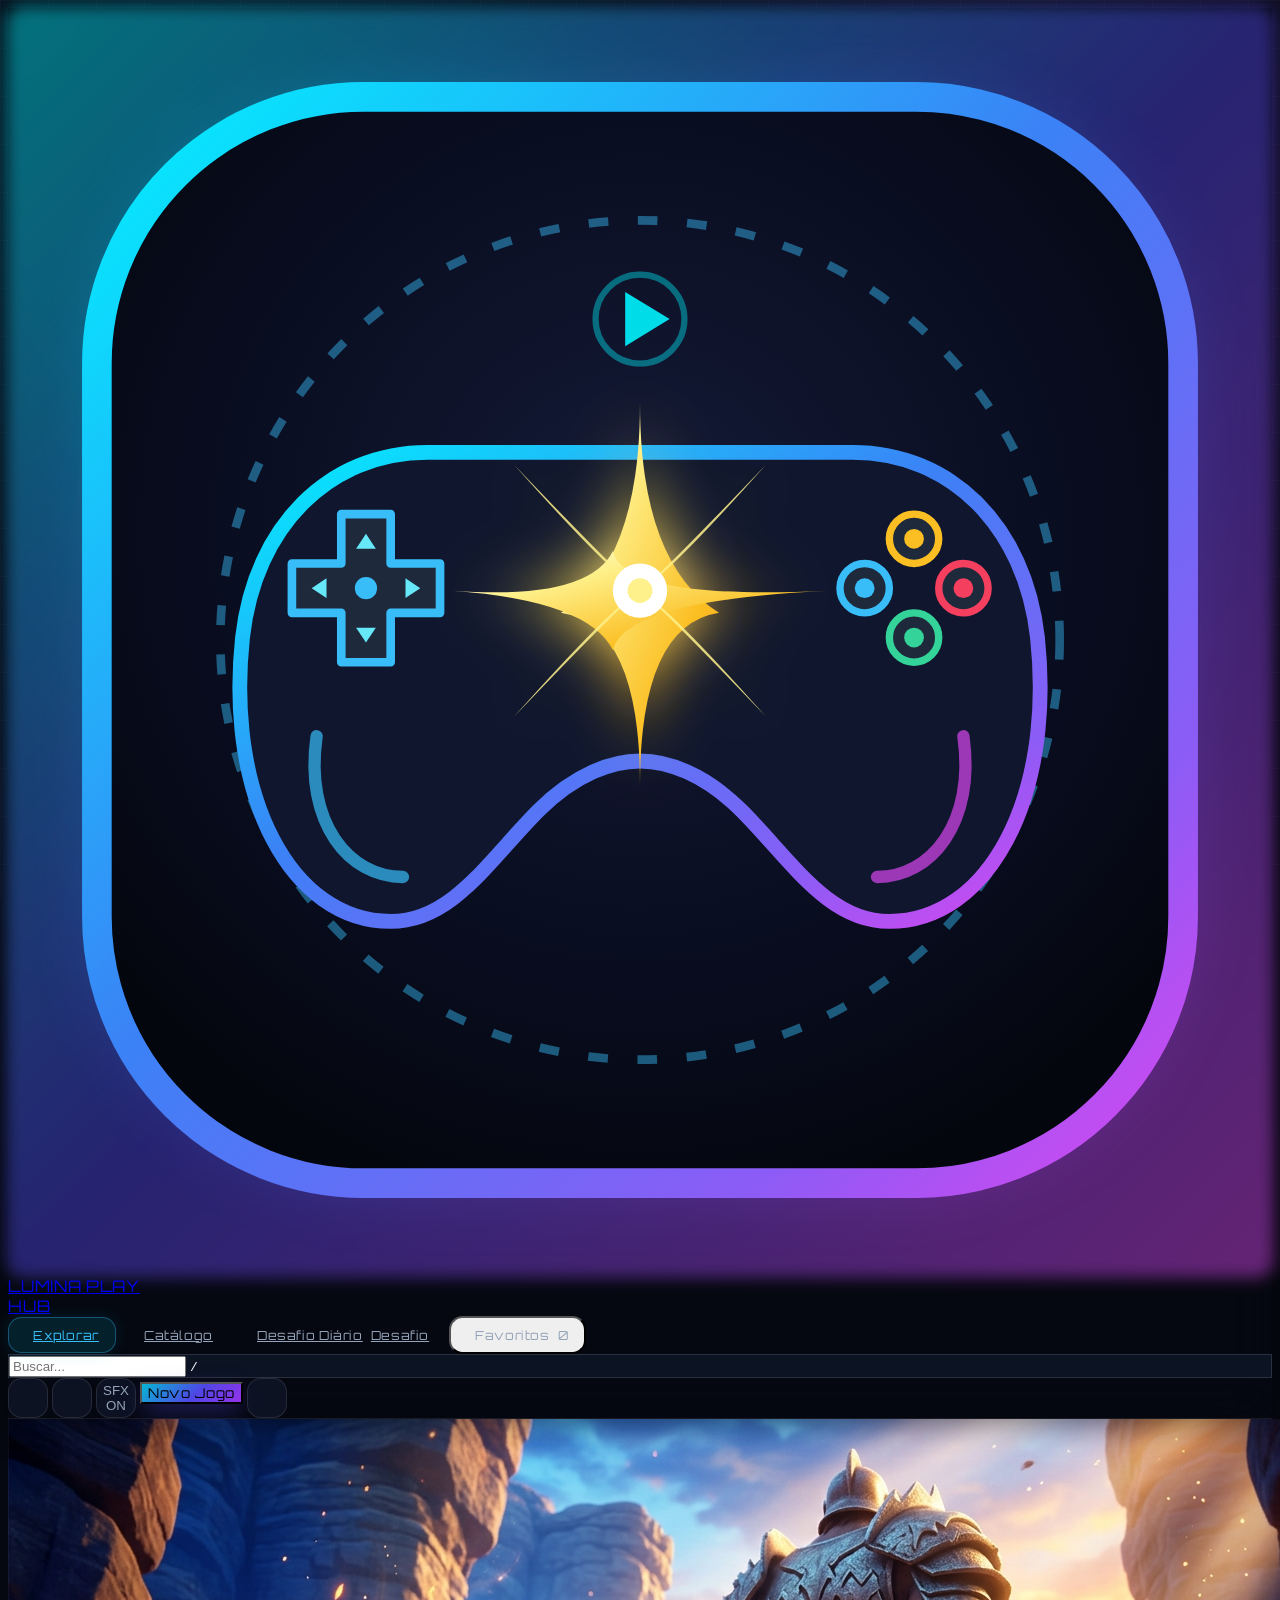
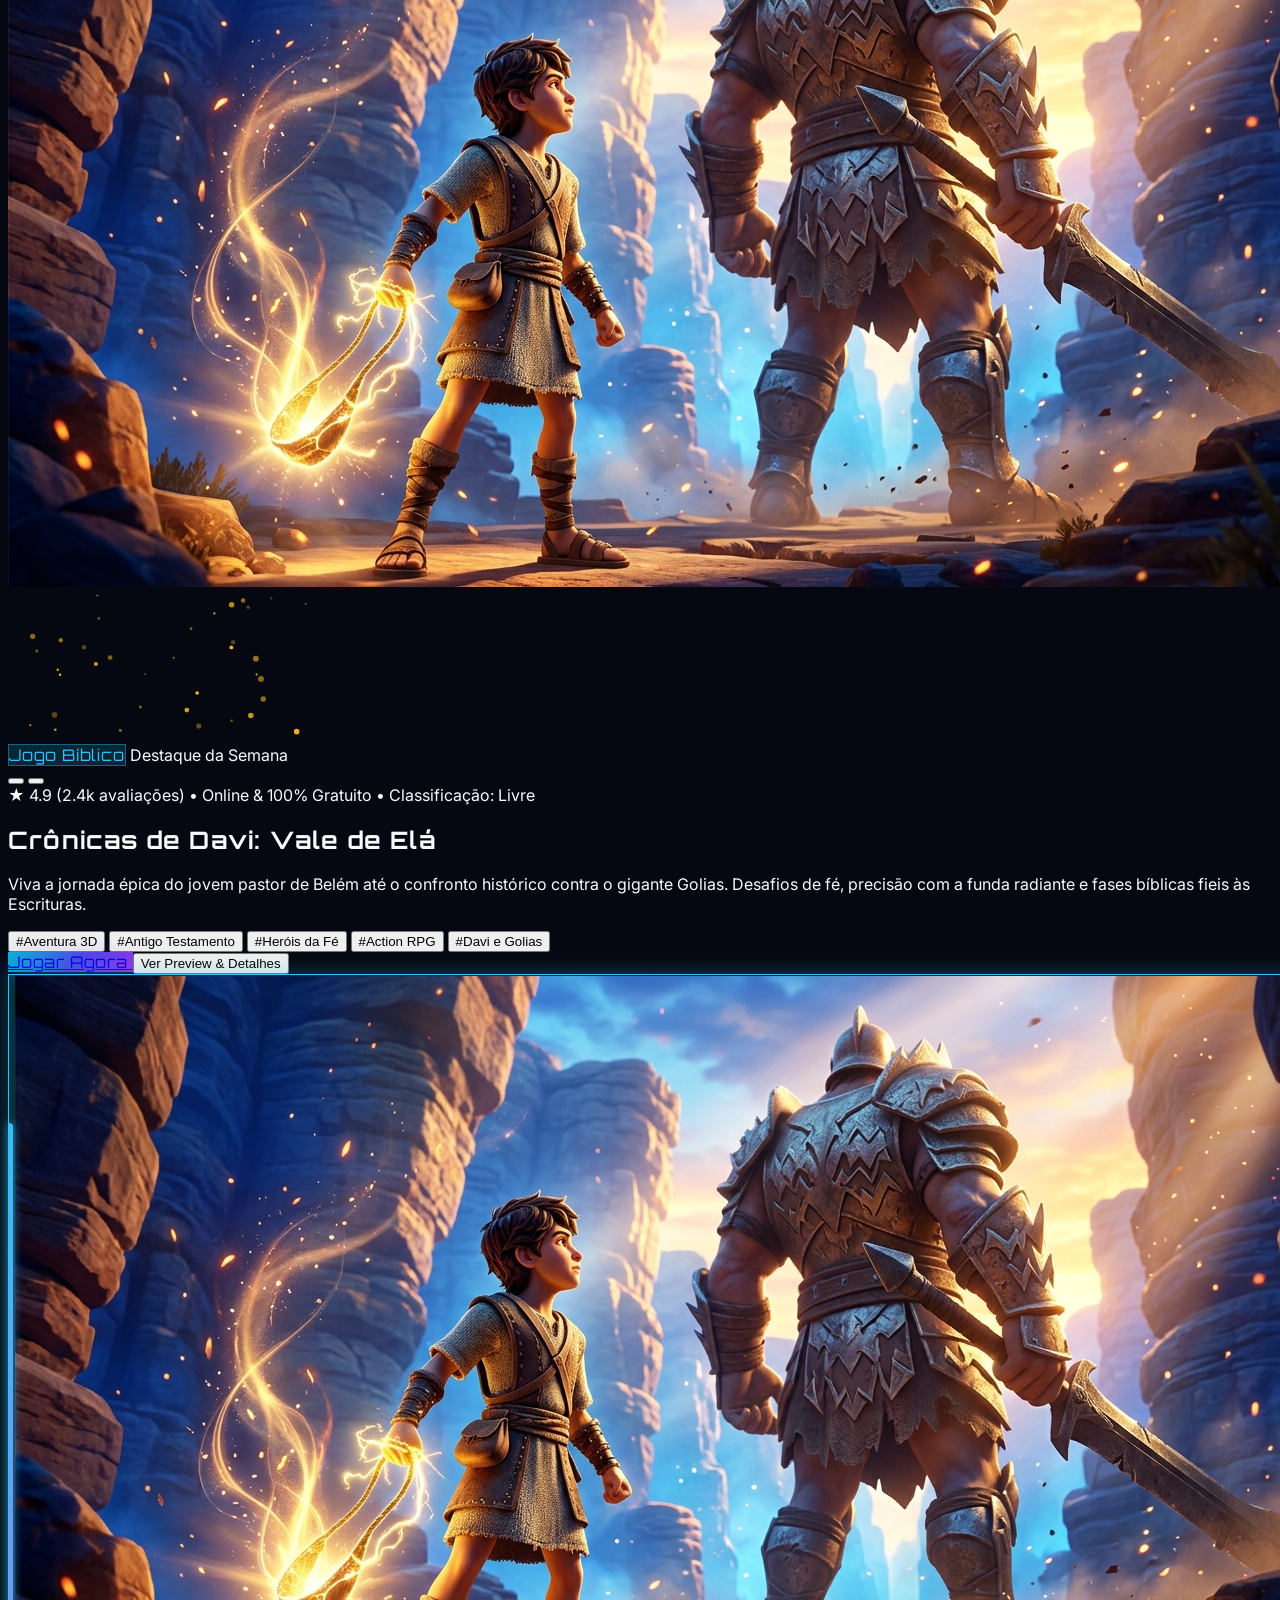
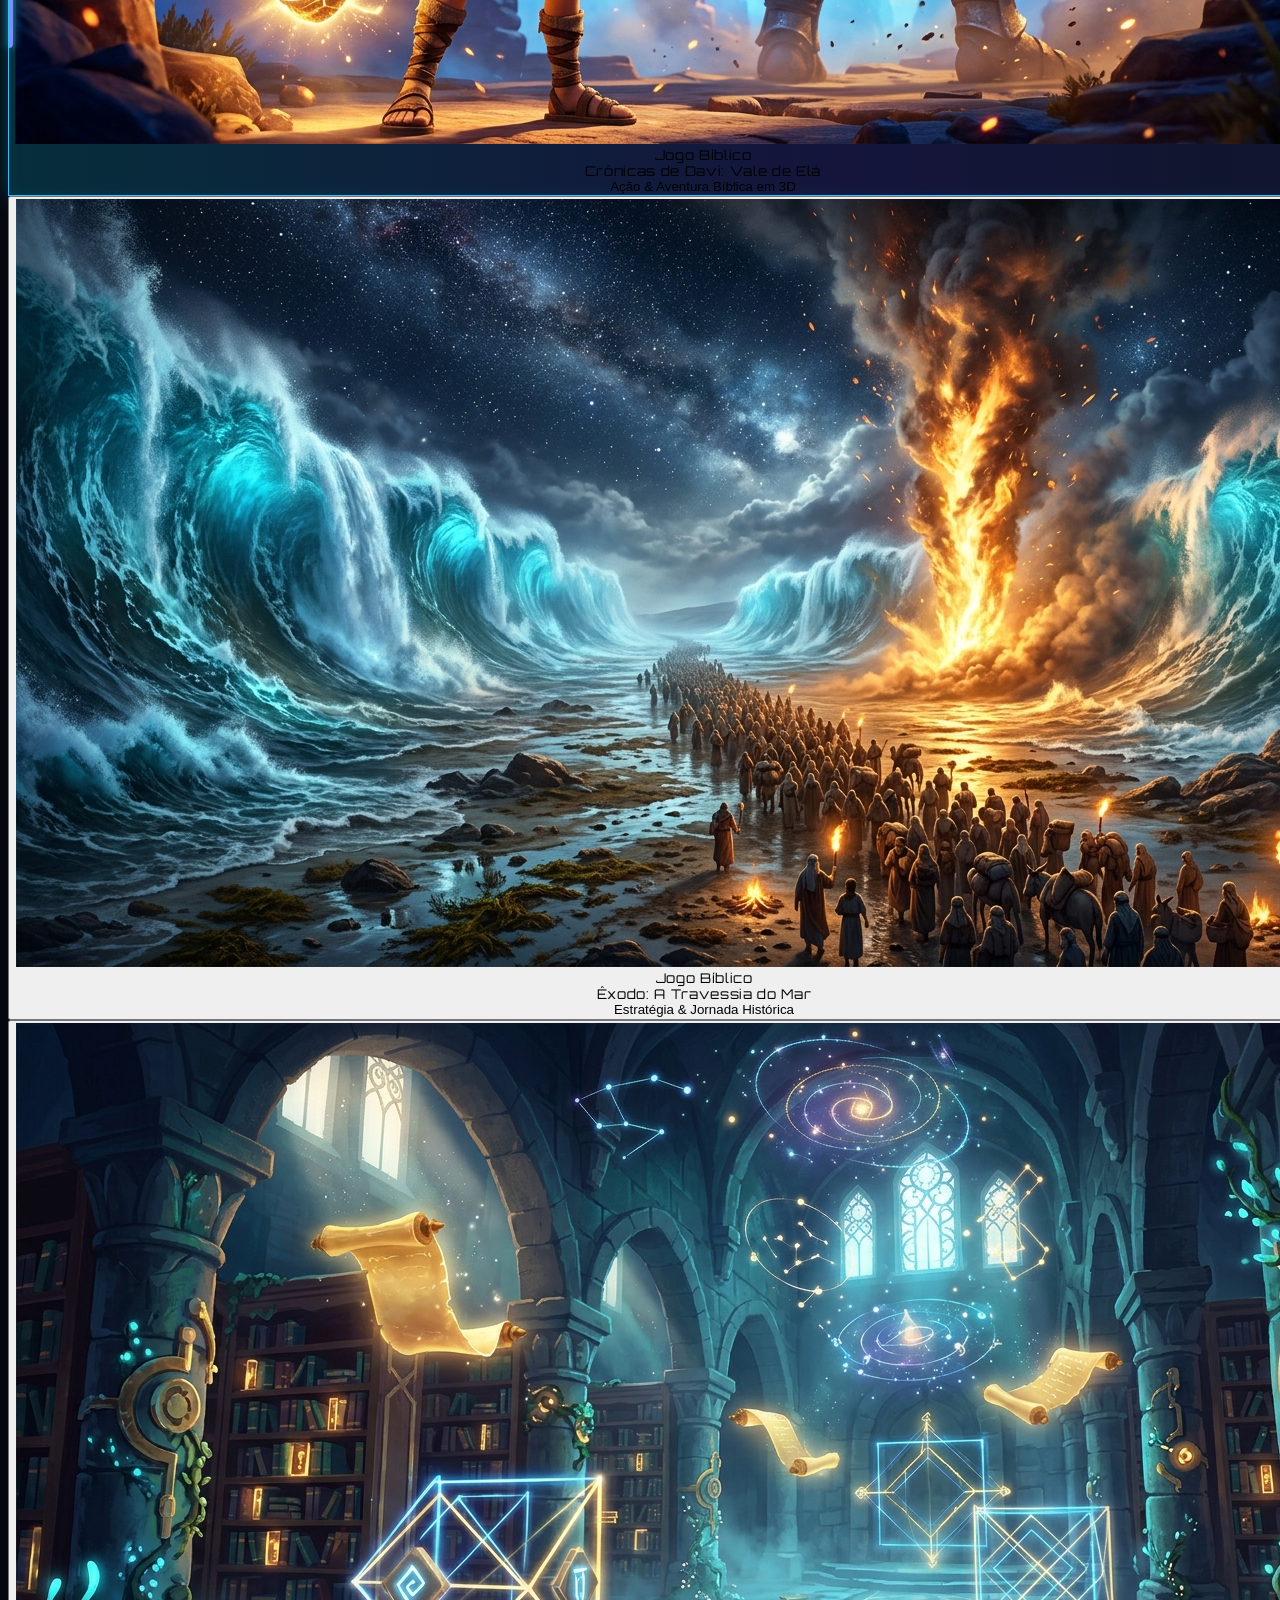
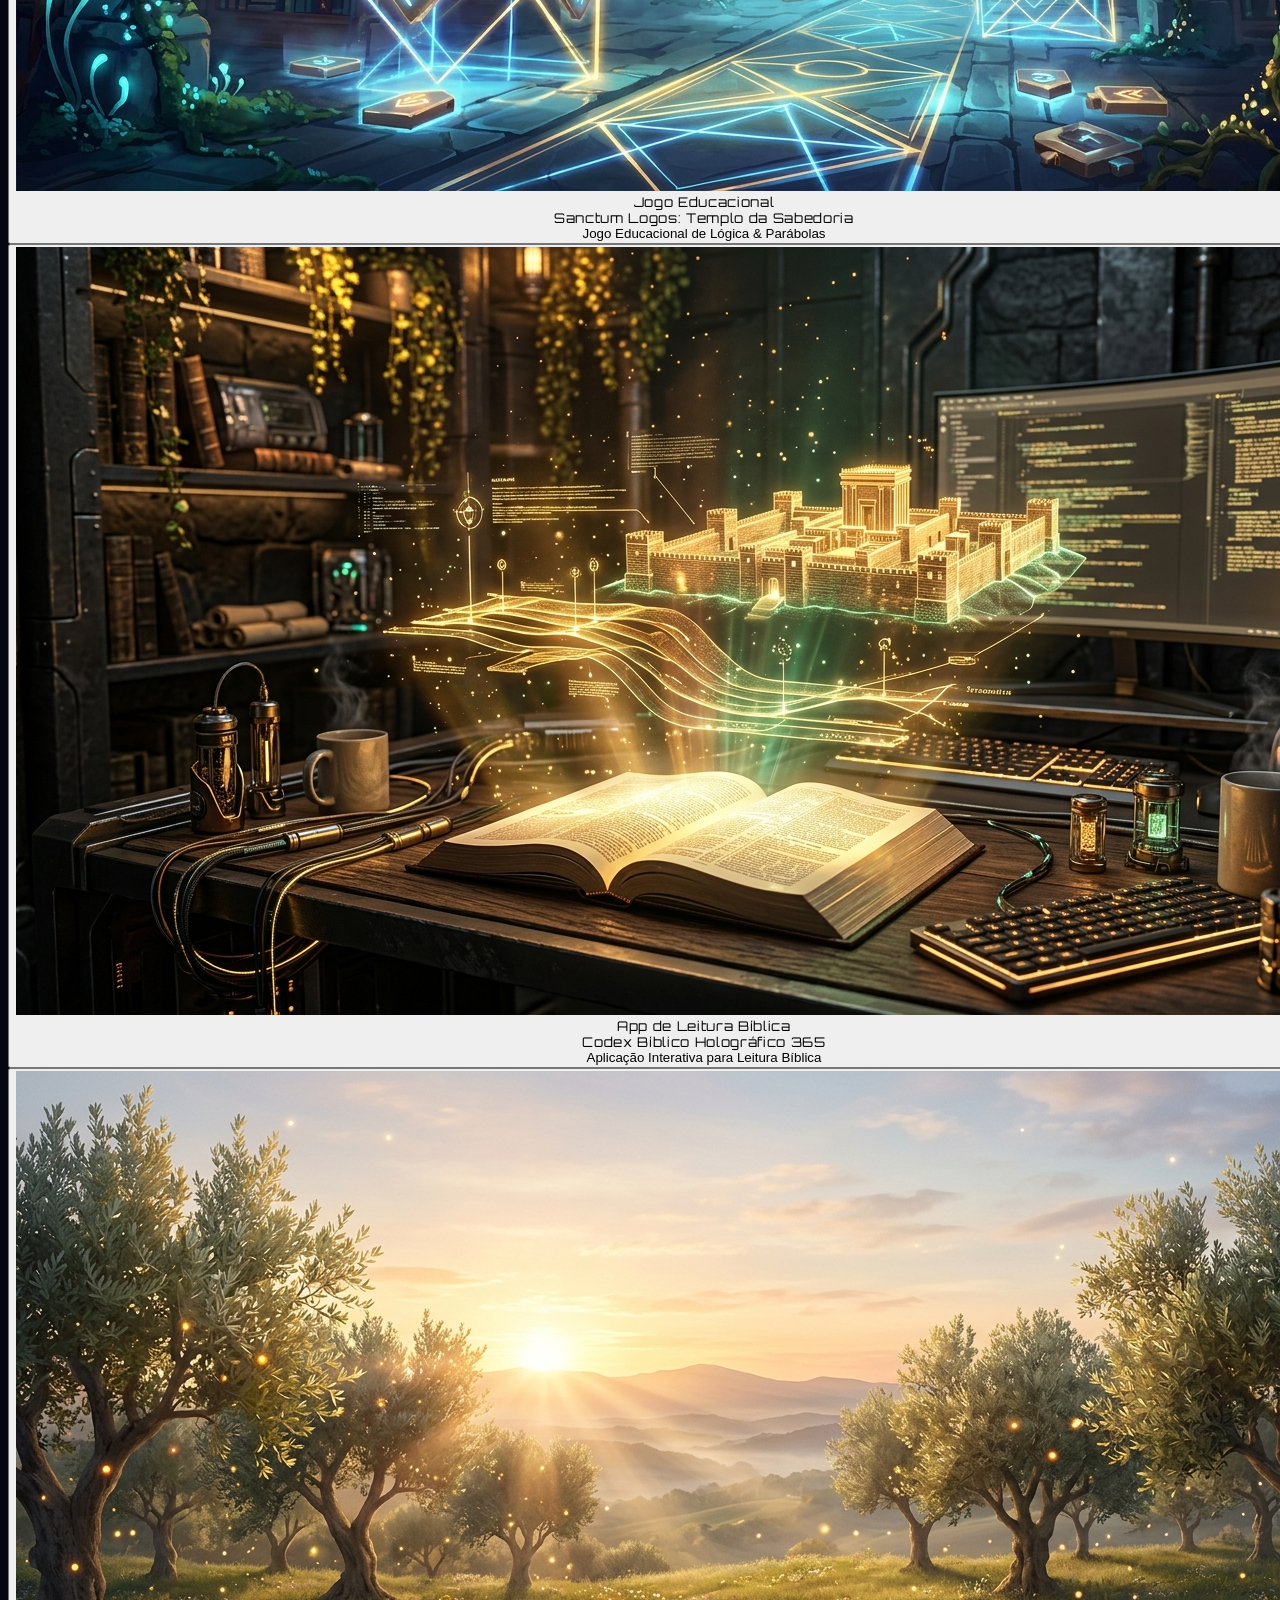
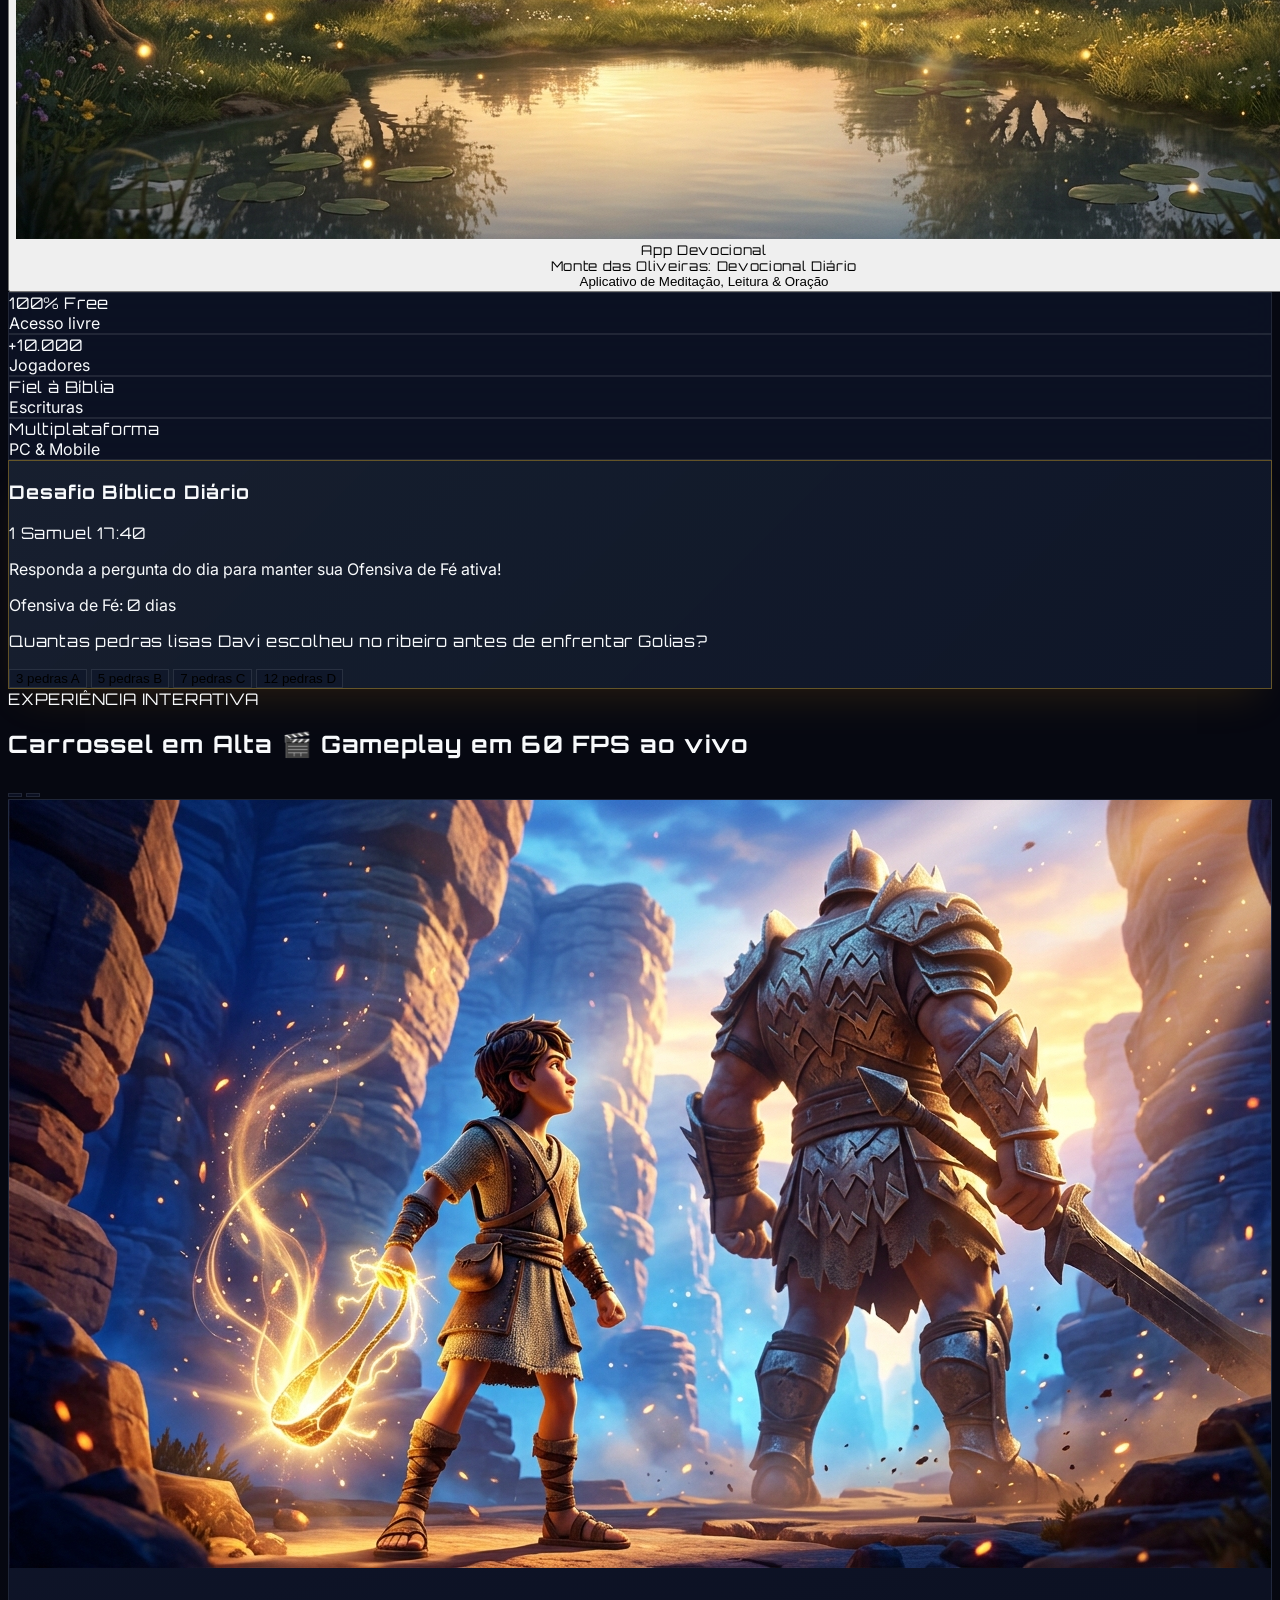
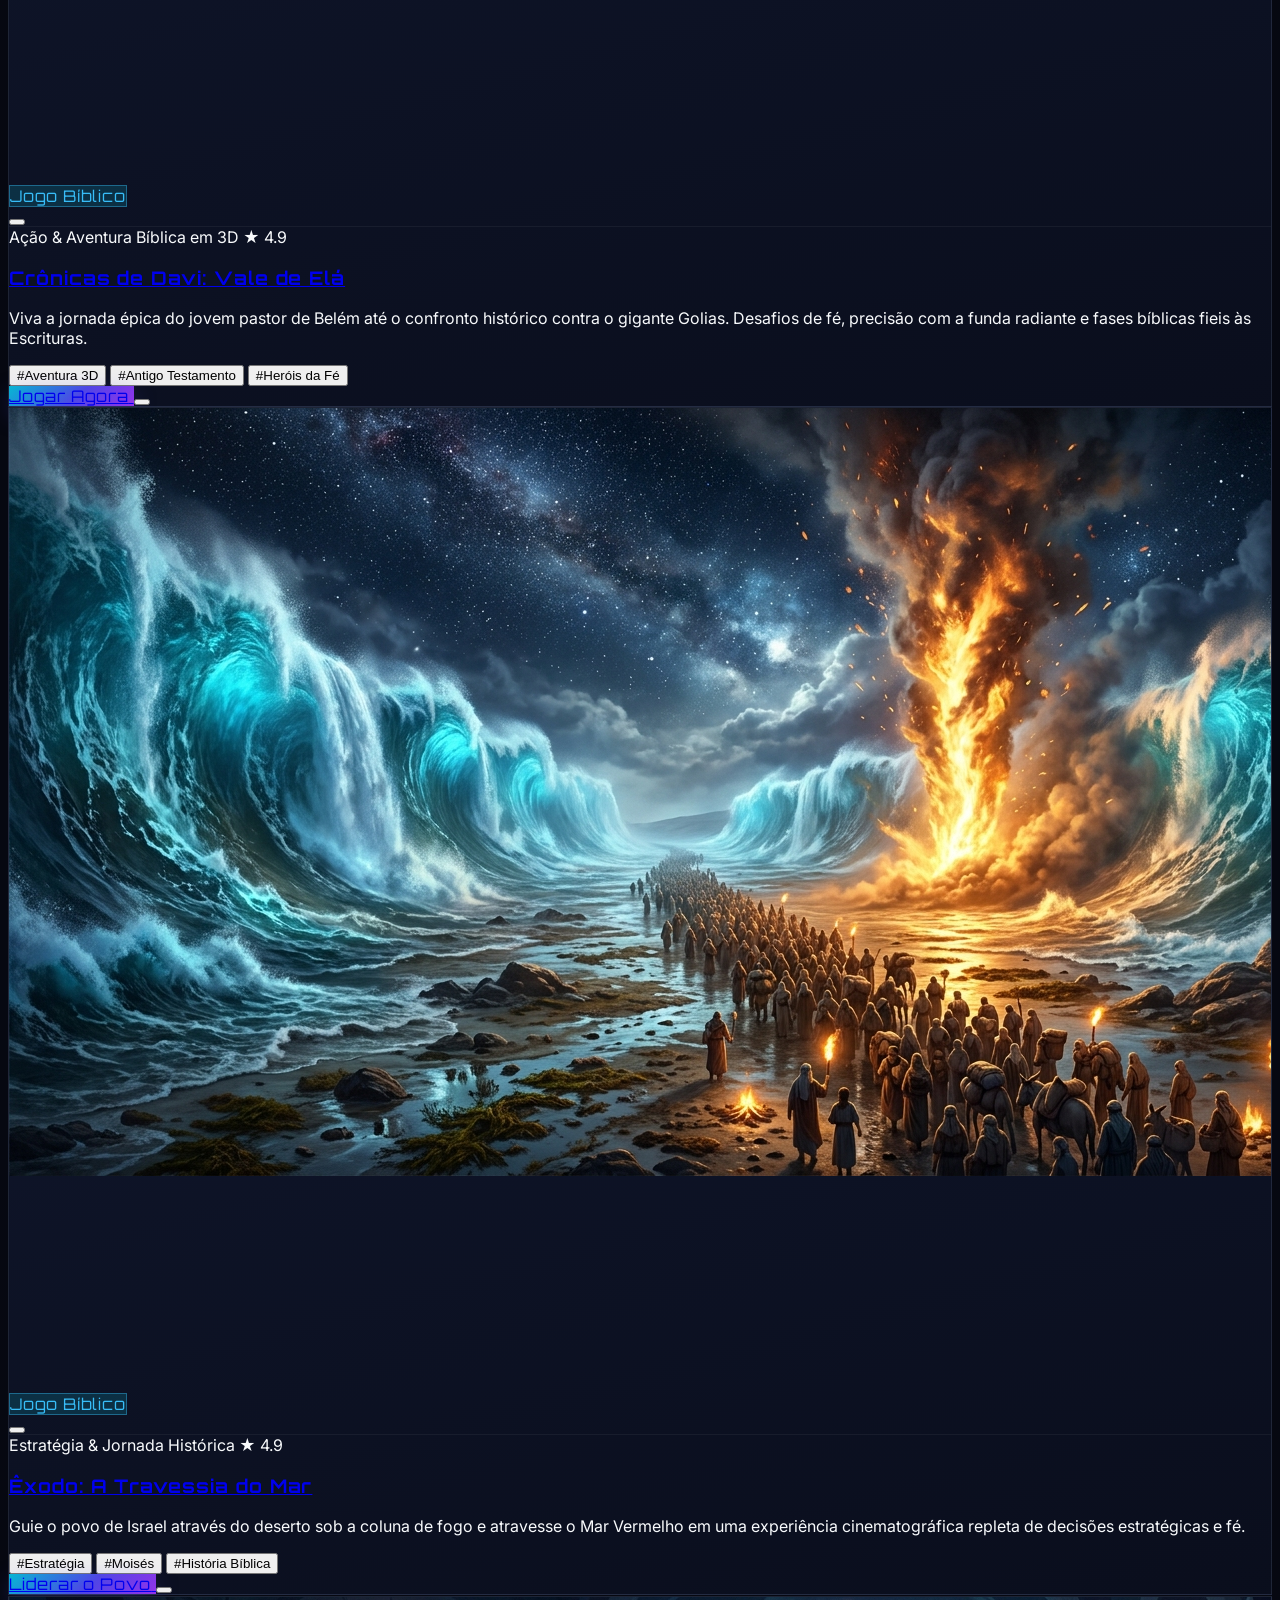
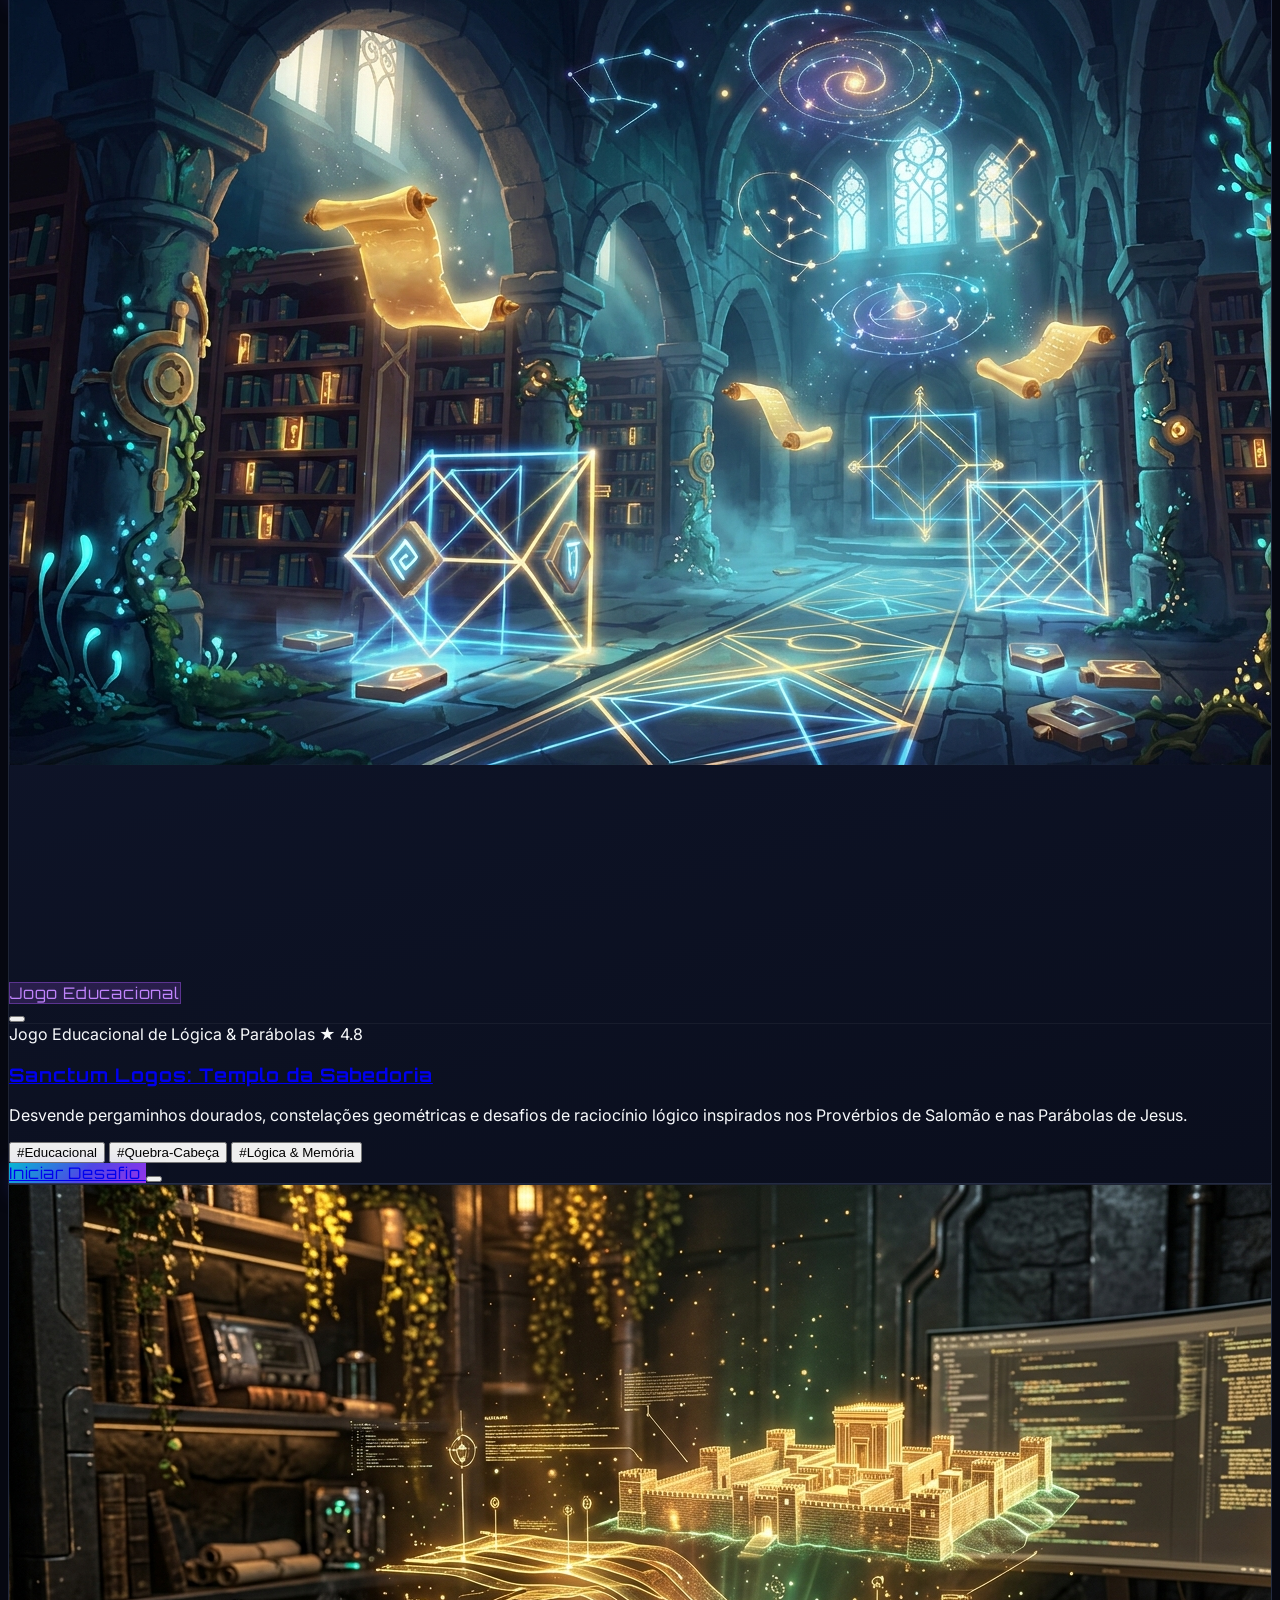
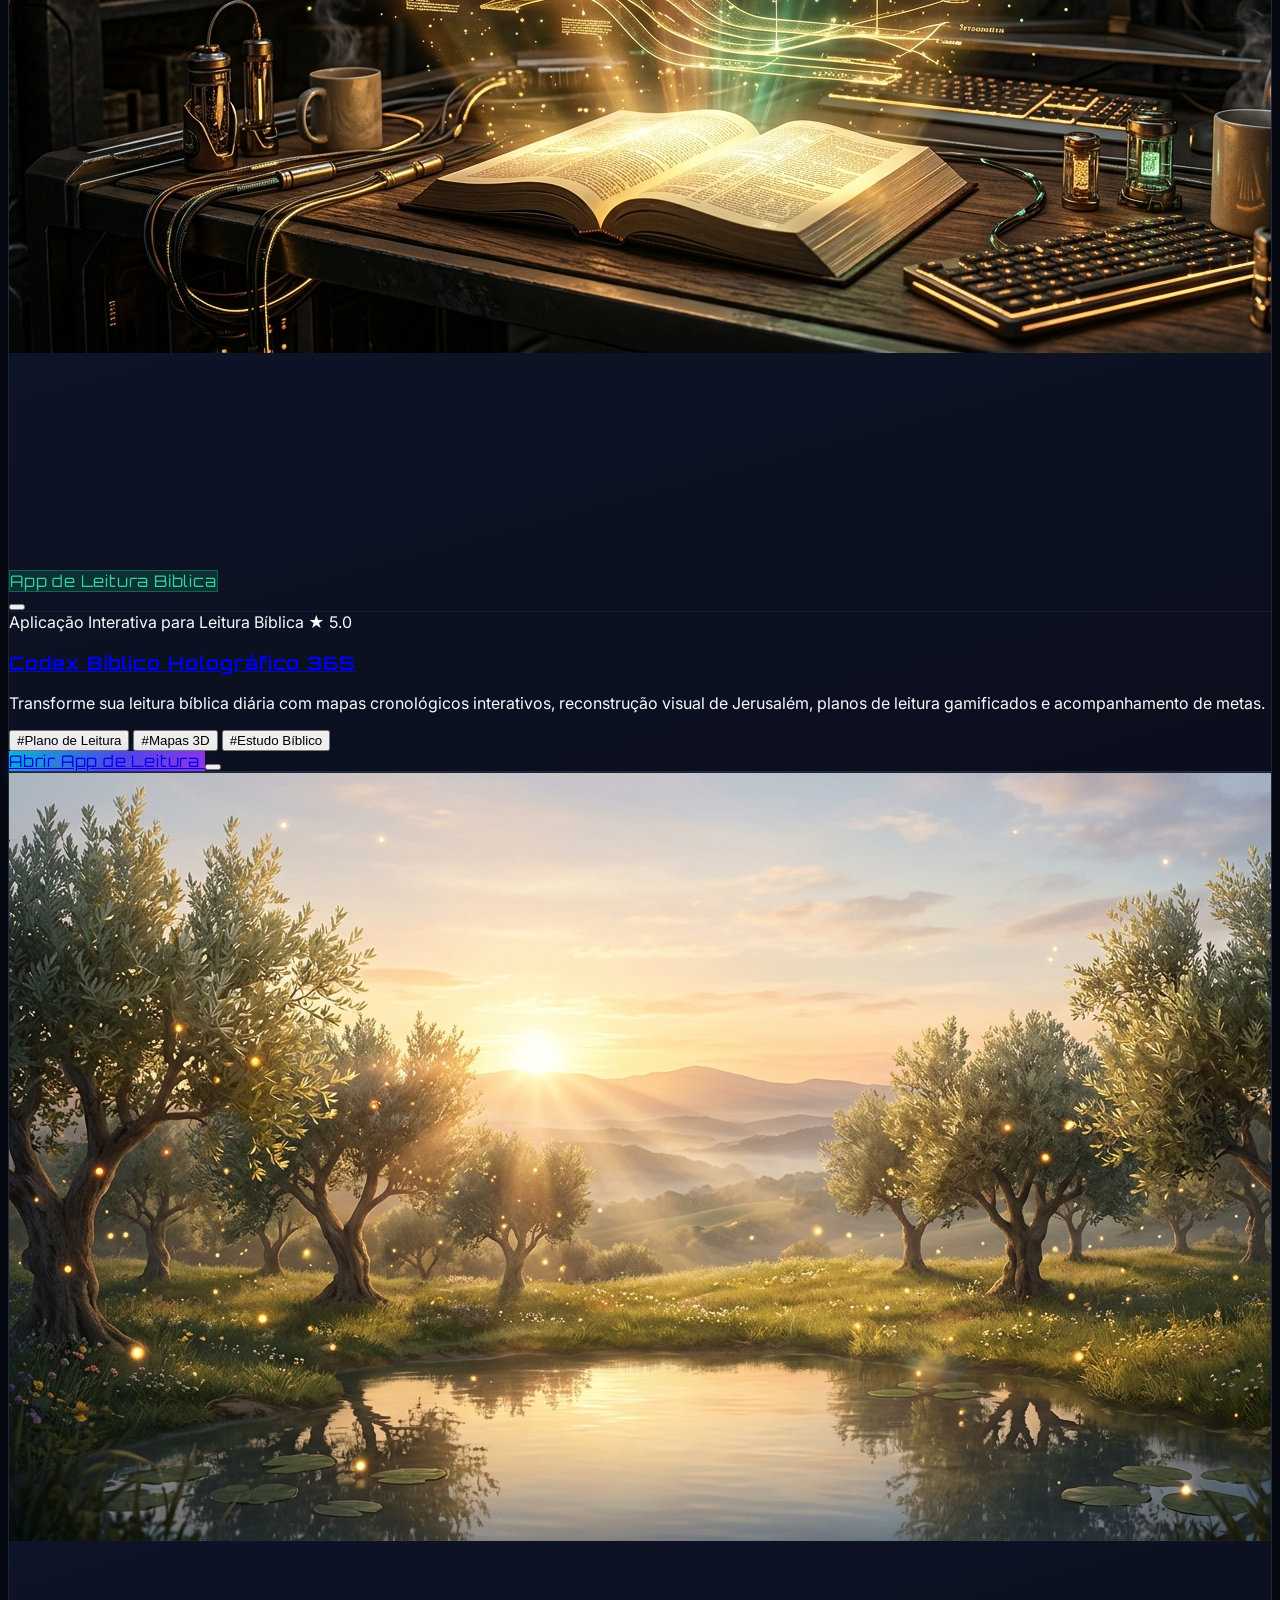
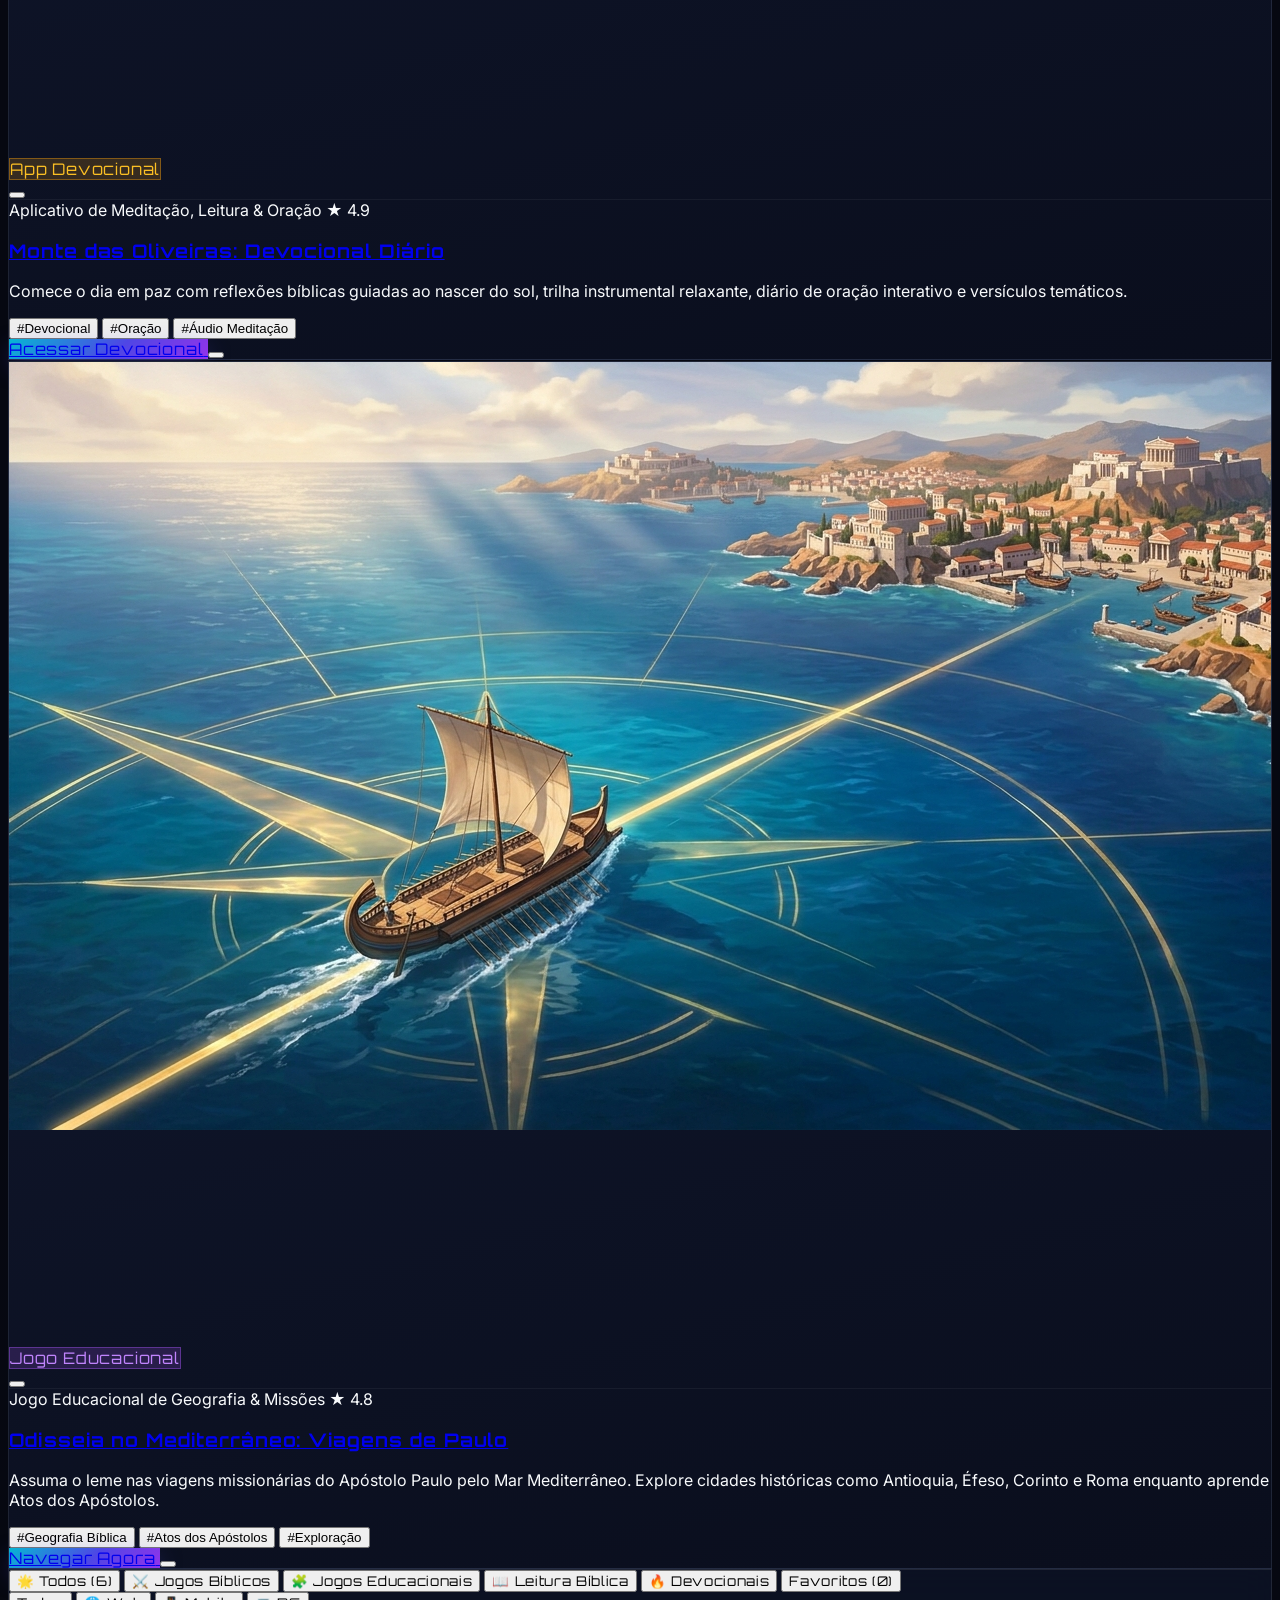
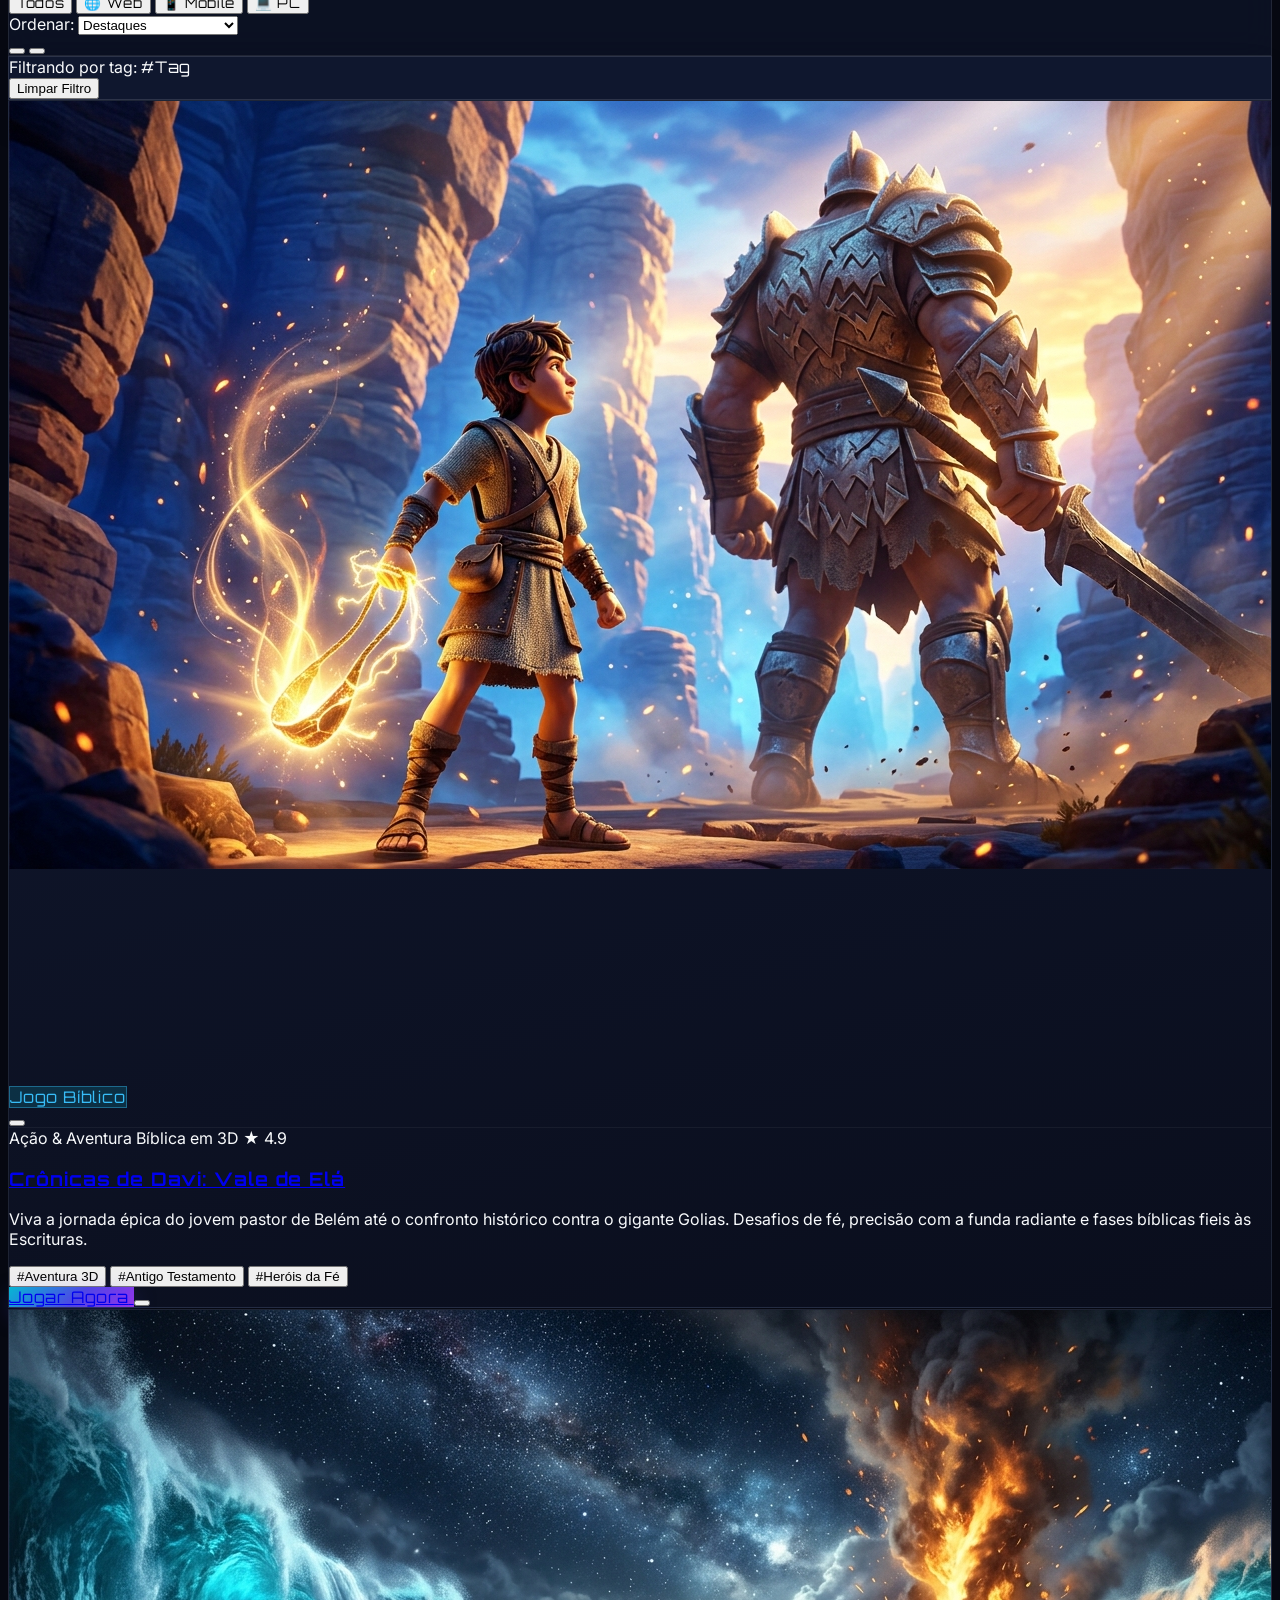
==== home.html @ 4ba0def4 "fix(header): responsividade total para tablets, laptops e telas intermediarias - Transicao dos links" ====
<!DOCTYPE html>
<html lang="pt-BR" class="dark">
<head>
  <meta charset="UTF-8" />
  <meta name="viewport" content="width=device-width, initial-scale=1.0" />
  <title>LUMINA PLAY // Vitrine Gamer de Jogos Bíblicos, Educacionais & Devocionais</title>
  <meta name="description" content="Portal oficial de jogos bíblicos 3D, jogos educacionais, leitura bíblica gamificada e aplicativos devocionais desenvolvidos para toda a família." />
  <meta name="theme-color" content="#060811" />

  <!-- Open Graph / Redes Sociais -->
  <meta property="og:title" content="LUMINA PLAY // Jogos Bíblicos & Apps Devocionais" />
  <meta property="og:description" content="Explore e jogue títulos bíblicos em 3D, aplicativos de leitura gamificada e devocionais diários." />
  <meta property="og:type" content="website" />

  <!-- Favicon & App Icons (Alta Resolução & Vector SVG) -->
  <link rel="icon" type="image/svg+xml" href="assets/icons/lumina-icon.svg" />
  <link rel="alternate icon" href="assets/icons/logo.svg" />
  <link rel="apple-touch-icon" href="assets/icons/lumina-icon.svg" />
  <link rel="mask-icon" href="assets/icons/lumina-icon.svg" color="#00f2fe" />
  <link rel="manifest" href="manifest.json" />

  <!-- Tailwind CSS & Lucide Icons -->
  <script src="https://cdn.tailwindcss.com/3.4.17"></script>
  <script src="https://unpkg.com/lucide@0.460.0/dist/umd/lucide.min.js"></script>

  <!-- Google Fonts: Inter & Orbitron -->
  <link rel="preconnect" href="https://fonts.googleapis.com">
  <link rel="preconnect" href="https://fonts.gstatic.com" crossorigin>
  <link href="https://fonts.googleapis.com/css2?family=Inter:wght@300;400;500;600;700;800&family=Orbitron:wght@600;700;800;900&display=swap" rel="stylesheet">

  <!-- Configuração do Tailwind -->
  <script>
    tailwind.config = {
      darkMode: 'class',
      theme: {
        extend: {
          fontFamily: {
            sans: ['Inter', 'sans-serif'],
            display: ['Orbitron', 'sans-serif']
          },
          colors: {
            brand: {
              cyan: '#00f2fe',
              indigo: '#4f46e5',
              purple: '#9333ea'
            }
          }
        }
      }
    };
  </script>

  <!-- Folha de Estilos Modular Externa -->
  <link rel="stylesheet" href="css/styles.css" />
</head>
<body class="min-h-screen bg-cyber-mesh selection:bg-cyan-400 selection:text-slate-950">

  <!-- ===================================================================== -->
  <!-- BARRA DE NAVEGAÇÃO SUPERIOR (TOP NAVIGATION // 100% RESPONSIVA)       -->
  <!-- ===================================================================== -->
  <header class="sticky top-0 z-40 glass-nav w-full px-3 sm:px-6 lg:px-10">
    <div class="w-full max-w-[1560px] mx-auto h-16 sm:h-20 flex items-center justify-between gap-2 sm:gap-4 lg:gap-6">
      
      <!-- Lado Esquerdo: Identidade Visual & Logo -->
      <a href="#topo" class="flex items-center gap-2 sm:gap-3 group shrink-0 whitespace-nowrap">
        <div class="brand-icon-wrapper w-9 h-9 sm:w-11 sm:h-11 rounded-xl sm:rounded-2xl bg-gradient-to-br from-cyan-400 via-indigo-500 to-purple-600 p-[2px] shadow-lg shadow-cyan-500/25 transition">
          <div class="w-full h-full bg-slate-950 rounded-[10px] sm:rounded-[14px] flex items-center justify-center p-1 sm:p-1.5 overflow-hidden">
            <img src="assets/icons/lumina-icon.svg" alt="Lumina Play Logo" class="w-full h-full object-contain" />
          </div>
        </div>
        <div class="flex items-center gap-1.5 sm:gap-2">
          <div class="flex items-baseline">
            <span class="font-gamer text-base sm:text-xl font-black tracking-wider text-white">LUMINA</span>
            <span class="font-gamer text-base sm:text-xl font-black tracking-wider bg-gradient-to-r from-cyan-400 to-indigo-400 bg-clip-text text-transparent ml-1">PLAY</span>
          </div>
          <span class="text-[9px] font-gamer uppercase tracking-widest px-2 py-0.5 rounded-full bg-cyan-500/15 text-cyan-300 border border-cyan-400/30 font-bold hidden 2xl:inline-block">
            HUB
          </span>
        </div>
      </a>

      <!-- Centro: Links de Navegação (exibição apenas a partir de lg: 1024px para evitar quebras em tablets) -->
      <nav class="hidden lg:flex items-center gap-1.5 xl:gap-3 shrink-0" aria-label="Navegação Principal">
        <a href="#topo" class="header-nav-link is-active">
          <i data-lucide="Compass" class="w-4 h-4 text-cyan-400 shrink-0"></i>
          <span>Explorar</span>
        </a>
        <a href="#catalogoCompleto" class="header-nav-link">
          <i data-lucide="Gamepad2" class="w-4 h-4 shrink-0"></i>
          <span>Catálogo</span>
        </a>
        <a href="#desafioDiarioSection" class="header-nav-link">
          <i data-lucide="Flame" class="w-4 h-4 text-amber-400 shrink-0"></i>
          <span class="hidden xl:inline">Desafio Diário</span>
          <span class="xl:hidden">Desafio</span>
        </a>
        <button type="button" data-nav-cat="favoritos" class="header-nav-link nav-cat-btn text-rose-300 hover:text-white">
          <i data-lucide="Heart" class="w-4 h-4 fill-rose-500 text-rose-500 shrink-0"></i>
          <span>Favoritos</span>
          <span id="headerCountFavorites" class="px-1.5 py-0.5 rounded-full bg-rose-500/20 text-rose-300 text-[10px] font-bold border border-rose-500/30">0</span>
        </button>
      </nav>

      <!-- Lado Direito: Busca, SFX, Instalação PWA, Botão Novo Jogo & Menu Mobile/Tablet -->
      <div class="flex items-center gap-1.5 sm:gap-2 lg:gap-3 shrink-0">
        
        <!-- Barra de Busca Desktop / Tablet (a partir de sm: 640px com largura flexível) -->
        <div class="hidden sm:flex relative w-36 md:w-44 lg:w-40 xl:w-56 focus-within:w-48 xl:focus-within:w-64 search-box-sleek rounded-xl sm:rounded-2xl items-center transition-all duration-300">
          <i data-lucide="Search" class="w-3.5 h-3.5 text-slate-400 absolute left-3 pointer-events-none"></i>
          <input
            id="globalSearchInput"
            type="text"
            placeholder="Buscar..."
            class="w-full pl-8 pr-7 py-1.5 sm:py-2 rounded-xl sm:rounded-2xl bg-transparent text-xs text-white placeholder-slate-400 focus:outline-none"
          />
          <kbd class="hidden md:inline-block absolute right-2.5 text-[9px] font-mono text-slate-500 bg-slate-900 border border-slate-700/60 px-1 py-0.5 rounded pointer-events-none">
            /
          </kbd>
        </div>

        <!-- Botão Toggle de Busca no Mobile (< 640px) -->
        <button
          id="btnToggleMobileSearch"
          type="button"
          class="sm:hidden header-icon-btn"
          title="Buscar Jogos"
          aria-label="Buscar Jogos"
        >
          <i data-lucide="Search" class="w-4 h-4 text-cyan-400"></i>
        </button>

        <!-- Botão Instalar App (PWA) -->
        <button
          id="btnPwaInstall"
          type="button"
          class="hidden header-icon-btn"
          title="Instalar Lumina Play como Aplicativo"
          aria-label="Instalar App"
        >
          <i data-lucide="Download" class="w-4 h-4 text-cyan-400"></i>
        </button>

        <!-- Toggle de Sons SFX -->
        <button
          id="btnSoundToggle"
          type="button"
          class="header-icon-btn"
          title="Ativar/Desativar Efeitos Sonoros"
          aria-label="Ativar ou Desativar Som"
        >
          <i id="soundIcon" data-lucide="Volume2" class="w-4 h-4 text-cyan-400"></i>
          <span id="soundStatusText" class="sr-only">SFX ON</span>
        </button>

        <!-- Botão Adicionar Jogo / Gerador -->
        <button
          id="btnOpenAddGame"
          type="button"
          class="btn-launch px-2.5 py-2 sm:px-3.5 sm:py-2.5 rounded-xl sm:rounded-2xl text-xs font-gamer font-bold text-white uppercase tracking-wider flex items-center gap-1.5 shrink-0 shadow-lg whitespace-nowrap"
          title="Adicionar Jogo ou Gerar Código"
        >
          <i data-lucide="Plus" class="w-4 h-4"></i>
          <span class="hidden sm:inline">Novo Jogo</span>
        </button>

        <!-- Botão Menu Dropdown para Tablets e Celulares (< 1024px) -->
        <button
          id="btnHeaderMenuToggle"
          type="button"
          class="lg:hidden header-icon-btn"
          title="Abrir Menu de Navegação"
          aria-label="Abrir Menu de Navegação"
        >
          <i id="headerMenuIcon" data-lucide="Menu" class="w-4 h-4 text-slate-300"></i>
        </button>

      </div>

    </div>

    <!-- Barra de Busca Expansível Exclusiva para Celulares (< 640px) -->
    <div id="mobileSearchBar" class="sm:hidden">
      <div class="relative w-full pb-3 pt-1">
        <i data-lucide="Search" class="w-4 h-4 text-slate-400 absolute left-3.5 top-1/2 -translate-y-1/2 -mt-1 pointer-events-none"></i>
        <input
          id="mobileSearchInput"
          type="text"
          placeholder="Buscar jogos, temas, livros..."
          class="w-full pl-10 pr-4 py-2 rounded-xl bg-slate-900 border border-cyan-400/40 text-xs text-white placeholder-slate-400 focus:outline-none"
        />
      </div>
    </div>

    <!-- Menu Dropdown para Tablets e Telas Menores (< 1024px) -->
    <div id="headerMobileDropdown" class="lg:hidden header-mobile-dropdown">
      <div class="px-2 pt-2 pb-4 space-y-1.5 border-t border-white/10 mt-1">
        <a href="#topo" class="mobile-dropdown-link is-active">
          <i data-lucide="Compass" class="w-4 h-4 text-cyan-400 shrink-0"></i>
          <span>Explorar Destaques</span>
        </a>
        <a href="#catalogoCompleto" class="mobile-dropdown-link">
          <i data-lucide="Gamepad2" class="w-4 h-4 text-purple-400 shrink-0"></i>
          <span>Catálogo de Jogos & Apps</span>
        </a>
        <a href="#desafioDiarioSection" class="mobile-dropdown-link">
          <i data-lucide="Flame" class="w-4 h-4 text-amber-400 shrink-0"></i>
          <span>Desafio Bíblico Diário</span>
        </a>
        <button type="button" data-nav-cat="favoritos" class="mobile-dropdown-link w-full text-left justify-between">
          <div class="flex items-center gap-2.5">
            <i data-lucide="Heart" class="w-4 h-4 fill-rose-500 text-rose-500 shrink-0"></i>
            <span>Meus Favoritos</span>
          </div>
          <span id="dropdownCountFavorites" class="px-2 py-0.5 rounded-full bg-rose-500/20 text-rose-300 text-[10px] font-bold border border-rose-500/30">0</span>
        </button>
      </div>
    </div>
  </header>

  <!-- ===================================================================== -->
  <!-- CONTEÚDO PRINCIPAL DA VITRINE                                         -->
  <!-- ===================================================================== -->
  <main id="topo" class="max-w-7xl mx-auto px-4 sm:px-6 lg:px-10 py-6 sm:py-8 space-y-12">

    <!-- 1. HERO SPOTLIGHT CAROUSEL (ESTILO EPIC STORE / PLAYSTATION STORE) -->
    <section aria-label="Carrossel de Destaques Principais" class="grid grid-cols-1 lg:grid-cols-12 gap-4 items-stretch">
      
      <!-- Palco Principal do Slide Ativo (9 Colunas no Desktop) -->
      <div id="heroMainStage" class="lg:col-span-9 relative rounded-3xl overflow-hidden border border-white/10 shadow-2xl min-h-[400px] sm:min-h-[480px] flex flex-col justify-end group bg-slate-950">
        <!-- Imagem de Capa em Alta Resolução -->
        <img
          id="heroBannerImg"
          src="assets/images/cronicas-de-davi.jpg"
          alt="Capa do Jogo em Destaque"
          class="absolute inset-0 w-full h-full object-cover object-center transition-all duration-700 scale-105 group-hover:scale-100"
        />

        <!-- Canvas de Partículas Celestiais Luminosas -->
        <canvas id="heroAmbientCanvas" class="absolute inset-0 w-full h-full pointer-events-none opacity-75"></canvas>

        <!-- Degradês Cinematográficos de Iluminação -->
        <div class="absolute inset-0 bg-gradient-to-t from-[#060811] via-[#060811]/70 to-transparent"></div>
        <div class="absolute inset-0 bg-gradient-to-r from-[#060811]/95 via-[#060811]/50 to-transparent"></div>

        <!-- Badges Flutuantes do Topo -->
        <div class="absolute top-3 left-3 right-3 sm:top-5 sm:left-5 sm:right-5 flex items-center justify-between gap-2 z-10">
          <div class="flex items-center gap-1.5 sm:gap-2">
            <span id="heroCategoryPill" class="px-2.5 py-0.5 sm:px-3 sm:py-1 rounded-full text-[10px] sm:text-xs font-gamer uppercase tracking-wider badge-biblico backdrop-blur-md whitespace-nowrap">
              JOGO BÍBLICO DE AÇÃO
            </span>
            <span class="hidden sm:inline-flex px-3 py-1 rounded-full text-xs font-semibold bg-amber-500/20 text-amber-300 border border-amber-400/40 backdrop-blur-md items-center gap-1.5 badge-special whitespace-nowrap">
              <i data-lucide="Flame" class="w-3.5 h-3.5"></i>
              <span id="heroSpecialBadge">Destaque da Semana</span>
            </span>
          </div>

          <!-- Controles de Setas Anterior / Próximo -->
          <div class="flex items-center gap-1.5 sm:gap-2">
            <button id="btnHeroPrev" type="button" class="w-8 h-8 sm:w-9 sm:h-9 rounded-xl bg-slate-950/75 hover:bg-cyan-500 hover:text-slate-950 text-white border border-white/15 backdrop-blur-md flex items-center justify-center transition" title="Slide Anterior (Seta Esquerda)">
              <i data-lucide="ChevronLeft" class="w-4 h-4 sm:w-5 sm:h-5"></i>
            </button>
            <button id="btnHeroNext" type="button" class="w-8 h-8 sm:w-9 sm:h-9 rounded-xl bg-slate-950/75 hover:bg-cyan-500 hover:text-slate-950 text-white border border-white/15 backdrop-blur-md flex items-center justify-center transition" title="Próximo Slide (Seta Direita)">
              <i data-lucide="ChevronRight" class="w-4 h-4 sm:w-5 sm:h-5"></i>
            </button>
          </div>
        </div>

        <!-- Textos e Ações Principais do Slide -->
        <div class="relative z-10 p-4 sm:p-8 lg:p-10 max-w-2xl space-y-3 sm:space-y-4">
          <div class="flex flex-wrap items-center gap-2 sm:gap-3 text-xs text-slate-300">
            <span id="heroRating" class="flex items-center gap-1 text-amber-400 font-bold text-xs">
              ★ 4.9 (2.4k avaliações)
            </span>
            <span class="hidden sm:inline">•</span>
            <span class="text-cyan-300 font-medium hidden sm:inline">Online & 100% Gratuito</span>
            <span>•</span>
            <span id="heroAge" class="px-2 py-0.5 rounded bg-emerald-500/20 text-emerald-300 border border-emerald-500/30 text-[10px] sm:text-[11px] font-bold">Livre</span>
          </div>

          <h1 id="heroTitle" class="font-gamer text-xl sm:text-3xl lg:text-5xl font-black text-white tracking-tight leading-tight sm:leading-none">
            CRÔNICAS DE DAVI: VALE DE ELÁ
          </h1>

          <p id="heroDescription" class="text-slate-200 text-xs sm:text-sm lg:text-base leading-relaxed line-clamp-2 sm:line-clamp-3">
            Viva a jornada épica do jovem pastor de Belém até o confronto histórico contra Golias. Desafios de fé, mira estratégica com a funda radiante e trilha sonora imersiva.
          </p>

          <!-- Tags Rápidas -->
          <div id="heroTags" class="flex flex-wrap gap-1.5 sm:gap-2 pt-1"></div>

          <!-- Botões de Ação do Hero -->
          <div class="pt-2 sm:pt-3 flex flex-col sm:flex-row items-stretch sm:items-center gap-2.5 sm:gap-3">
            <a
              id="heroLaunchLink"
              href="https://www.bible.com/pt"
              target="_blank"
              rel="noopener noreferrer"
              class="btn-launch px-6 py-3 rounded-xl sm:rounded-2xl font-gamer font-bold text-xs sm:text-sm text-white uppercase tracking-wider flex items-center justify-center gap-2.5"
            >
              <i data-lucide="Play" class="w-4 h-4 fill-white"></i>
              <span id="heroLaunchBtnText">Jogar Agora</span>
              <i data-lucide="ExternalLink" class="w-4 h-4 opacity-80"></i>
            </a>

            <button
              id="btnHeroTrailer"
              type="button"
              class="px-5 py-3 rounded-xl sm:rounded-2xl bg-slate-900/85 hover:bg-slate-800 text-white border border-white/15 backdrop-blur-md font-semibold text-xs sm:text-sm flex items-center justify-center gap-2 transition"
            >
              <i data-lucide="Film" class="w-4 h-4 text-cyan-400"></i>
              <span>Ver Preview & Detalhes</span>
            </button>
          </div>
        </div>

        <!-- Barra de Progresso do Auto-Play -->
        <div class="w-full h-1 bg-slate-800/80 relative z-10">
          <div id="heroTimerBar" class="h-full bg-gradient-to-r from-cyan-400 via-indigo-500 to-purple-500 hero-progress-bar" style="width: 0%"></div>
        </div>
      </div>

      <!-- Coluna Direita: Seletor Vertical de Miniaturas (3 Colunas no Desktop) -->
      <div id="heroThumbsList" class="lg:col-span-3 flex lg:flex-col gap-2.5 overflow-x-auto no-scrollbar p-1">
        <!-- Renderizado dinamicamente via JS a partir de CATALOGO_JOGOS_E_APPS -->
      </div>

    </section>

    <!-- BANNER DE DESTAQUES & MÉTRICAS (SOCIAL PROOF) -->
    <section class="grid grid-cols-2 md:grid-cols-4 gap-3 sm:gap-4">
      <div class="glass-surface rounded-2xl p-3.5 sm:p-5 flex items-center gap-2.5 sm:gap-3.5 border-l-4 border-l-cyan-400">
        <div class="p-2 sm:p-2.5 rounded-xl bg-cyan-400/10 text-cyan-400 shrink-0">
          <i data-lucide="Gamepad2" class="w-5 h-5 sm:w-6 sm:h-6"></i>
        </div>
        <div class="min-w-0">
          <div class="font-gamer font-bold text-sm sm:text-lg text-white truncate">100% Free</div>
          <div class="text-[10px] sm:text-xs text-slate-400 truncate">Acesso livre</div>
        </div>
      </div>

      <div class="glass-surface rounded-2xl p-3.5 sm:p-5 flex items-center gap-2.5 sm:gap-3.5 border-l-4 border-l-purple-400">
        <div class="p-2 sm:p-2.5 rounded-xl bg-purple-400/10 text-purple-400 shrink-0">
          <i data-lucide="Users" class="w-5 h-5 sm:w-6 sm:h-6"></i>
        </div>
        <div class="min-w-0">
          <div class="font-gamer font-bold text-sm sm:text-lg text-white truncate">+10.000</div>
          <div class="text-[10px] sm:text-xs text-slate-400 truncate">Jogadores</div>
        </div>
      </div>

      <div class="glass-surface rounded-2xl p-3.5 sm:p-5 flex items-center gap-2.5 sm:gap-3.5 border-l-4 border-l-emerald-400">
        <div class="p-2 sm:p-2.5 rounded-xl bg-emerald-400/10 text-emerald-400 shrink-0">
          <i data-lucide="BookCheck" class="w-5 h-5 sm:w-6 sm:h-6"></i>
        </div>
        <div class="min-w-0">
          <div class="font-gamer font-bold text-sm sm:text-lg text-white truncate">Fiel à Bíblia</div>
          <div class="text-[10px] sm:text-xs text-slate-400 truncate">Escrituras</div>
        </div>
      </div>

      <div class="glass-surface rounded-2xl p-3.5 sm:p-5 flex items-center gap-2.5 sm:gap-3.5 border-l-4 border-l-amber-400">
        <div class="p-2 sm:p-2.5 rounded-xl bg-amber-400/10 text-amber-400 shrink-0">
          <i data-lucide="Smartphone" class="w-5 h-5 sm:w-6 sm:h-6"></i>
        </div>
        <div class="min-w-0">
          <div class="font-gamer font-bold text-sm sm:text-lg text-white truncate">Multiplataforma</div>
          <div class="text-[10px] sm:text-xs text-slate-400 truncate">PC & Mobile</div>
        </div>
      </div>
    </section>

    <!-- DESAFIO BÍBLICO DIÁRIO & OFENSIVA DE FÉ (GAMIFICAÇÃO) -->
    <section id="desafioDiarioSection" class="daily-challenge-box rounded-3xl p-6 sm:p-8 space-y-4 relative overflow-hidden">
      <div class="flex flex-col sm:flex-row sm:items-center justify-between gap-4 border-b border-white/10 pb-4">
        <div class="flex items-center gap-3">
          <div class="w-10 h-10 rounded-2xl bg-amber-500/20 border border-amber-400/40 flex items-center justify-center text-amber-400 shrink-0">
            <i data-lucide="Flame" class="w-5 h-5"></i>
          </div>
          <div>
            <div class="flex items-center gap-2">
              <h3 class="font-gamer font-bold text-base sm:text-lg text-white">Desafio Bíblico Diário</h3>
              <span id="challengeRef" class="text-[10px] font-gamer uppercase px-2.5 py-0.5 rounded-full bg-cyan-500/15 text-cyan-300 border border-cyan-400/30">1 Samuel 17</span>
            </div>
            <p class="text-xs text-slate-400">Responda a pergunta do dia para manter sua Ofensiva de Fé ativa!</p>
          </div>
        </div>

        <div class="flex items-center gap-2 self-start sm:self-center px-4 py-2 rounded-2xl bg-slate-950/80 border border-amber-400/30 backdrop-blur-md">
          <i data-lucide="Flame" class="w-5 h-5 text-amber-400 fill-amber-400 animate-pulse"></i>
          <div class="text-xs">
            <span class="text-slate-400">Ofensiva de Fé:</span>
            <span id="streakCount" class="font-gamer font-bold text-amber-300 ml-1 text-sm">0</span>
            <span class="text-slate-400 text-[10px] ml-0.5">dias</span>
          </div>
        </div>
      </div>

      <div class="space-y-3">
        <p id="challengeQuestion" class="font-gamer text-sm sm:text-base font-semibold text-slate-100">Carregando pergunta de hoje...</p>
        <div id="challengeOptions" class="grid grid-cols-1 sm:grid-cols-2 gap-2.5">
          <!-- Opções geradas dinamicamente via JS -->
        </div>
        <div id="challengeFeedback" class="hidden p-3.5 rounded-2xl bg-slate-950/90 border border-slate-700/80 text-xs text-slate-300"></div>
      </div>
    </section>

    <!-- 2. CARROSSEL HORIZONTAL: "PASSE O MOUSE PARA VER O VÍDEO DO JOGO" -->
    <section class="space-y-3 sm:space-y-4">
      <div class="flex items-center justify-between gap-3">
        <div>
          <div class="inline-flex items-center gap-2 text-[10px] sm:text-xs font-gamer uppercase tracking-widest text-cyan-400 mb-0.5 sm:mb-1">
            <span class="w-2 h-2 rounded-full bg-cyan-400 pulse-indicator"></span>
            <span>EXPERIÊNCIA INTERATIVA</span>
          </div>
          <h2 class="font-gamer text-lg sm:text-2xl font-extrabold text-white flex items-center gap-2.5">
            <span>Carrossel em Alta</span>
            <span class="text-xs font-sans font-normal text-slate-400 bg-slate-900/90 border border-slate-800 px-3 py-1 rounded-full hidden lg:inline-block">
              🎬 Gameplay em 60 FPS ao vivo
            </span>
          </h2>
        </div>

        <!-- Botões de Rolar o Carrossel -->
        <div class="flex items-center gap-1.5 sm:gap-2">
          <button id="btnCarouselLeft" type="button" class="p-2 sm:p-2.5 rounded-xl glass-surface hover:border-cyan-400/60 text-slate-300 hover:text-white transition" title="Rolar para a esquerda">
            <i data-lucide="ArrowLeft" class="w-4 h-4"></i>
          </button>
          <button id="btnCarouselRight" type="button" class="p-2 sm:p-2.5 rounded-xl glass-surface hover:border-cyan-400/60 text-slate-300 hover:text-white transition" title="Rolar para a direita">
            <i data-lucide="ArrowRight" class="w-4 h-4"></i>
          </button>
        </div>
      </div>

      <!-- Trilho de Rolagem Horizontal -->
      <div id="featuredCarouselTrack" class="flex gap-4 sm:gap-5 overflow-x-auto no-scrollbar pb-3 pt-1 scroll-smooth">
        <!-- Preenchido via JS -->
      </div>
    </section>

    <!-- 3. CATÁLOGO COMPLETO COM FILTROS, FAVORITOS E CARDS COM VÍDEO -->
    <section id="catalogoCompleto" class="space-y-4 sm:space-y-6">
      
      <!-- Barra de Filtros de Categoria -->
      <div class="glass-surface rounded-2xl p-3 sm:p-4 flex flex-col lg:flex-row items-stretch lg:items-center justify-between gap-3 sm:gap-4">
        
        <!-- Pílulas de Categoria -->
        <div id="catalogCategoryBar" class="flex items-center gap-2 overflow-x-auto no-scrollbar pb-1 lg:pb-0 -mx-1 px-1" role="tablist">
          <button type="button" data-cat="all" class="cat-pill px-3.5 sm:px-4 py-2 rounded-xl text-xs font-gamer uppercase tracking-wider bg-cyan-500 text-slate-950 font-bold shadow-lg shadow-cyan-500/20 whitespace-nowrap shrink-0 transition">
            🌟 Todos (<span id="countAll">0</span>)
          </button>
          <button type="button" data-cat="biblico" class="cat-pill px-3.5 sm:px-4 py-2 rounded-xl text-xs font-gamer uppercase tracking-wider bg-slate-900/90 text-slate-300 hover:text-white border border-slate-800 whitespace-nowrap shrink-0 transition">
            ⚔️ Jogos Bíblicos
          </button>
          <button type="button" data-cat="educacional" class="cat-pill px-3.5 sm:px-4 py-2 rounded-xl text-xs font-gamer uppercase tracking-wider bg-slate-900/90 text-slate-300 hover:text-white border border-slate-800 whitespace-nowrap shrink-0 transition">
            🧩 Jogos Educacionais
          </button>
          <button type="button" data-cat="leitura" class="cat-pill px-3.5 sm:px-4 py-2 rounded-xl text-xs font-gamer uppercase tracking-wider bg-slate-900/90 text-slate-300 hover:text-white border border-slate-800 whitespace-nowrap shrink-0 transition">
            📖 Leitura Bíblica
          </button>
          <button type="button" data-cat="devocional" class="cat-pill px-3.5 sm:px-4 py-2 rounded-xl text-xs font-gamer uppercase tracking-wider bg-slate-900/90 text-slate-300 hover:text-white border border-slate-800 whitespace-nowrap shrink-0 transition">
            🔥 Devocionais
          </button>
          <button type="button" data-cat="favoritos" class="cat-pill px-3.5 sm:px-4 py-2 rounded-xl text-xs font-gamer uppercase tracking-wider bg-slate-900/90 text-rose-300 hover:text-white border border-slate-800 whitespace-nowrap shrink-0 transition flex items-center gap-1.5">
            <i data-lucide="Heart" class="w-3.5 h-3.5 fill-rose-500 text-rose-500"></i>
            <span>Favoritos (<span id="countFavorites">0</span>)</span>
          </button>
        </div>

        <!-- Controles Direitos: Plataformas, Ordenação & Alternador Grade/Lista -->
        <div class="flex flex-wrap items-center justify-between sm:justify-end gap-2.5 sm:gap-3">
          
          <!-- Filtro de Plataforma -->
          <div class="flex items-center gap-1 bg-slate-950/80 p-1 rounded-xl border border-slate-800">
            <button type="button" data-platform="all" class="platform-filter-btn px-2.5 py-1 rounded-lg text-[11px] font-gamer uppercase bg-indigo-500 text-white font-bold transition">Todos</button>
            <button type="button" data-platform="Web" class="platform-filter-btn px-2.5 py-1 rounded-lg text-[11px] font-gamer uppercase bg-slate-900 text-slate-400 hover:text-white border border-slate-800 transition">🌐 Web</button>
            <button type="button" data-platform="Android" class="platform-filter-btn px-2.5 py-1 rounded-lg text-[11px] font-gamer uppercase bg-slate-900 text-slate-400 hover:text-white border border-slate-800 transition">📱 Mobile</button>
            <button type="button" data-platform="PC" class="platform-filter-btn px-2.5 py-1 rounded-lg text-[11px] font-gamer uppercase bg-slate-900 text-slate-400 hover:text-white border border-slate-800 transition">💻 PC</button>
          </div>

          <div class="flex items-center gap-2">
            <label for="catalogSortSelect" class="text-xs text-slate-400 hidden sm:inline">Ordenar:</label>
            <select id="catalogSortSelect" class="px-2.5 sm:px-3 py-1.5 sm:py-2 rounded-xl bg-slate-950 border border-slate-800 text-xs text-slate-200 focus:border-cyan-400 focus:outline-none">
              <option value="destaque">Destaques</option>
              <option value="avaliacao">Melhor Avaliação</option>
              <option value="recentes">Mais Recentes</option>
              <option value="az">Ordem Alfabética (A-Z)</option>
            </select>
          </div>

          <!-- Alternador de Visualização Grade / Lista -->
          <div class="flex items-center gap-1 bg-slate-950 p-1 rounded-xl border border-slate-800">
            <button id="btnViewGrid" type="button" class="p-1.5 rounded-lg bg-cyan-500 text-slate-950 transition" title="Visualização em Grade">
              <i data-lucide="LayoutGrid" class="w-4 h-4"></i>
            </button>
            <button id="btnViewList" type="button" class="p-1.5 rounded-lg bg-slate-950 border border-slate-800 text-slate-400 hover:text-white transition" title="Visualização em Lista">
              <i data-lucide="List" class="w-4 h-4"></i>
            </button>
          </div>
        </div>
      </div>

      <!-- Banner de Tag Ativa (Filtro por Palavra-Chave) -->
      <div id="activeTagBanner" class="hidden glass-surface-elevated rounded-2xl px-4 py-2.5 flex items-center justify-between border-cyan-400/40">
        <div class="flex items-center gap-2 text-xs">
          <span class="text-slate-400">Filtrando por tag:</span>
          <span id="activeTagName" class="font-gamer font-bold text-cyan-300">#Tag</span>
        </div>
        <button id="btnClearActiveTag" type="button" class="text-xs text-slate-400 hover:text-white flex items-center gap-1">
          <i data-lucide="X" class="w-3.5 h-3.5"></i>
          <span>Limpar Filtro</span>
        </button>
      </div>

      <!-- Grid Principal de Cards de Jogos e Apps -->
      <div id="catalogGrid" class="grid grid-cols-1 md:grid-cols-2 lg:grid-cols-3 gap-6">
        <!-- Preenchido dinamicamente via JS -->
      </div>

      <!-- Estado Vazio de Busca / Filtro Sem Resultados -->
      <div id="emptyCatalogState" class="hidden glass-surface rounded-3xl p-12 text-center max-w-md mx-auto">
        <i data-lucide="SearchX" class="w-12 h-12 text-cyan-400 mx-auto mb-3"></i>
        <h3 class="font-gamer text-lg font-bold text-white mb-1">Nenhum resultado encontrado</h3>
        <p class="text-xs text-slate-400 mb-5">Tente outro termo na busca ou volte para a visualização de todos os jogos.</p>
        <button id="btnClearSearch" type="button" class="btn-launch px-5 py-2.5 rounded-xl text-xs font-gamer font-bold text-white uppercase">
          Mostrar Todos os Jogos
        </button>
      </div>

    </section>

  </main>

  <!-- ===================================================================== -->
  <!-- RODAPÉ (FOOTER)                                                       -->
  <!-- ===================================================================== -->
  <footer class="mt-14 sm:mt-20 border-t border-white/10 bg-slate-950/90 py-8 sm:py-10 px-4 sm:px-6 lg:px-10 text-xs text-slate-400">
    <div class="max-w-7xl mx-auto flex flex-col md:flex-row items-center justify-between gap-6">
      <div class="flex items-center gap-3">
        <div class="brand-icon-wrapper w-8 h-8 rounded-xl bg-gradient-to-br from-cyan-400 to-indigo-500 p-[1.5px] shrink-0">
          <div class="w-full h-full bg-slate-950 rounded-[10px] flex items-center justify-center p-0.5 overflow-hidden">
            <img src="assets/icons/lumina-icon.svg" alt="Lumina Play" class="w-full h-full object-contain" />
          </div>
        </div>
        <div>
          <span class="font-gamer font-bold text-white tracking-wider text-sm">LUMINA PLAY</span>
          <p class="text-[11px] text-slate-500">Vitrine Gamer de Jogos Bíblicos, Educacionais, Leitura & Devocionais</p>
        </div>
      </div>

      <div class="flex flex-wrap items-center justify-center gap-3 sm:gap-4 text-xs text-slate-400">
        <span>🎮 60 FPS Interactive Live Hover</span>
        <span>•</span>
        <span>🎵 Sintetizador Web Audio</span>
        <span>•</span>
        <span>❤️ Favoritos no Navegador</span>
      </div>

      <div class="text-[11px] text-slate-500 text-center md:text-right">
        Desenvolvido com foco em alta performance e imersão • &copy; 2026 Lumina Play
      </div>
    </div>
  </footer>

  <!-- ===================================================================== -->
  <!-- MODAL 1: FICHA TÉCNICA, TRAILER & DETALHES DO JOGO                    -->
  <!-- ===================================================================== -->
  <div id="previewModal" class="modal-backdrop fixed inset-0 z-50 bg-slate-950/85 backdrop-blur-xl flex items-center justify-center p-2 sm:p-4 overflow-y-auto" role="dialog" aria-modal="true">
    <div class="modal-dialog glass-surface-elevated rounded-2xl sm:rounded-3xl max-w-3xl w-full overflow-hidden border border-cyan-400/40 shadow-2xl my-auto max-h-[92vh] flex flex-col">
      
      <!-- Palco de Mídia do Modal: Vídeo ou Canvas 60fps ou Player Embutido (shrink-0) -->
      <div class="relative aspect-video max-h-[35vh] sm:max-h-[42vh] bg-slate-950 overflow-hidden shrink-0">
        <img id="modalCoverFallback" src="" alt="Capa" class="absolute inset-0 w-full h-full object-cover opacity-35" />
        <video id="modalVideoPlayer" class="absolute inset-0 w-full h-full object-cover hidden" muted loop playsinline controls></video>
        <canvas id="modalTrailerCanvas" class="absolute inset-0 w-full h-full"></canvas>
        <iframe id="modalGameIframe" class="in-portal-player-frame absolute inset-0 hidden z-20" allow="fullscreen; autoplay"></iframe>

        <div class="absolute top-3 left-3 sm:top-4 sm:left-4 flex items-center gap-2 z-10">
          <span class="px-2.5 py-0.5 sm:px-3 sm:py-1 rounded-full bg-rose-600/90 text-white text-[10px] sm:text-[11px] font-gamer uppercase tracking-wider flex items-center gap-1.5 shadow-lg">
            <span class="w-1.5 h-1.5 sm:w-2 sm:h-2 rounded-full bg-white animate-ping"></span>
            TRAILER / GAMEPLAY
          </span>
        </div>

        <button id="btnClosePreviewModal" type="button" class="absolute top-3 right-3 sm:top-4 sm:right-4 z-30 p-2 rounded-xl bg-slate-950/80 hover:bg-rose-500 text-white border border-white/15 transition" title="Fechar (ESC)">
          <i data-lucide="X" class="w-4 h-4 sm:w-5 sm:h-5"></i>
        </button>
      </div>

      <!-- Corpo de Detalhes do Modal (Scrollable flex-1) -->
      <div class="overflow-y-auto flex-1 p-4 sm:p-8 space-y-4 sm:space-y-6">
        <div class="flex flex-col sm:flex-row sm:items-start justify-between gap-3 sm:gap-4">
          <div class="space-y-1">
            <span id="modalCategoryBadge" class="inline-block px-2.5 py-0.5 rounded-full text-[10px] sm:text-[11px] font-gamer uppercase badge-biblico mb-0.5 sm:mb-1">
              CATEGORIA
            </span>
            <h3 id="modalTitle" class="font-gamer text-xl sm:text-3xl font-extrabold text-white leading-tight">Título do Jogo</h3>
            <p id="modalSubtitle" class="text-xs sm:text-sm font-medium text-cyan-300">Gênero & Subtítulo</p>
          </div>

          <div class="flex items-center gap-2 shrink-0">
            <button
              id="modalFavToggleBtn"
              type="button"
              class="px-3.5 py-2.5 sm:px-4 sm:py-3 rounded-xl sm:rounded-2xl bg-slate-900/80 hover:bg-slate-800 border border-white/15 text-slate-300 font-medium text-xs sm:text-sm flex items-center gap-2 transition"
            >
              <i data-lucide="Heart" class="w-4 h-4"></i>
              <span>Favoritar</span>
            </button>

            <button
              id="modalShareBtn"
              type="button"
              class="p-2.5 sm:p-3 rounded-xl sm:rounded-2xl bg-slate-900/80 hover:bg-slate-800 border border-white/15 text-cyan-300 transition"
              title="Compartilhar Link do Jogo"
            >
              <i data-lucide="Share2" class="w-4 h-4"></i>
            </button>
          </div>
        </div>

        <!-- Metadados Rápidos: Avaliação, Referência Bíblica e Plataformas -->
        <div class="grid grid-cols-1 sm:grid-cols-2 gap-2.5 sm:gap-3 p-3.5 sm:p-4 rounded-xl sm:rounded-2xl bg-slate-950/60 border border-white/5">
          <div class="flex items-center gap-2 text-xs">
            <span class="text-amber-400 font-bold" id="modalRating">★ 4.9</span>
            <span class="text-slate-500">•</span>
            <span class="text-slate-300 flex items-center gap-1 truncate">
              <i data-lucide="BookOpen" class="w-3.5 h-3.5 text-cyan-400 shrink-0"></i>
              <span id="modalRefBiblica" class="truncate">1 Samuel 17</span>
            </span>
          </div>

          <div id="modalPlatforms" class="flex flex-wrap items-center gap-1.5 sm:justify-end">
            <!-- Plataformas compatíveis -->
          </div>
        </div>

        <!-- Descrição Completa -->
        <div class="space-y-1.5">
          <h4 class="font-gamer text-xs uppercase tracking-wider text-slate-400">Sobre a Experiência</h4>
          <p id="modalDescription" class="text-slate-300 text-xs sm:text-sm leading-relaxed"></p>
        </div>

        <!-- Lista de Recursos & Diferenciais -->
        <div class="space-y-1.5">
          <h4 class="font-gamer text-xs uppercase tracking-wider text-slate-400">Principais Destaques</h4>
          <ul id="modalFeatures" class="grid grid-cols-1 sm:grid-cols-2 gap-2">
            <!-- Recursos inseridos via JS -->
          </ul>
        </div>

        <!-- Avaliação da Comunidade / Usuário -->
        <div class="flex items-center justify-between p-3 rounded-xl sm:rounded-2xl bg-slate-950/70 border border-white/5">
          <div class="text-xs">
            <span class="text-slate-300 font-medium">Sua Avaliação:</span>
            <span class="text-slate-500 ml-1 hidden sm:inline">(clique para avaliar)</span>
          </div>
          <div id="modalStarRatingContainer" class="flex items-center gap-1">
            <!-- Botões de estrelas interativos via JS -->
          </div>
        </div>

        <!-- Tags -->
        <div id="modalTagsList" class="flex flex-wrap gap-1.5 sm:gap-2 pt-1 border-t border-white/5"></div>

        <!-- Botões de Ação do Modal -->
        <div class="pt-3 border-t border-white/10 flex flex-col sm:flex-row items-stretch sm:items-center justify-between gap-2.5 sm:gap-3">
          <button
            id="btnToggleInPortalPlayer"
            type="button"
            class="px-5 py-3 sm:py-3.5 rounded-xl sm:rounded-2xl bg-slate-900 hover:bg-slate-800 text-cyan-300 border border-cyan-400/30 font-gamer font-bold text-xs uppercase tracking-wider flex items-center justify-center gap-2 transition"
          >
            <i data-lucide="Maximize" class="w-4 h-4 text-cyan-400"></i>
            <span>Jogar no Portal</span>
          </button>

          <a
            id="modalLaunchBtn"
            href="https://www.bible.com/pt"
            target="_blank"
            rel="noopener noreferrer"
            class="btn-launch px-6 sm:px-8 py-3 sm:py-3.5 rounded-xl sm:rounded-2xl font-gamer font-bold text-xs sm:text-sm text-white uppercase tracking-wider flex items-center justify-center gap-2.5 shadow-xl"
          >
            <i data-lucide="Play" class="w-4 h-4 fill-white"></i>
            <span>Abrir em Nova Aba</span>
            <i data-lucide="ExternalLink" class="w-4 h-4"></i>
          </a>
        </div>
      </div>

    </div>
  </div>

  <!-- ===================================================================== -->
  <!-- MODAL 2: PAINEL ADICIONAR JOGO & GERADOR DE CÓDIGO (AO VIVO)          -->
  <!-- ===================================================================== -->
  <div id="addGameModal" class="modal-backdrop fixed inset-0 z-50 bg-slate-950/85 backdrop-blur-xl flex items-center justify-center p-2 sm:p-4 overflow-y-auto" role="dialog" aria-modal="true">
    <div class="modal-dialog glass-surface-elevated rounded-2xl sm:rounded-3xl max-w-4xl w-full max-h-[92vh] flex flex-col p-4 sm:p-8 border border-indigo-400/40 shadow-2xl my-auto space-y-4 sm:space-y-6">
      
      <!-- Cabeçalho do Modal -->
      <div class="flex items-center justify-between pb-3 border-b border-slate-800 shrink-0">
        <div class="flex items-center gap-2.5 sm:gap-3">
          <div class="p-2 rounded-xl bg-cyan-400/10 text-cyan-400 shrink-0">
            <i data-lucide="Sparkles" class="w-5 h-5 sm:w-6 sm:h-6"></i>
          </div>
          <div>
            <h3 class="font-gamer text-base sm:text-xl font-bold text-white">Adicionar Novo Jogo ou App</h3>
            <p class="text-[11px] sm:text-xs text-slate-400">Preencha os campos para ver o card ao vivo e gerar o código</p>
          </div>
        </div>
        <button id="btnCloseAddGameModal" type="button" class="p-2 rounded-xl bg-slate-900 hover:bg-slate-800 text-slate-400 hover:text-white transition" title="Fechar">
          <i data-lucide="X" class="w-5 h-5"></i>
        </button>
      </div>

      <!-- Layout em Duas Colunas: Formulário à Esquerda + Preview ao Vivo à Direita (scroll interno no mobile) -->
      <div class="overflow-y-auto flex-1 pr-1 space-y-4 sm:space-y-6">
        <div class="grid grid-cols-1 lg:grid-cols-12 gap-6 items-start">
          
          <!-- Formulário (7 Colunas) -->
          <div class="lg:col-span-7 space-y-3.5 sm:space-y-4">
            <div class="grid grid-cols-1 sm:grid-cols-2 gap-3">
              <div>
                <label class="block text-xs font-medium text-slate-300 mb-1">Título do Jogo / App</label>
                <input id="formTitle" type="text" value="Arca da Aliança: Construtores" class="w-full px-3 py-2 rounded-xl bg-slate-950 border border-slate-800 text-xs text-white focus:border-cyan-400 focus:outline-none" />
              </div>
              <div>
                <label class="block text-xs font-medium text-slate-300 mb-1">Subtítulo / Gênero</label>
                <input id="formSub" type="text" value="Construção & Sobrevivência 3D" class="w-full px-3 py-2 rounded-xl bg-slate-950 border border-slate-800 text-xs text-white focus:border-cyan-400 focus:outline-none" />
              </div>
            </div>

            <div class="grid grid-cols-1 sm:grid-cols-2 gap-3">
              <div>
                <label class="block text-xs font-medium text-slate-300 mb-1">Categoria</label>
                <select id="formCategory" class="w-full px-3 py-2 rounded-xl bg-slate-950 border border-slate-800 text-xs text-white focus:border-cyan-400 focus:outline-none">
                  <option value="biblico">Jogo Bíblico</option>
                  <option value="educacional">Jogo Educacional</option>
                  <option value="leitura">App de Leitura Bíblica</option>
                  <option value="devocional">App Devocional</option>
                </select>
              </div>
              <div>
                <label class="block text-xs font-medium text-slate-300 mb-1">Caminho / URL da Capa</label>
                <input id="formCover" type="text" value="assets/images/templo-dos-enigmas.jpg" class="w-full px-3 py-2 rounded-xl bg-slate-950 border border-slate-800 text-xs text-white focus:border-cyan-400 focus:outline-none" />
              </div>
            </div>

            <div>
              <label class="block text-xs font-medium text-slate-300 mb-1">Link de Acesso (URL do Jogo)</label>
              <input id="formLink" type="url" value="https://meu-jogo-biblico.com" class="w-full px-3 py-2 rounded-xl bg-slate-950 border border-slate-800 text-xs text-white focus:border-cyan-400 focus:outline-none" />
            </div>

            <div>
              <label class="block text-xs font-medium text-slate-300 mb-1">Descrição Curta</label>
              <textarea id="formDesc" rows="2" class="w-full px-3 py-2 rounded-xl bg-slate-950 border border-slate-800 text-xs text-white focus:border-cyan-400 focus:outline-none">Participe da edificação da grande embarcação sob a ordem divina e proteja os animais durante o dilúvio.</textarea>
            </div>

            <div>
              <label class="block text-xs font-medium text-slate-300 mb-1">Tags (separadas por vírgula)</label>
              <input id="formTags" type="text" value="Noé, Aventura, Construção, Gênesis" class="w-full px-3 py-2 rounded-xl bg-slate-950 border border-slate-800 text-xs text-white focus:border-cyan-400 focus:outline-none" />
            </div>
          </div>

          <!-- Preview em Tempo Real (5 Colunas) -->
          <div class="lg:col-span-5 space-y-3">
            <div class="text-xs font-gamer uppercase tracking-wider text-cyan-400 flex items-center gap-1.5">
              <i data-lucide="Eye" class="w-3.5 h-3.5"></i>
              <span>Preview do Card</span>
            </div>

            <div class="store-card rounded-2xl overflow-hidden p-3.5 sm:p-4 border border-cyan-400/40 bg-slate-950/80 space-y-3">
              <div class="aspect-video rounded-xl overflow-hidden bg-slate-900 relative">
                <img id="prevCardImg" src="assets/images/templo-dos-enigmas.jpg" alt="Preview Capa" class="w-full h-full object-cover" />
              </div>
              <div>
                <div id="prevCardSub" class="text-[11px] text-cyan-300 font-medium truncate">Construção & Sobrevivência 3D</div>
                <h4 id="prevCardTitle" class="font-gamer text-sm font-bold text-white truncate">Arca da Aliança: Construtores</h4>
                <p id="prevCardDesc" class="text-[11px] text-slate-400 line-clamp-2 mt-1">Participe da edificação da grande embarcação sob a ordem divina.</p>
              </div>
            </div>

            <!-- Código Gerado -->
            <div class="space-y-1.5">
              <div class="flex items-center justify-between">
                <span class="text-[11px] text-slate-400">Código para <code class="text-cyan-300">js/games-data.js</code>:</span>
                <button id="btnCopyGeneratedCode" type="button" class="text-xs text-cyan-300 hover:text-white font-medium flex items-center gap-1">
                  <i data-lucide="Copy" class="w-3 h-3"></i>
                  <span>Copiar Código</span>
                </button>
              </div>
              <pre id="generatedCodeSnippet" class="p-3 rounded-xl bg-slate-950 border border-slate-800 text-[10px] font-mono text-cyan-300 overflow-x-auto max-h-40 no-scrollbar"></pre>
            </div>
          </div>

        </div>
      </div>

    </div>
  </div>

  <!-- ===================================================================== -->
  <!-- TOAST NOTIFICATION FLUTUANTE                                          -->
  <!-- ===================================================================== -->
  <div id="toastNotification" class="glass-surface-elevated rounded-2xl px-4 py-3 border-cyan-400/40 flex items-center gap-3 shadow-2xl">
    <i id="toastIcon" data-lucide="CheckCircle2" class="w-5 h-5 text-cyan-400"></i>
    <span id="toastMessage" class="text-xs sm:text-sm font-medium text-white">Notificação do sistema</span>
  </div>

  <!-- ===================================================================== -->
  <!-- BARRA DE NAVEGAÇÃO INFERIOR PARA DISPOSITIVOS MÓVEIS (MOBILE DOCK)     -->
  <!-- ===================================================================== -->
  <nav class="mobile-bottom-nav" aria-label="Navegação Rápida Mobile">
    <button type="button" data-mobile-target="inicio" class="mobile-nav-item is-active">
      <i data-lucide="Compass" class="w-5 h-5 mb-1"></i>
      <span>Início</span>
    </button>
    <button type="button" data-mobile-target="catalogo" class="mobile-nav-item">
      <i data-lucide="Gamepad2" class="w-5 h-5 mb-1"></i>
      <span>Jogos</span>
    </button>
    <button type="button" data-mobile-target="desafio" class="mobile-nav-item">
      <i data-lucide="Flame" class="w-5 h-5 mb-1"></i>
      <span>Desafio</span>
    </button>
    <button type="button" data-mobile-target="favoritos" class="mobile-nav-item">
      <i data-lucide="Heart" class="w-5 h-5 mb-1"></i>
      <span>Favoritos (<span id="mobileCountFavorites">0</span>)</span>
    </button>
  </nav>

  <!-- ===================================================================== -->
  <!-- SCRIPTS MODULARES JAVASCRIPT                                          -->
  <!-- ===================================================================== -->
  <script src="js/games-data.js"></script>
  <script src="js/audio-engine.js"></script>
  <script src="js/canvas-engine.js"></script>
  <script src="js/app.js"></script>
</body>
</html>
---- css/styles.css ----
/* ==========================================================================
   LUMINA PLAY - GAMER STOREFRONT & HUB STYLESHEET
   Design System, Glassmorphism, Micro-Interactions & Cyber Gaming Aesthetics
   ========================================================================== */

:root {
  --bg-deep: #060811;
  --bg-surface: rgba(15, 21, 42, 0.72);
  --bg-surface-hover: rgba(22, 31, 61, 0.88);
  --card-bg: linear-gradient(165deg, rgba(19, 27, 53, 0.94) 0%, rgba(10, 14, 29, 0.98) 100%);
  --cyan-glow: #00f2fe;
  --cyan-accent: #38bdf8;
  --indigo-accent: #6366f1;
  --purple-glow: #a855f7;
  --amber-accent: #fbbf24;
  --emerald-accent: #10b981;
  --rose-accent: #f43f5e;
  --text-main: #f8fafc;
  --text-muted: #94a3b8;
  --border-glass: rgba(255, 255, 255, 0.09);
  --border-glow: rgba(56, 189, 248, 0.45);
}

/* Reset & Global */
* {
  box-sizing: border-box;
}

html {
  scroll-behavior: smooth;
}

body {
  background-color: var(--bg-deep);
  color: var(--text-main);
  font-family: 'Inter', sans-serif;
  overflow-x: hidden;
  min-height: 100vh;
}

.font-gamer {
  font-family: 'Orbitron', -apple-system, sans-serif;
  letter-spacing: 0.05em;
}

/* ==========================================================================
   AMBIENT CYBER MESH BACKGROUND
   ========================================================================== */
.bg-cyber-mesh {
  background-color: var(--bg-deep);
  background-image:
    radial-gradient(circle at 15% 15%, rgba(14, 165, 233, 0.14) 0%, transparent 38%),
    radial-gradient(circle at 85% 20%, rgba(139, 92, 246, 0.16) 0%, transparent 42%),
    radial-gradient(circle at 50% 80%, rgba(245, 158, 11, 0.09) 0%, transparent 42%),
    linear-gradient(to right, rgba(255, 255, 255, 0.025) 1px, transparent 1px),
    linear-gradient(to bottom, rgba(255, 255, 255, 0.025) 1px, transparent 1px);
  background-size: 100% 100%, 100% 100%, 100% 100%, 48px 48px, 48px 48px;
  background-attachment: fixed;
}

/* ==========================================================================
   GLASSMORPHISM PANELS & NAVIGATION
   ========================================================================== */
.glass-nav {
  background: rgba(6, 8, 17, 0.88);
  backdrop-filter: blur(24px);
  -webkit-backdrop-filter: blur(24px);
  border-bottom: 1px solid rgba(255, 255, 255, 0.08);
  box-shadow: 0 4px 30px rgba(0, 0, 0, 0.5);
}

/* Modern Header Navigation Link - Spacious & Clean */
.header-nav-link {
  font-family: 'Orbitron', sans-serif;
  font-size: 0.72rem;
  letter-spacing: 0.05em;
  color: #94a3b8;
  padding: 0.45rem 0.75rem;
  border-radius: 0.75rem;
  transition: all 0.25s cubic-bezier(0.16, 1, 0.3, 1);
  position: relative;
  display: inline-flex;
  align-items: center;
  gap: 0.4rem;
  white-space: nowrap;
}

@media (min-width: 1280px) {
  .header-nav-link {
    font-size: 0.78rem;
    padding: 0.55rem 1rem;
    border-radius: 0.85rem;
    gap: 0.5rem;
  }
}

.header-nav-link:hover {
  color: #ffffff;
  background: rgba(255, 255, 255, 0.06);
}

.header-nav-link.is-active {
  color: #38bdf8;
  background: rgba(6, 182, 212, 0.14);
  border: 1px solid rgba(56, 189, 248, 0.35);
  box-shadow: 0 0 16px rgba(6, 182, 212, 0.15);
}

/* Search Box Sleek & Responsive Expansion */
.search-box-sleek {
  background: rgba(15, 23, 42, 0.75);
  border: 1px solid rgba(255, 255, 255, 0.12);
  transition: all 0.3s cubic-bezier(0.16, 1, 0.3, 1);
}

.search-box-sleek:focus-within {
  background: rgba(15, 23, 42, 0.95);
  border-color: rgba(56, 189, 248, 0.7);
  box-shadow: 0 0 20px rgba(56, 189, 248, 0.25);
}

/* Header Icon Button (Compact & Square-Rounded) */
.header-icon-btn {
  width: 2.35rem;
  height: 2.35rem;
  display: inline-flex;
  align-items: center;
  justify-content: center;
  background: rgba(15, 23, 42, 0.75);
  border: 1px solid rgba(255, 255, 255, 0.1);
  color: #94a3b8;
  border-radius: 0.75rem;
  transition: all 0.2s ease;
  flex-shrink: 0;
}

@media (min-width: 640px) {
  .header-icon-btn {
    width: 2.5rem;
    height: 2.5rem;
    border-radius: 0.85rem;
  }
}

.header-icon-btn:hover {
  background: rgba(30, 41, 59, 0.9);
  border-color: rgba(56, 189, 248, 0.5);
  color: #38bdf8;
  box-shadow: 0 0 14px rgba(56, 189, 248, 0.25);
  transform: translateY(-1px);
}

.glass-surface {
  background: var(--bg-surface);
  backdrop-filter: blur(16px);
  -webkit-backdrop-filter: blur(16px);
  border: 1px solid var(--border-glass);
}

.glass-surface-elevated {
  background: rgba(18, 26, 52, 0.85);
  backdrop-filter: blur(20px);
  -webkit-backdrop-filter: blur(20px);
  border: 1px solid rgba(255, 255, 255, 0.12);
  box-shadow: 0 20px 40px -15px rgba(0, 0, 0, 0.7);
}

/* ==========================================================================
   NAVBAR BRAND LOGO & GLOW
   ========================================================================== */
.brand-icon-wrapper {
  position: relative;
  transition: transform 0.35s cubic-bezier(0.16, 1, 0.3, 1), box-shadow 0.35s ease;
}

.brand-icon-wrapper::after {
  content: '';
  position: absolute;
  inset: -2px;
  border-radius: 18px;
  background: linear-gradient(135deg, #00f2fe 0%, #4f46e5 50%, #d946ef 100%);
  z-index: -1;
  filter: blur(8px);
  opacity: 0.45;
  transition: opacity 0.35s ease, filter 0.35s ease;
}

.group:hover .brand-icon-wrapper {
  transform: scale(1.08) rotate(-2deg);
}

.group:hover .brand-icon-wrapper::after {
  opacity: 1;
  filter: blur(14px);
}

/* ==========================================================================
   STORE CARD & VIDEO HOVER EFFECTS (STEAM / EPIC STORE STYLE)
   ========================================================================== */
.store-card {
  background: var(--card-bg);
  border: 1px solid rgba(148, 163, 184, 0.14);
  position: relative;
  transition: transform 0.35s cubic-bezier(0.16, 1, 0.3, 1),
              border-color 0.35s ease,
              box-shadow 0.35s ease;
  will-change: transform;
}

.store-card:hover {
  transform: translateY(-8px) scale(1.015);
  border-color: rgba(56, 189, 248, 0.75);
  box-shadow: 0 22px 45px -12px rgba(14, 165, 233, 0.3),
              0 0 25px rgba(139, 92, 246, 0.22);
  z-index: 20;
}

.media-stage {
  position: relative;
  overflow: hidden;
  border-bottom: 1px solid rgba(255, 255, 255, 0.05);
}

.cover-image {
  transition: transform 0.6s cubic-bezier(0.16, 1, 0.3, 1), opacity 0.35s ease;
}

.store-card:hover .cover-image {
  transform: scale(1.08);
}

.hover-video-layer {
  opacity: 0;
  transition: opacity 0.35s ease;
  pointer-events: none;
}

.store-card.is-playing-preview .hover-video-layer {
  opacity: 1;
  pointer-events: auto;
}

.store-card.is-playing-preview .cover-image {
  opacity: 0.15;
}

/* ==========================================================================
   BUTTONS & CTAs
   ========================================================================== */
.btn-launch {
  background: linear-gradient(135deg, #06b6d4 0%, #4f46e5 55%, #9333ea 100%);
  box-shadow: 0 8px 25px -4px rgba(79, 70, 229, 0.55);
  transition: all 0.25s cubic-bezier(0.16, 1, 0.3, 1);
}

.btn-launch:hover {
  box-shadow: 0 12px 32px -4px rgba(6, 182, 212, 0.75);
  transform: translateY(-1.5px);
  filter: brightness(1.12);
}

.btn-launch:active {
  transform: translateY(0.5px);
}

.btn-glow-cyan {
  background: rgba(6, 182, 212, 0.15);
  color: #38bdf8;
  border: 1px solid rgba(56, 189, 248, 0.4);
  transition: all 0.2s ease;
}

.btn-glow-cyan:hover {
  background: rgba(6, 182, 212, 0.25);
  border-color: #38bdf8;
  box-shadow: 0 0 15px rgba(56, 189, 248, 0.4);
}

/* Favorite heart button */
.btn-favorite {
  transition: transform 0.2s cubic-bezier(0.175, 0.885, 0.32, 1.275), color 0.2s ease;
}

.btn-favorite:hover {
  transform: scale(1.18);
}

.btn-favorite.is-favorited {
  color: #f43f5e !important;
  fill: #f43f5e;
}

.btn-favorite.is-favorited svg {
  fill: #f43f5e;
}

/* ==========================================================================
   HERO SPOTLIGHT & PROGRESS BAR
   ========================================================================== */
.hero-progress-bar {
  transition: width 0.1s linear;
}

.hero-thumb-btn {
  position: relative;
  transition: all 0.25s cubic-bezier(0.16, 1, 0.3, 1);
  box-sizing: border-box;
}

.hero-thumb-btn.is-active {
  background: linear-gradient(90deg, rgba(6, 182, 212, 0.22) 0%, rgba(79, 70, 229, 0.2) 60%, rgba(15, 23, 42, 0.95) 100%);
  border: 1.5px solid #38bdf8 !important;
  box-shadow: 0 0 20px rgba(6, 182, 212, 0.35), inset 0 0 15px rgba(6, 182, 212, 0.08);
  transform: none !important;
}

.hero-thumb-btn.is-active::before {
  content: '';
  position: absolute;
  left: 0;
  top: 18%;
  bottom: 18%;
  width: 4px;
  background: linear-gradient(180deg, #38bdf8, #818cf8);
  border-radius: 0 4px 4px 0;
  box-shadow: 0 0 10px #38bdf8;
}

/* ==========================================================================
   BADGES & PILLS
   ========================================================================== */
.badge-biblico {
  background: rgba(6, 182, 212, 0.18);
  color: #38bdf8;
  border: 1px solid rgba(56, 189, 248, 0.4);
}

.badge-educacional {
  background: rgba(168, 85, 247, 0.18);
  color: #c084fc;
  border: 1px solid rgba(168, 85, 247, 0.4);
}

.badge-leitura {
  background: rgba(16, 185, 129, 0.18);
  color: #34d399;
  border: 1px solid rgba(16, 185, 129, 0.4);
}

.badge-devocional {
  background: rgba(245, 158, 11, 0.18);
  color: #fbbf24;
  border: 1px solid rgba(245, 158, 11, 0.4);
}

.badge-special {
  animation: pulseSpecial 2.2s infinite ease-in-out;
}

@keyframes pulseSpecial {
  0%, 100% {
    box-shadow: 0 0 5px rgba(244, 63, 94, 0.4);
  }
  50% {
    box-shadow: 0 0 14px rgba(244, 63, 94, 0.8);
  }
}

/* ==========================================================================
   MODAL TRANSITIONS & OVERLAYS
   ========================================================================== */
.modal-backdrop {
  opacity: 0;
  visibility: hidden;
  transition: opacity 0.3s ease, visibility 0.3s ease;
}

.modal-backdrop.is-open {
  opacity: 1;
  visibility: visible;
}

.modal-dialog {
  transform: scale(0.95) translateY(12px);
  transition: transform 0.3s cubic-bezier(0.16, 1, 0.3, 1), opacity 0.3s ease;
  opacity: 0;
}

.modal-backdrop.is-open .modal-dialog {
  transform: scale(1) translateY(0);
  opacity: 1;
}

/* ==========================================================================
   CUSTOM SCROLLBAR
   ========================================================================== */
.no-scrollbar::-webkit-scrollbar {
  display: none;
}
.no-scrollbar {
  -ms-overflow-style: none;
  scrollbar-width: none;
}

::-webkit-scrollbar {
  width: 8px;
  height: 8px;
}
::-webkit-scrollbar-track {
  background: #060811;
}
::-webkit-scrollbar-thumb {
  background: #1e293b;
  border-radius: 4px;
}
::-webkit-scrollbar-thumb:hover {
  background: #38bdf8;
}

/* ==========================================================================
   TOAST NOTIFICATION
   ========================================================================== */
#toastNotification {
  position: fixed;
  bottom: 24px;
  right: 24px;
  z-index: 100;
  transform: translateY(120%);
  opacity: 0;
  transition: transform 0.35s cubic-bezier(0.16, 1, 0.3, 1), opacity 0.35s ease;
  pointer-events: none;
}

#toastNotification.show {
  transform: translateY(0);
  opacity: 1;
  pointer-events: auto;
}

/* Pulsing online indicator */
.pulse-indicator {
  position: relative;
}
.pulse-indicator::before {
  content: '';
  position: absolute;
  inset: -2px;
  border-radius: 9999px;
  background: inherit;
  opacity: 0.7;
  animation: pingIndicator 1.8s cubic-bezier(0, 0, 0.2, 1) infinite;
}

@keyframes pingIndicator {
  75%, 100% {
    transform: scale(2.2);
    opacity: 0;
  }
}

/* ==========================================================================
   LIST VIEW (ESTILO TABELA STEAM / EPIC GAMES)
   ========================================================================== */
.store-card-list {
  background: var(--card-bg);
  border: 1px solid rgba(148, 163, 184, 0.14);
  transition: all 0.25s ease;
}

.store-card-list:hover {
  border-color: rgba(56, 189, 248, 0.7);
  box-shadow: 0 10px 30px -10px rgba(14, 165, 233, 0.25);
  transform: translateX(4px);
}

/* ==========================================================================
   DESAFIO DIÁRIO & GAMIFICAÇÃO
   ========================================================================== */
.daily-challenge-box {
  background: linear-gradient(135deg, rgba(30, 41, 59, 0.7) 0%, rgba(15, 23, 42, 0.9) 100%);
  border: 1px solid rgba(251, 191, 36, 0.35);
  box-shadow: 0 20px 40px -15px rgba(245, 158, 11, 0.15);
}

.challenge-opt-btn {
  background: rgba(15, 23, 42, 0.8);
  border: 1px solid rgba(255, 255, 255, 0.1);
  transition: all 0.2s cubic-bezier(0.16, 1, 0.3, 1);
}

.challenge-opt-btn:hover {
  background: rgba(30, 41, 59, 0.9);
  border-color: rgba(56, 189, 248, 0.6);
  transform: translateX(3px);
}

.challenge-opt-btn.is-correct {
  background: rgba(16, 185, 129, 0.25) !important;
  border-color: #10b981 !important;
  color: #34d399 !important;
}

.challenge-opt-btn.is-wrong {
  background: rgba(244, 63, 94, 0.25) !important;
  border-color: #f43f5e !important;
  color: #fda4af !important;
}

/* ==========================================================================
   MOBILE BOTTOM NAVIGATION BAR
   ========================================================================== */
.mobile-bottom-nav {
  display: flex;
  position: fixed;
  bottom: 0;
  left: 0;
  right: 0;
  z-index: 45;
  background: rgba(6, 8, 17, 0.94);
  backdrop-filter: blur(24px);
  -webkit-backdrop-filter: blur(24px);
  border-top: 1px solid rgba(255, 255, 255, 0.08);
  padding-bottom: max(8px, env(safe-area-inset-bottom, 8px));
  box-shadow: 0 -4px 25px rgba(0, 0, 0, 0.6);
}

@media (min-width: 1024px) {
  .mobile-bottom-nav {
    display: none !important;
  }
}

.mobile-nav-item {
  flex: 1;
  display: flex;
  flex-direction: column;
  align-items: center;
  justify-content: center;
  padding: 8px 4px 6px;
  color: #94a3b8;
  font-size: 10px;
  font-family: 'Orbitron', sans-serif;
  transition: color 0.2s ease, transform 0.2s ease;
  min-height: 48px;
  touch-action: manipulation;
}

.mobile-nav-item.is-active,
.mobile-nav-item:active {
  color: #38bdf8;
  transform: translateY(-1px);
}

/* Espaçamento inferior do body no mobile e tablet para não cobrir o rodapé */
body {
  padding-bottom: 5.5rem;
}

@media (min-width: 1024px) {
  body {
    padding-bottom: 0;
  }
}

/* ==========================================================================
   BARRA DE BUSCA EXPANSÍVEL MOBILE & DROPDOWN TABLET/MOBILE
   ========================================================================== */
#mobileSearchBar {
  max-height: 0;
  opacity: 0;
  overflow: hidden;
  transition: max-height 0.3s cubic-bezier(0.16, 1, 0.3, 1), opacity 0.25s ease, padding 0.3s ease;
}

#mobileSearchBar.is-open {
  max-height: 80px;
  opacity: 1;
}

.header-mobile-dropdown {
  max-height: 0;
  opacity: 0;
  overflow: hidden;
  transition: max-height 0.35s cubic-bezier(0.16, 1, 0.3, 1), opacity 0.25s ease;
}

.header-mobile-dropdown.is-open {
  max-height: 320px;
  opacity: 1;
}

.mobile-dropdown-link {
  display: flex;
  align-items: center;
  gap: 0.75rem;
  padding: 0.7rem 1rem;
  border-radius: 0.85rem;
  color: #cbd5e1;
  font-family: 'Orbitron', sans-serif;
  font-size: 0.8rem;
  letter-spacing: 0.04em;
  background: rgba(15, 23, 42, 0.6);
  border: 1px solid rgba(255, 255, 255, 0.06);
  transition: all 0.2s ease;
}

.mobile-dropdown-link:hover,
.mobile-dropdown-link.is-active {
  color: #38bdf8;
  background: rgba(6, 182, 212, 0.14);
  border-color: rgba(56, 189, 248, 0.35);
}

/* ==========================================================================
   OTIMIZAÇÕES RESPONSIVAS & TOUCH
   ========================================================================== */
* {
  -webkit-tap-highlight-color: transparent;
}

.no-scrollbar, .overflow-x-auto {
  -webkit-overflow-scrolling: touch;
}

@media (max-width: 640px) {
  .modal-dialog {
    margin: 0.5rem;
    max-height: 94vh;
    border-radius: 1.25rem !important;
  }
  .store-card {
    border-radius: 1.25rem !important;
  }
  .in-portal-player-frame {
    min-height: 280px;
  }
}

/* ==========================================================================
   STAR RATING INTERATIVO
   ========================================================================== */
.star-rating-btn {
  color: #64748b;
  transition: transform 0.2s ease, color 0.2s ease;
}

.star-rating-btn:hover,
.star-rating-btn.active {
  color: #fbbf24;
  transform: scale(1.2);
}

/* ==========================================================================
   IN-PORTAL GAME PLAYER CONTAINER
   ========================================================================== */
.in-portal-player-frame {
  width: 100%;
  height: 100%;
  min-height: 480px;
  border: none;
  border-radius: 1.5rem;
  background: #000;
}
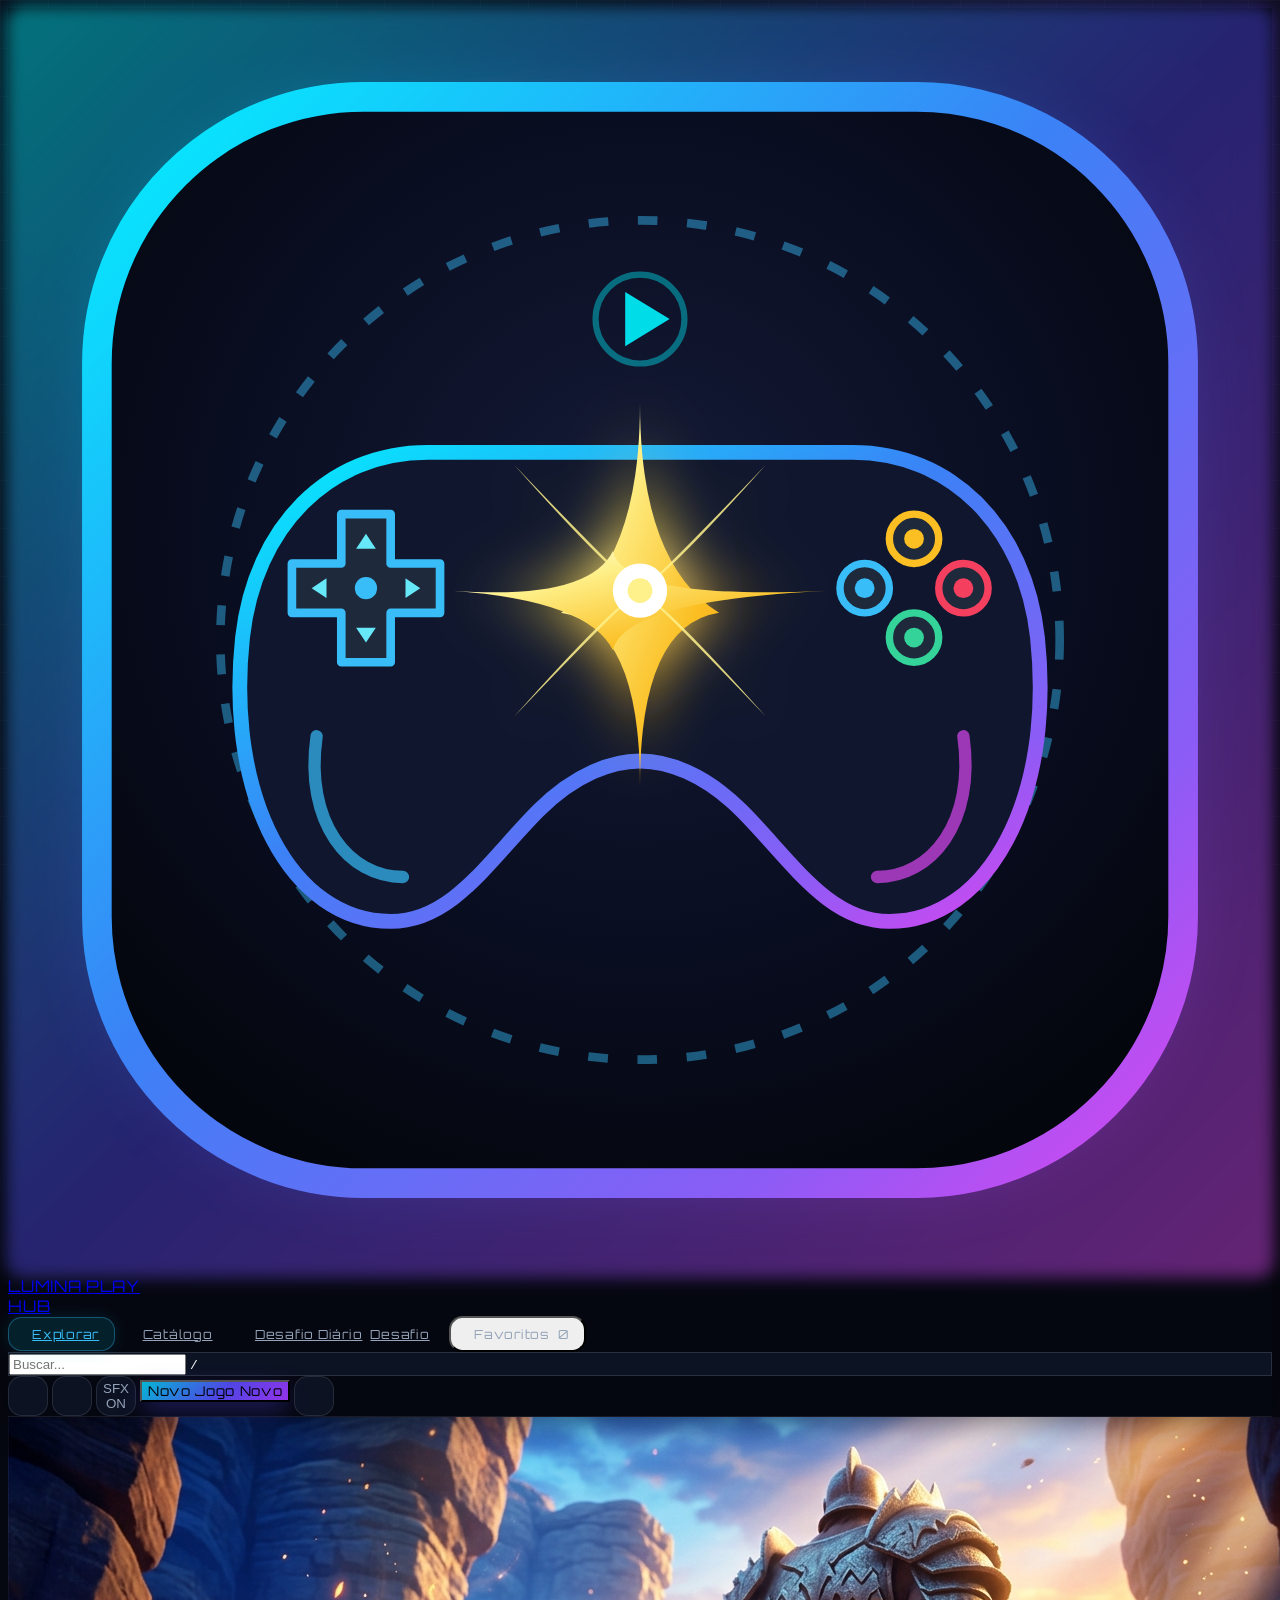
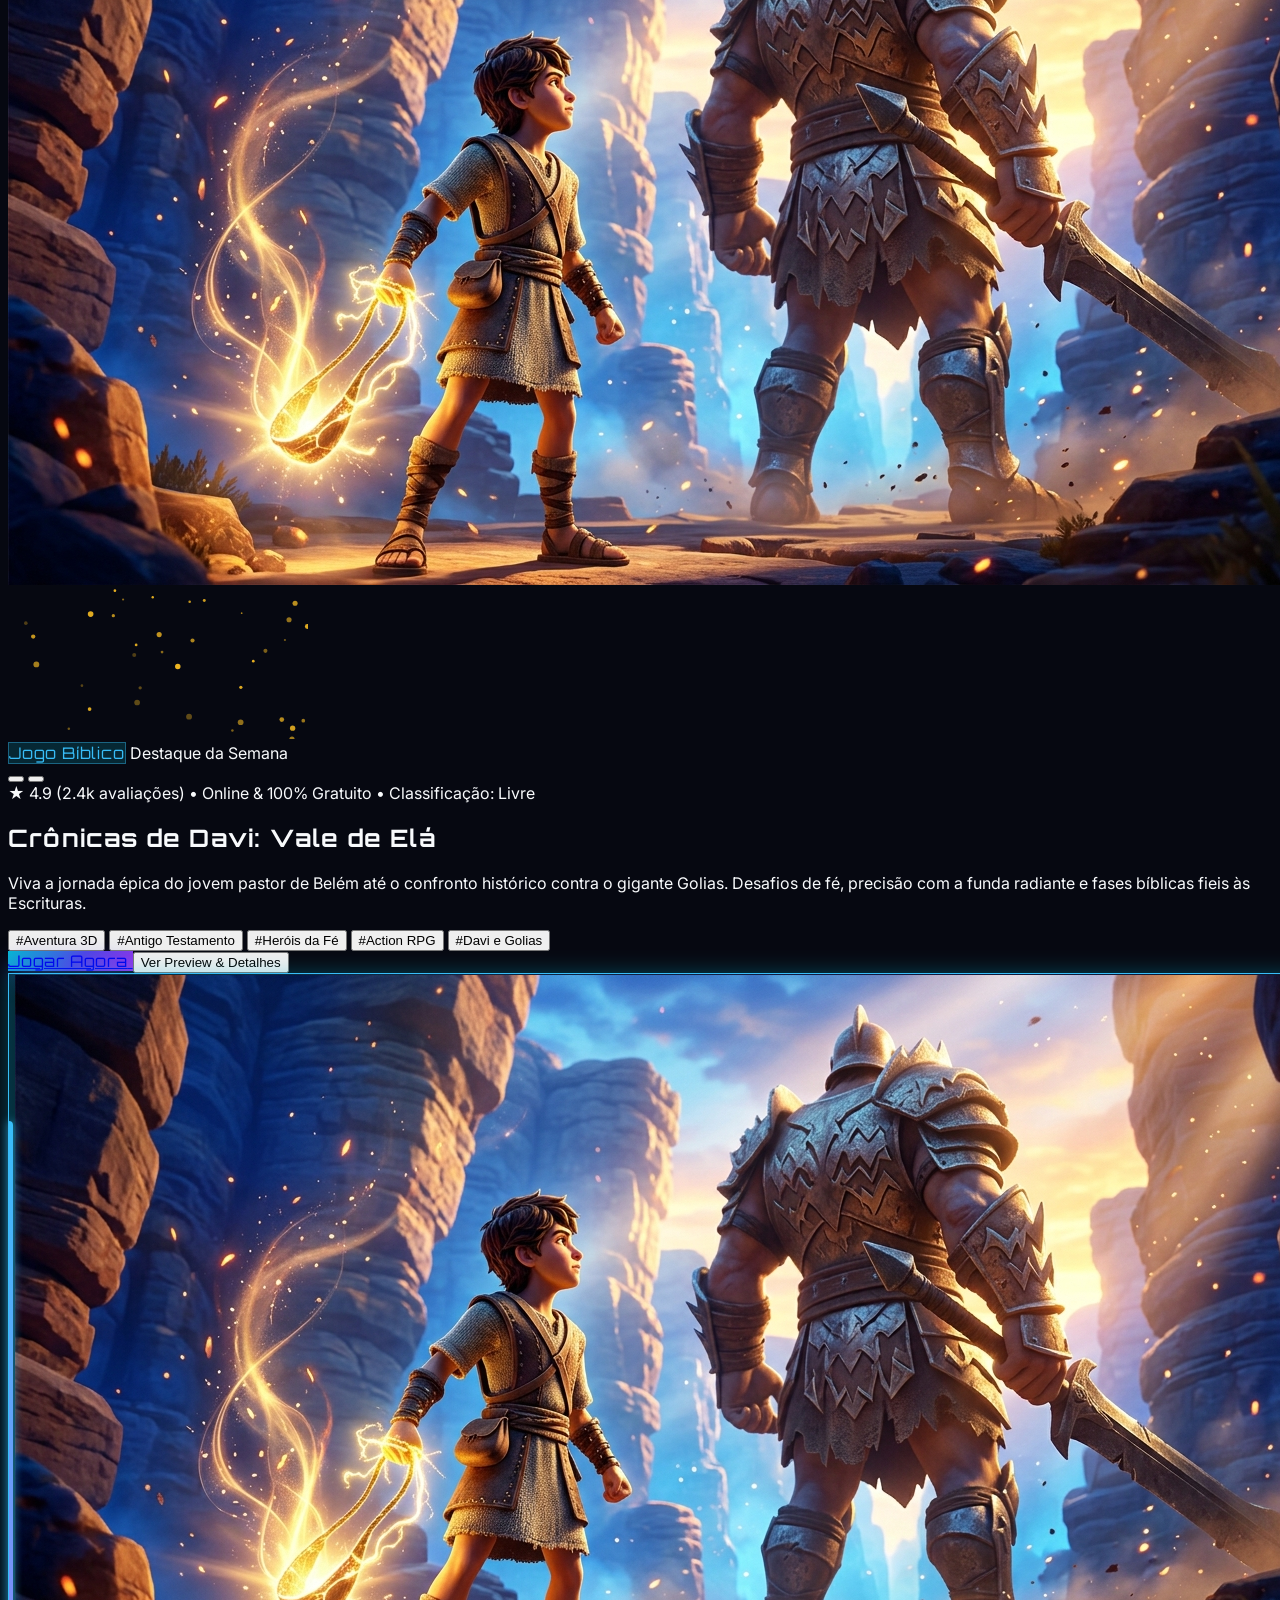
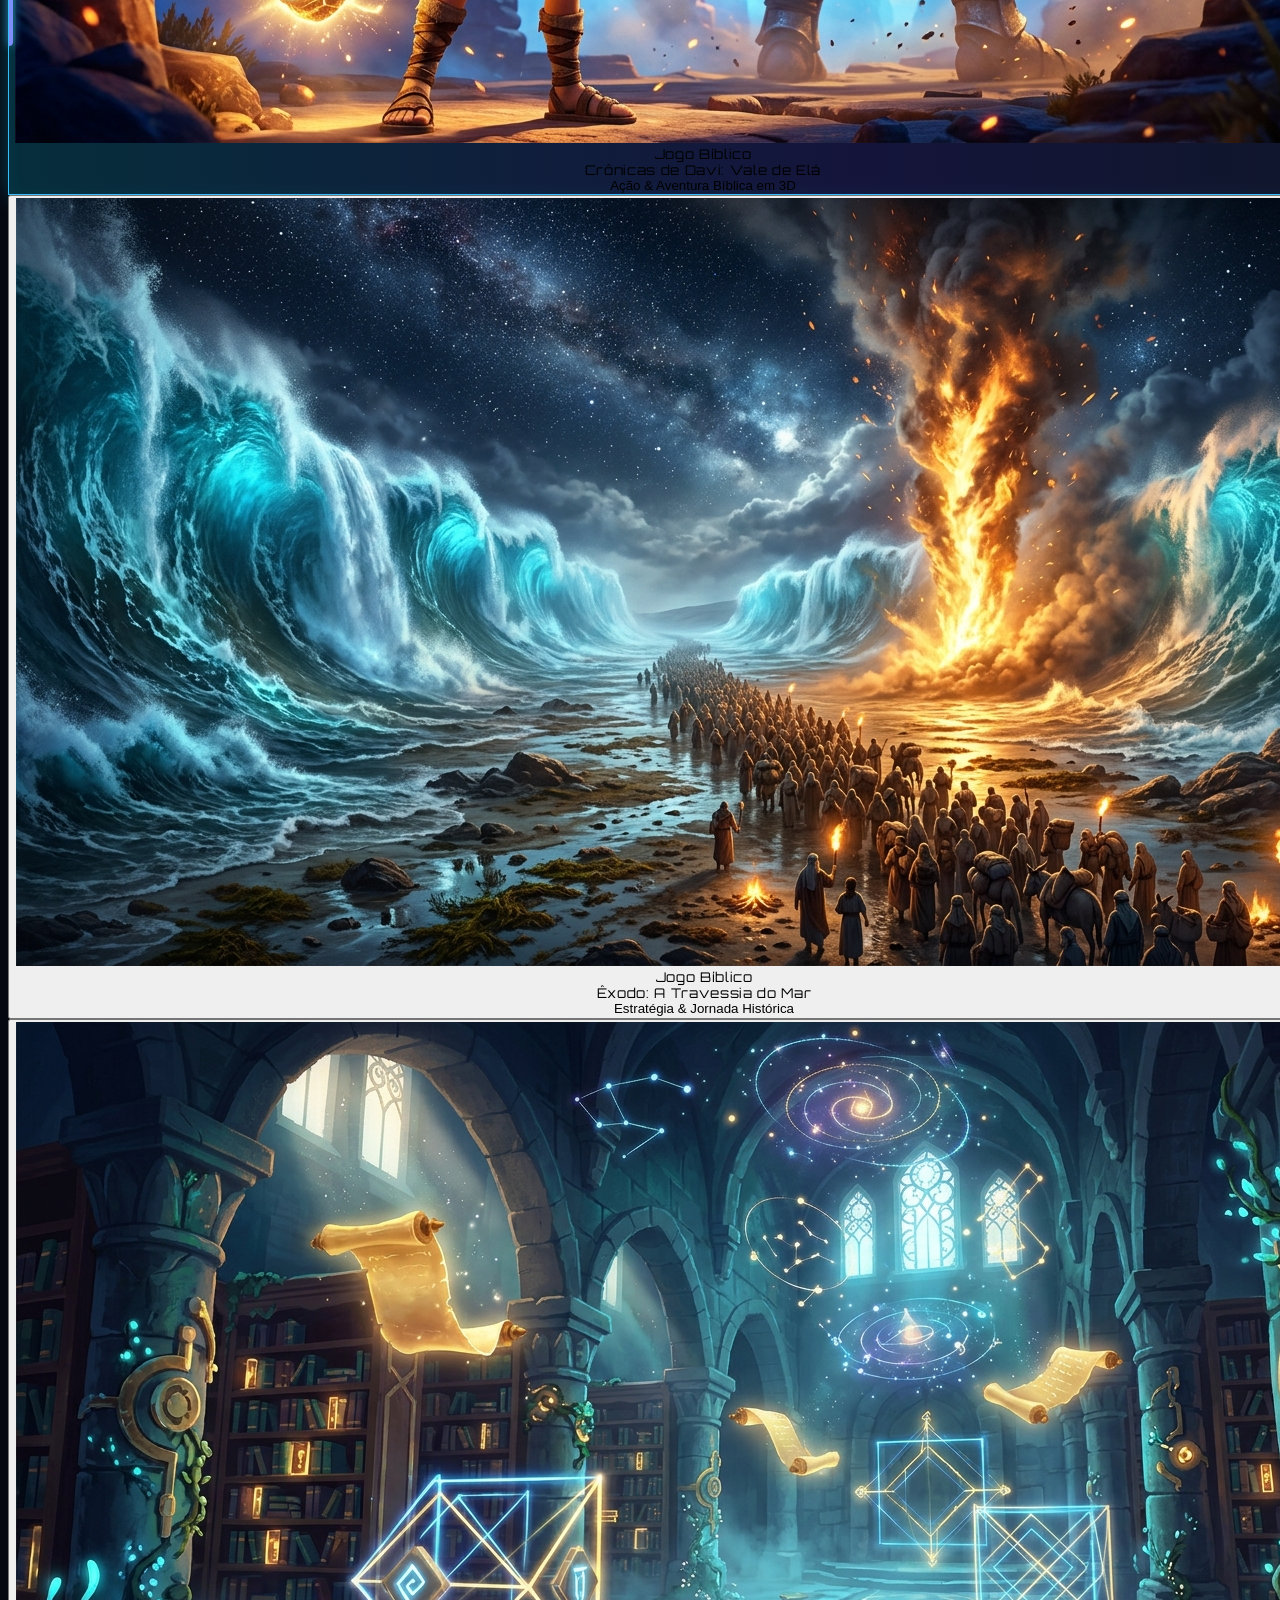
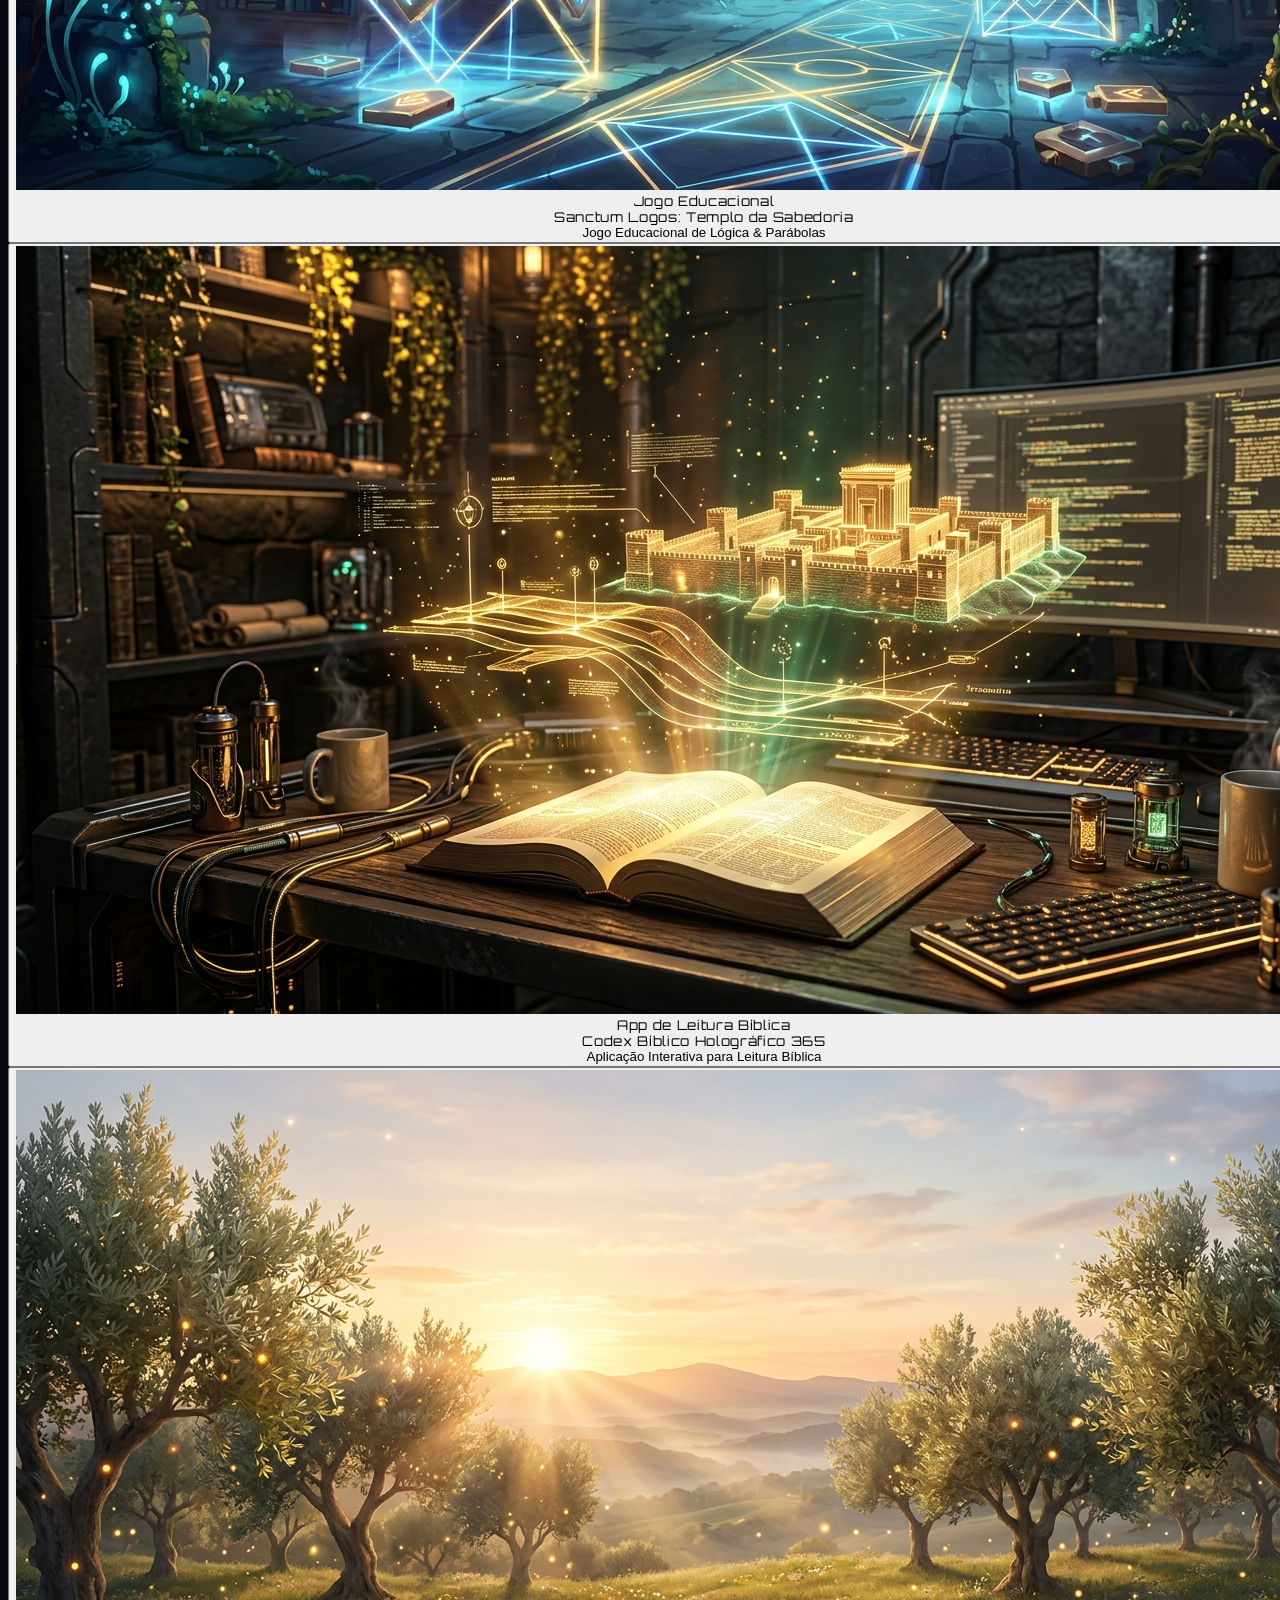
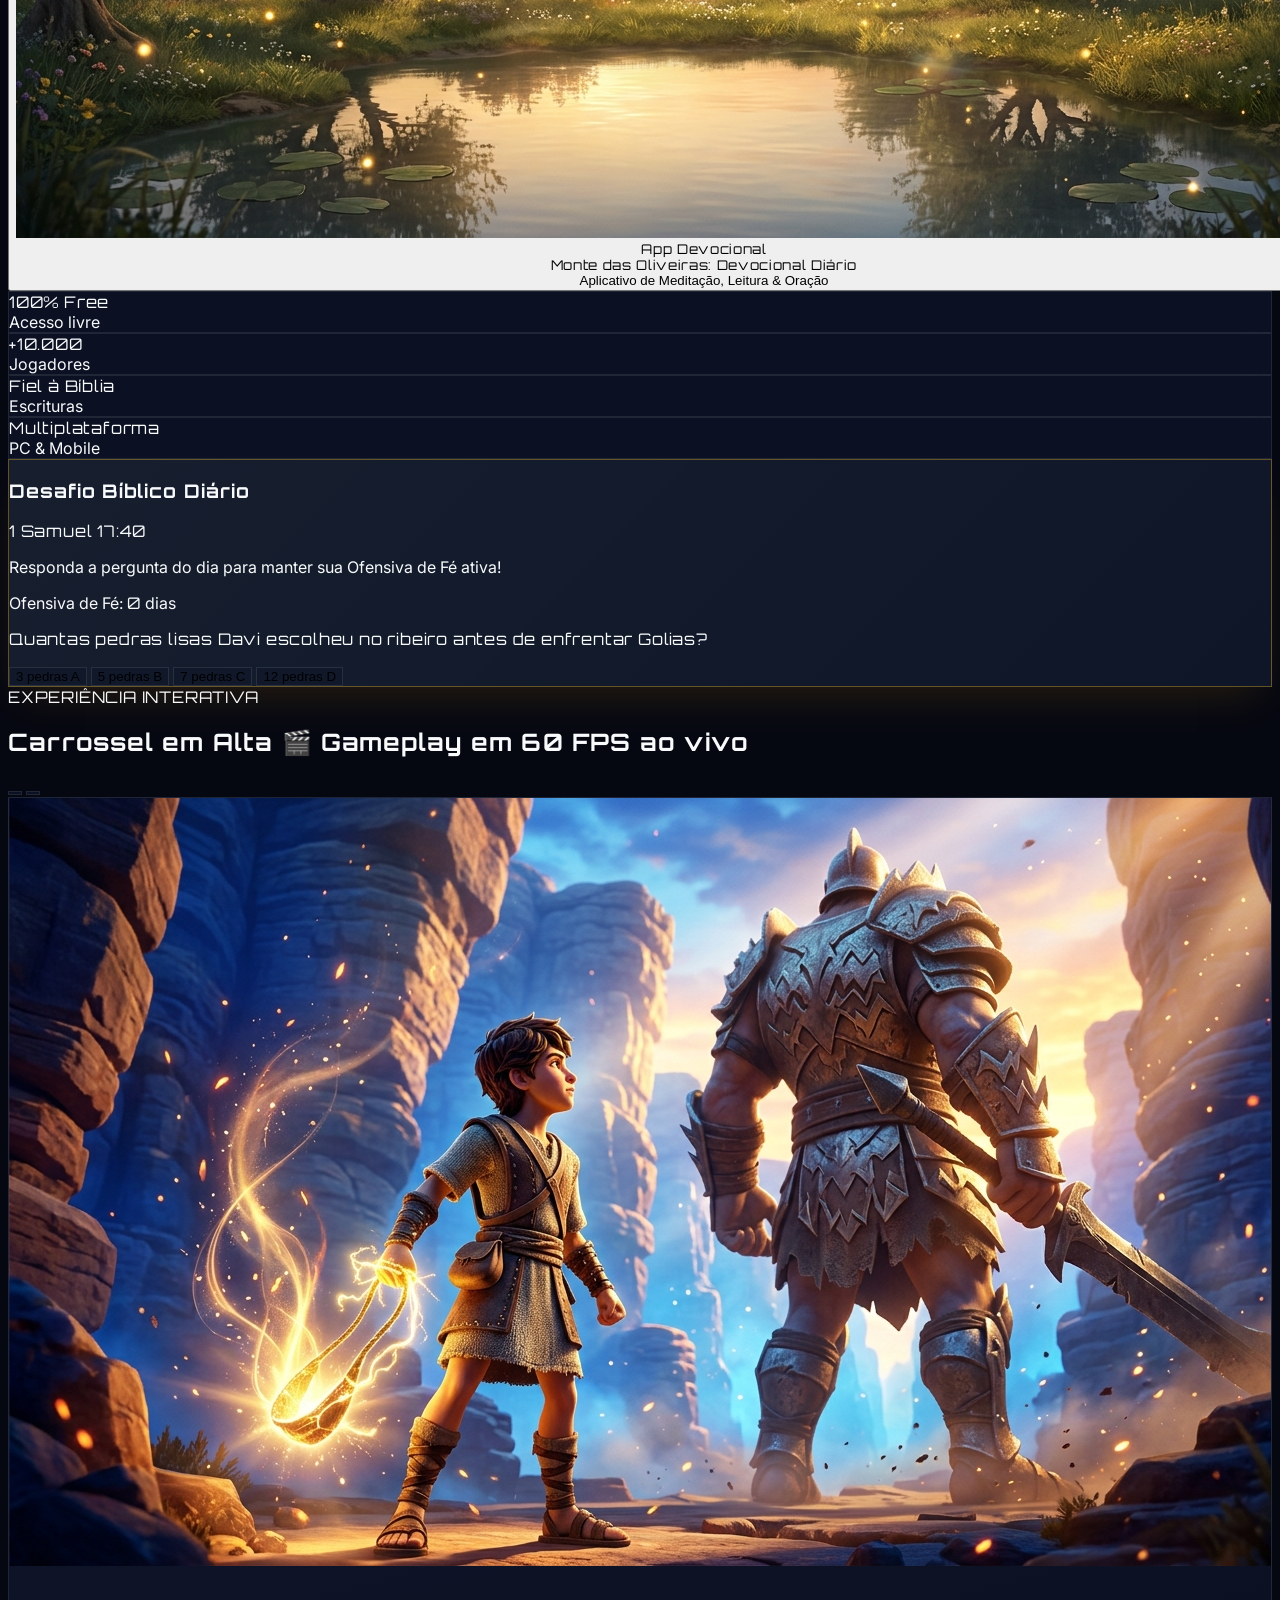
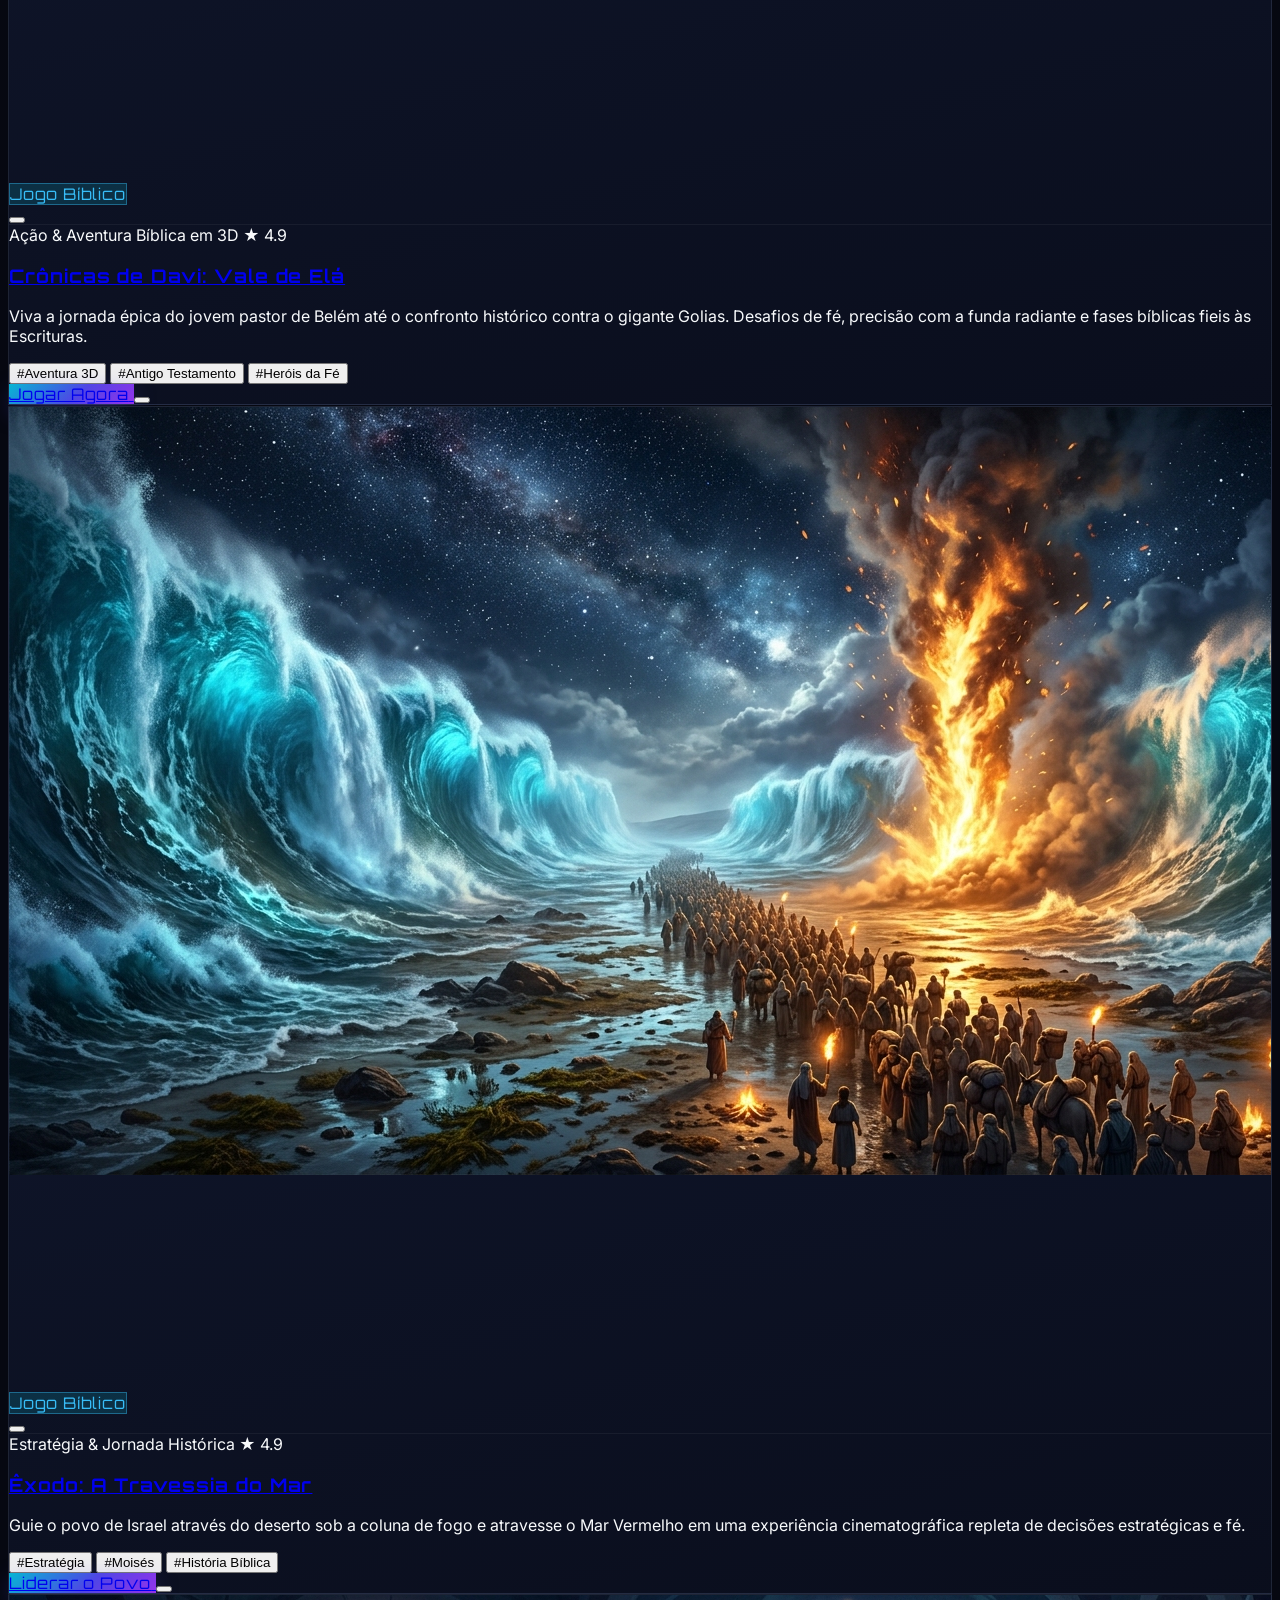
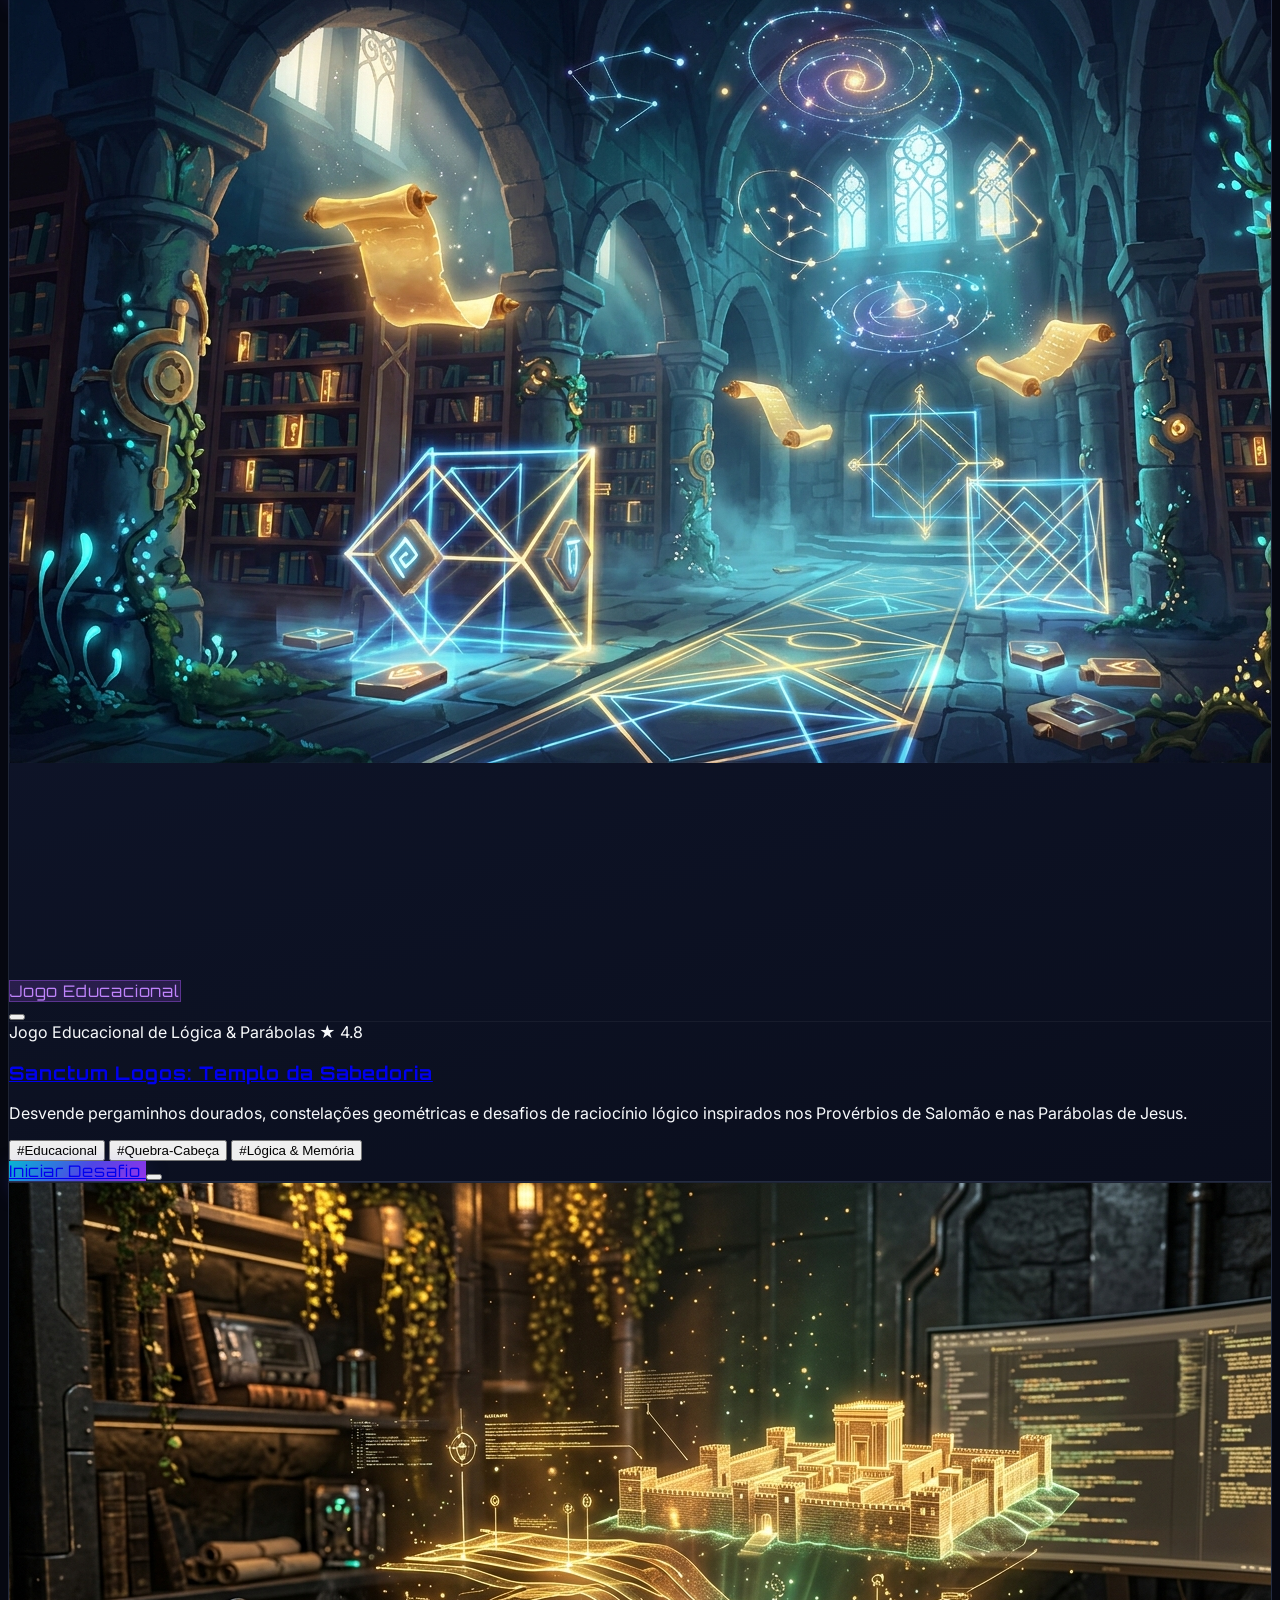
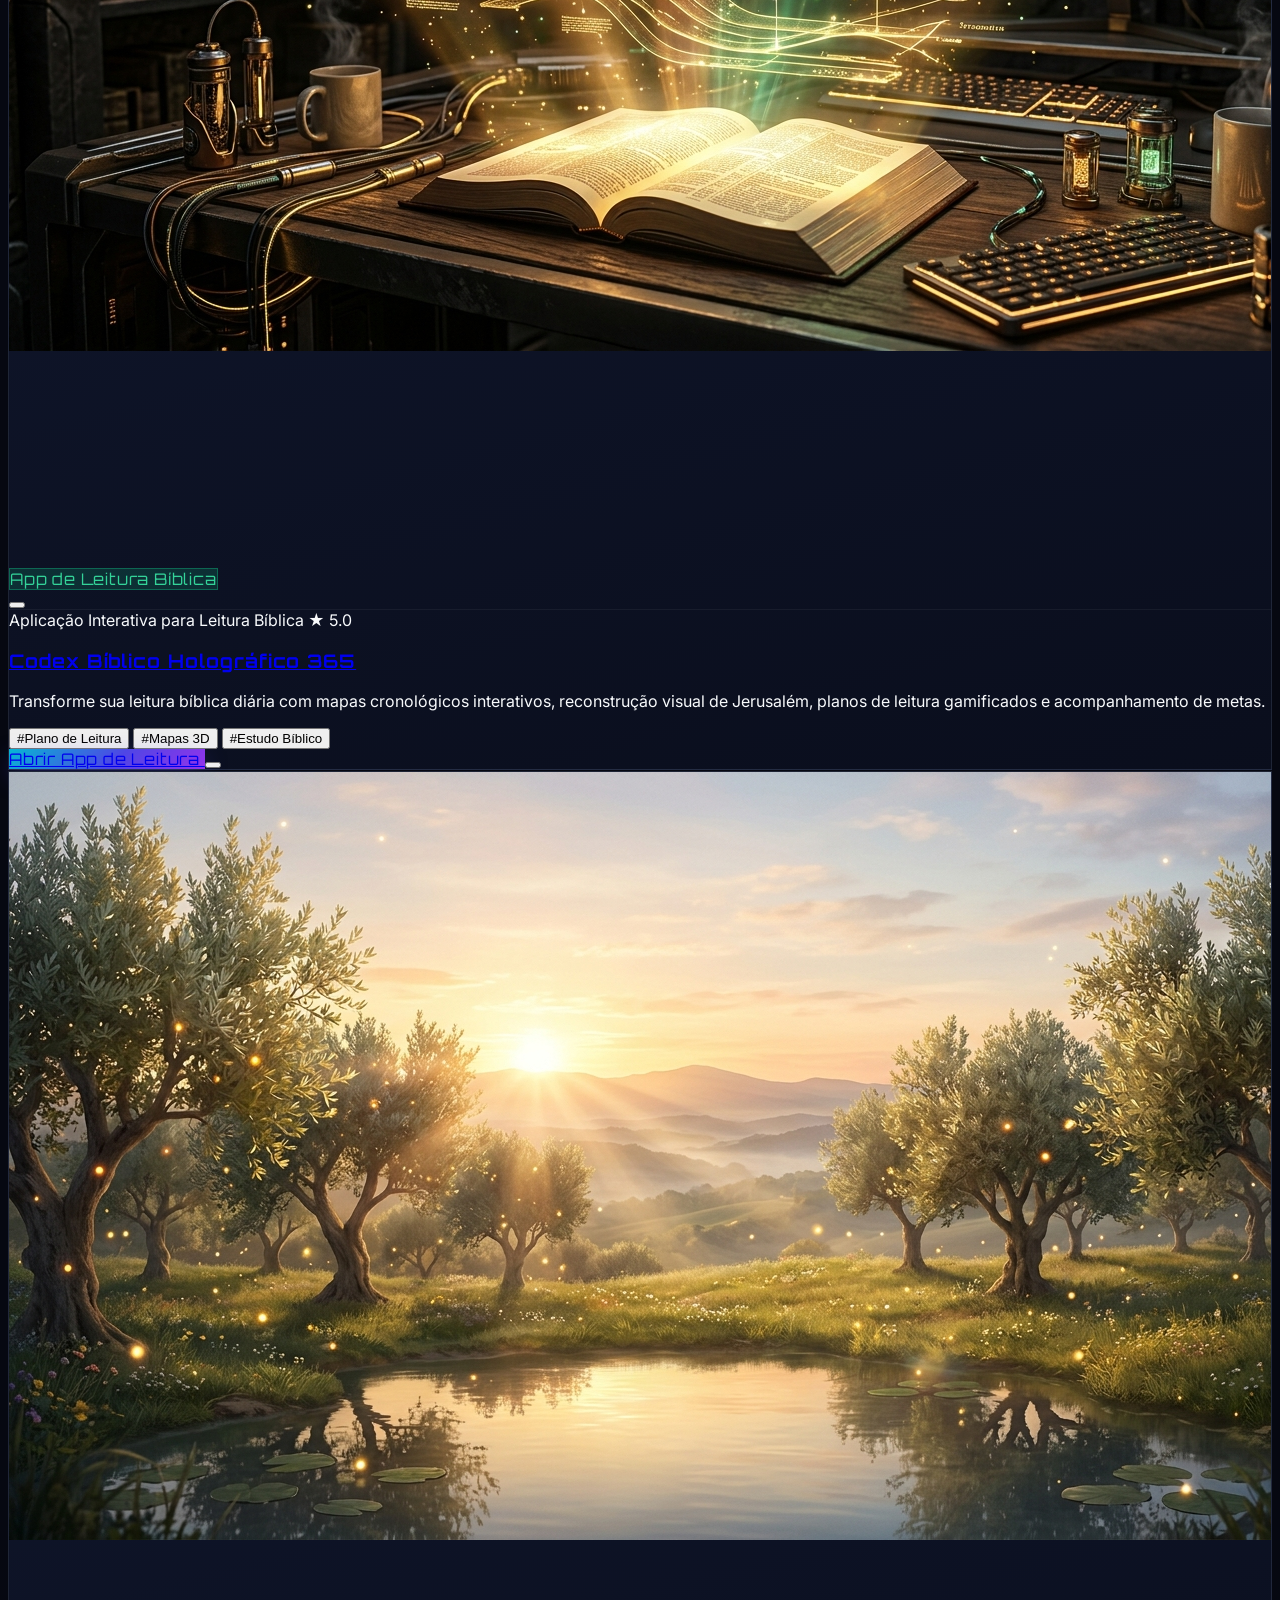
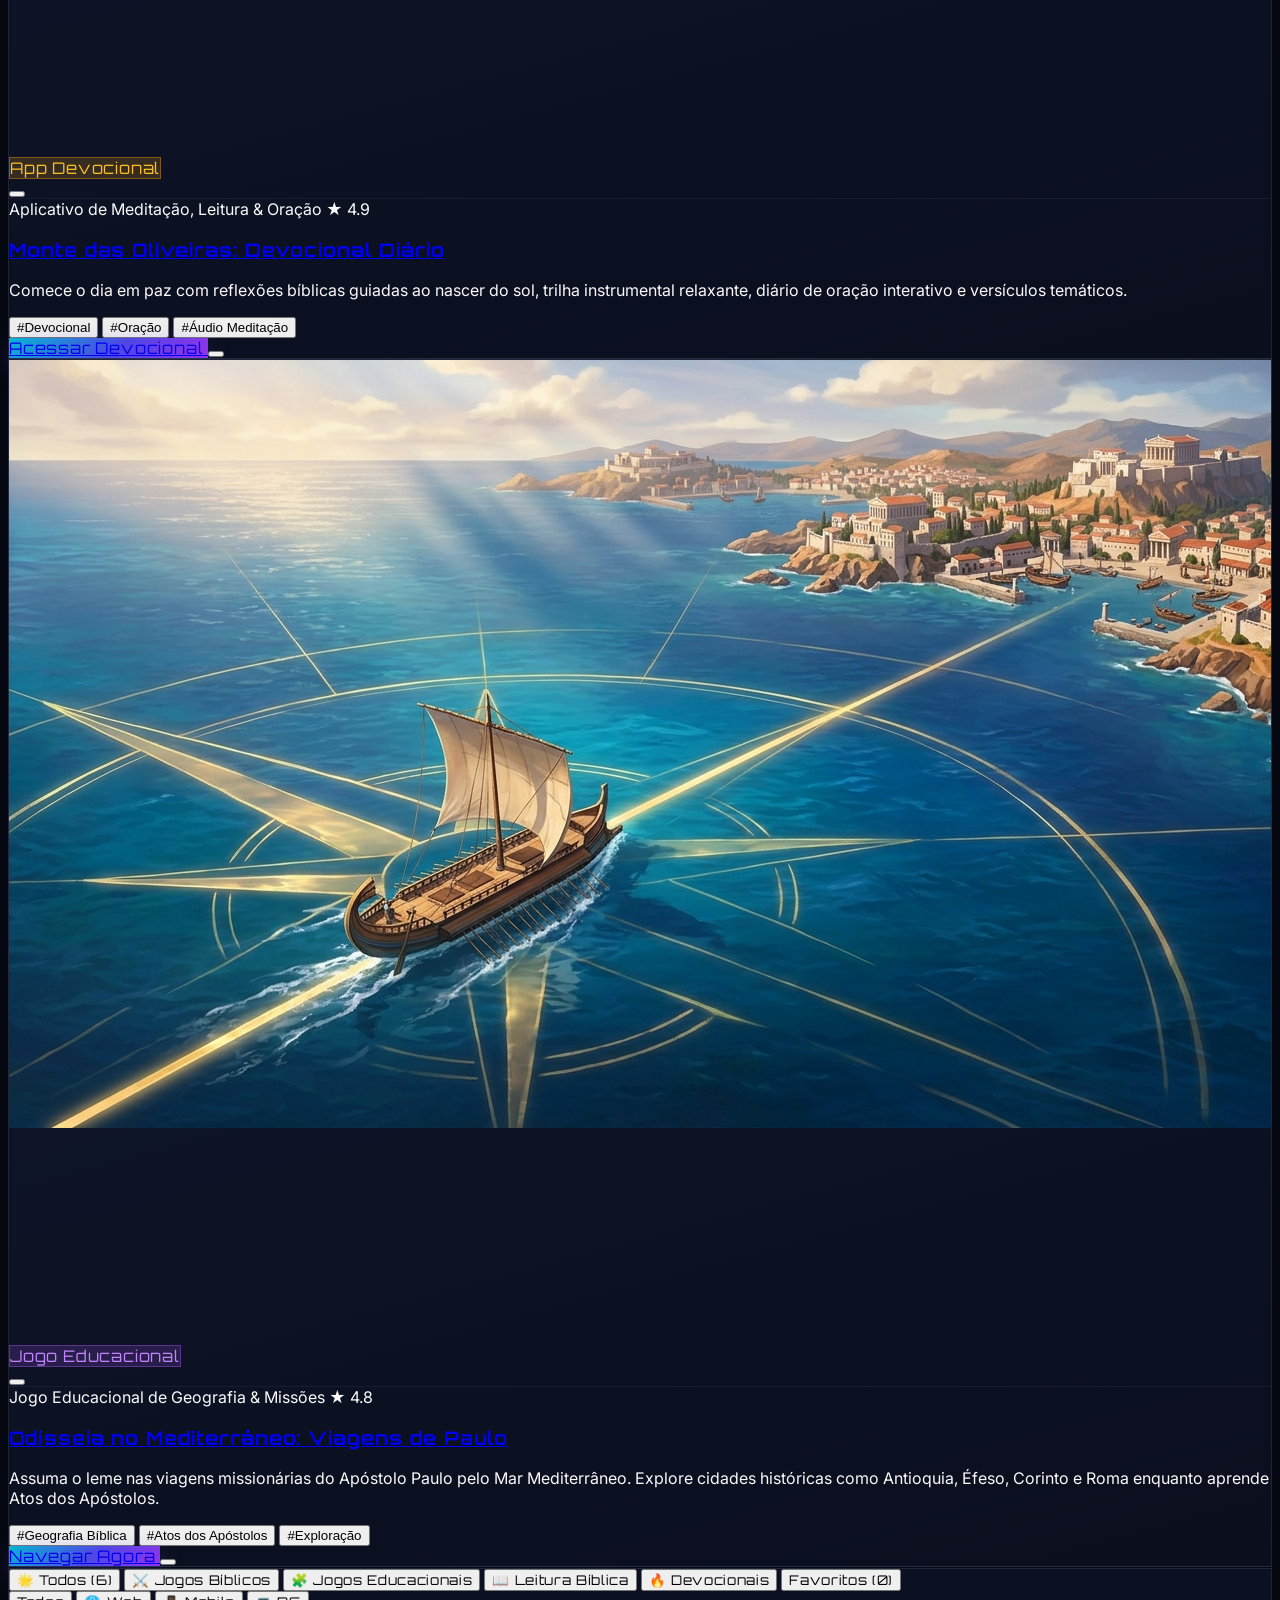
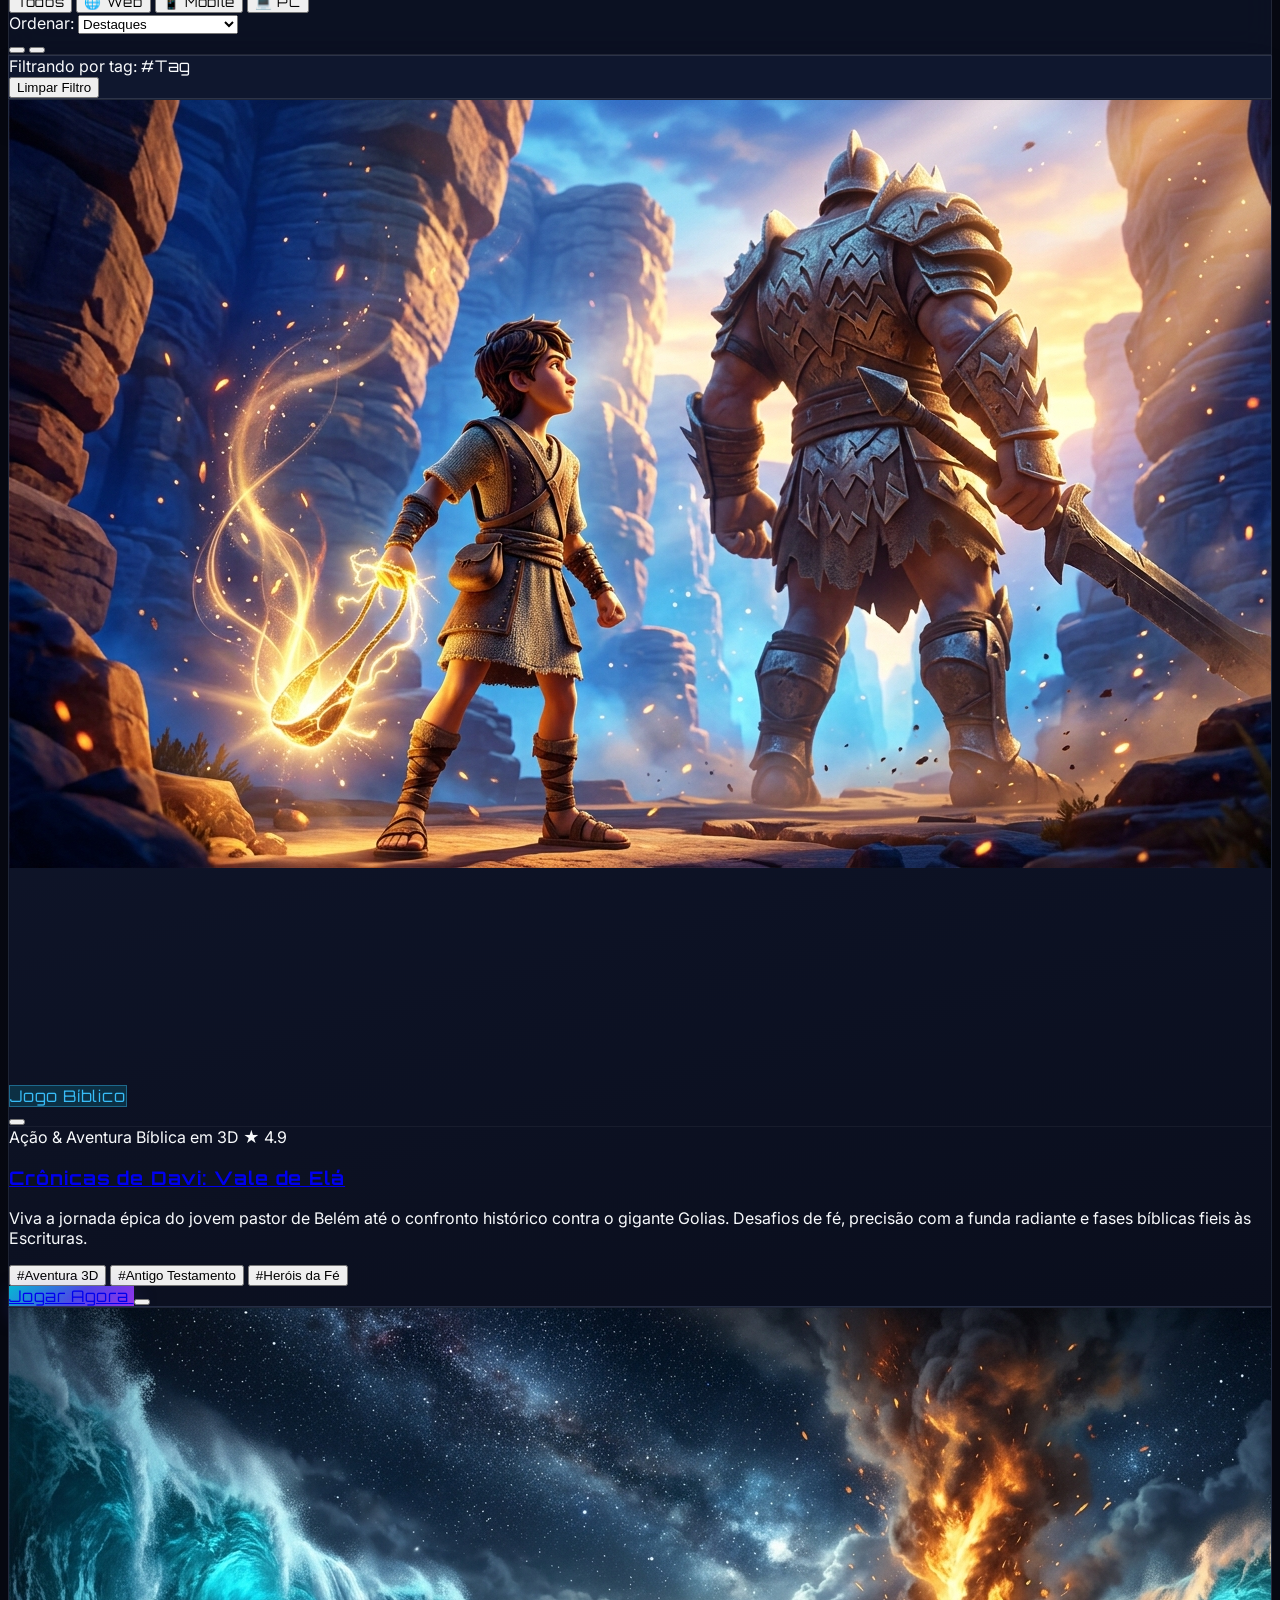
==== commit 94a4c1f8: "fix(header): elimina corte lateral do botao Novo Jogo em janelas divididas (split-screen) - Reduz es" ====
--- a/home.html
+++ b/home.html
@@ -56,22 +56,22 @@
 <body class="min-h-screen bg-cyber-mesh selection:bg-cyan-400 selection:text-slate-950">
 
   <!-- ===================================================================== -->
-  <!-- BARRA DE NAVEGAÇÃO SUPERIOR (TOP NAVIGATION // 100% RESPONSIVA)       -->
-  <!-- ===================================================================== -->
-  <header class="sticky top-0 z-40 glass-nav w-full px-3 sm:px-6 lg:px-10">
-    <div class="w-full max-w-[1560px] mx-auto h-16 sm:h-20 flex items-center justify-between gap-2 sm:gap-4 lg:gap-6">
+  <!-- BARRA DE NAVEGAÇÃO SUPERIOR (TOP NAVIGATION // 100% FLUIDA & RESPONSIVA) -->
+  <!-- ===================================================================== -->
+  <header class="sticky top-0 z-40 glass-nav w-full px-3 sm:px-4 lg:px-6 xl:px-10">
+    <div class="w-full max-w-[1560px] mx-auto h-16 sm:h-20 flex items-center justify-between gap-2 sm:gap-3 lg:gap-4 xl:gap-6 min-w-0">
       
       <!-- Lado Esquerdo: Identidade Visual & Logo -->
-      <a href="#topo" class="flex items-center gap-2 sm:gap-3 group shrink-0 whitespace-nowrap">
-        <div class="brand-icon-wrapper w-9 h-9 sm:w-11 sm:h-11 rounded-xl sm:rounded-2xl bg-gradient-to-br from-cyan-400 via-indigo-500 to-purple-600 p-[2px] shadow-lg shadow-cyan-500/25 transition">
+      <a href="#topo" class="flex items-center gap-2 sm:gap-2.5 group shrink-0 whitespace-nowrap">
+        <div class="brand-icon-wrapper w-9 h-9 sm:w-10 sm:h-10 xl:w-11 xl:h-11 rounded-xl sm:rounded-2xl bg-gradient-to-br from-cyan-400 via-indigo-500 to-purple-600 p-[2px] shadow-lg shadow-cyan-500/25 transition">
           <div class="w-full h-full bg-slate-950 rounded-[10px] sm:rounded-[14px] flex items-center justify-center p-1 sm:p-1.5 overflow-hidden">
             <img src="assets/icons/lumina-icon.svg" alt="Lumina Play Logo" class="w-full h-full object-contain" />
           </div>
         </div>
-        <div class="flex items-center gap-1.5 sm:gap-2">
+        <div class="flex items-center gap-1.5">
           <div class="flex items-baseline">
-            <span class="font-gamer text-base sm:text-xl font-black tracking-wider text-white">LUMINA</span>
-            <span class="font-gamer text-base sm:text-xl font-black tracking-wider bg-gradient-to-r from-cyan-400 to-indigo-400 bg-clip-text text-transparent ml-1">PLAY</span>
+            <span class="font-gamer text-base sm:text-lg xl:text-xl font-black tracking-wider text-white">LUMINA</span>
+            <span class="font-gamer text-base sm:text-lg xl:text-xl font-black tracking-wider bg-gradient-to-r from-cyan-400 to-indigo-400 bg-clip-text text-transparent ml-1">PLAY</span>
           </div>
           <span class="text-[9px] font-gamer uppercase tracking-widest px-2 py-0.5 rounded-full bg-cyan-500/15 text-cyan-300 border border-cyan-400/30 font-bold hidden 2xl:inline-block">
             HUB
@@ -79,33 +79,33 @@
         </div>
       </a>
 
-      <!-- Centro: Links de Navegação (exibição apenas a partir de lg: 1024px para evitar quebras em tablets) -->
-      <nav class="hidden lg:flex items-center gap-1.5 xl:gap-3 shrink-0" aria-label="Navegação Principal">
+      <!-- Centro: Links de Navegação (visível a partir de lg: 1024px com adaptação compacta) -->
+      <nav class="hidden lg:flex items-center gap-1 xl:gap-2.5 shrink-0" aria-label="Navegação Principal">
         <a href="#topo" class="header-nav-link is-active">
-          <i data-lucide="Compass" class="w-4 h-4 text-cyan-400 shrink-0"></i>
+          <i data-lucide="Compass" class="w-3.5 h-3.5 xl:w-4 xl:h-4 text-cyan-400 shrink-0"></i>
           <span>Explorar</span>
         </a>
         <a href="#catalogoCompleto" class="header-nav-link">
-          <i data-lucide="Gamepad2" class="w-4 h-4 shrink-0"></i>
+          <i data-lucide="Gamepad2" class="w-3.5 h-3.5 xl:w-4 xl:h-4 shrink-0"></i>
           <span>Catálogo</span>
         </a>
         <a href="#desafioDiarioSection" class="header-nav-link">
-          <i data-lucide="Flame" class="w-4 h-4 text-amber-400 shrink-0"></i>
+          <i data-lucide="Flame" class="w-3.5 h-3.5 xl:w-4 xl:h-4 text-amber-400 shrink-0"></i>
           <span class="hidden xl:inline">Desafio Diário</span>
           <span class="xl:hidden">Desafio</span>
         </a>
         <button type="button" data-nav-cat="favoritos" class="header-nav-link nav-cat-btn text-rose-300 hover:text-white">
-          <i data-lucide="Heart" class="w-4 h-4 fill-rose-500 text-rose-500 shrink-0"></i>
+          <i data-lucide="Heart" class="w-3.5 h-3.5 xl:w-4 xl:h-4 fill-rose-500 text-rose-500 shrink-0"></i>
           <span>Favoritos</span>
           <span id="headerCountFavorites" class="px-1.5 py-0.5 rounded-full bg-rose-500/20 text-rose-300 text-[10px] font-bold border border-rose-500/30">0</span>
         </button>
       </nav>
 
       <!-- Lado Direito: Busca, SFX, Instalação PWA, Botão Novo Jogo & Menu Mobile/Tablet -->
-      <div class="flex items-center gap-1.5 sm:gap-2 lg:gap-3 shrink-0">
+      <div class="flex items-center gap-1.5 sm:gap-2 xl:gap-2.5 shrink-0">
         
-        <!-- Barra de Busca Desktop / Tablet (a partir de sm: 640px com largura flexível) -->
-        <div class="hidden sm:flex relative w-36 md:w-44 lg:w-40 xl:w-56 focus-within:w-48 xl:focus-within:w-64 search-box-sleek rounded-xl sm:rounded-2xl items-center transition-all duration-300">
+        <!-- Barra de Busca Desktop / Tablet (a partir de sm: 640px) -->
+        <div class="hidden sm:flex relative w-32 md:w-40 lg:w-36 xl:w-52 focus-within:w-44 xl:focus-within:w-60 search-box-sleek rounded-xl sm:rounded-2xl items-center transition-all duration-300">
           <i data-lucide="Search" class="w-3.5 h-3.5 text-slate-400 absolute left-3 pointer-events-none"></i>
           <input
             id="globalSearchInput"
@@ -156,11 +156,12 @@
         <button
           id="btnOpenAddGame"
           type="button"
-          class="btn-launch px-2.5 py-2 sm:px-3.5 sm:py-2.5 rounded-xl sm:rounded-2xl text-xs font-gamer font-bold text-white uppercase tracking-wider flex items-center gap-1.5 shrink-0 shadow-lg whitespace-nowrap"
+          class="btn-launch px-2.5 py-1.5 sm:px-3 sm:py-2 xl:px-4 xl:py-2.5 rounded-xl sm:rounded-2xl text-xs font-gamer font-bold text-white uppercase tracking-wider flex items-center gap-1.5 shrink-0 shadow-lg whitespace-nowrap"
           title="Adicionar Jogo ou Gerar Código"
         >
           <i data-lucide="Plus" class="w-4 h-4"></i>
-          <span class="hidden sm:inline">Novo Jogo</span>
+          <span class="hidden sm:inline lg:hidden xl:inline">Novo Jogo</span>
+          <span class="hidden lg:inline xl:hidden">Novo</span>
         </button>
 
         <!-- Botão Menu Dropdown para Tablets e Celulares (< 1024px) -->
--- a/css/styles.css
+++ b/css/styles.css
@@ -62,33 +62,35 @@
    GLASSMORPHISM PANELS & NAVIGATION
    ========================================================================== */
 .glass-nav {
-  background: rgba(6, 8, 17, 0.88);
+  background: rgba(6, 8, 17, 0.92);
   backdrop-filter: blur(24px);
   -webkit-backdrop-filter: blur(24px);
   border-bottom: 1px solid rgba(255, 255, 255, 0.08);
   box-shadow: 0 4px 30px rgba(0, 0, 0, 0.5);
-}
-
-/* Modern Header Navigation Link - Spacious & Clean */
+  max-width: 100vw;
+}
+
+/* Modern Header Navigation Link - Compact on lg:, Spacious on xl: */
 .header-nav-link {
   font-family: 'Orbitron', sans-serif;
-  font-size: 0.72rem;
-  letter-spacing: 0.05em;
+  font-size: 0.68rem;
+  letter-spacing: 0.04em;
   color: #94a3b8;
-  padding: 0.45rem 0.75rem;
+  padding: 0.4rem 0.65rem;
   border-radius: 0.75rem;
   transition: all 0.25s cubic-bezier(0.16, 1, 0.3, 1);
   position: relative;
   display: inline-flex;
   align-items: center;
-  gap: 0.4rem;
+  gap: 0.35rem;
   white-space: nowrap;
 }
 
 @media (min-width: 1280px) {
   .header-nav-link {
     font-size: 0.78rem;
-    padding: 0.55rem 1rem;
+    letter-spacing: 0.06em;
+    padding: 0.5rem 0.95rem;
     border-radius: 0.85rem;
     gap: 0.5rem;
   }
@@ -121,8 +123,8 @@
 
 /* Header Icon Button (Compact & Square-Rounded) */
 .header-icon-btn {
-  width: 2.35rem;
-  height: 2.35rem;
+  width: 2.25rem;
+  height: 2.25rem;
   display: inline-flex;
   align-items: center;
   justify-content: center;
@@ -134,7 +136,7 @@
   flex-shrink: 0;
 }
 
-@media (min-width: 640px) {
+@media (min-width: 1280px) {
   .header-icon-btn {
     width: 2.5rem;
     height: 2.5rem;
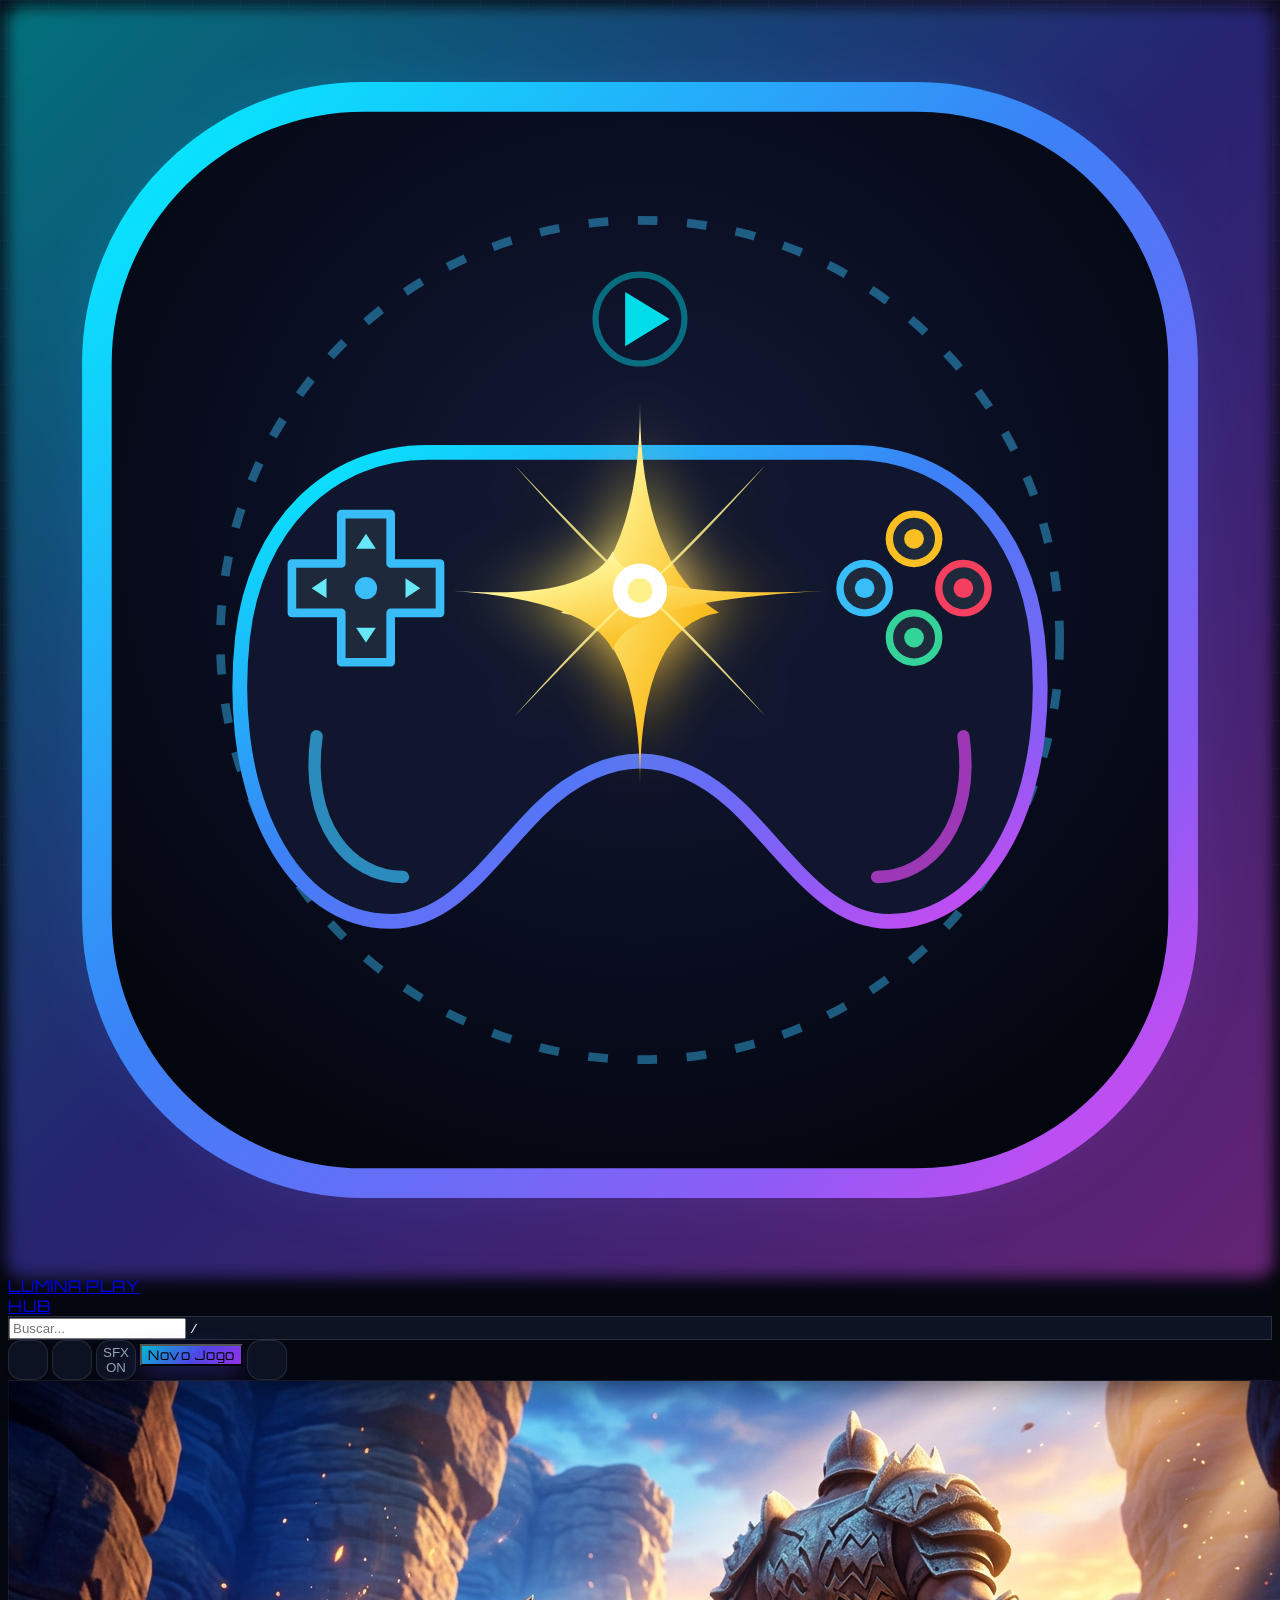
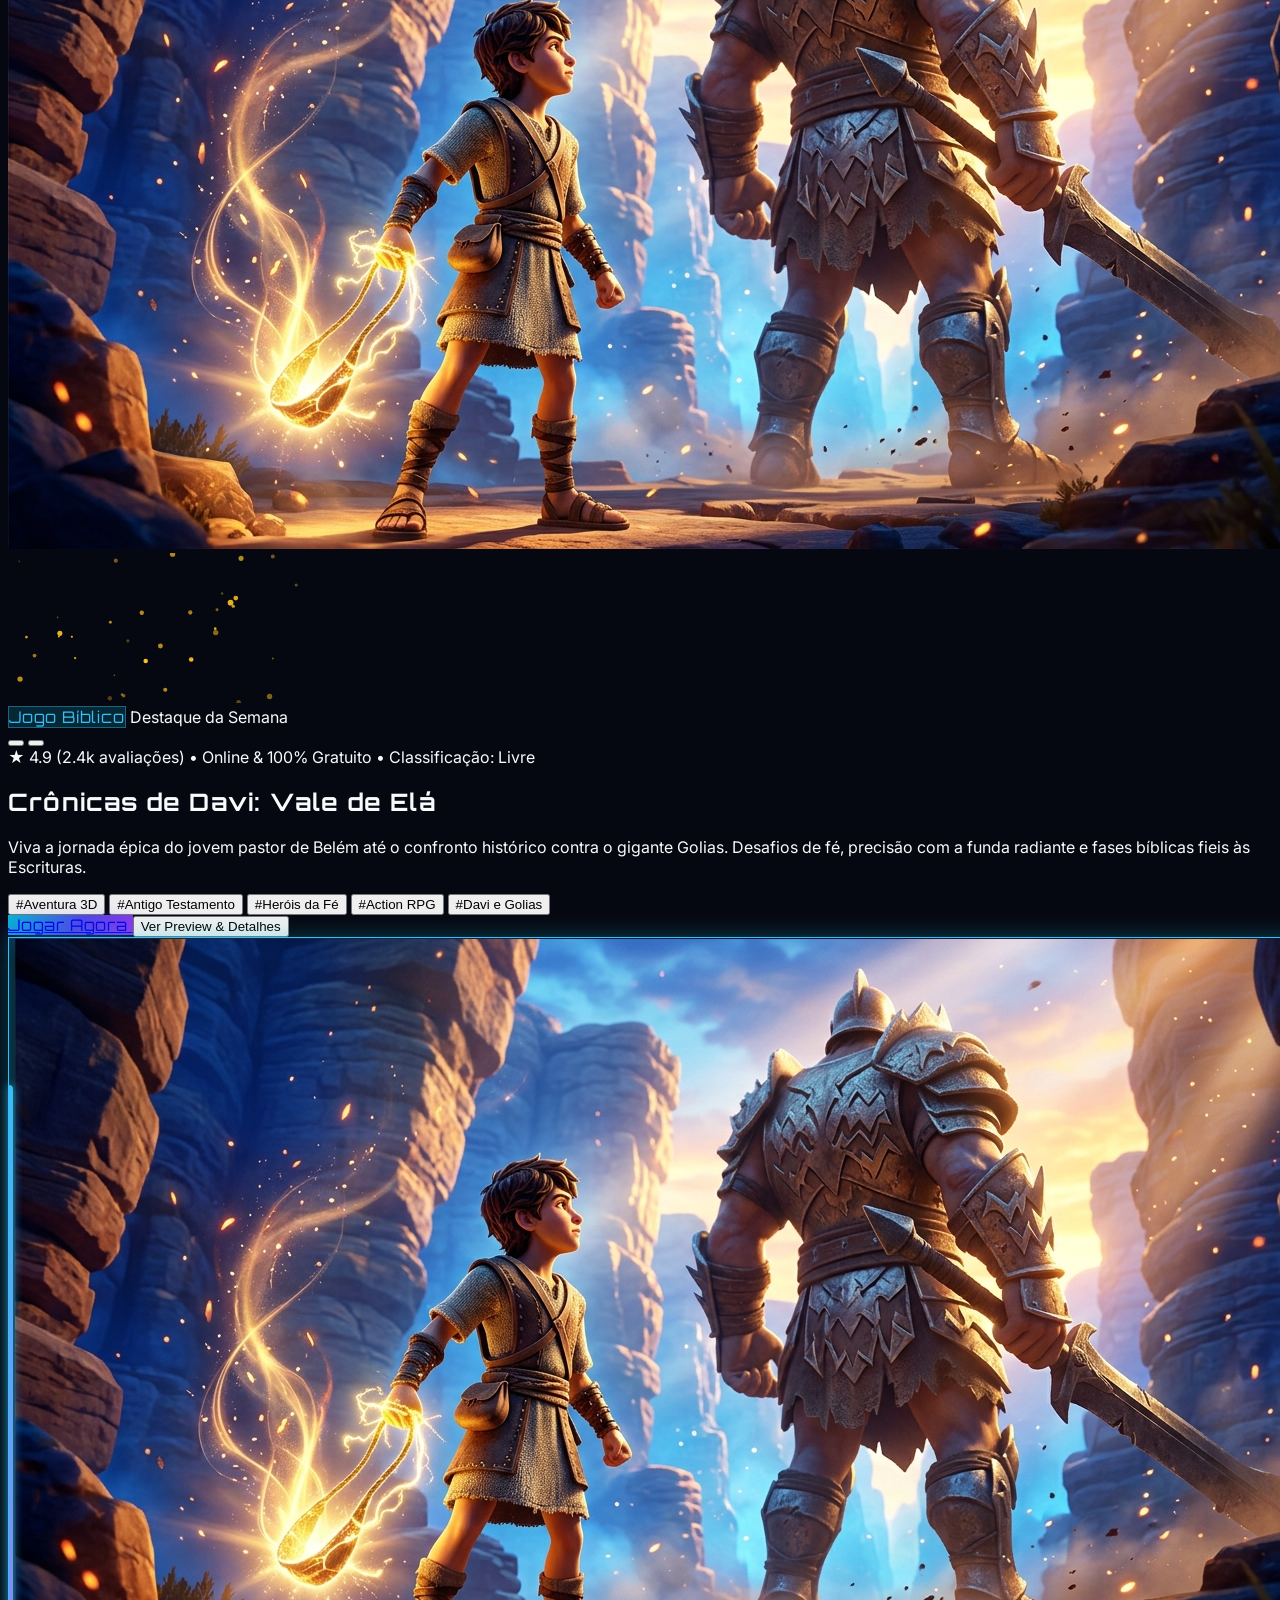
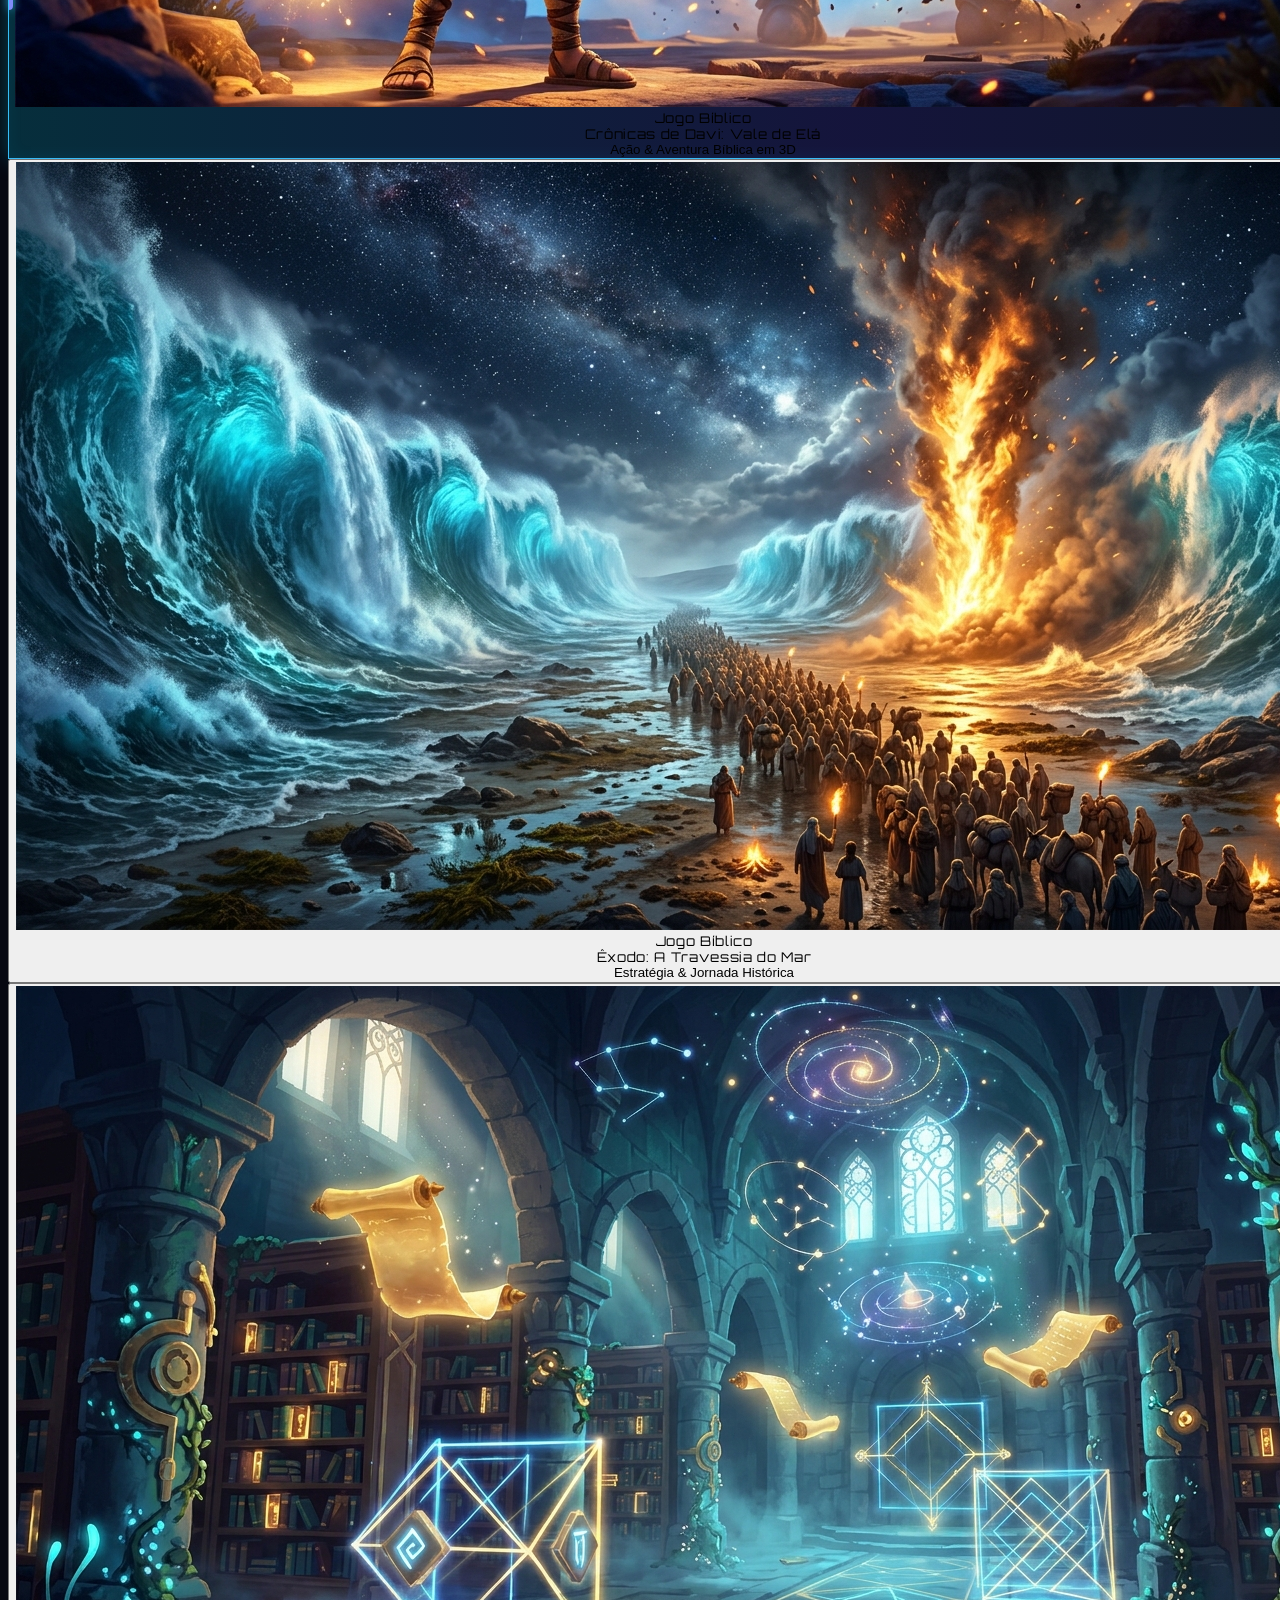
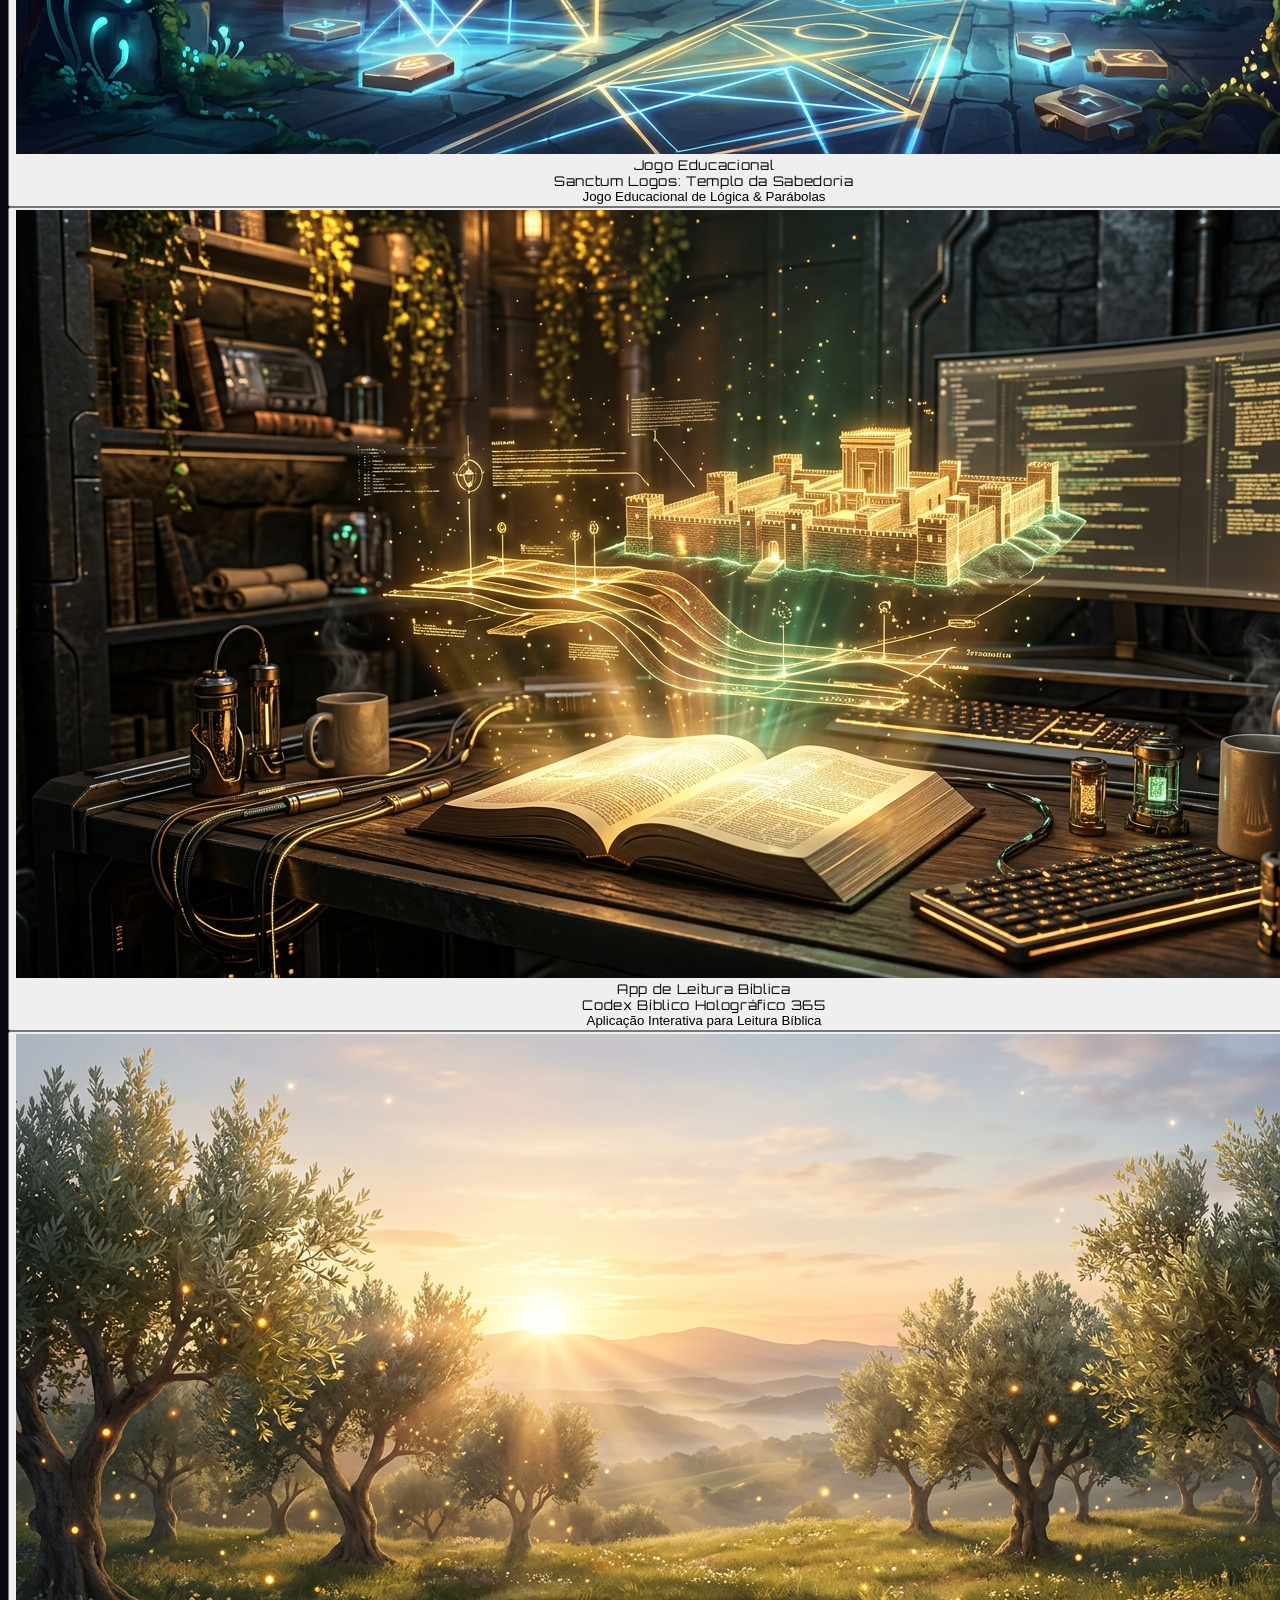
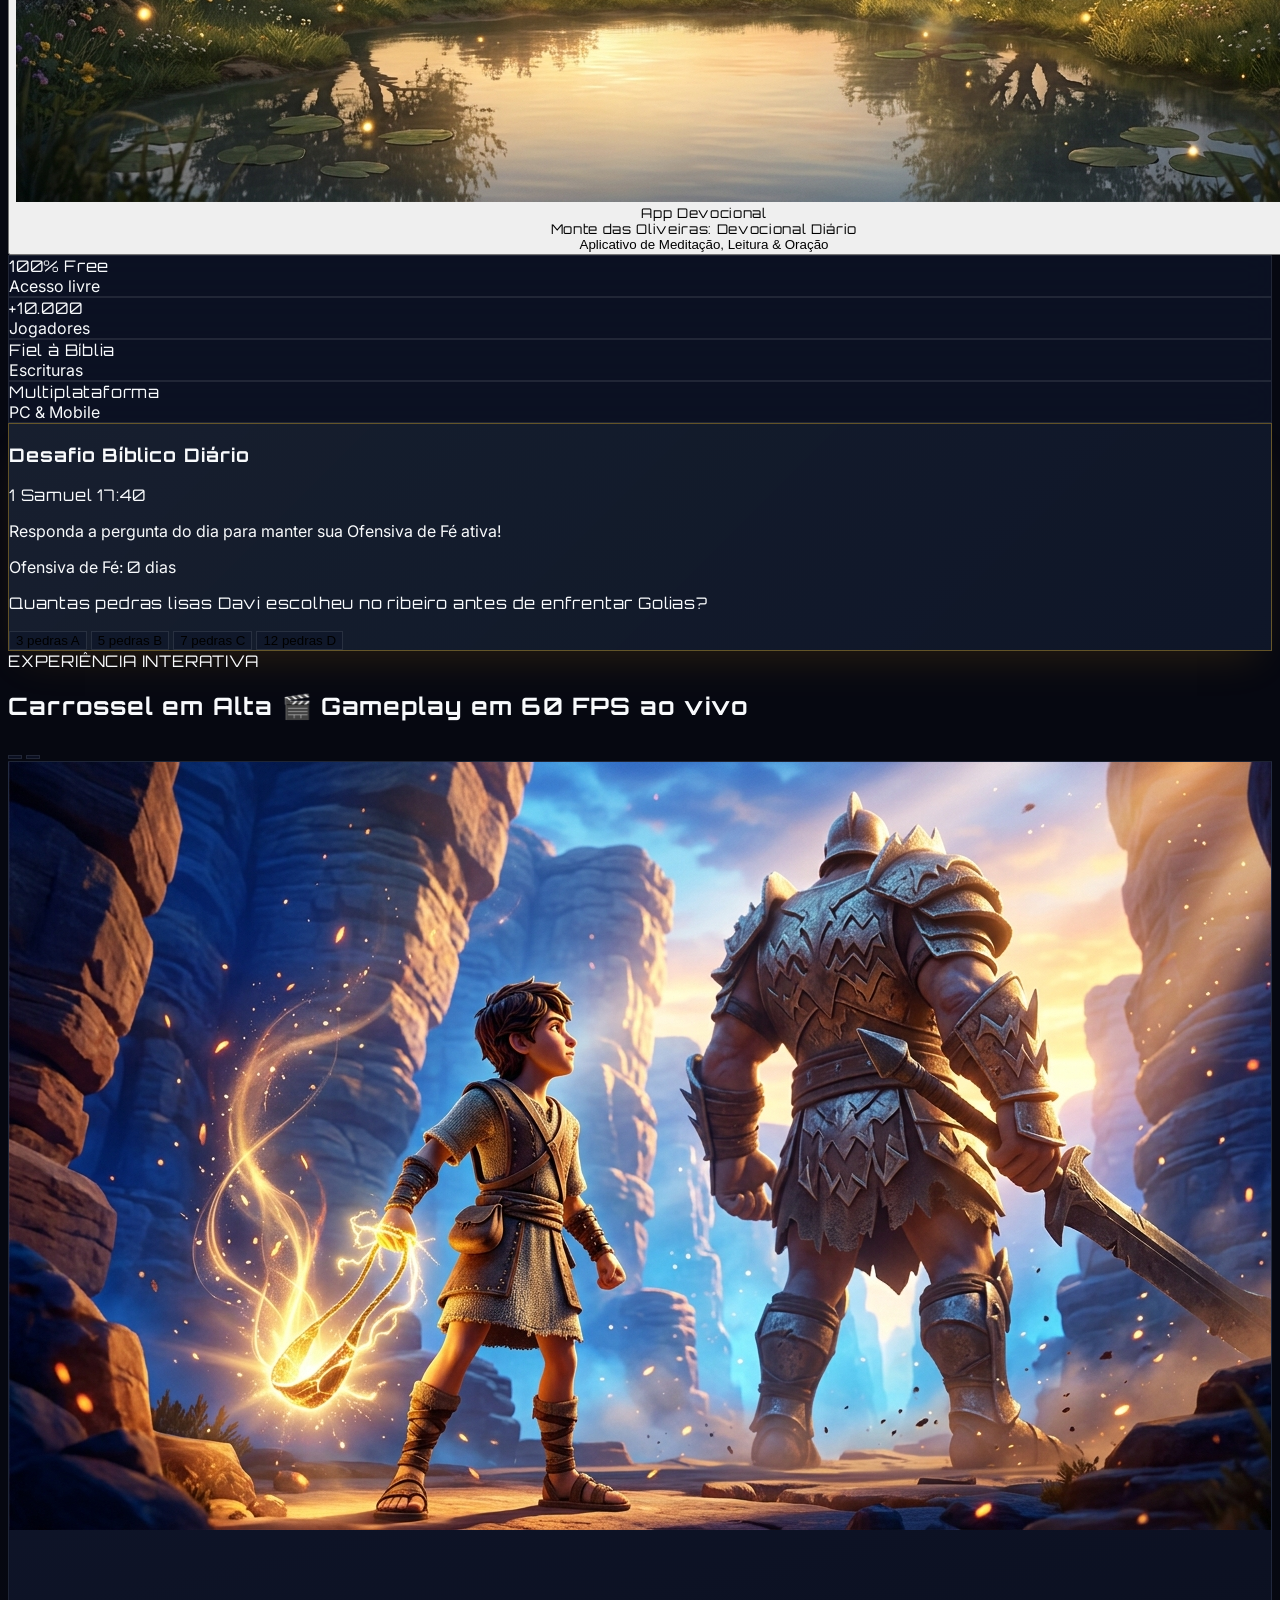
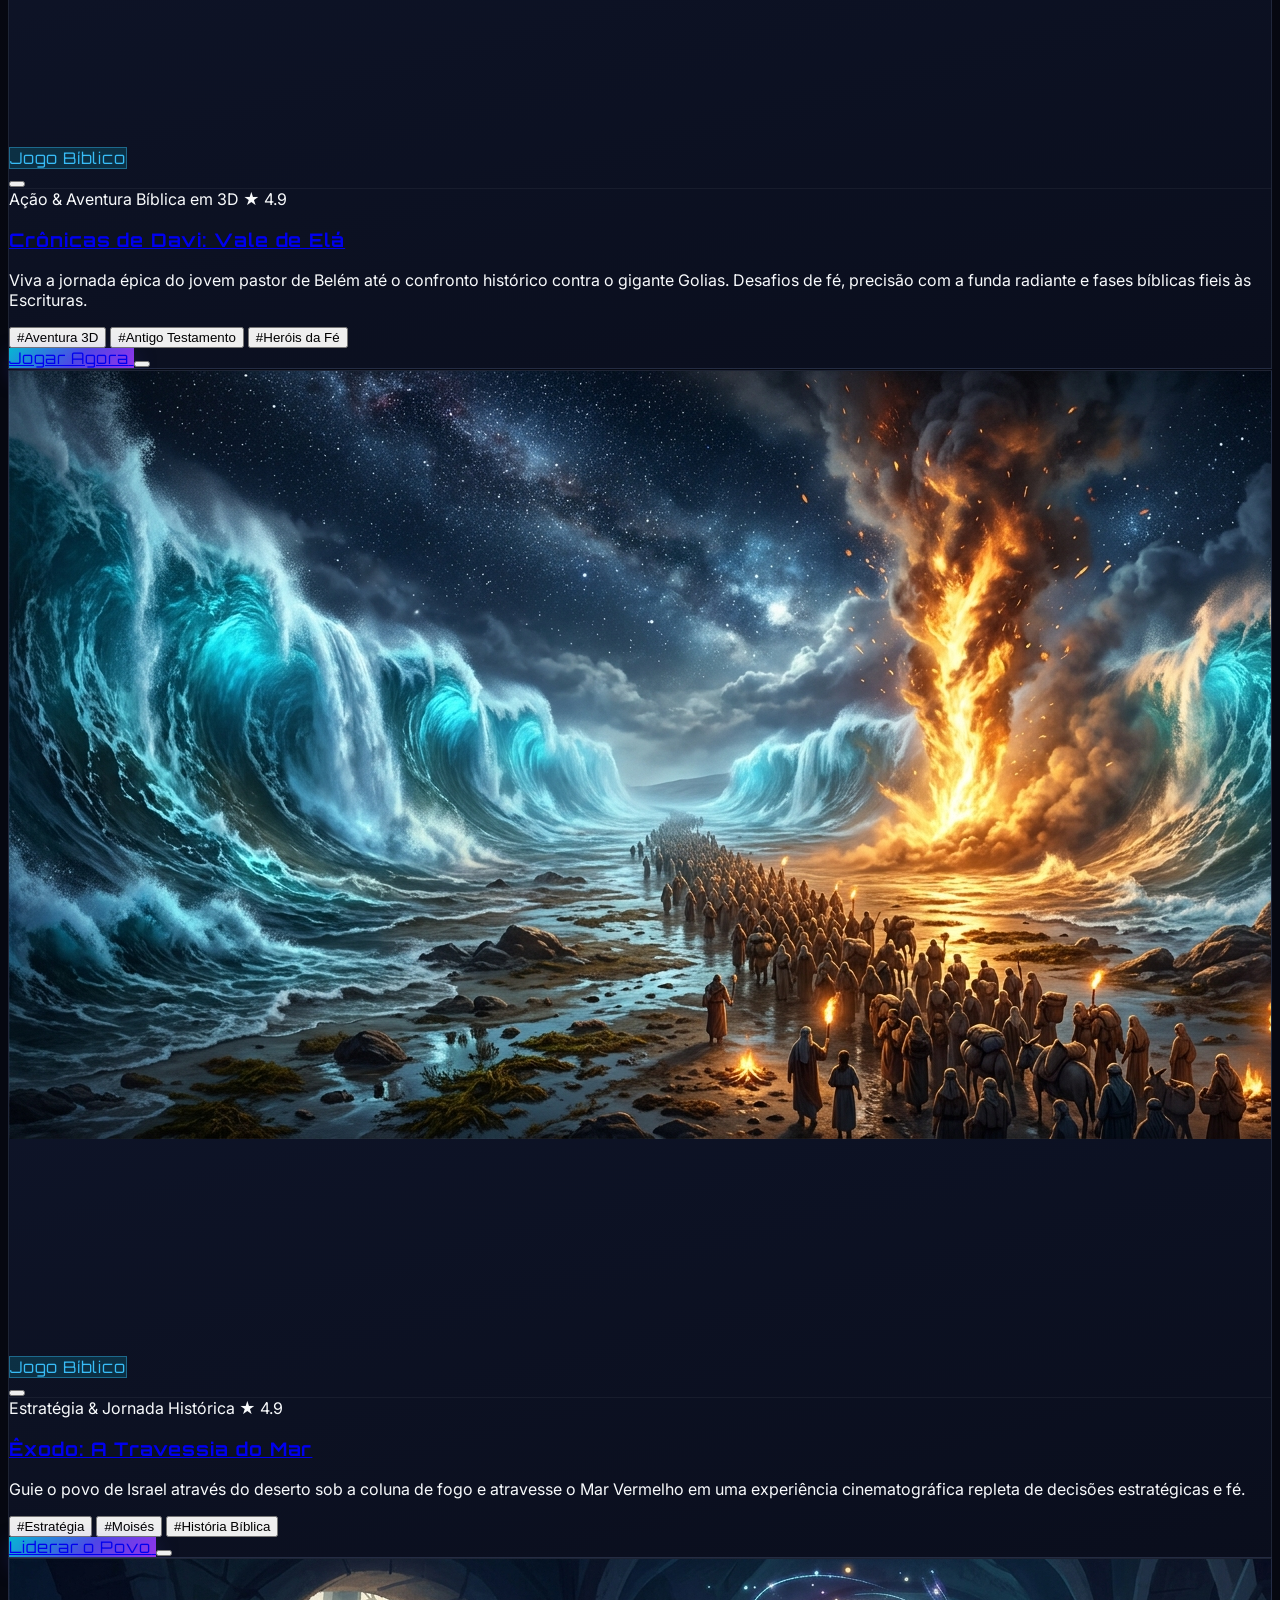
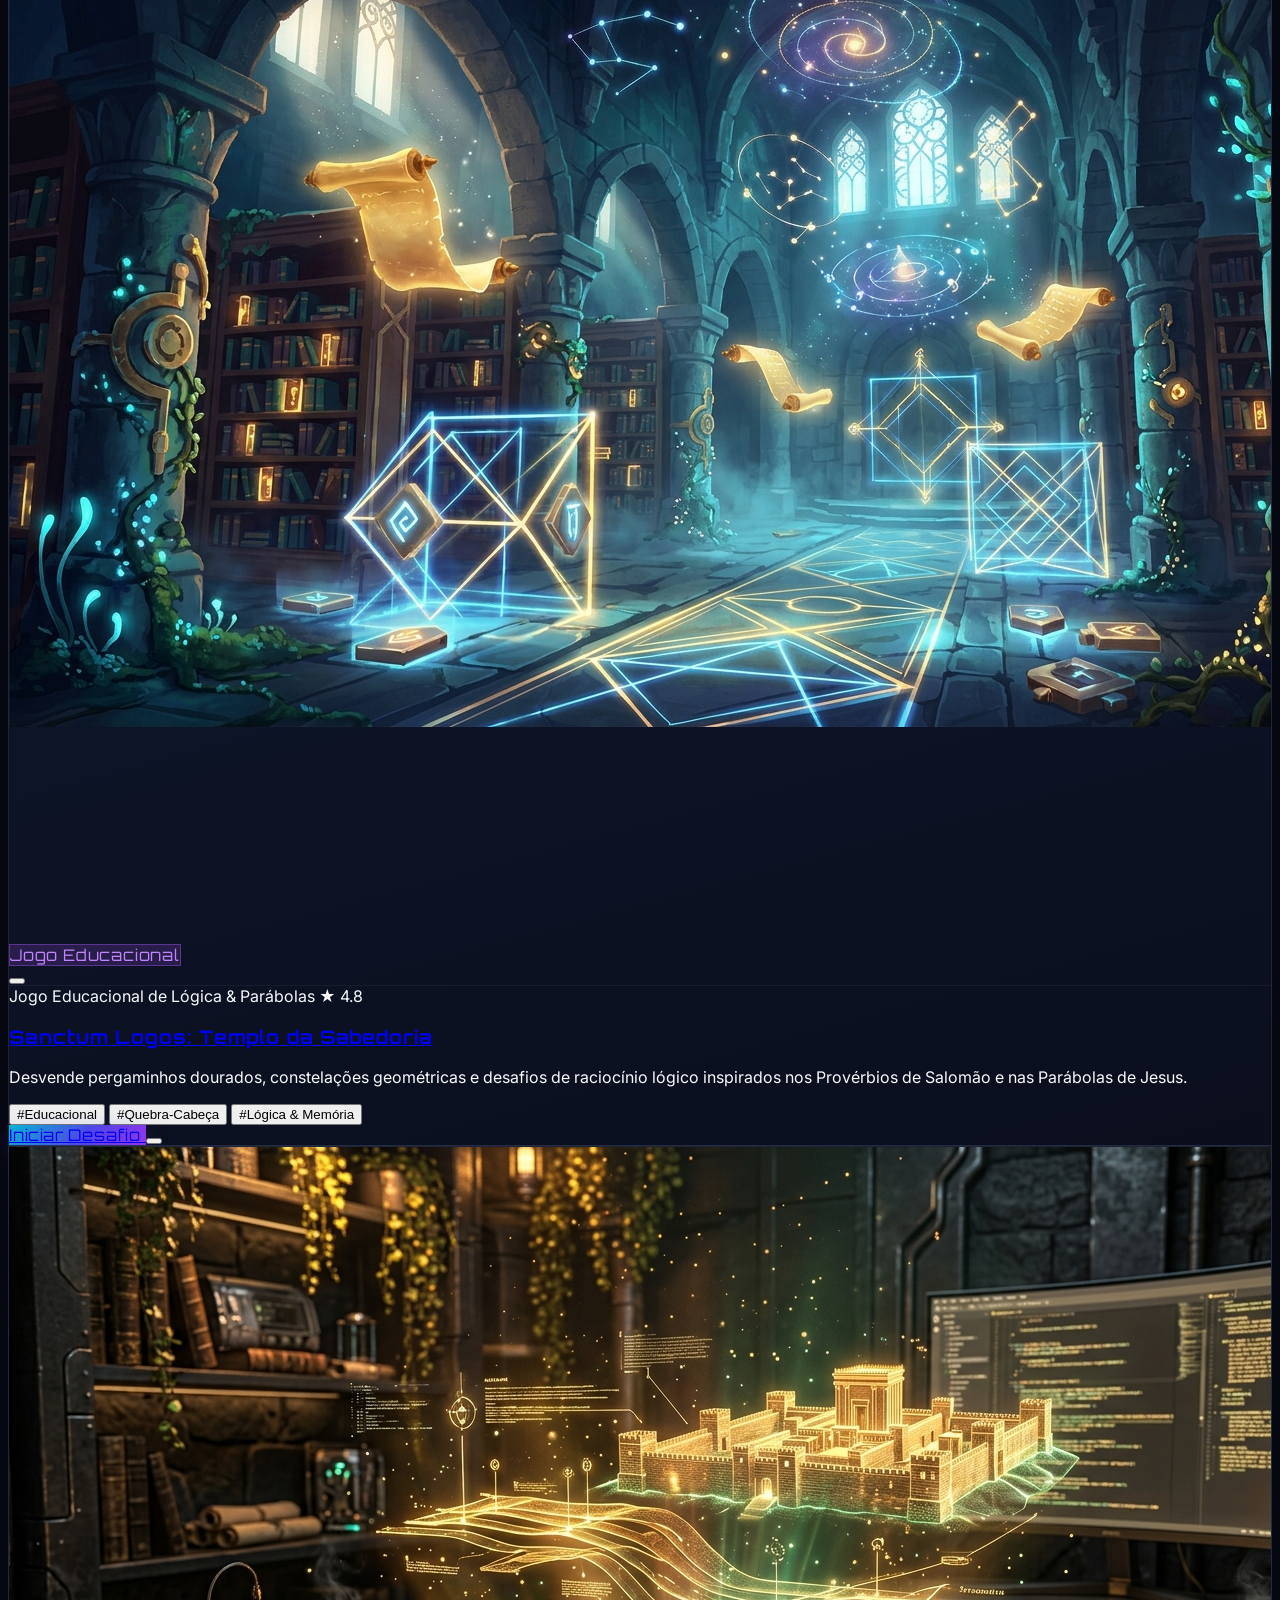
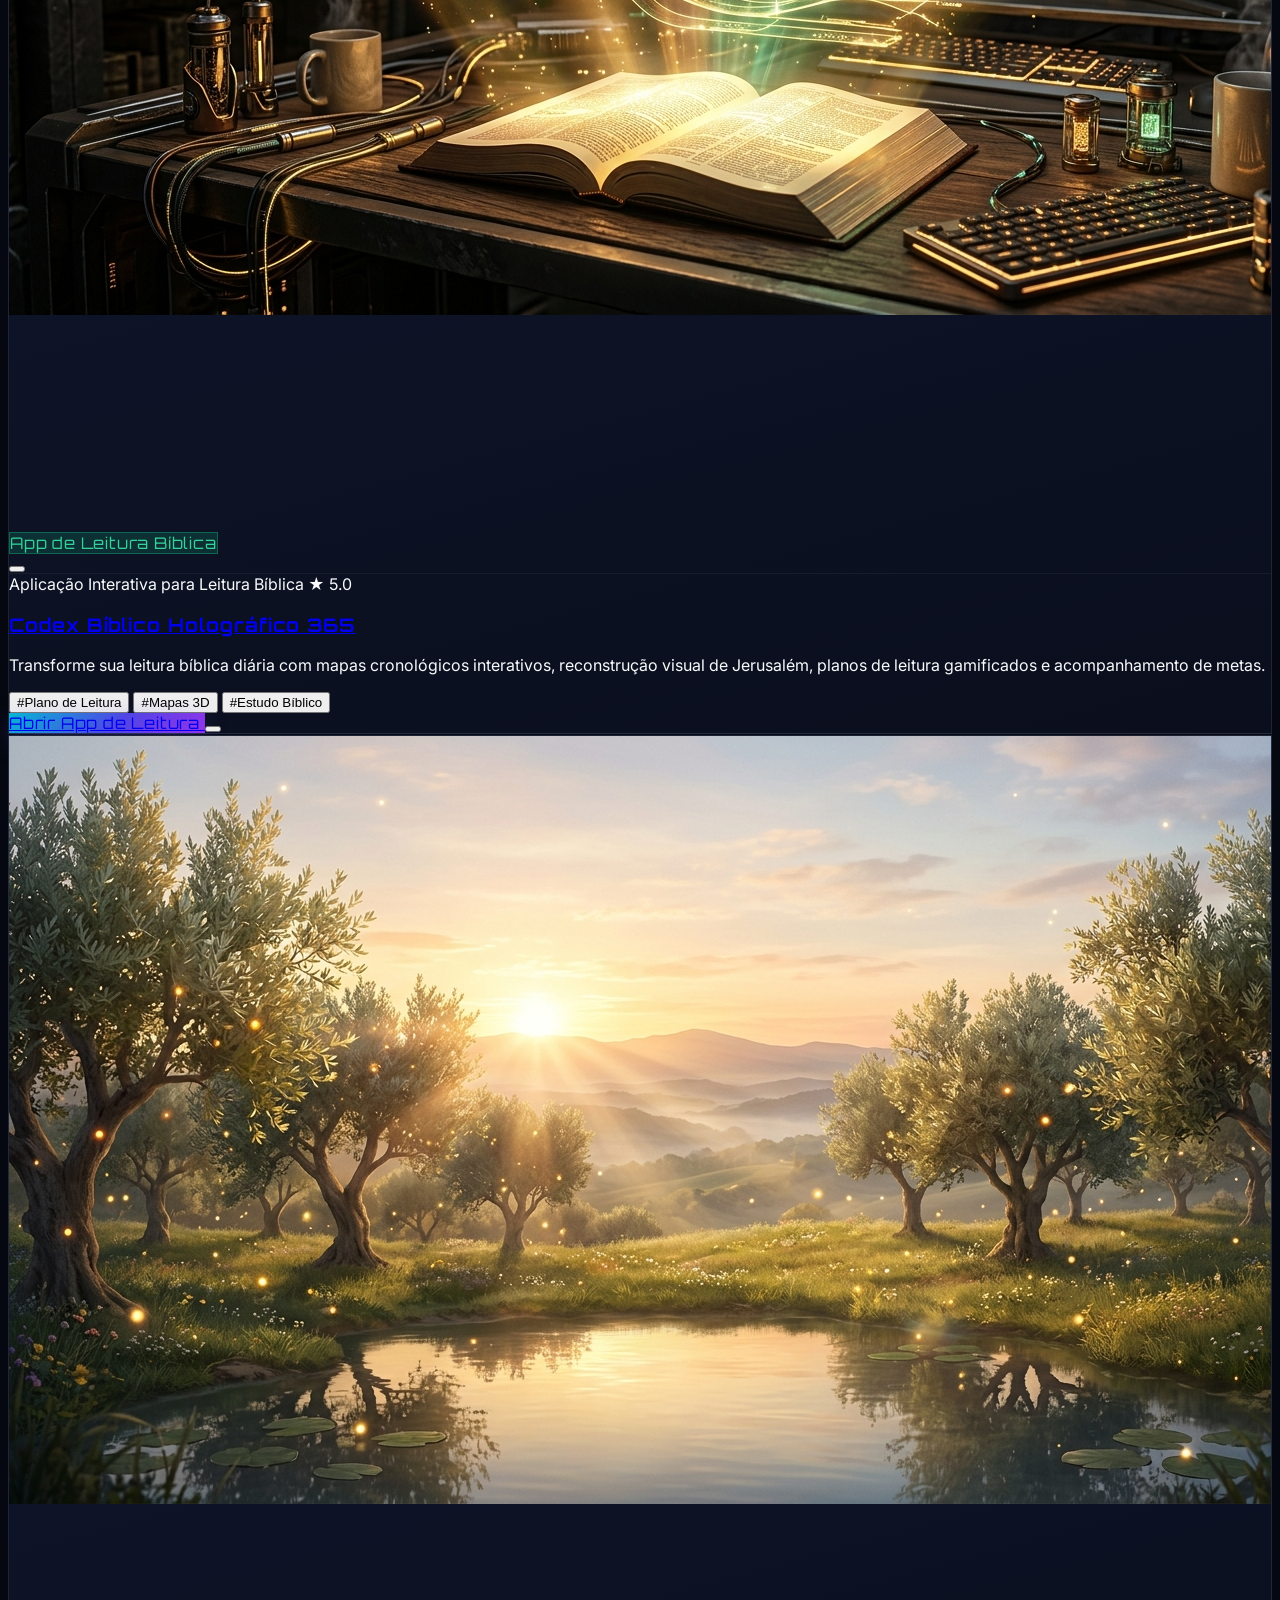
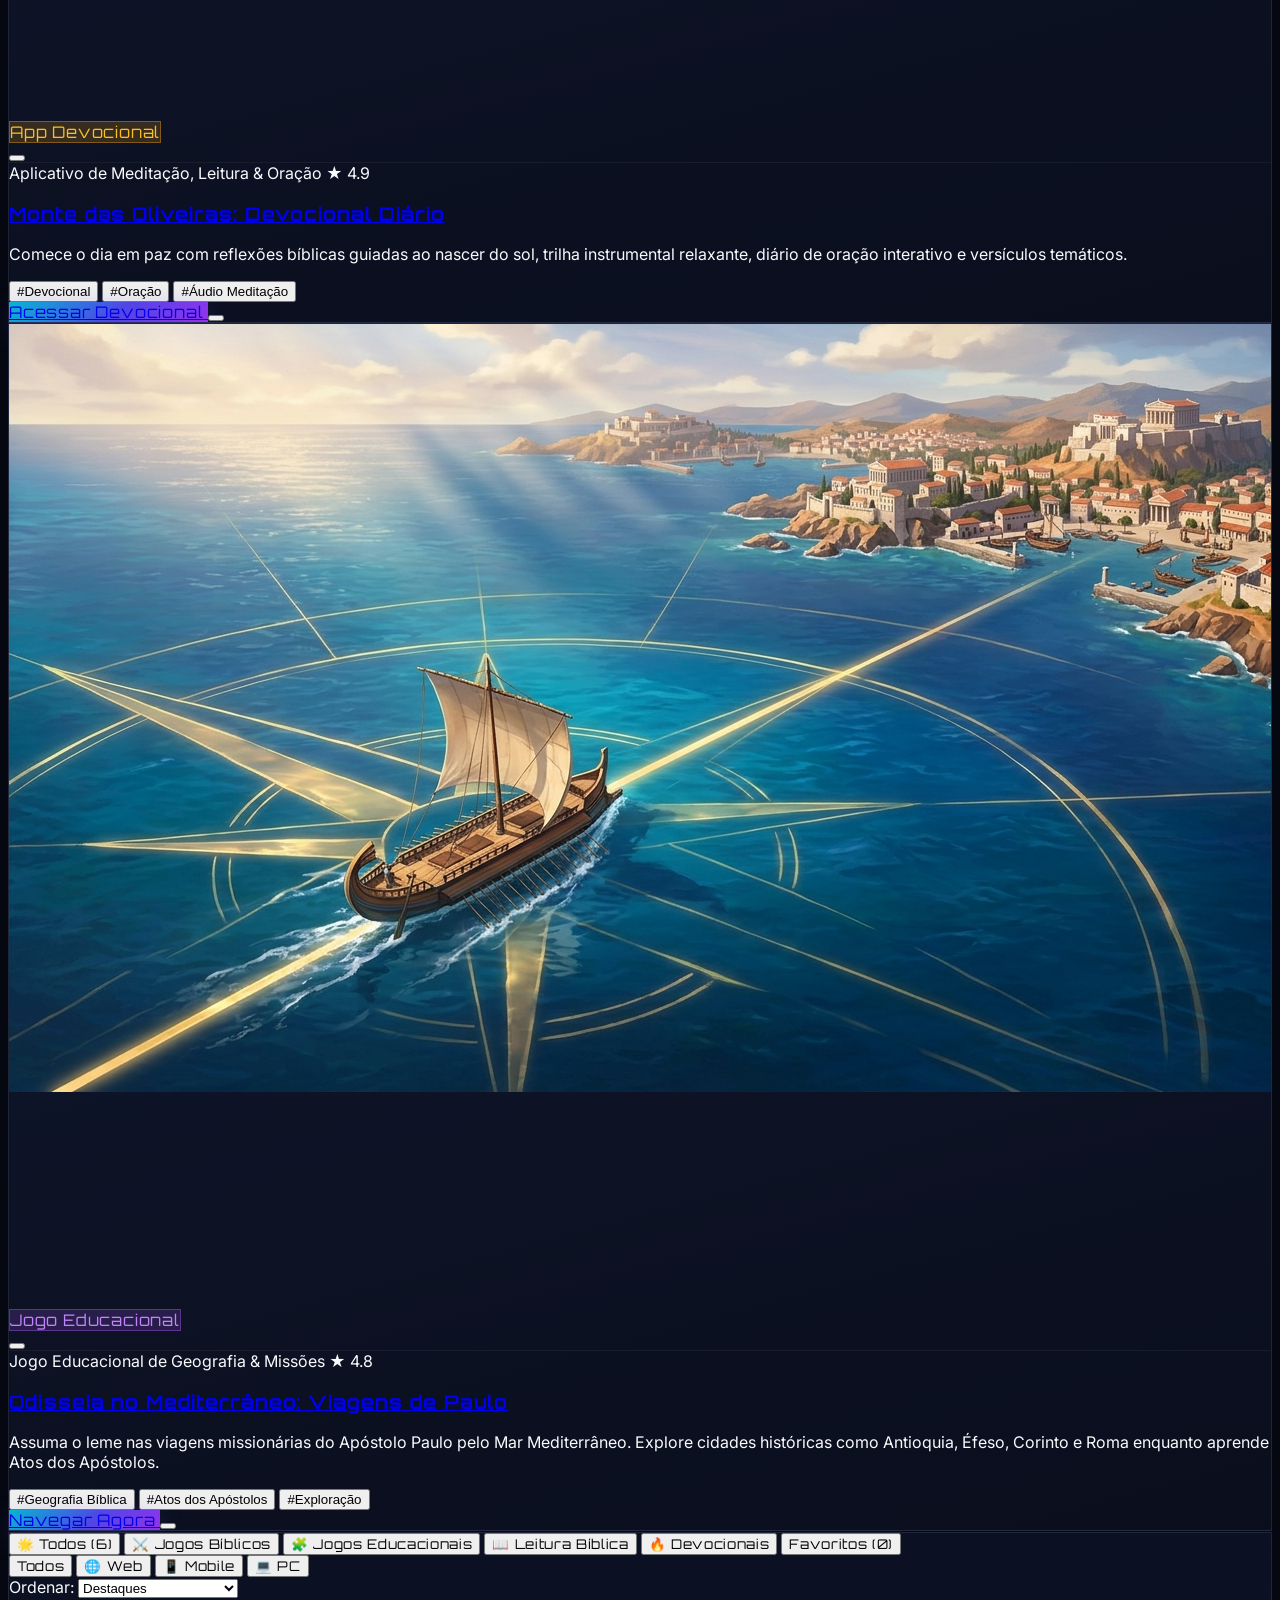
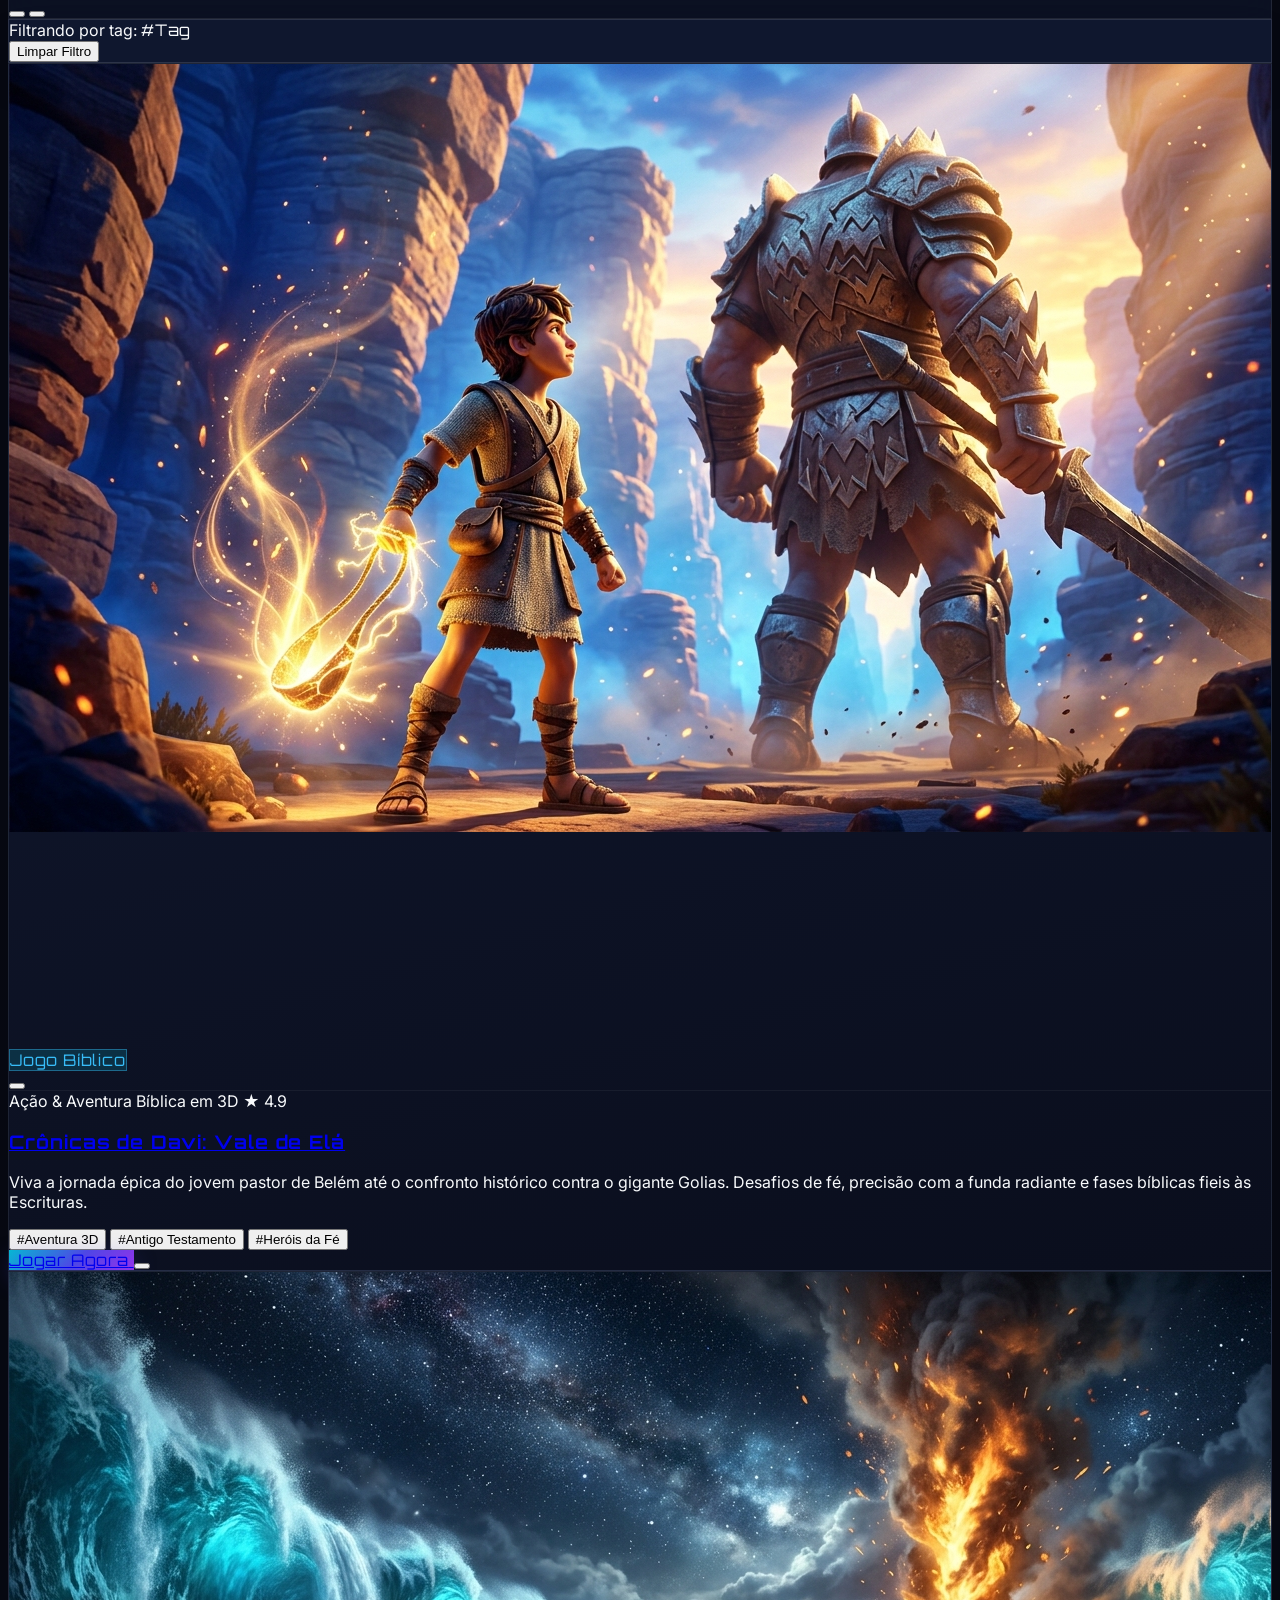
==== commit 1d3704ef: "feat(header): breakpoint responsivo a partir de 1840px - Menu central expande exclusivamente em tela" ====
--- a/home.html
+++ b/home.html
@@ -56,64 +56,63 @@
 <body class="min-h-screen bg-cyber-mesh selection:bg-cyan-400 selection:text-slate-950">
 
   <!-- ===================================================================== -->
-  <!-- BARRA DE NAVEGAÇÃO SUPERIOR (TOP NAVIGATION // 100% FLUIDA & RESPONSIVA) -->
-  <!-- ===================================================================== -->
-  <header class="sticky top-0 z-40 glass-nav w-full px-3 sm:px-4 lg:px-6 xl:px-10">
-    <div class="w-full max-w-[1560px] mx-auto h-16 sm:h-20 flex items-center justify-between gap-2 sm:gap-3 lg:gap-4 xl:gap-6 min-w-0">
+  <!-- BARRA DE NAVEGAÇÃO SUPERIOR (TOP NAVIGATION // RESPONSIVA A PARTIR DE 1840px) -->
+  <!-- ===================================================================== -->
+  <header class="sticky top-0 z-40 glass-nav w-full px-3 sm:px-6 lg:px-8 xl:px-12">
+    <div class="w-full max-w-[1840px] mx-auto h-16 sm:h-20 flex items-center justify-between gap-3 sm:gap-6 min-w-0">
       
       <!-- Lado Esquerdo: Identidade Visual & Logo -->
-      <a href="#topo" class="flex items-center gap-2 sm:gap-2.5 group shrink-0 whitespace-nowrap">
-        <div class="brand-icon-wrapper w-9 h-9 sm:w-10 sm:h-10 xl:w-11 xl:h-11 rounded-xl sm:rounded-2xl bg-gradient-to-br from-cyan-400 via-indigo-500 to-purple-600 p-[2px] shadow-lg shadow-cyan-500/25 transition">
+      <a href="#topo" class="flex items-center gap-2.5 sm:gap-3 group shrink-0 whitespace-nowrap">
+        <div class="brand-icon-wrapper w-9 h-9 sm:w-11 sm:h-11 rounded-xl sm:rounded-2xl bg-gradient-to-br from-cyan-400 via-indigo-500 to-purple-600 p-[2px] shadow-lg shadow-cyan-500/25 transition">
           <div class="w-full h-full bg-slate-950 rounded-[10px] sm:rounded-[14px] flex items-center justify-center p-1 sm:p-1.5 overflow-hidden">
             <img src="assets/icons/lumina-icon.svg" alt="Lumina Play Logo" class="w-full h-full object-contain" />
           </div>
         </div>
-        <div class="flex items-center gap-1.5">
+        <div class="flex items-center gap-1.5 sm:gap-2">
           <div class="flex items-baseline">
-            <span class="font-gamer text-base sm:text-lg xl:text-xl font-black tracking-wider text-white">LUMINA</span>
-            <span class="font-gamer text-base sm:text-lg xl:text-xl font-black tracking-wider bg-gradient-to-r from-cyan-400 to-indigo-400 bg-clip-text text-transparent ml-1">PLAY</span>
-          </div>
-          <span class="text-[9px] font-gamer uppercase tracking-widest px-2 py-0.5 rounded-full bg-cyan-500/15 text-cyan-300 border border-cyan-400/30 font-bold hidden 2xl:inline-block">
+            <span class="font-gamer text-base sm:text-xl font-black tracking-wider text-white">LUMINA</span>
+            <span class="font-gamer text-base sm:text-xl font-black tracking-wider bg-gradient-to-r from-cyan-400 to-indigo-400 bg-clip-text text-transparent ml-1">PLAY</span>
+          </div>
+          <span class="text-[9px] font-gamer uppercase tracking-widest px-2.5 py-0.5 rounded-full bg-cyan-500/15 text-cyan-300 border border-cyan-400/30 font-bold hidden sm:inline-block">
             HUB
           </span>
         </div>
       </a>
 
-      <!-- Centro: Links de Navegação (visível a partir de lg: 1024px com adaptação compacta) -->
-      <nav class="hidden lg:flex items-center gap-1 xl:gap-2.5 shrink-0" aria-label="Navegação Principal">
-        <a href="#topo" class="header-nav-link is-active">
-          <i data-lucide="Compass" class="w-3.5 h-3.5 xl:w-4 xl:h-4 text-cyan-400 shrink-0"></i>
+      <!-- Centro: Links de Navegação (exibição expandida a partir de 1840px para garantir total espaço livre) -->
+      <nav class="header-nav-desktop items-center gap-2 xl:gap-4 shrink-0" aria-label="Navegação Principal">
+        <a href="#topo" class="header-nav-link is-active whitespace-nowrap">
+          <i data-lucide="Compass" class="w-4 h-4 text-cyan-400 shrink-0"></i>
           <span>Explorar</span>
         </a>
-        <a href="#catalogoCompleto" class="header-nav-link">
-          <i data-lucide="Gamepad2" class="w-3.5 h-3.5 xl:w-4 xl:h-4 shrink-0"></i>
+        <a href="#catalogoCompleto" class="header-nav-link whitespace-nowrap">
+          <i data-lucide="Gamepad2" class="w-4 h-4 shrink-0"></i>
           <span>Catálogo</span>
         </a>
-        <a href="#desafioDiarioSection" class="header-nav-link">
-          <i data-lucide="Flame" class="w-3.5 h-3.5 xl:w-4 xl:h-4 text-amber-400 shrink-0"></i>
-          <span class="hidden xl:inline">Desafio Diário</span>
-          <span class="xl:hidden">Desafio</span>
+        <a href="#desafioDiarioSection" class="header-nav-link whitespace-nowrap">
+          <i data-lucide="Flame" class="w-4 h-4 text-amber-400 shrink-0"></i>
+          <span>Desafio Diário</span>
         </a>
-        <button type="button" data-nav-cat="favoritos" class="header-nav-link nav-cat-btn text-rose-300 hover:text-white">
-          <i data-lucide="Heart" class="w-3.5 h-3.5 xl:w-4 xl:h-4 fill-rose-500 text-rose-500 shrink-0"></i>
+        <button type="button" data-nav-cat="favoritos" class="header-nav-link nav-cat-btn text-rose-300 hover:text-white whitespace-nowrap">
+          <i data-lucide="Heart" class="w-4 h-4 fill-rose-500 text-rose-500 shrink-0"></i>
           <span>Favoritos</span>
-          <span id="headerCountFavorites" class="px-1.5 py-0.5 rounded-full bg-rose-500/20 text-rose-300 text-[10px] font-bold border border-rose-500/30">0</span>
+          <span id="headerCountFavorites" class="px-2 py-0.5 rounded-full bg-rose-500/20 text-rose-300 text-[10px] font-bold border border-rose-500/30">0</span>
         </button>
       </nav>
 
-      <!-- Lado Direito: Busca, SFX, Instalação PWA, Botão Novo Jogo & Menu Mobile/Tablet -->
-      <div class="flex items-center gap-1.5 sm:gap-2 xl:gap-2.5 shrink-0">
+      <!-- Lado Direito: Busca, SFX, Instalação PWA, Botão Novo Jogo & Botão Menu -->
+      <div class="flex items-center gap-2 sm:gap-3 shrink-0">
         
         <!-- Barra de Busca Desktop / Tablet (a partir de sm: 640px) -->
-        <div class="hidden sm:flex relative w-32 md:w-40 lg:w-36 xl:w-52 focus-within:w-44 xl:focus-within:w-60 search-box-sleek rounded-xl sm:rounded-2xl items-center transition-all duration-300">
-          <i data-lucide="Search" class="w-3.5 h-3.5 text-slate-400 absolute left-3 pointer-events-none"></i>
+        <div class="hidden sm:flex relative w-40 md:w-52 lg:w-60 focus-within:w-64 search-box-sleek rounded-xl sm:rounded-2xl items-center transition-all duration-300">
+          <i data-lucide="Search" class="w-4 h-4 text-slate-400 absolute left-3.5 pointer-events-none"></i>
           <input
             id="globalSearchInput"
             type="text"
             placeholder="Buscar..."
-            class="w-full pl-8 pr-7 py-1.5 sm:py-2 rounded-xl sm:rounded-2xl bg-transparent text-xs text-white placeholder-slate-400 focus:outline-none"
+            class="w-full pl-9 pr-8 py-2 rounded-xl sm:rounded-2xl bg-transparent text-xs text-white placeholder-slate-400 focus:outline-none"
           />
-          <kbd class="hidden md:inline-block absolute right-2.5 text-[9px] font-mono text-slate-500 bg-slate-900 border border-slate-700/60 px-1 py-0.5 rounded pointer-events-none">
+          <kbd class="hidden md:inline-block absolute right-2.5 text-[9px] font-mono text-slate-500 bg-slate-900 border border-slate-700/60 px-1.5 py-0.5 rounded pointer-events-none">
             /
           </kbd>
         </div>
@@ -156,21 +155,20 @@
         <button
           id="btnOpenAddGame"
           type="button"
-          class="btn-launch px-2.5 py-1.5 sm:px-3 sm:py-2 xl:px-4 xl:py-2.5 rounded-xl sm:rounded-2xl text-xs font-gamer font-bold text-white uppercase tracking-wider flex items-center gap-1.5 shrink-0 shadow-lg whitespace-nowrap"
+          class="btn-launch px-3 py-2 sm:px-4 sm:py-2.5 rounded-xl sm:rounded-2xl text-xs font-gamer font-bold text-white uppercase tracking-wider flex items-center gap-1.5 shrink-0 shadow-lg whitespace-nowrap"
           title="Adicionar Jogo ou Gerar Código"
         >
           <i data-lucide="Plus" class="w-4 h-4"></i>
-          <span class="hidden sm:inline lg:hidden xl:inline">Novo Jogo</span>
-          <span class="hidden lg:inline xl:hidden">Novo</span>
-        </button>
-
-        <!-- Botão Menu Dropdown para Tablets e Celulares (< 1024px) -->
+          <span class="hidden sm:inline">Novo Jogo</span>
+        </button>
+
+        <!-- Botão Menu Dropdown (< 1840px) -->
         <button
           id="btnHeaderMenuToggle"
           type="button"
-          class="lg:hidden header-icon-btn"
-          title="Abrir Menu de Navegação"
-          aria-label="Abrir Menu de Navegação"
+          class="header-menu-toggle-btn header-icon-btn"
+          title="Menu de Navegação"
+          aria-label="Menu de Navegação"
         >
           <i id="headerMenuIcon" data-lucide="Menu" class="w-4 h-4 text-slate-300"></i>
         </button>
@@ -192,28 +190,30 @@
       </div>
     </div>
 
-    <!-- Menu Dropdown para Tablets e Telas Menores (< 1024px) -->
-    <div id="headerMobileDropdown" class="lg:hidden header-mobile-dropdown">
-      <div class="px-2 pt-2 pb-4 space-y-1.5 border-t border-white/10 mt-1">
-        <a href="#topo" class="mobile-dropdown-link is-active">
-          <i data-lucide="Compass" class="w-4 h-4 text-cyan-400 shrink-0"></i>
-          <span>Explorar Destaques</span>
-        </a>
-        <a href="#catalogoCompleto" class="mobile-dropdown-link">
-          <i data-lucide="Gamepad2" class="w-4 h-4 text-purple-400 shrink-0"></i>
-          <span>Catálogo de Jogos & Apps</span>
-        </a>
-        <a href="#desafioDiarioSection" class="mobile-dropdown-link">
-          <i data-lucide="Flame" class="w-4 h-4 text-amber-400 shrink-0"></i>
-          <span>Desafio Bíblico Diário</span>
-        </a>
-        <button type="button" data-nav-cat="favoritos" class="mobile-dropdown-link w-full text-left justify-between">
-          <div class="flex items-center gap-2.5">
-            <i data-lucide="Heart" class="w-4 h-4 fill-rose-500 text-rose-500 shrink-0"></i>
-            <span>Meus Favoritos</span>
-          </div>
-          <span id="dropdownCountFavorites" class="px-2 py-0.5 rounded-full bg-rose-500/20 text-rose-300 text-[10px] font-bold border border-rose-500/30">0</span>
-        </button>
+    <!-- Menu Dropdown Responsivo (< 1840px) -->
+    <div id="headerMobileDropdown" class="header-mobile-dropdown">
+      <div class="px-3 sm:px-6 pt-2 pb-4 border-t border-white/10 mt-1 max-w-[1840px] mx-auto">
+        <div class="grid grid-cols-1 sm:grid-cols-2 lg:grid-cols-4 gap-2.5 pt-1">
+          <a href="#topo" class="mobile-dropdown-link is-active">
+            <i data-lucide="Compass" class="w-4 h-4 text-cyan-400 shrink-0"></i>
+            <span>Explorar Destaques</span>
+          </a>
+          <a href="#catalogoCompleto" class="mobile-dropdown-link">
+            <i data-lucide="Gamepad2" class="w-4 h-4 text-purple-400 shrink-0"></i>
+            <span>Catálogo de Jogos & Apps</span>
+          </a>
+          <a href="#desafioDiarioSection" class="mobile-dropdown-link">
+            <i data-lucide="Flame" class="w-4 h-4 text-amber-400 shrink-0"></i>
+            <span>Desafio Bíblico Diário</span>
+          </a>
+          <button type="button" data-nav-cat="favoritos" class="mobile-dropdown-link text-left justify-between">
+            <div class="flex items-center gap-2.5">
+              <i data-lucide="Heart" class="w-4 h-4 fill-rose-500 text-rose-500 shrink-0"></i>
+              <span>Meus Favoritos</span>
+            </div>
+            <span id="dropdownCountFavorites" class="px-2 py-0.5 rounded-full bg-rose-500/20 text-rose-300 text-[10px] font-bold border border-rose-500/30">0</span>
+          </button>
+        </div>
       </div>
     </div>
   </header>
--- a/css/styles.css
+++ b/css/styles.css
@@ -526,7 +526,7 @@
   box-shadow: 0 -4px 25px rgba(0, 0, 0, 0.6);
 }
 
-@media (min-width: 1024px) {
+@media (min-width: 768px) {
   .mobile-bottom-nav {
     display: none !important;
   }
@@ -553,19 +553,42 @@
   transform: translateY(-1px);
 }
 
-/* Espaçamento inferior do body no mobile e tablet para não cobrir o rodapé */
+/* Espaçamento inferior do body no mobile para não cobrir o rodapé */
 body {
   padding-bottom: 5.5rem;
 }
 
-@media (min-width: 1024px) {
+@media (min-width: 768px) {
   body {
-    padding-bottom: 0;
-  }
-}
-
-/* ==========================================================================
-   BARRA DE BUSCA EXPANSÍVEL MOBILE & DROPDOWN TABLET/MOBILE
+    padding-bottom: 0 !important;
+  }
+}
+
+/* ==========================================================================
+   BREAKPOINT 1840px - RESPONSIVIDADE DO HEADER
+   ========================================================================== */
+.header-nav-desktop {
+  display: none !important;
+}
+
+.header-menu-toggle-btn {
+  display: inline-flex !important;
+}
+
+@media (min-width: 1840px) {
+  .header-nav-desktop {
+    display: flex !important;
+  }
+  .header-menu-toggle-btn {
+    display: none !important;
+  }
+  .header-mobile-dropdown {
+    display: none !important;
+  }
+}
+
+/* ==========================================================================
+   BARRA DE BUSCA EXPANSÍVEL MOBILE & DROPDOWN (< 1840px)
    ========================================================================== */
 #mobileSearchBar {
   max-height: 0;
@@ -587,7 +610,7 @@
 }
 
 .header-mobile-dropdown.is-open {
-  max-height: 320px;
+  max-height: 380px;
   opacity: 1;
 }
 
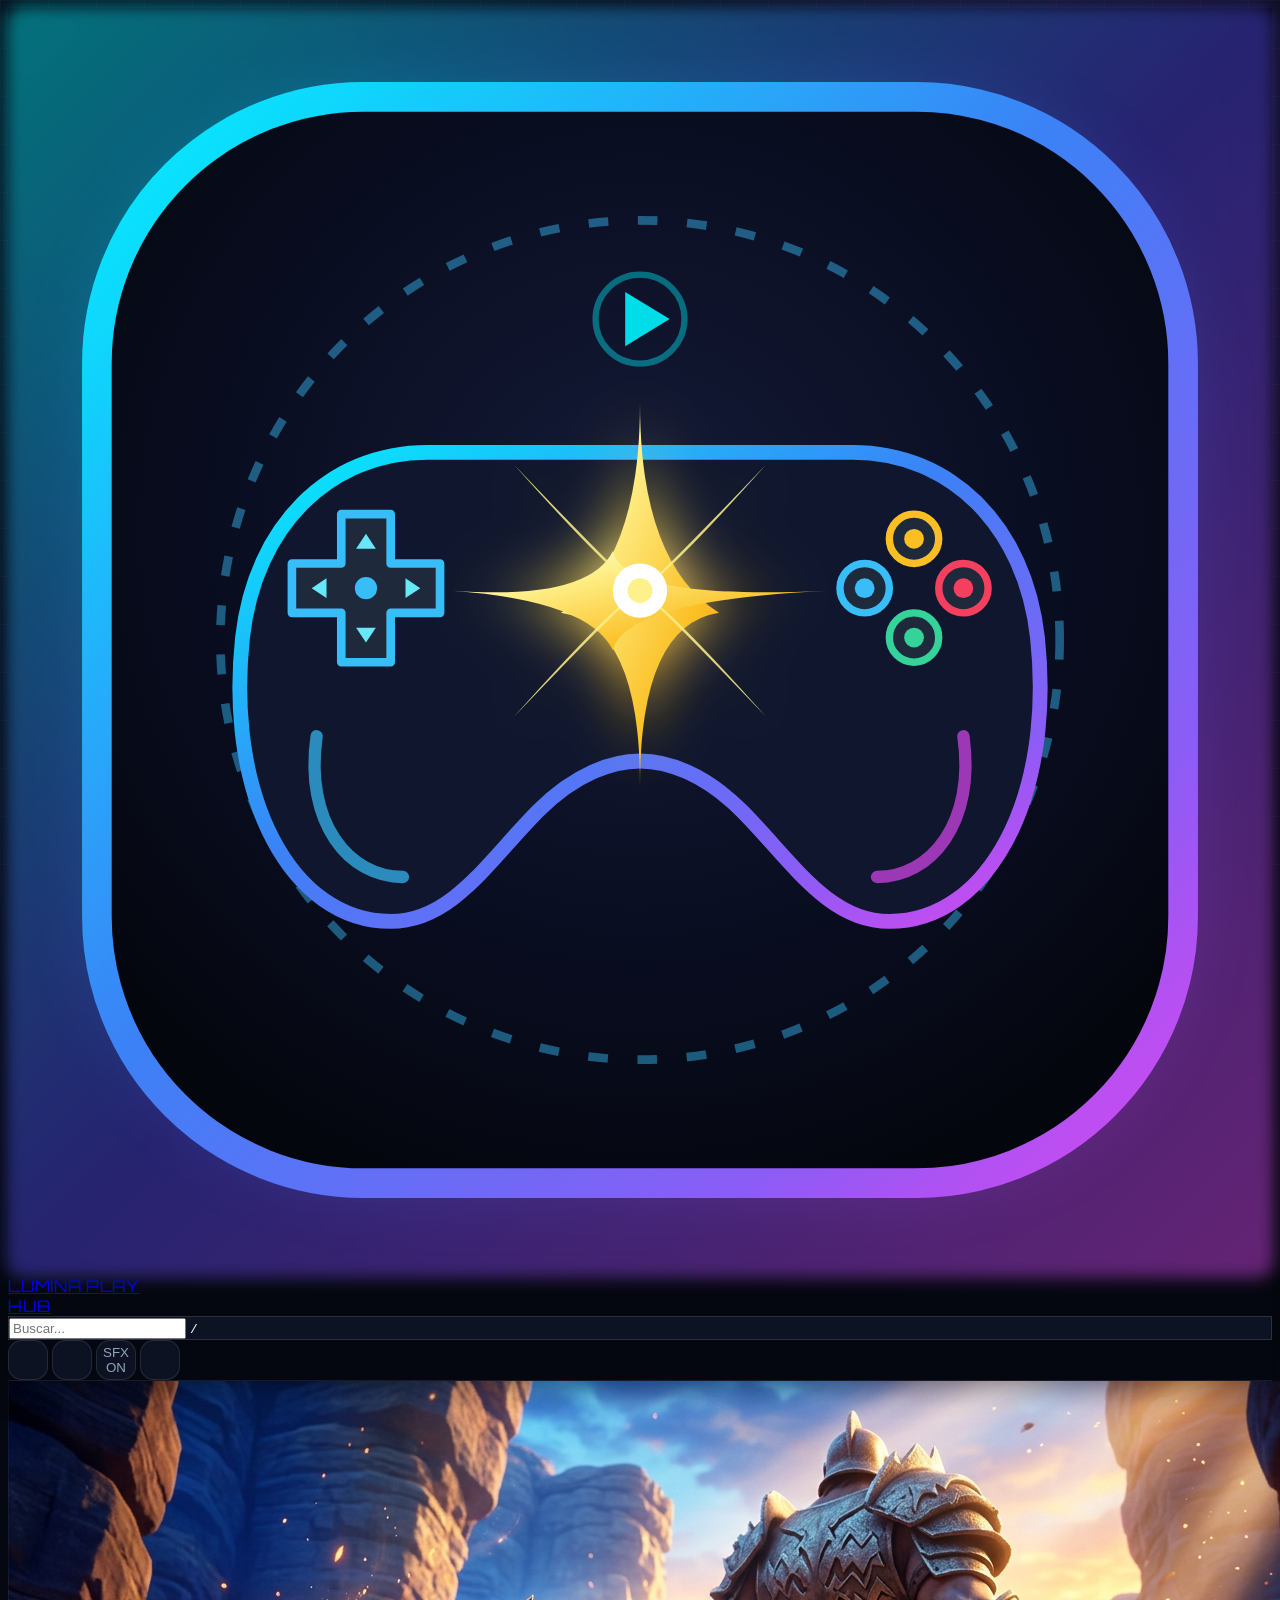
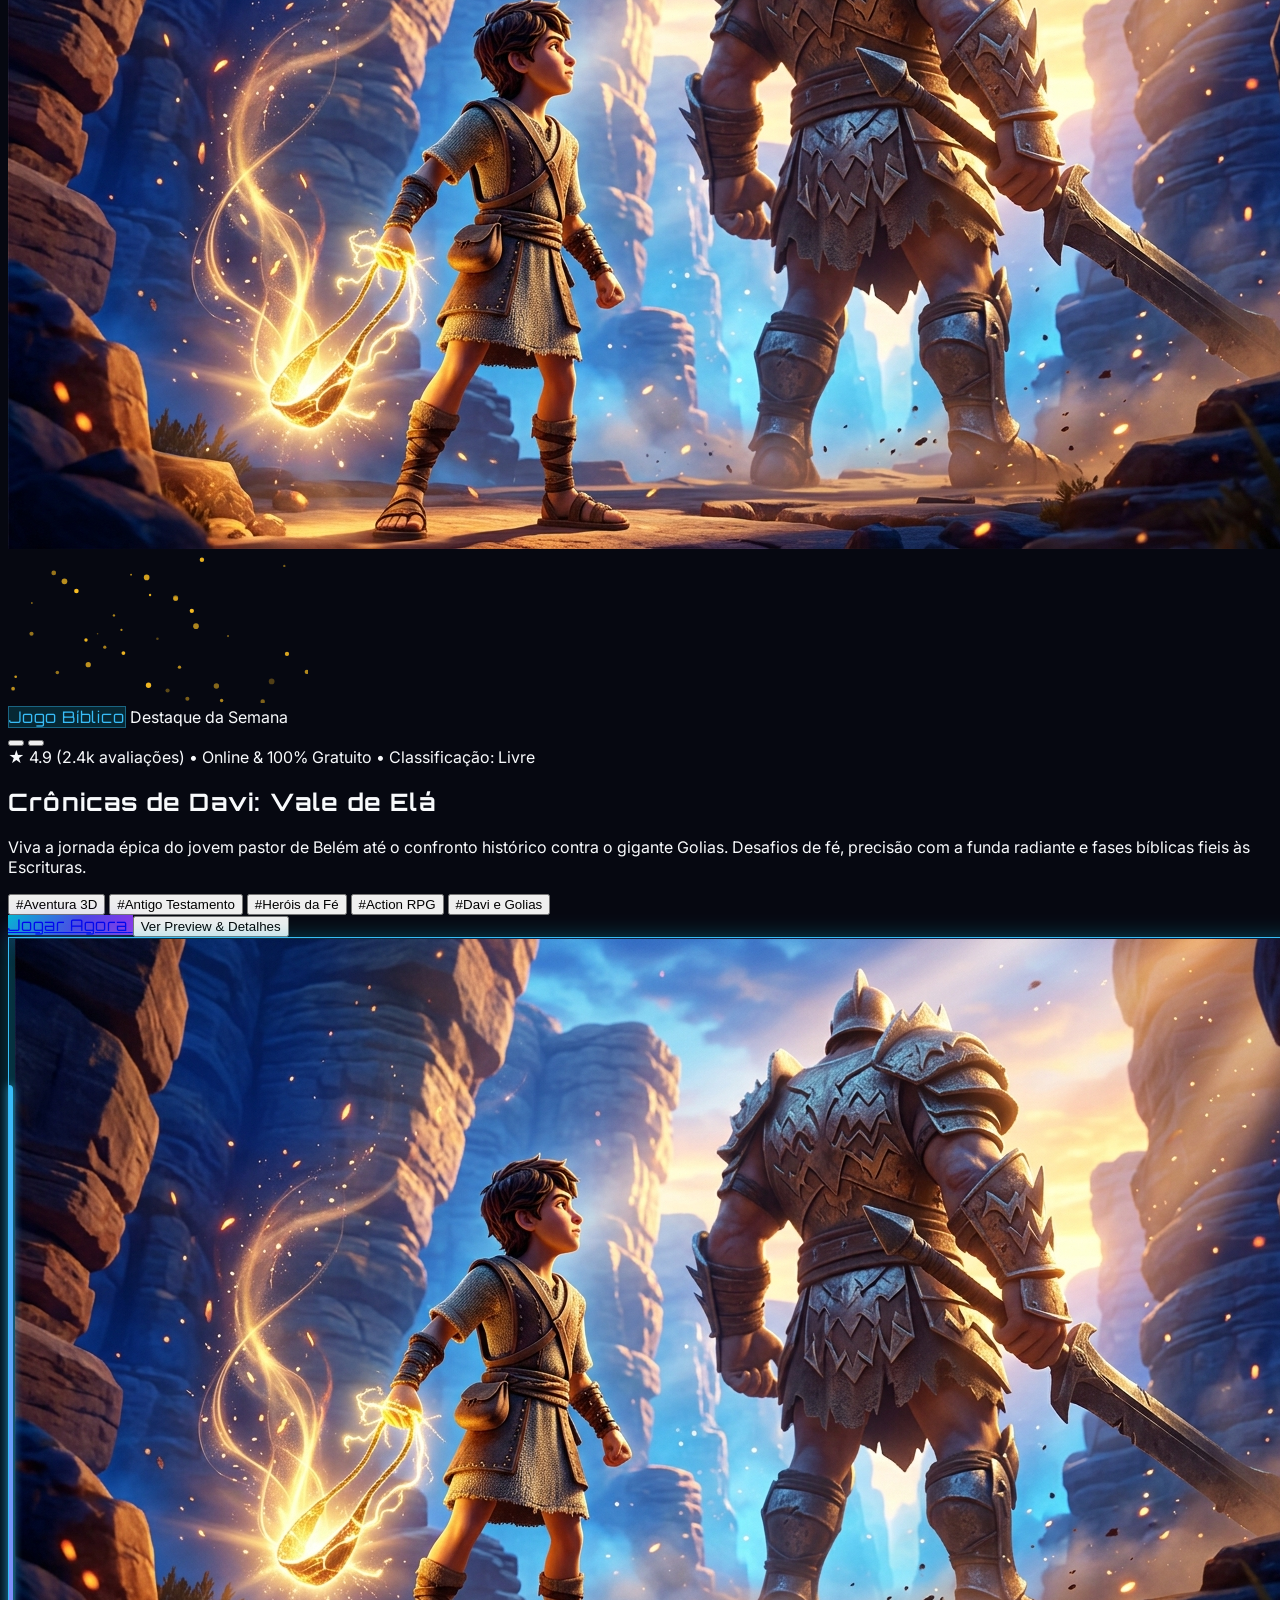
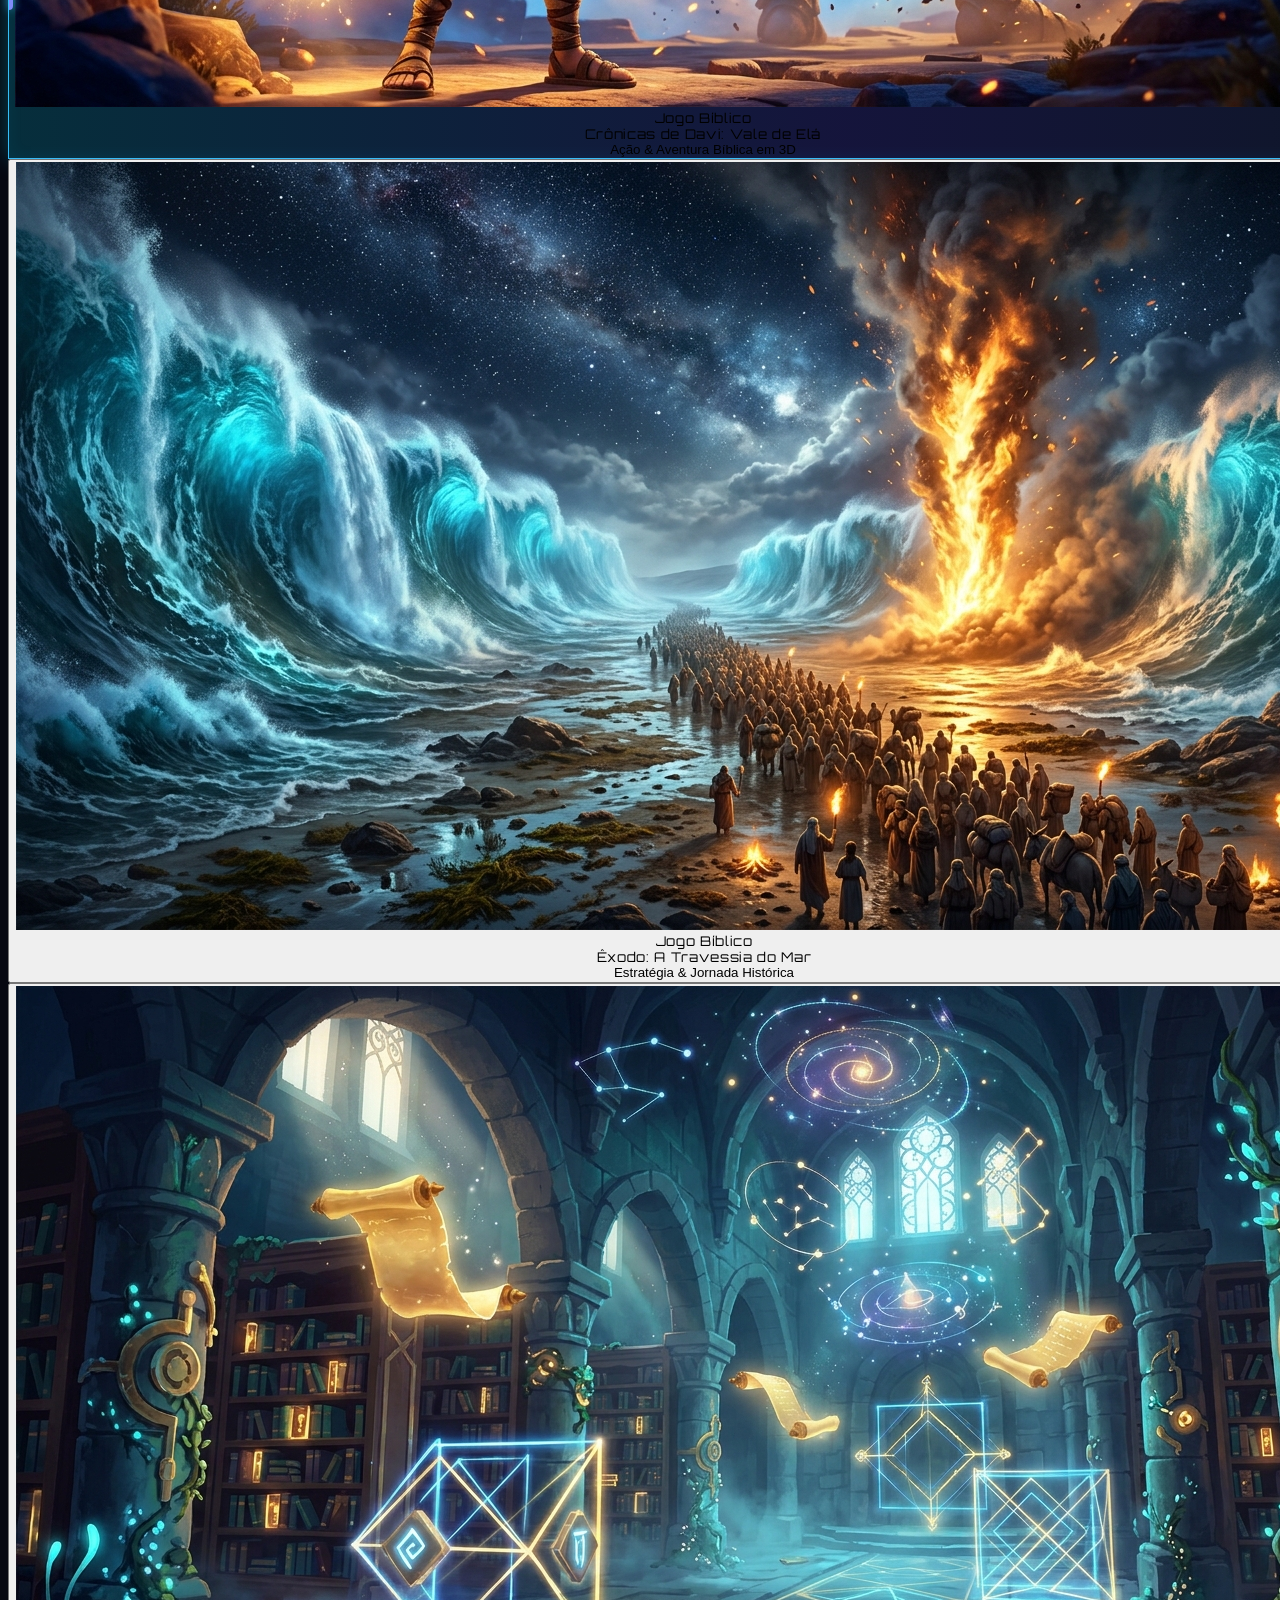
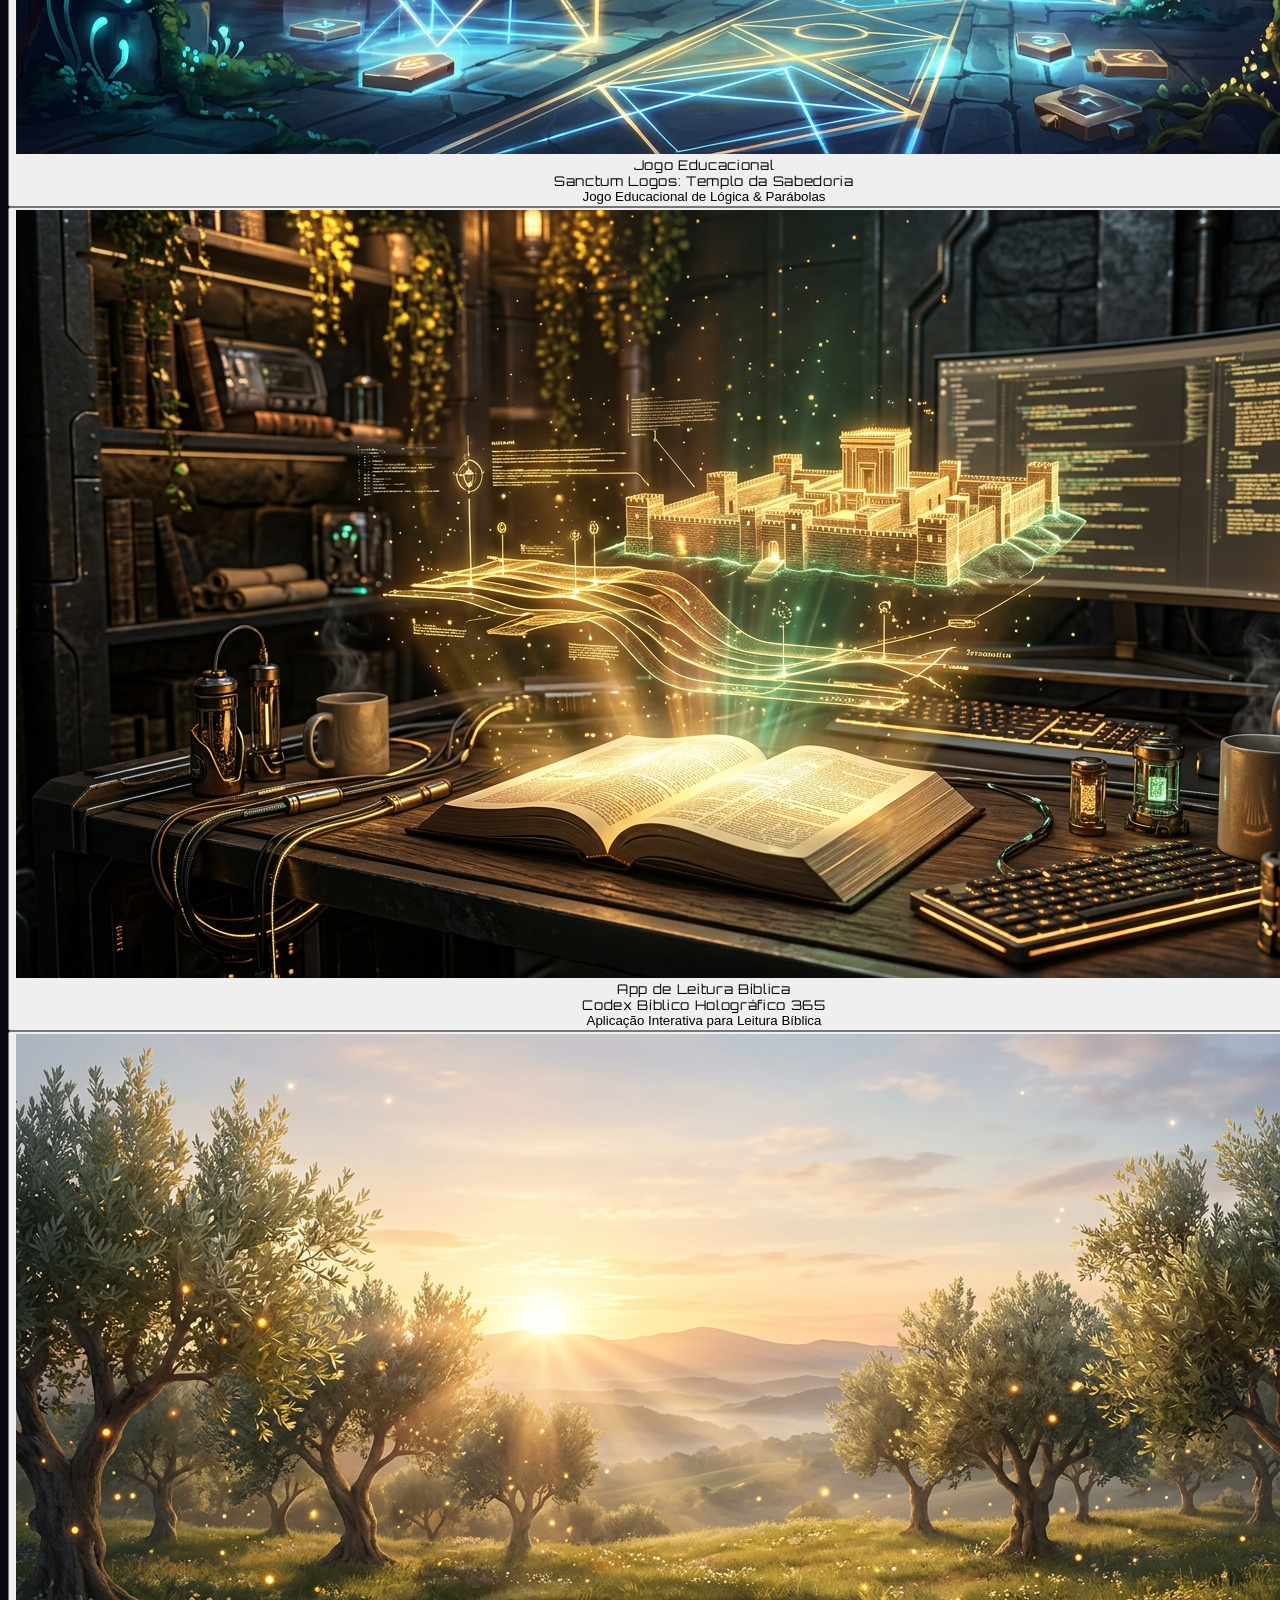
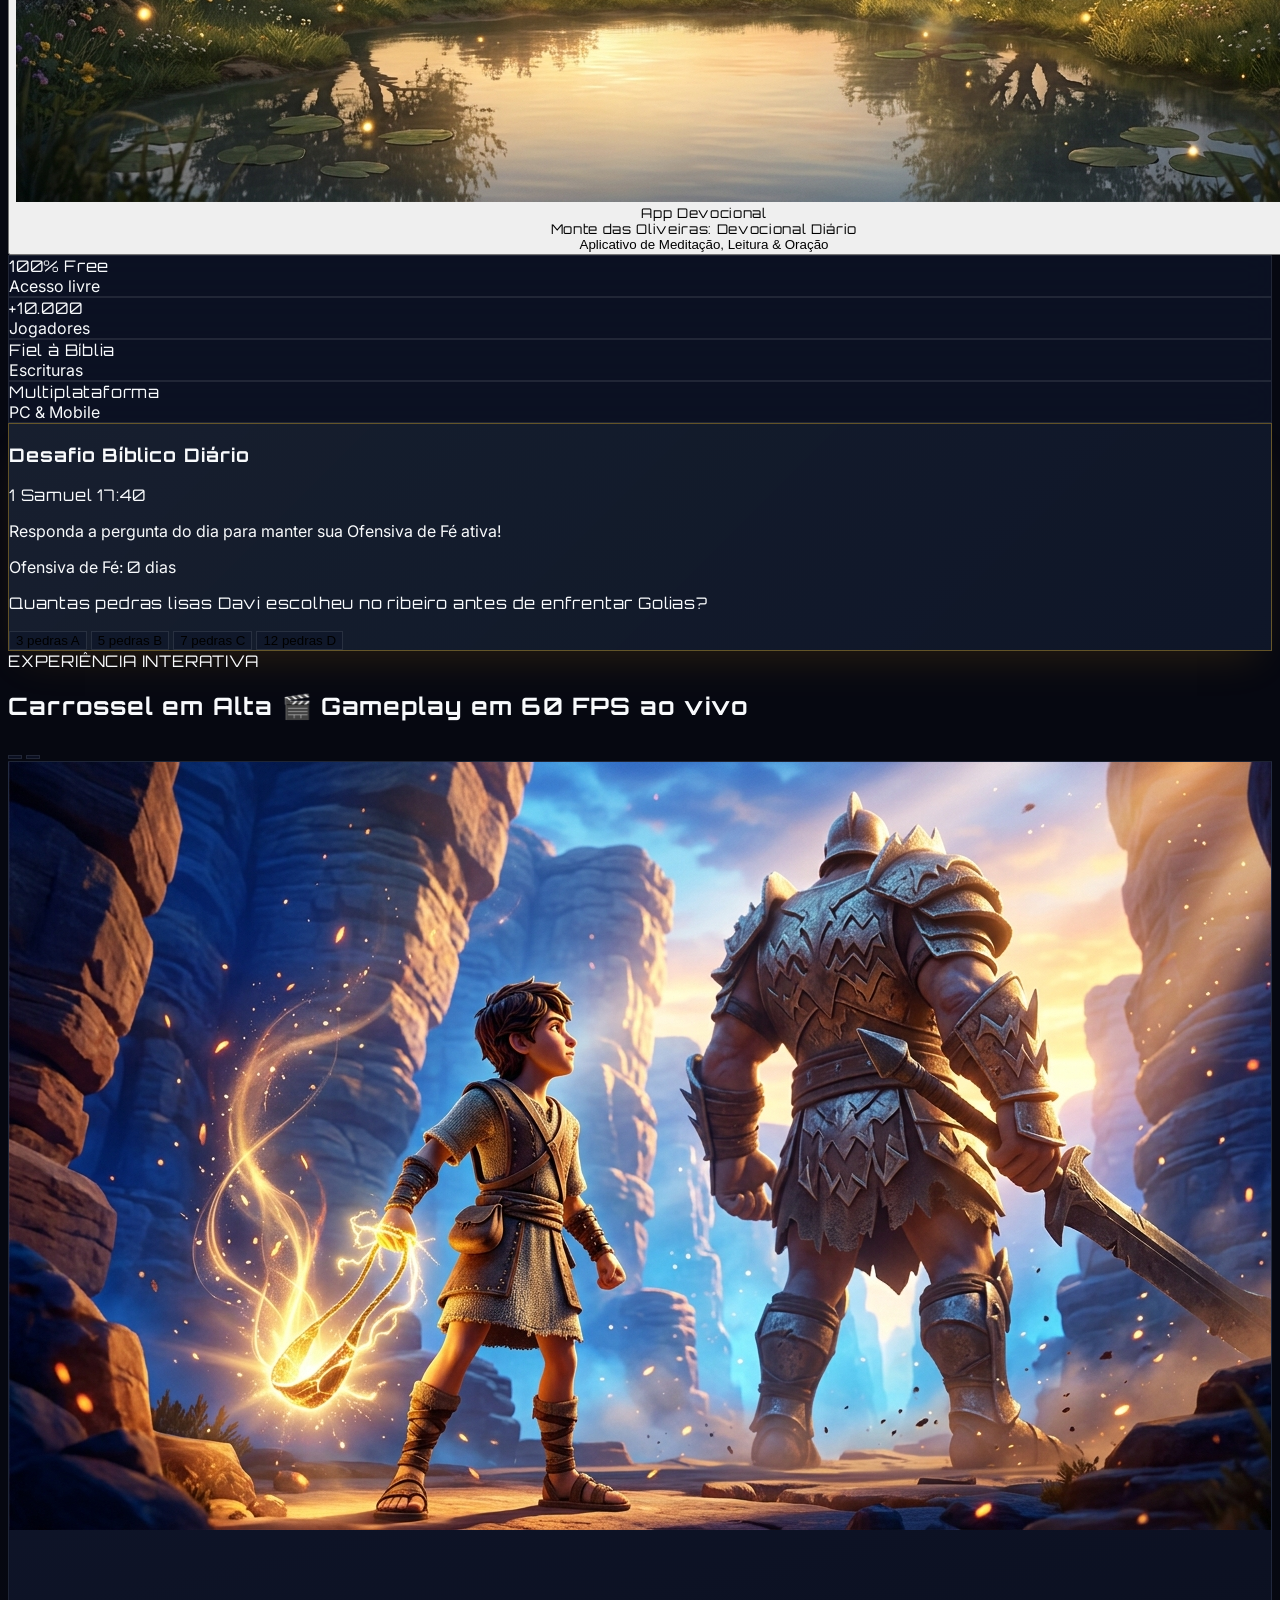
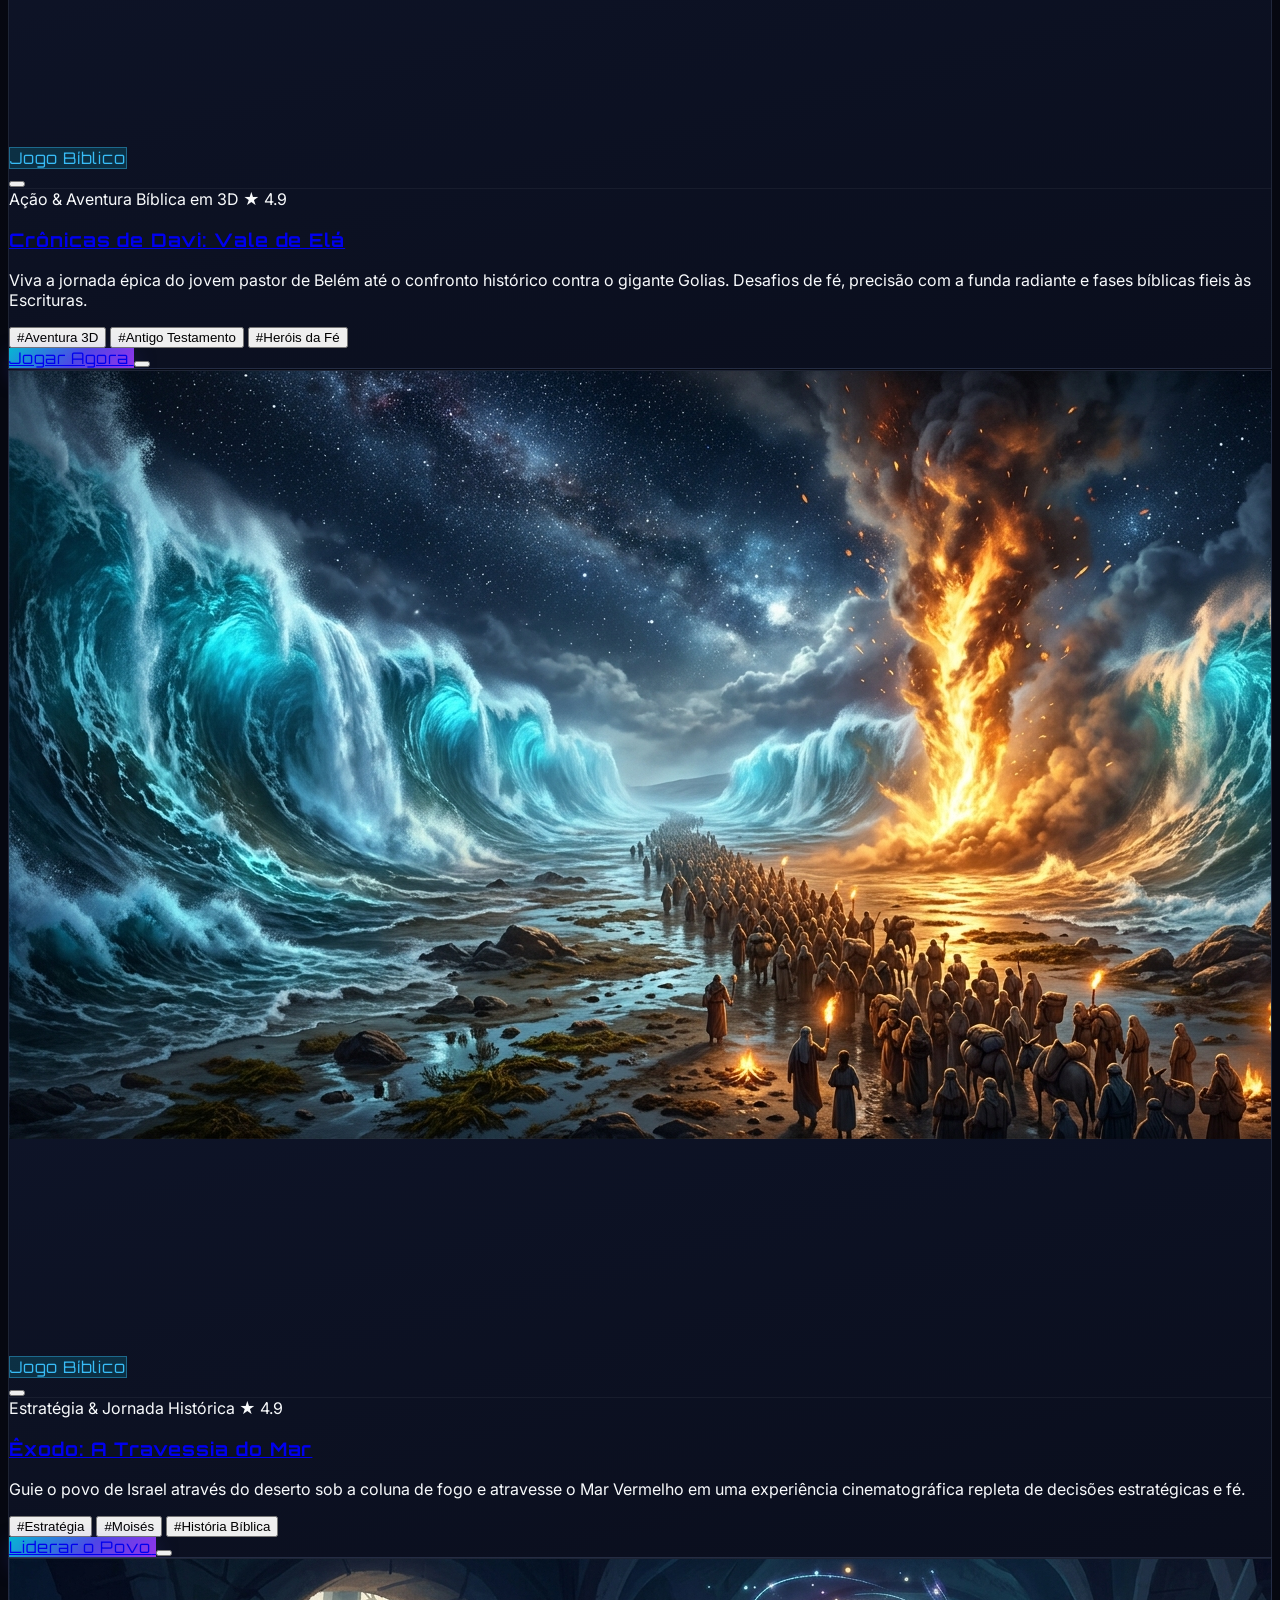
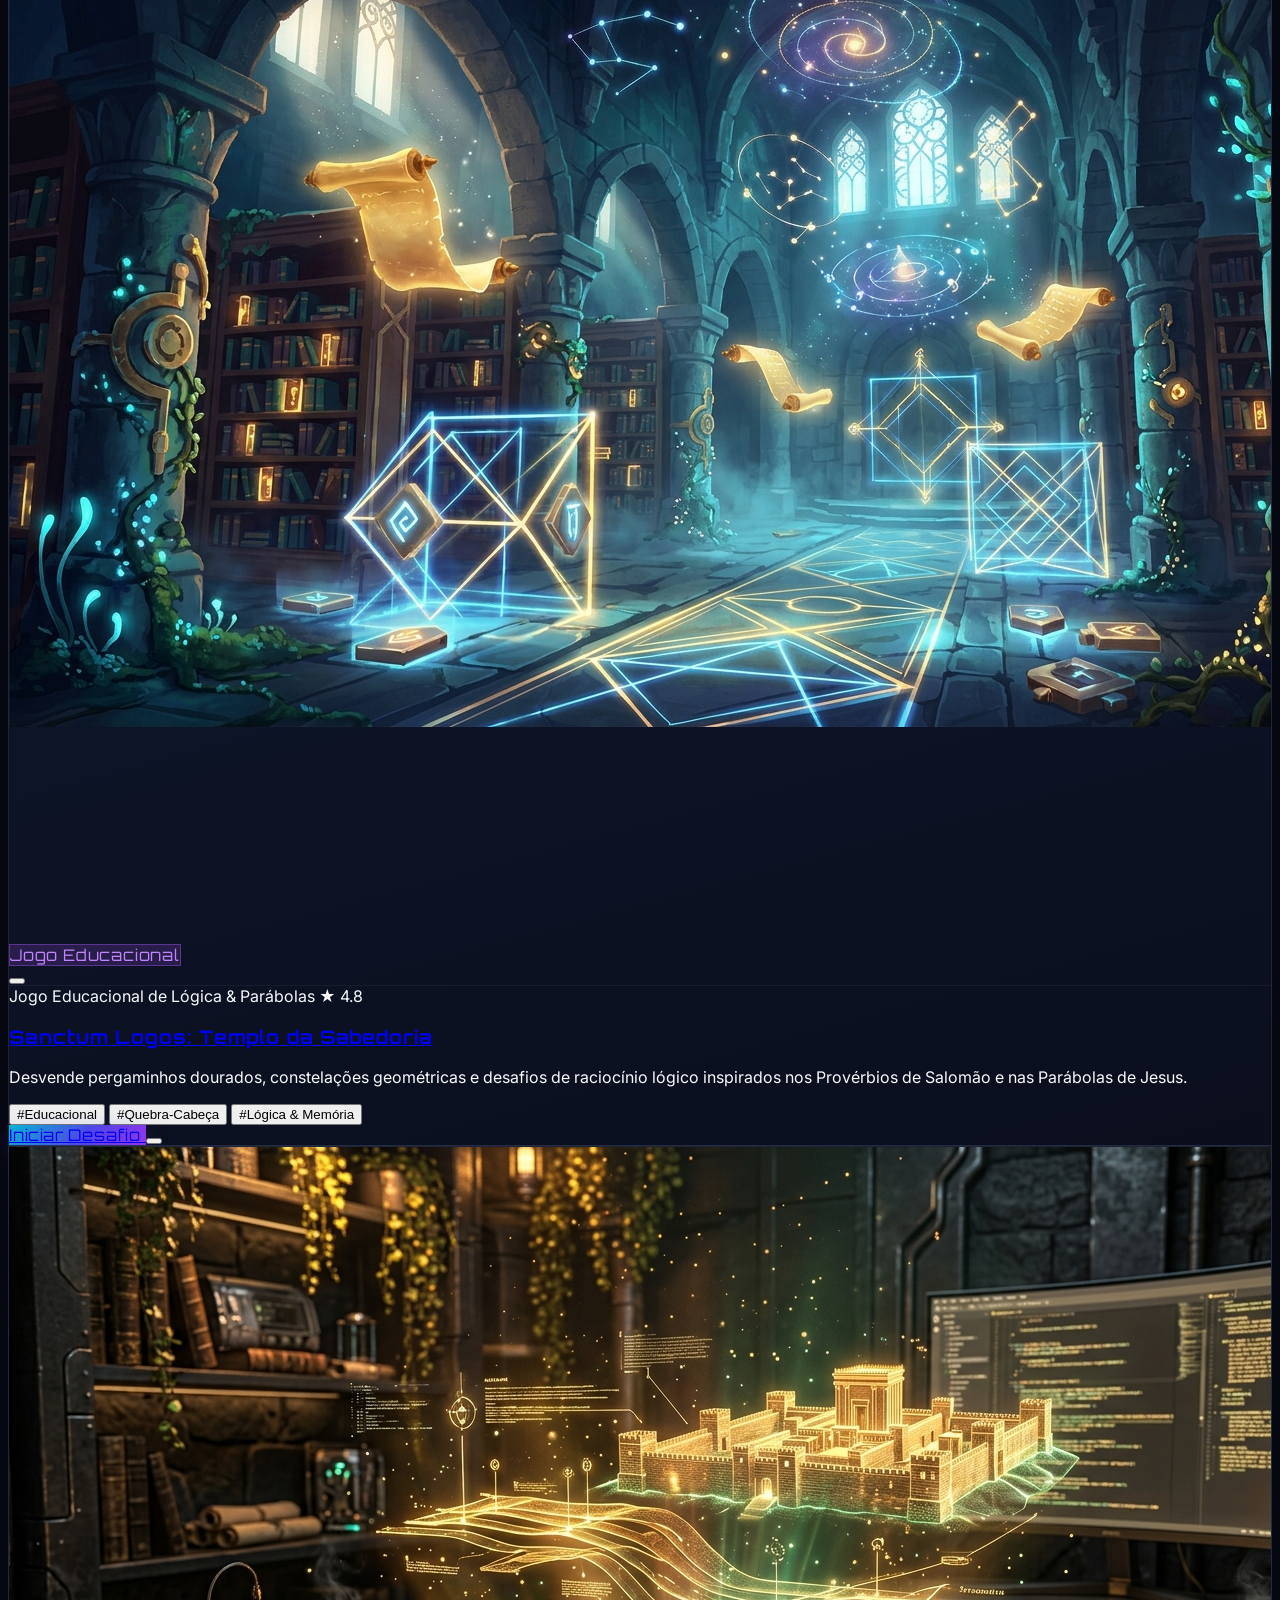
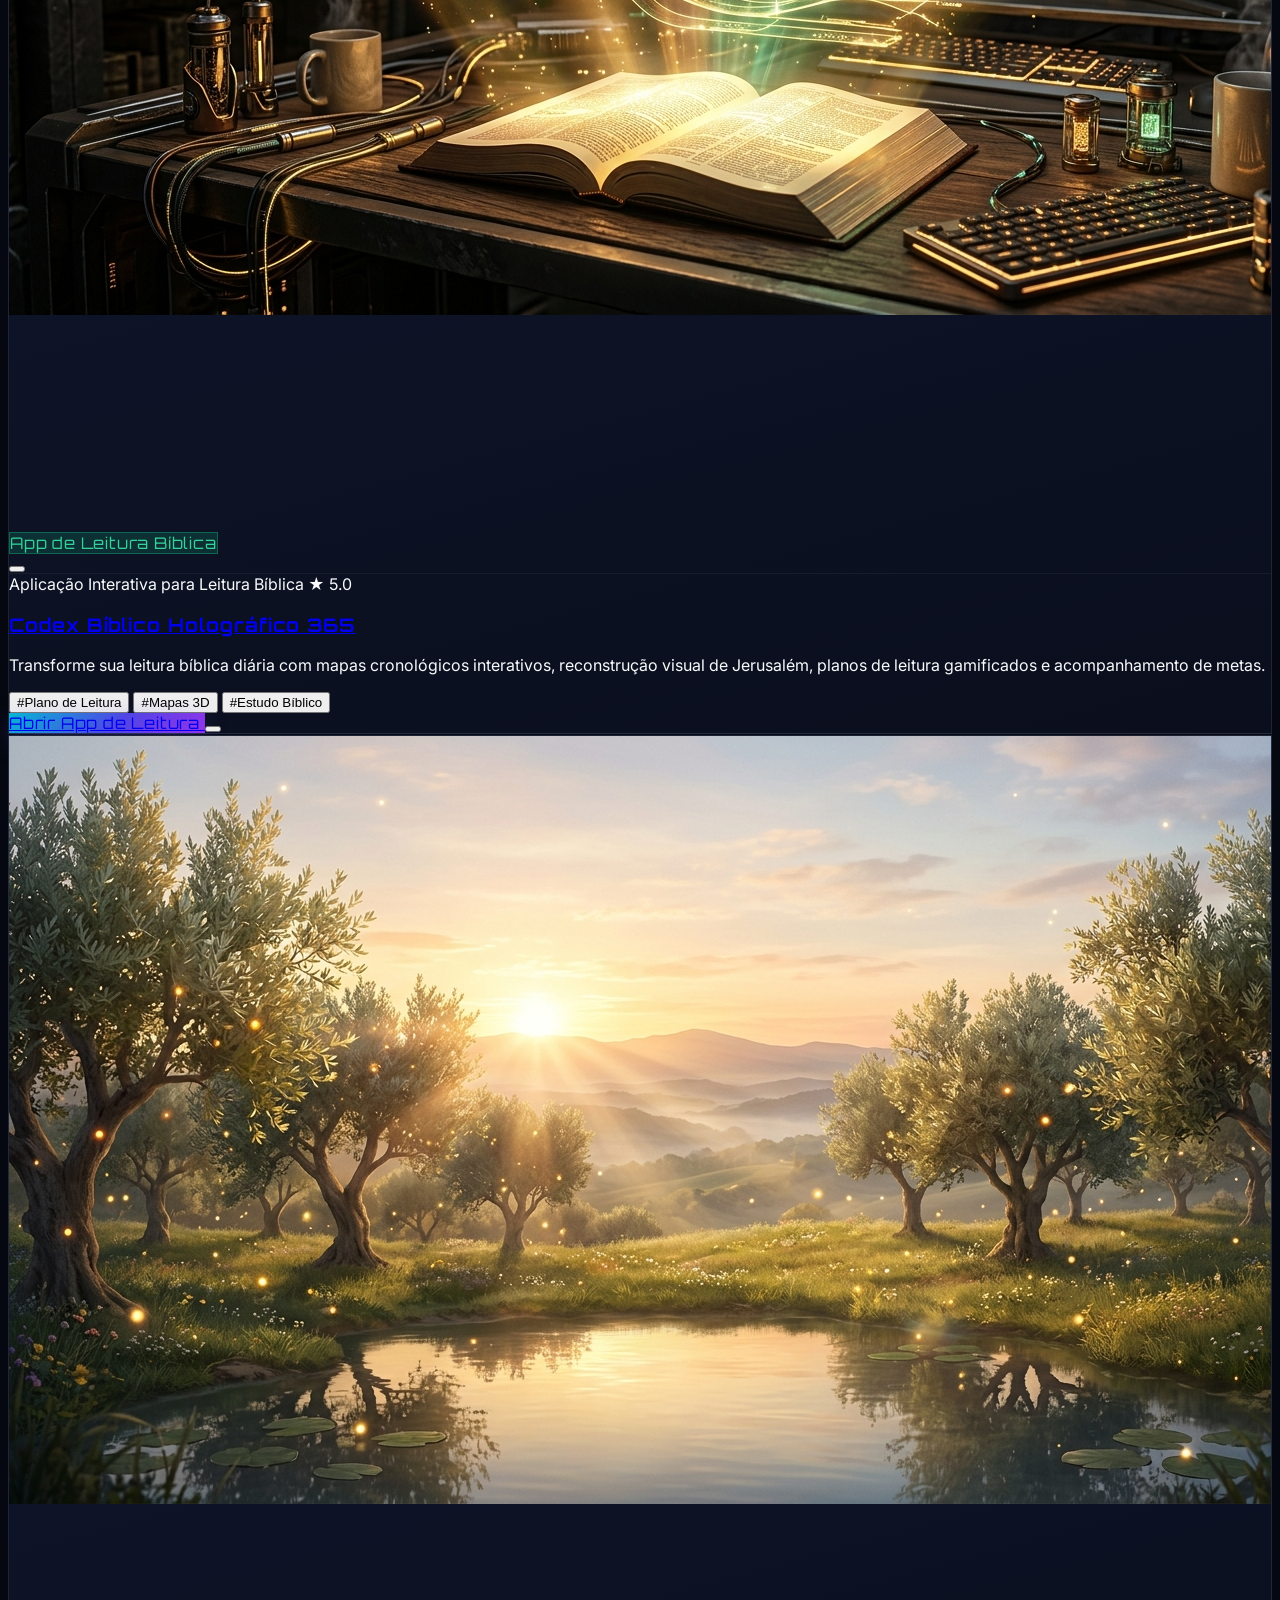
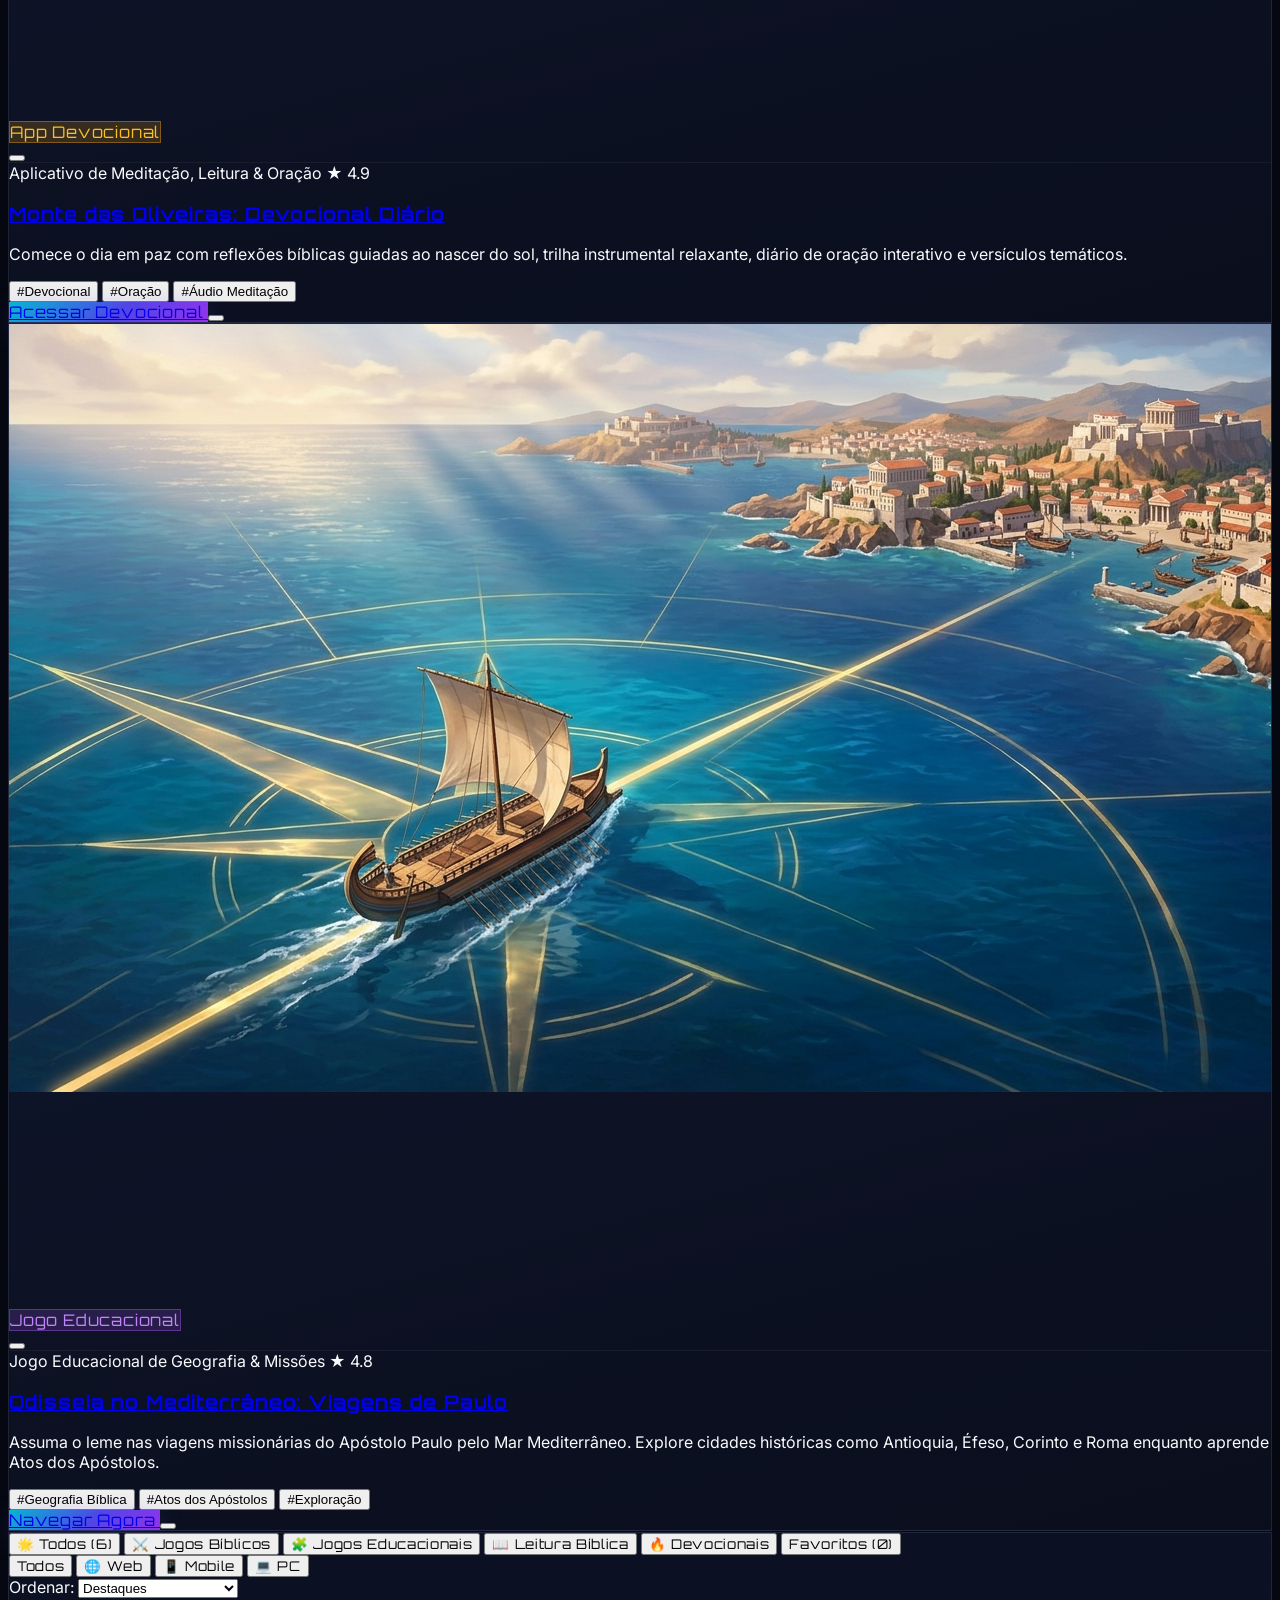
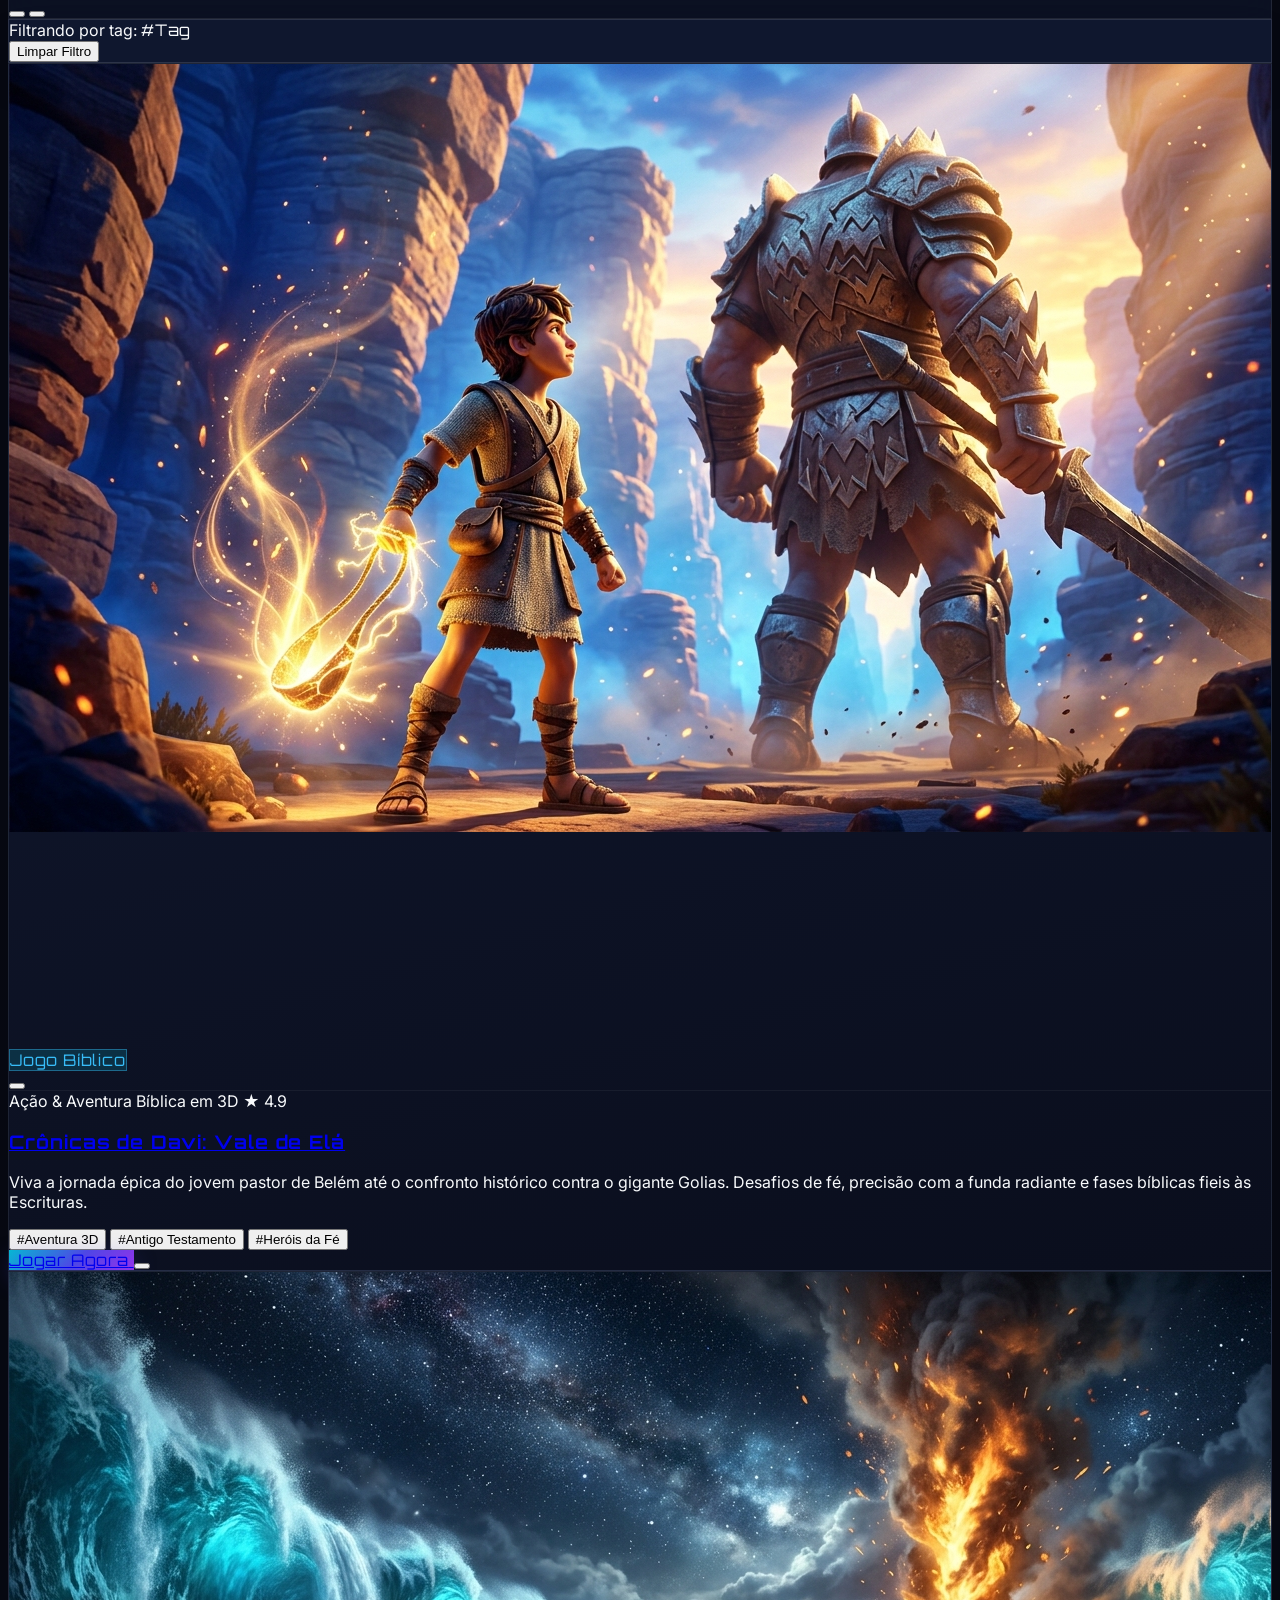
==== commit d1b70610: "refactor(ui): remove botao e modal Novo Jogo da interface - Remove botao Novo Jogo do header superio" ====
--- a/home.html
+++ b/home.html
@@ -149,17 +149,6 @@
         >
           <i id="soundIcon" data-lucide="Volume2" class="w-4 h-4 text-cyan-400"></i>
           <span id="soundStatusText" class="sr-only">SFX ON</span>
-        </button>
-
-        <!-- Botão Adicionar Jogo / Gerador -->
-        <button
-          id="btnOpenAddGame"
-          type="button"
-          class="btn-launch px-3 py-2 sm:px-4 sm:py-2.5 rounded-xl sm:rounded-2xl text-xs font-gamer font-bold text-white uppercase tracking-wider flex items-center gap-1.5 shrink-0 shadow-lg whitespace-nowrap"
-          title="Adicionar Jogo ou Gerar Código"
-        >
-          <i data-lucide="Plus" class="w-4 h-4"></i>
-          <span class="hidden sm:inline">Novo Jogo</span>
         </button>
 
         <!-- Botão Menu Dropdown (< 1840px) -->
@@ -692,114 +681,6 @@
   </div>
 
   <!-- ===================================================================== -->
-  <!-- MODAL 2: PAINEL ADICIONAR JOGO & GERADOR DE CÓDIGO (AO VIVO)          -->
-  <!-- ===================================================================== -->
-  <div id="addGameModal" class="modal-backdrop fixed inset-0 z-50 bg-slate-950/85 backdrop-blur-xl flex items-center justify-center p-2 sm:p-4 overflow-y-auto" role="dialog" aria-modal="true">
-    <div class="modal-dialog glass-surface-elevated rounded-2xl sm:rounded-3xl max-w-4xl w-full max-h-[92vh] flex flex-col p-4 sm:p-8 border border-indigo-400/40 shadow-2xl my-auto space-y-4 sm:space-y-6">
-      
-      <!-- Cabeçalho do Modal -->
-      <div class="flex items-center justify-between pb-3 border-b border-slate-800 shrink-0">
-        <div class="flex items-center gap-2.5 sm:gap-3">
-          <div class="p-2 rounded-xl bg-cyan-400/10 text-cyan-400 shrink-0">
-            <i data-lucide="Sparkles" class="w-5 h-5 sm:w-6 sm:h-6"></i>
-          </div>
-          <div>
-            <h3 class="font-gamer text-base sm:text-xl font-bold text-white">Adicionar Novo Jogo ou App</h3>
-            <p class="text-[11px] sm:text-xs text-slate-400">Preencha os campos para ver o card ao vivo e gerar o código</p>
-          </div>
-        </div>
-        <button id="btnCloseAddGameModal" type="button" class="p-2 rounded-xl bg-slate-900 hover:bg-slate-800 text-slate-400 hover:text-white transition" title="Fechar">
-          <i data-lucide="X" class="w-5 h-5"></i>
-        </button>
-      </div>
-
-      <!-- Layout em Duas Colunas: Formulário à Esquerda + Preview ao Vivo à Direita (scroll interno no mobile) -->
-      <div class="overflow-y-auto flex-1 pr-1 space-y-4 sm:space-y-6">
-        <div class="grid grid-cols-1 lg:grid-cols-12 gap-6 items-start">
-          
-          <!-- Formulário (7 Colunas) -->
-          <div class="lg:col-span-7 space-y-3.5 sm:space-y-4">
-            <div class="grid grid-cols-1 sm:grid-cols-2 gap-3">
-              <div>
-                <label class="block text-xs font-medium text-slate-300 mb-1">Título do Jogo / App</label>
-                <input id="formTitle" type="text" value="Arca da Aliança: Construtores" class="w-full px-3 py-2 rounded-xl bg-slate-950 border border-slate-800 text-xs text-white focus:border-cyan-400 focus:outline-none" />
-              </div>
-              <div>
-                <label class="block text-xs font-medium text-slate-300 mb-1">Subtítulo / Gênero</label>
-                <input id="formSub" type="text" value="Construção & Sobrevivência 3D" class="w-full px-3 py-2 rounded-xl bg-slate-950 border border-slate-800 text-xs text-white focus:border-cyan-400 focus:outline-none" />
-              </div>
-            </div>
-
-            <div class="grid grid-cols-1 sm:grid-cols-2 gap-3">
-              <div>
-                <label class="block text-xs font-medium text-slate-300 mb-1">Categoria</label>
-                <select id="formCategory" class="w-full px-3 py-2 rounded-xl bg-slate-950 border border-slate-800 text-xs text-white focus:border-cyan-400 focus:outline-none">
-                  <option value="biblico">Jogo Bíblico</option>
-                  <option value="educacional">Jogo Educacional</option>
-                  <option value="leitura">App de Leitura Bíblica</option>
-                  <option value="devocional">App Devocional</option>
-                </select>
-              </div>
-              <div>
-                <label class="block text-xs font-medium text-slate-300 mb-1">Caminho / URL da Capa</label>
-                <input id="formCover" type="text" value="assets/images/templo-dos-enigmas.jpg" class="w-full px-3 py-2 rounded-xl bg-slate-950 border border-slate-800 text-xs text-white focus:border-cyan-400 focus:outline-none" />
-              </div>
-            </div>
-
-            <div>
-              <label class="block text-xs font-medium text-slate-300 mb-1">Link de Acesso (URL do Jogo)</label>
-              <input id="formLink" type="url" value="https://meu-jogo-biblico.com" class="w-full px-3 py-2 rounded-xl bg-slate-950 border border-slate-800 text-xs text-white focus:border-cyan-400 focus:outline-none" />
-            </div>
-
-            <div>
-              <label class="block text-xs font-medium text-slate-300 mb-1">Descrição Curta</label>
-              <textarea id="formDesc" rows="2" class="w-full px-3 py-2 rounded-xl bg-slate-950 border border-slate-800 text-xs text-white focus:border-cyan-400 focus:outline-none">Participe da edificação da grande embarcação sob a ordem divina e proteja os animais durante o dilúvio.</textarea>
-            </div>
-
-            <div>
-              <label class="block text-xs font-medium text-slate-300 mb-1">Tags (separadas por vírgula)</label>
-              <input id="formTags" type="text" value="Noé, Aventura, Construção, Gênesis" class="w-full px-3 py-2 rounded-xl bg-slate-950 border border-slate-800 text-xs text-white focus:border-cyan-400 focus:outline-none" />
-            </div>
-          </div>
-
-          <!-- Preview em Tempo Real (5 Colunas) -->
-          <div class="lg:col-span-5 space-y-3">
-            <div class="text-xs font-gamer uppercase tracking-wider text-cyan-400 flex items-center gap-1.5">
-              <i data-lucide="Eye" class="w-3.5 h-3.5"></i>
-              <span>Preview do Card</span>
-            </div>
-
-            <div class="store-card rounded-2xl overflow-hidden p-3.5 sm:p-4 border border-cyan-400/40 bg-slate-950/80 space-y-3">
-              <div class="aspect-video rounded-xl overflow-hidden bg-slate-900 relative">
-                <img id="prevCardImg" src="assets/images/templo-dos-enigmas.jpg" alt="Preview Capa" class="w-full h-full object-cover" />
-              </div>
-              <div>
-                <div id="prevCardSub" class="text-[11px] text-cyan-300 font-medium truncate">Construção & Sobrevivência 3D</div>
-                <h4 id="prevCardTitle" class="font-gamer text-sm font-bold text-white truncate">Arca da Aliança: Construtores</h4>
-                <p id="prevCardDesc" class="text-[11px] text-slate-400 line-clamp-2 mt-1">Participe da edificação da grande embarcação sob a ordem divina.</p>
-              </div>
-            </div>
-
-            <!-- Código Gerado -->
-            <div class="space-y-1.5">
-              <div class="flex items-center justify-between">
-                <span class="text-[11px] text-slate-400">Código para <code class="text-cyan-300">js/games-data.js</code>:</span>
-                <button id="btnCopyGeneratedCode" type="button" class="text-xs text-cyan-300 hover:text-white font-medium flex items-center gap-1">
-                  <i data-lucide="Copy" class="w-3 h-3"></i>
-                  <span>Copiar Código</span>
-                </button>
-              </div>
-              <pre id="generatedCodeSnippet" class="p-3 rounded-xl bg-slate-950 border border-slate-800 text-[10px] font-mono text-cyan-300 overflow-x-auto max-h-40 no-scrollbar"></pre>
-            </div>
-          </div>
-
-        </div>
-      </div>
-
-    </div>
-  </div>
-
-  <!-- ===================================================================== -->
   <!-- TOAST NOTIFICATION FLUTUANTE                                          -->
   <!-- ===================================================================== -->
   <div id="toastNotification" class="glass-surface-elevated rounded-2xl px-4 py-3 border-cyan-400/40 flex items-center gap-3 shadow-2xl">
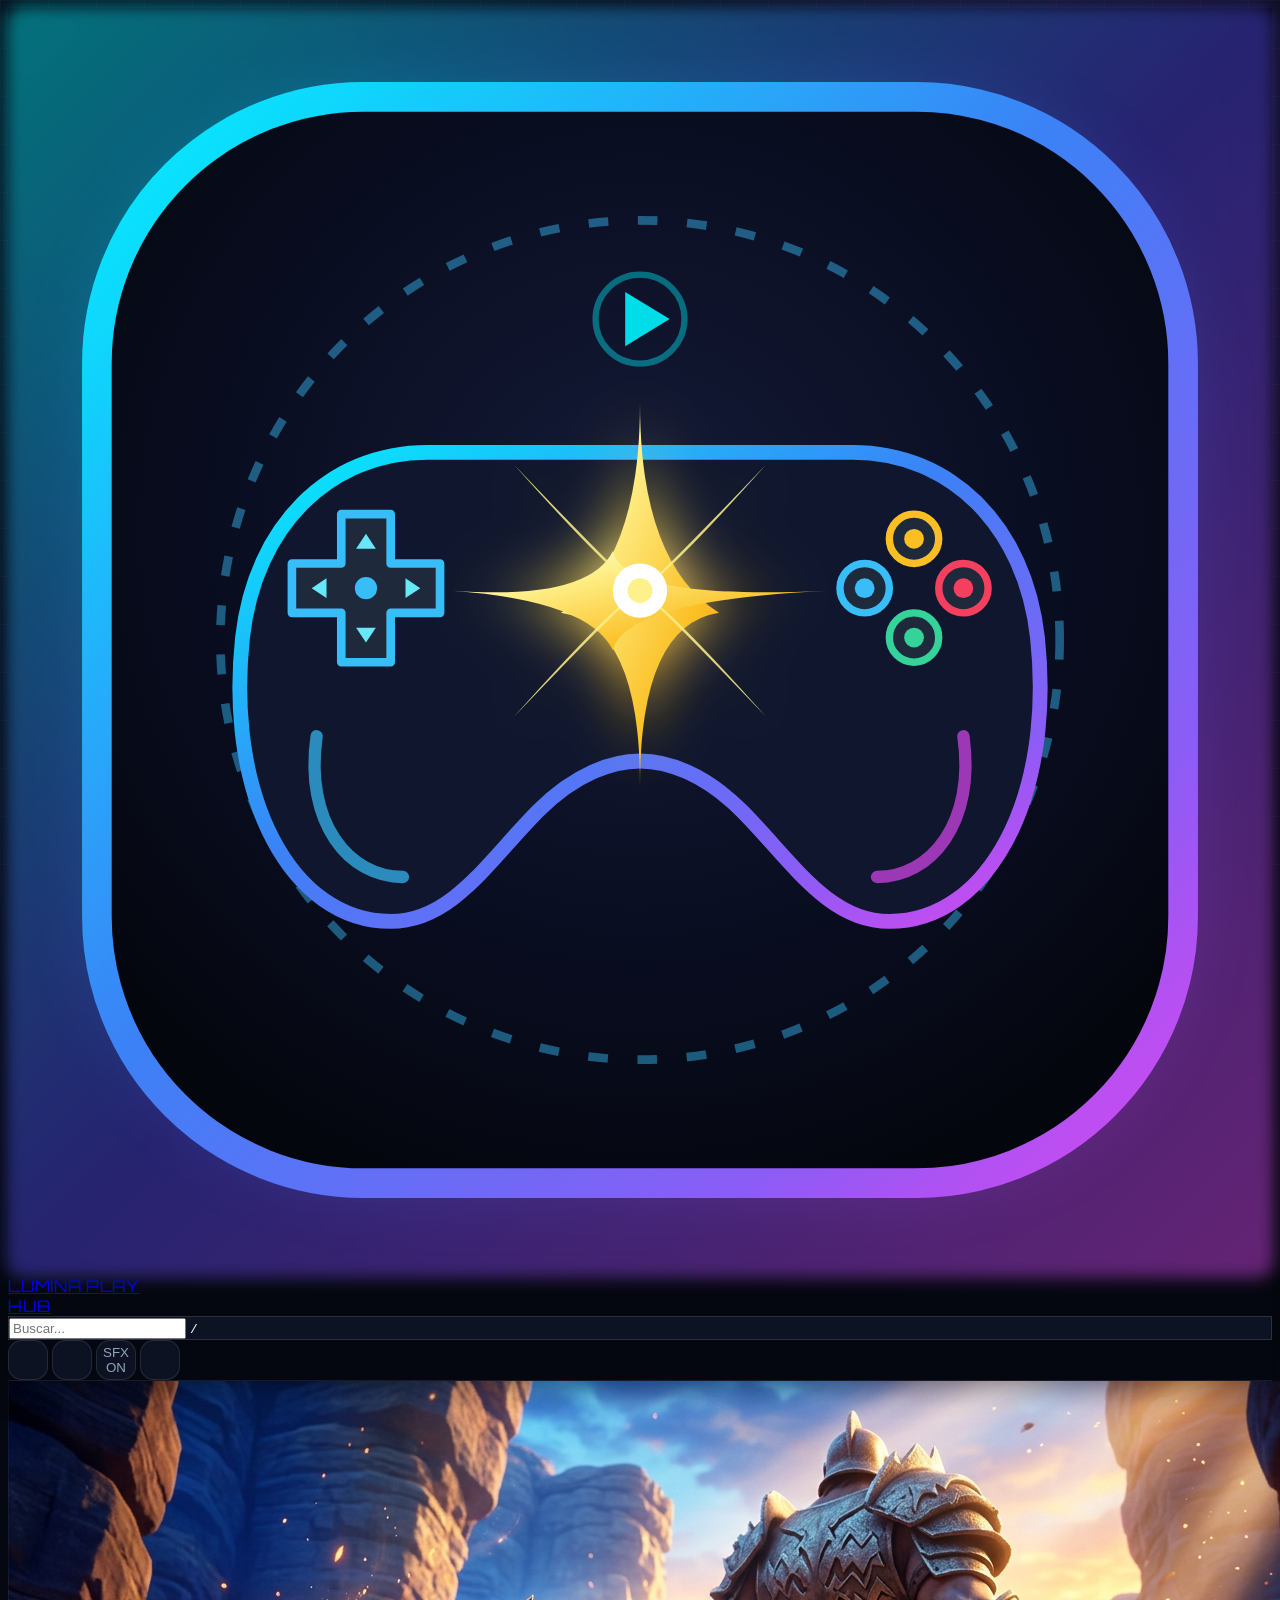
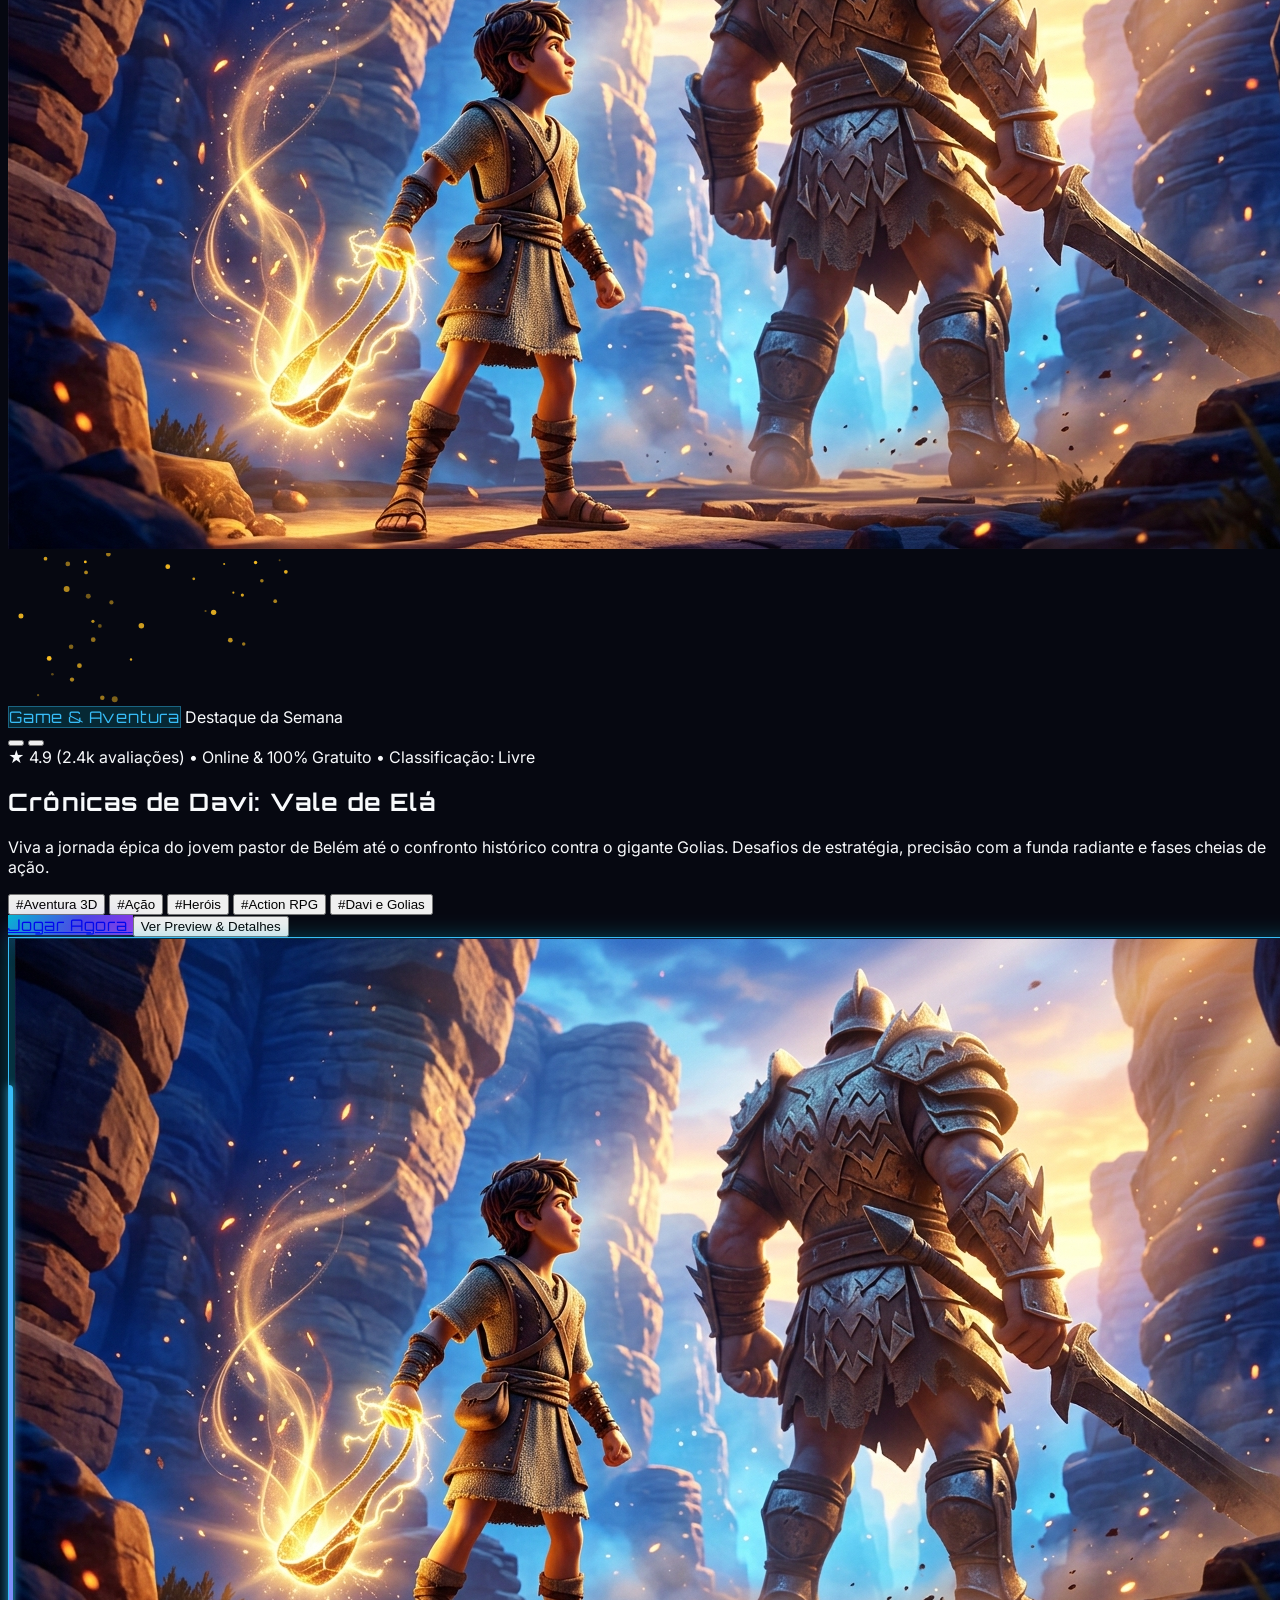
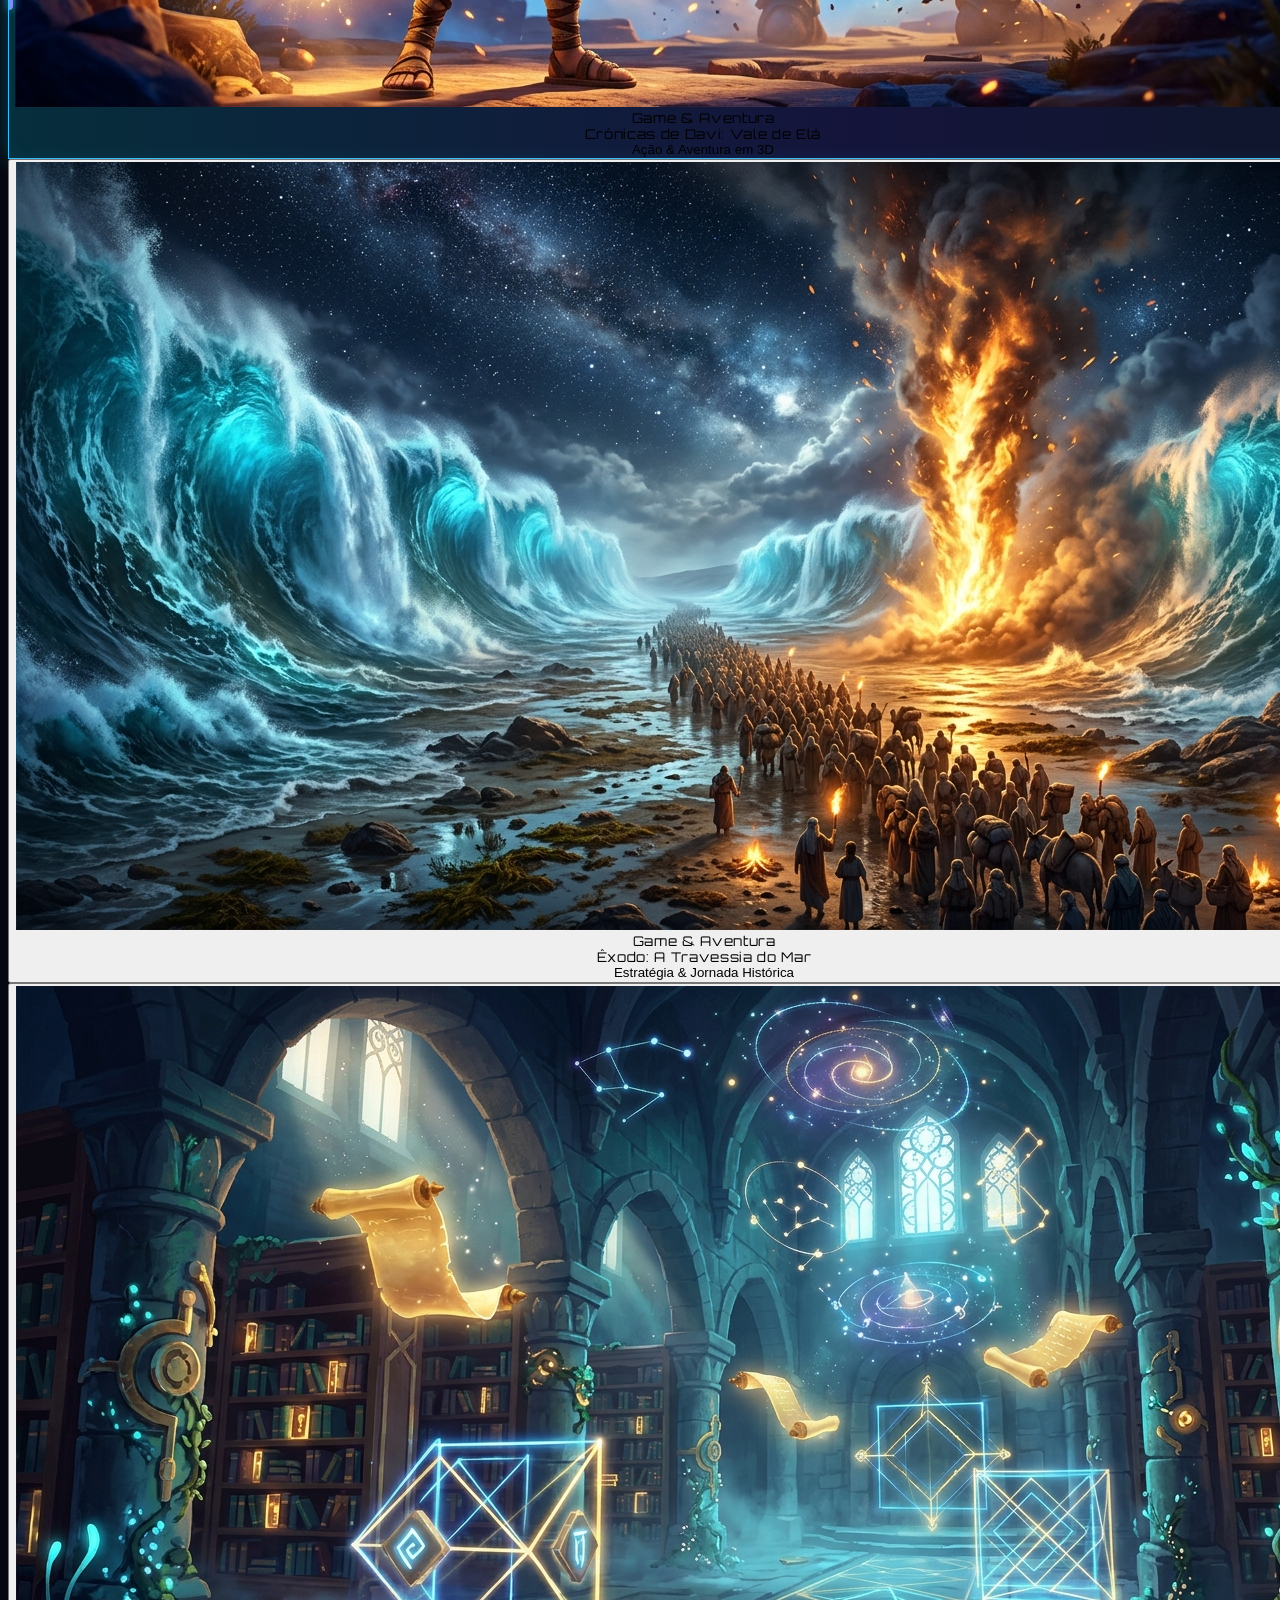
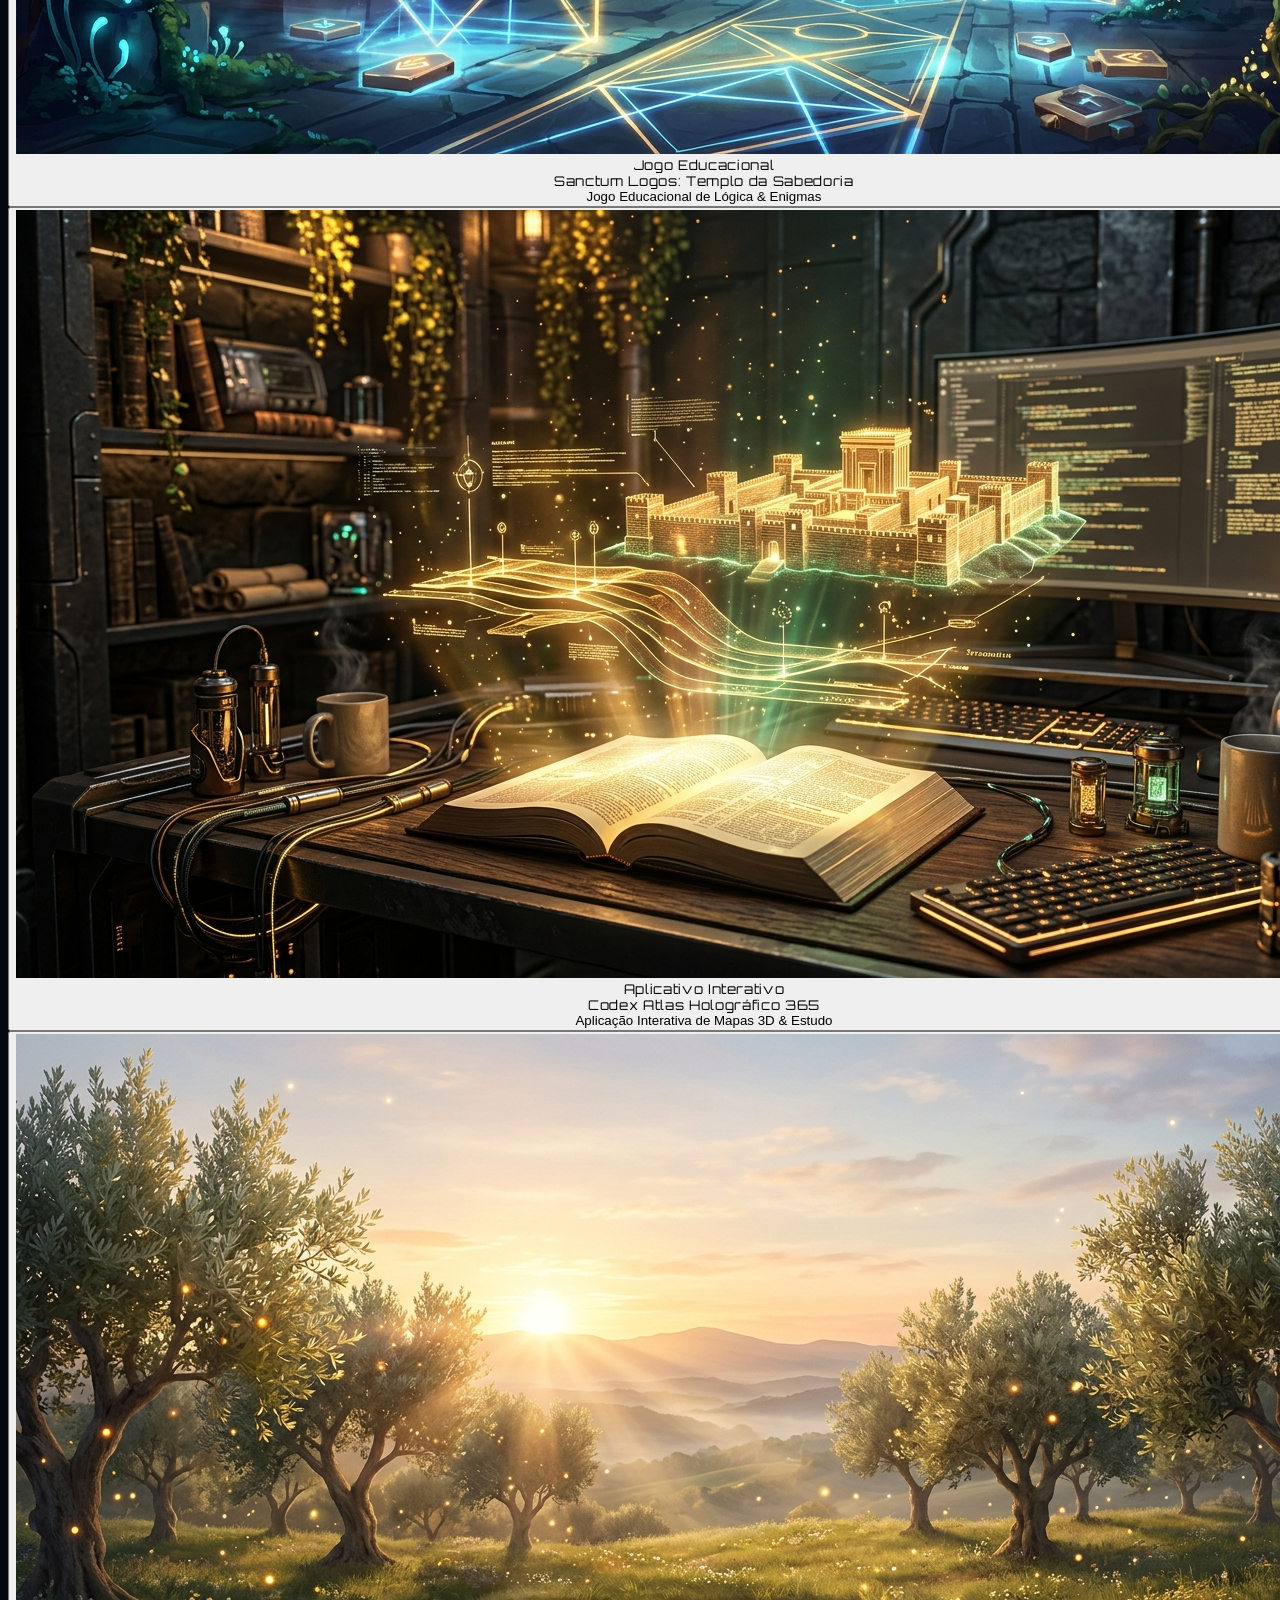
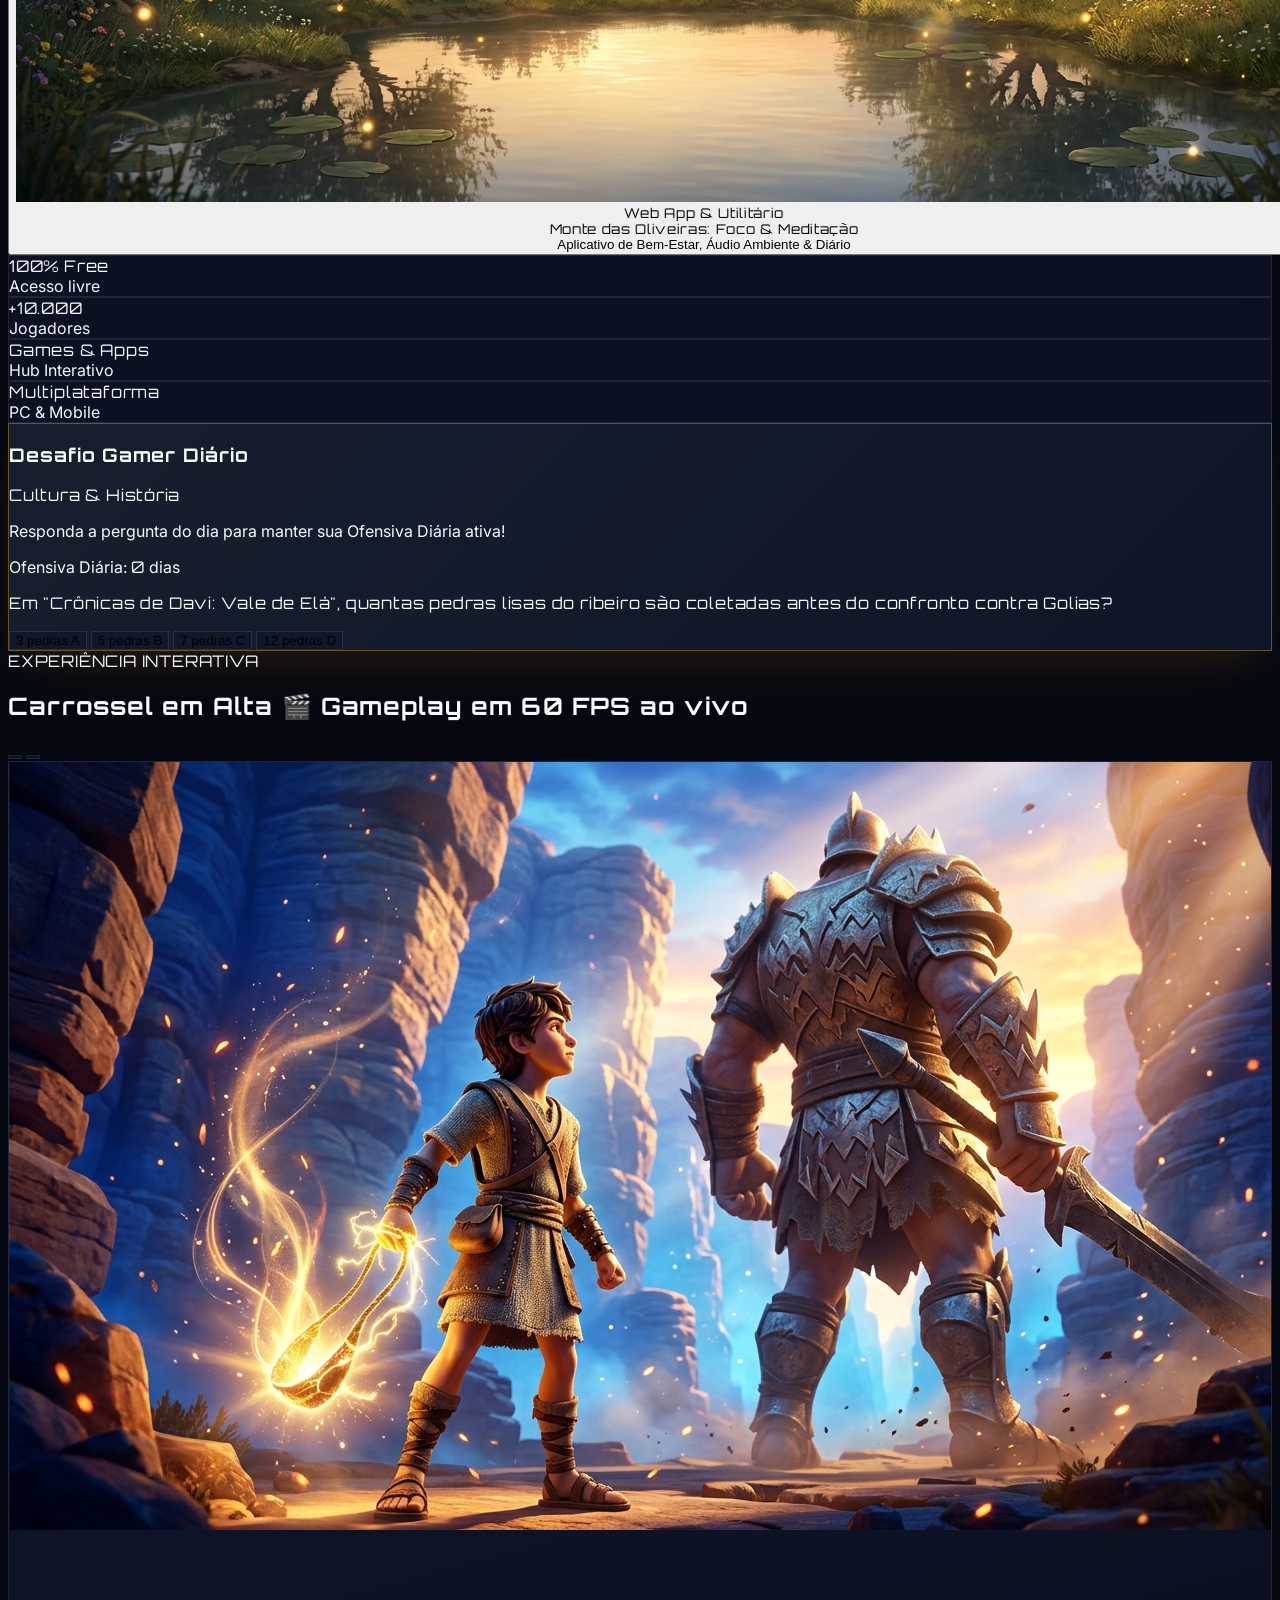
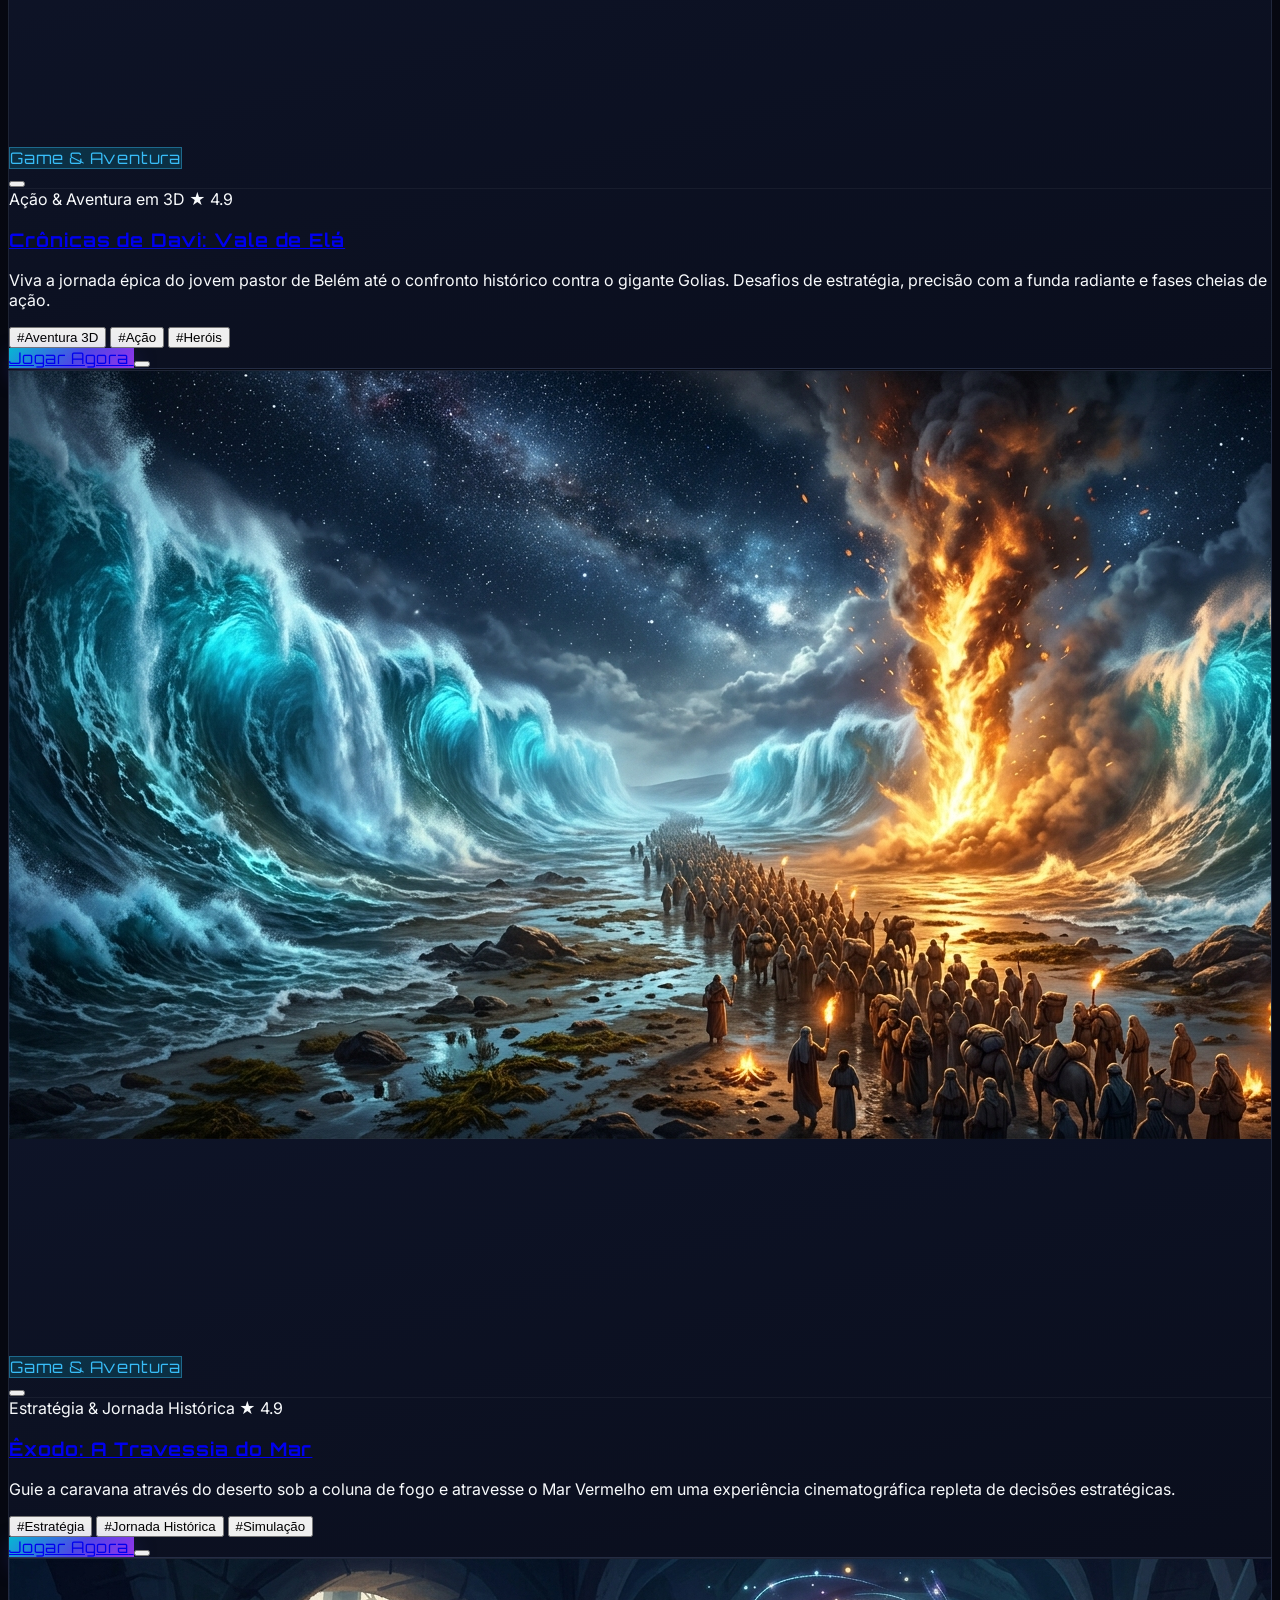
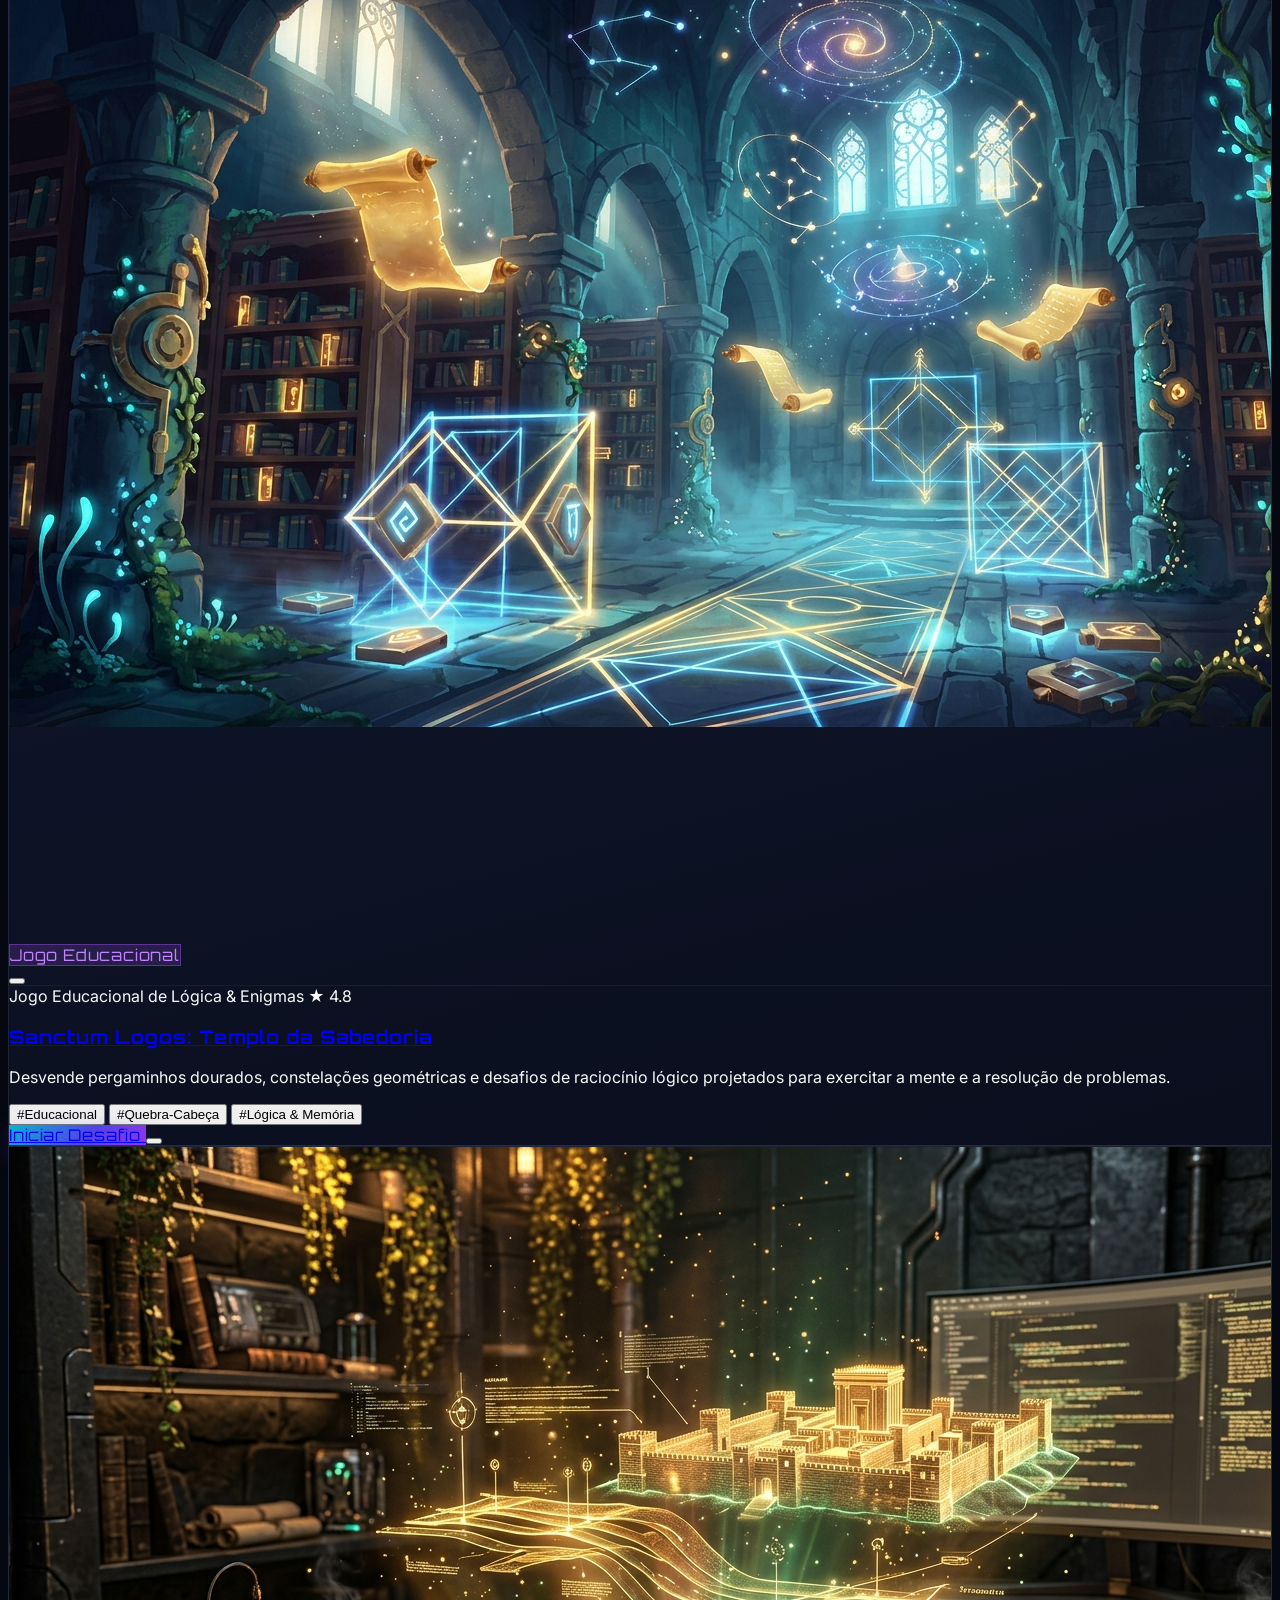
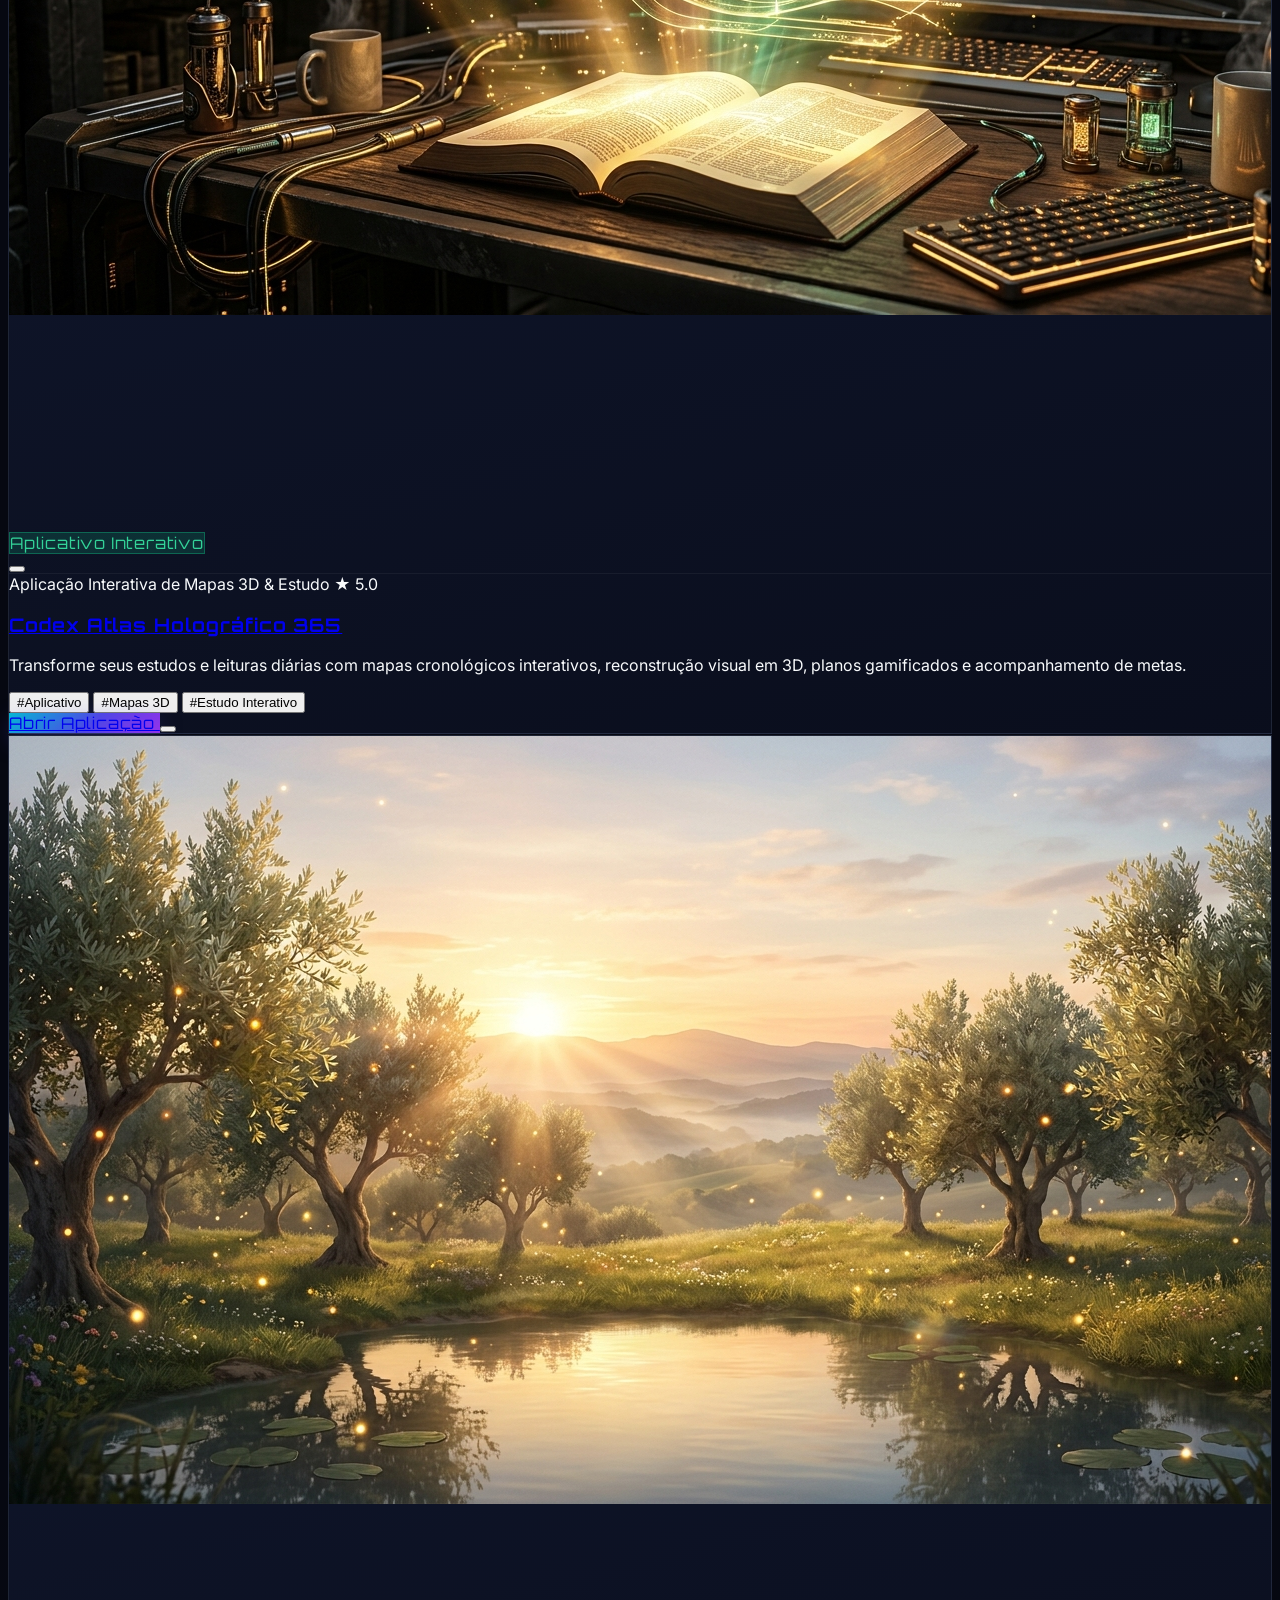
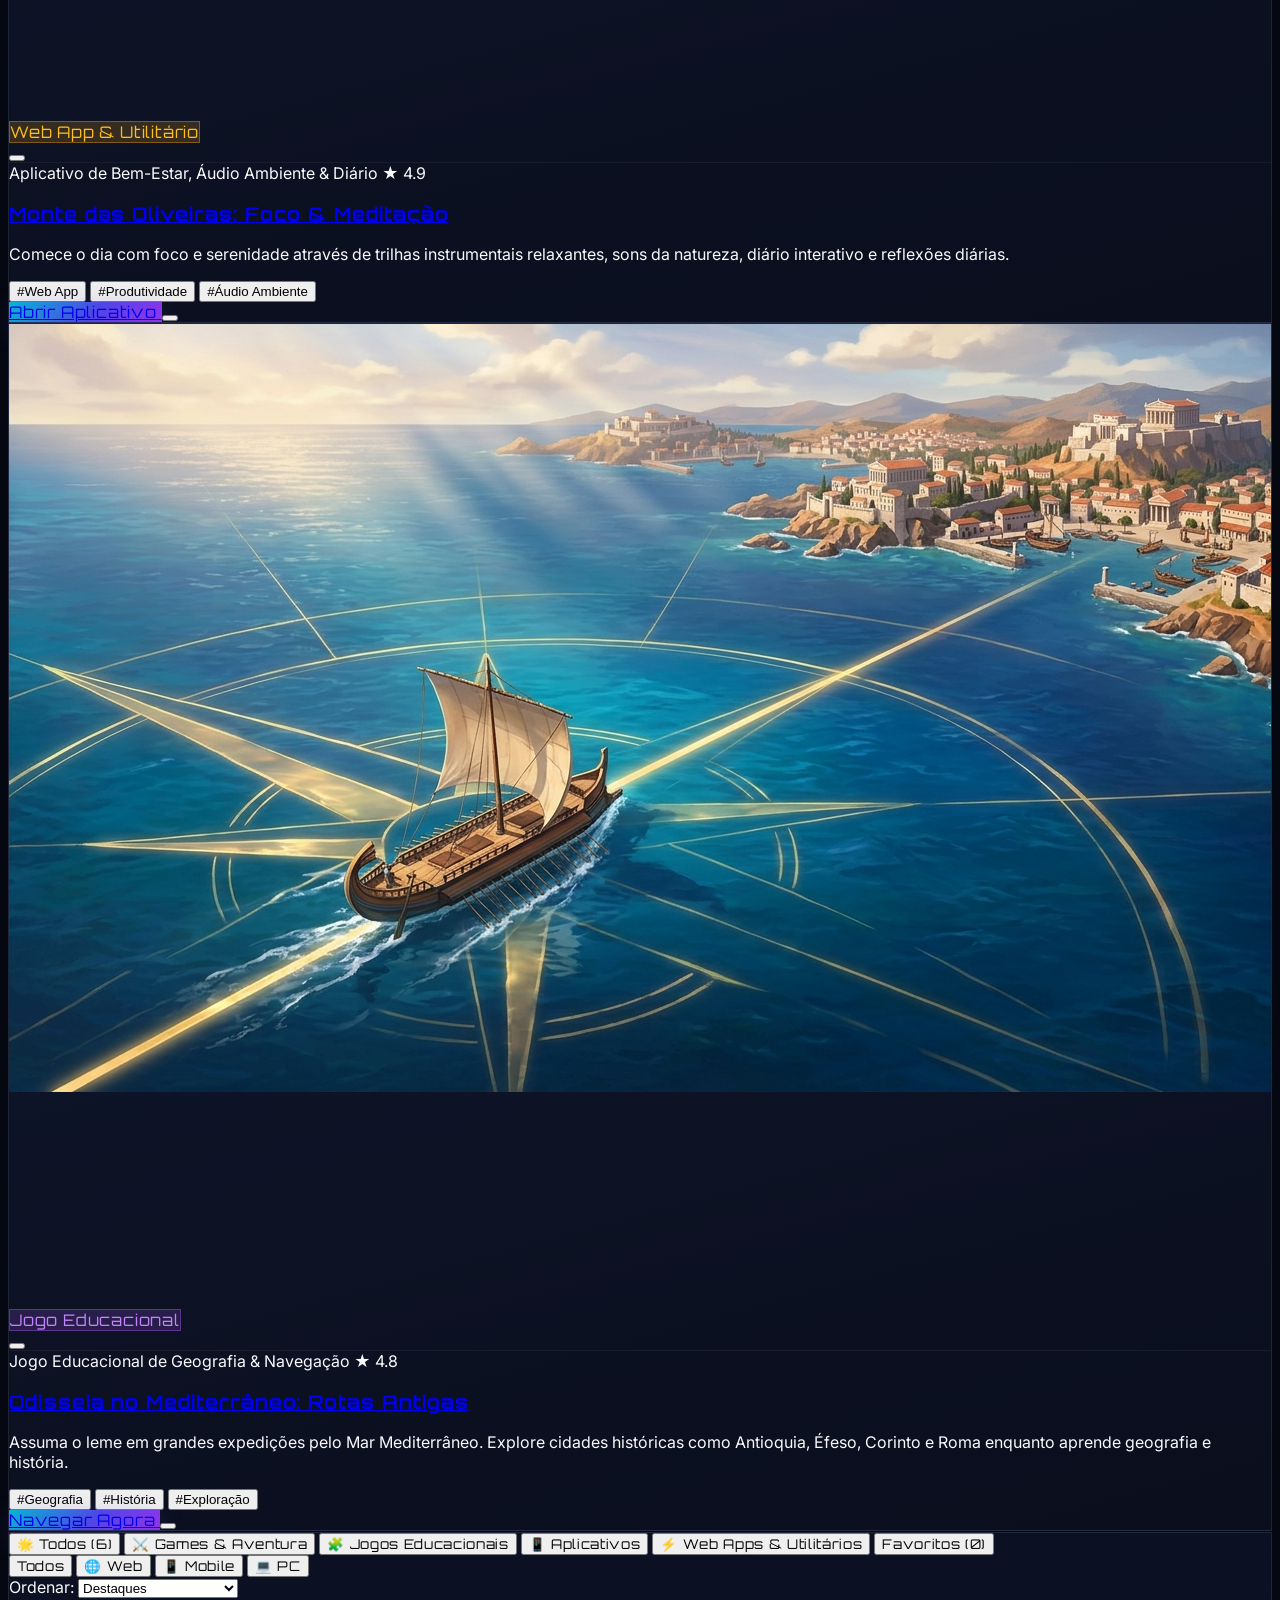
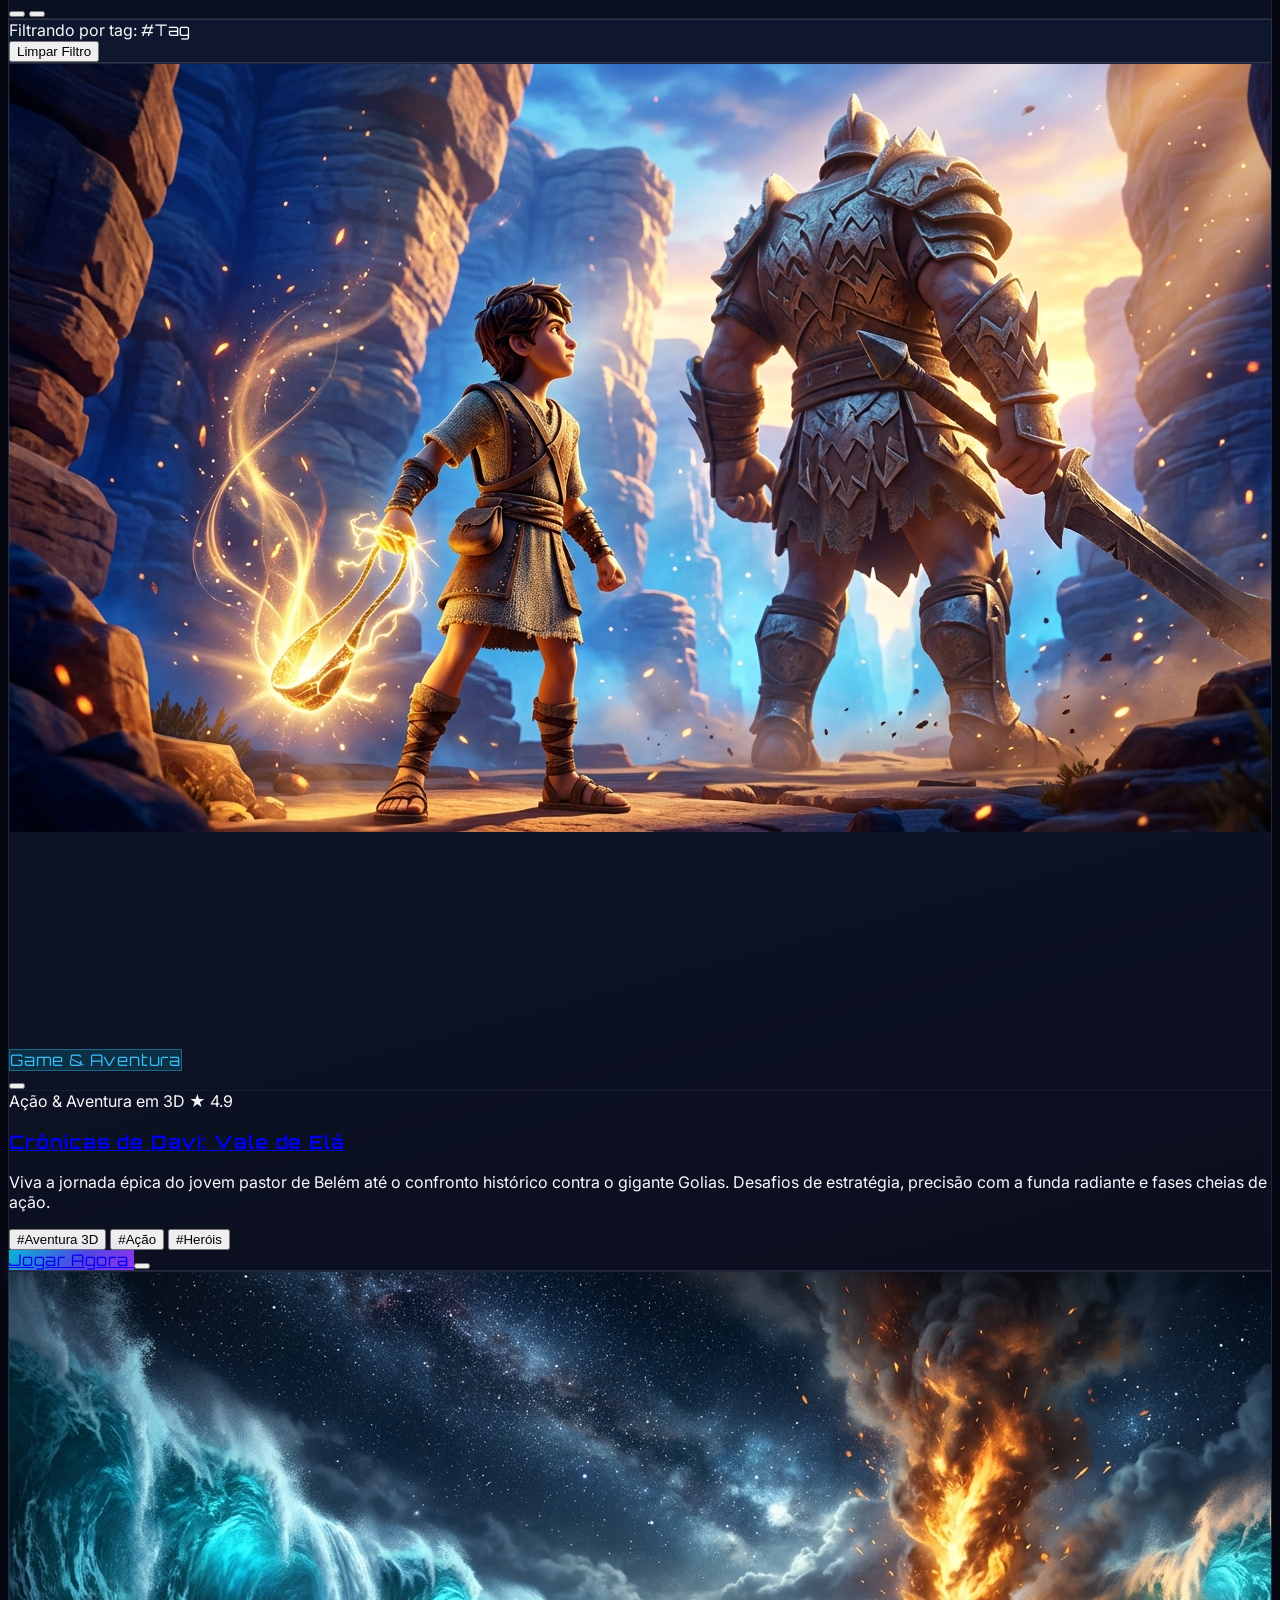
==== commit edbe2eaa: "refactor(branding): remover termos biblicos fixos e posicionar como plataforma de games, jogos educa" ====
--- a/home.html
+++ b/home.html
@@ -3,13 +3,13 @@
 <head>
   <meta charset="UTF-8" />
   <meta name="viewport" content="width=device-width, initial-scale=1.0" />
-  <title>LUMINA PLAY // Vitrine Gamer de Jogos Bíblicos, Educacionais & Devocionais</title>
-  <meta name="description" content="Portal oficial de jogos bíblicos 3D, jogos educacionais, leitura bíblica gamificada e aplicativos devocionais desenvolvidos para toda a família." />
+  <title>LUMINA PLAY // Plataforma de Games, Jogos Educacionais & Aplicações</title>
+  <meta name="description" content="Plataforma oficial de games 3D, jogos educacionais, experiências interativas e aplicações modernas para todas as plataformas." />
   <meta name="theme-color" content="#060811" />
 
   <!-- Open Graph / Redes Sociais -->
-  <meta property="og:title" content="LUMINA PLAY // Jogos Bíblicos & Apps Devocionais" />
-  <meta property="og:description" content="Explore e jogue títulos bíblicos em 3D, aplicativos de leitura gamificada e devocionais diários." />
+  <meta property="og:title" content="LUMINA PLAY // Games, Jogos Educacionais & Aplicações" />
+  <meta property="og:description" content="Explore e jogue games de ação e estratégia, jogos educacionais e aplicações interativas." />
   <meta property="og:type" content="website" />
 
   <!-- Favicon & App Icons (Alta Resolução & Vector SVG) -->
@@ -173,7 +173,7 @@
         <input
           id="mobileSearchInput"
           type="text"
-          placeholder="Buscar jogos, temas, livros..."
+          placeholder="Buscar games, jogos educacionais, apps..."
           class="w-full pl-10 pr-4 py-2 rounded-xl bg-slate-900 border border-cyan-400/40 text-xs text-white placeholder-slate-400 focus:outline-none"
         />
       </div>
@@ -189,11 +189,11 @@
           </a>
           <a href="#catalogoCompleto" class="mobile-dropdown-link">
             <i data-lucide="Gamepad2" class="w-4 h-4 text-purple-400 shrink-0"></i>
-            <span>Catálogo de Jogos & Apps</span>
+            <span>Catálogo de Games & Apps</span>
           </a>
           <a href="#desafioDiarioSection" class="mobile-dropdown-link">
             <i data-lucide="Flame" class="w-4 h-4 text-amber-400 shrink-0"></i>
-            <span>Desafio Bíblico Diário</span>
+            <span>Desafio Gamer Diário</span>
           </a>
           <button type="button" data-nav-cat="favoritos" class="mobile-dropdown-link text-left justify-between">
             <div class="flex items-center gap-2.5">
@@ -235,8 +235,8 @@
         <!-- Badges Flutuantes do Topo -->
         <div class="absolute top-3 left-3 right-3 sm:top-5 sm:left-5 sm:right-5 flex items-center justify-between gap-2 z-10">
           <div class="flex items-center gap-1.5 sm:gap-2">
-            <span id="heroCategoryPill" class="px-2.5 py-0.5 sm:px-3 sm:py-1 rounded-full text-[10px] sm:text-xs font-gamer uppercase tracking-wider badge-biblico backdrop-blur-md whitespace-nowrap">
-              JOGO BÍBLICO DE AÇÃO
+            <span id="heroCategoryPill" class="px-2.5 py-0.5 sm:px-3 sm:py-1 rounded-full text-[10px] sm:text-xs font-gamer uppercase tracking-wider badge-jogos backdrop-blur-md whitespace-nowrap">
+              GAME DE AÇÃO & AVENTURA
             </span>
             <span class="hidden sm:inline-flex px-3 py-1 rounded-full text-xs font-semibold bg-amber-500/20 text-amber-300 border border-amber-400/40 backdrop-blur-md items-center gap-1.5 badge-special whitespace-nowrap">
               <i data-lucide="Flame" class="w-3.5 h-3.5"></i>
@@ -272,7 +272,7 @@
           </h1>
 
           <p id="heroDescription" class="text-slate-200 text-xs sm:text-sm lg:text-base leading-relaxed line-clamp-2 sm:line-clamp-3">
-            Viva a jornada épica do jovem pastor de Belém até o confronto histórico contra Golias. Desafios de fé, mira estratégica com a funda radiante e trilha sonora imersiva.
+            Viva a jornada épica do jovem pastor de Belém até o confronto histórico contra Golias. Desafios de estratégia, mira de precisão com a funda radiante e trilha sonora imersiva.
           </p>
 
           <!-- Tags Rápidas -->
@@ -282,7 +282,7 @@
           <div class="pt-2 sm:pt-3 flex flex-col sm:flex-row items-stretch sm:items-center gap-2.5 sm:gap-3">
             <a
               id="heroLaunchLink"
-              href="https://www.bible.com/pt"
+              href="#catalogoCompleto"
               target="_blank"
               rel="noopener noreferrer"
               class="btn-launch px-6 py-3 rounded-xl sm:rounded-2xl font-gamer font-bold text-xs sm:text-sm text-white uppercase tracking-wider flex items-center justify-center gap-2.5"
@@ -340,11 +340,11 @@
 
       <div class="glass-surface rounded-2xl p-3.5 sm:p-5 flex items-center gap-2.5 sm:gap-3.5 border-l-4 border-l-emerald-400">
         <div class="p-2 sm:p-2.5 rounded-xl bg-emerald-400/10 text-emerald-400 shrink-0">
-          <i data-lucide="BookCheck" class="w-5 h-5 sm:w-6 sm:h-6"></i>
+          <i data-lucide="Layers" class="w-5 h-5 sm:w-6 sm:h-6"></i>
         </div>
         <div class="min-w-0">
-          <div class="font-gamer font-bold text-sm sm:text-lg text-white truncate">Fiel à Bíblia</div>
-          <div class="text-[10px] sm:text-xs text-slate-400 truncate">Escrituras</div>
+          <div class="font-gamer font-bold text-sm sm:text-lg text-white truncate">Games & Apps</div>
+          <div class="text-[10px] sm:text-xs text-slate-400 truncate">Hub Interativo</div>
         </div>
       </div>
 
@@ -359,7 +359,7 @@
       </div>
     </section>
 
-    <!-- DESAFIO BÍBLICO DIÁRIO & OFENSIVA DE FÉ (GAMIFICAÇÃO) -->
+    <!-- DESAFIO GAMER DIÁRIO & OFENSIVA DIÁRIA (GAMIFICAÇÃO) -->
     <section id="desafioDiarioSection" class="daily-challenge-box rounded-3xl p-6 sm:p-8 space-y-4 relative overflow-hidden">
       <div class="flex flex-col sm:flex-row sm:items-center justify-between gap-4 border-b border-white/10 pb-4">
         <div class="flex items-center gap-3">
@@ -368,17 +368,17 @@
           </div>
           <div>
             <div class="flex items-center gap-2">
-              <h3 class="font-gamer font-bold text-base sm:text-lg text-white">Desafio Bíblico Diário</h3>
-              <span id="challengeRef" class="text-[10px] font-gamer uppercase px-2.5 py-0.5 rounded-full bg-cyan-500/15 text-cyan-300 border border-cyan-400/30">1 Samuel 17</span>
+              <h3 class="font-gamer font-bold text-base sm:text-lg text-white">Desafio Gamer Diário</h3>
+              <span id="challengeRef" class="text-[10px] font-gamer uppercase px-2.5 py-0.5 rounded-full bg-cyan-500/15 text-cyan-300 border border-cyan-400/30">Quiz & Lógica</span>
             </div>
-            <p class="text-xs text-slate-400">Responda a pergunta do dia para manter sua Ofensiva de Fé ativa!</p>
+            <p class="text-xs text-slate-400">Responda a pergunta do dia para manter sua Ofensiva Diária ativa!</p>
           </div>
         </div>
 
         <div class="flex items-center gap-2 self-start sm:self-center px-4 py-2 rounded-2xl bg-slate-950/80 border border-amber-400/30 backdrop-blur-md">
           <i data-lucide="Flame" class="w-5 h-5 text-amber-400 fill-amber-400 animate-pulse"></i>
           <div class="text-xs">
-            <span class="text-slate-400">Ofensiva de Fé:</span>
+            <span class="text-slate-400">Ofensiva Diária:</span>
             <span id="streakCount" class="font-gamer font-bold text-amber-300 ml-1 text-sm">0</span>
             <span class="text-slate-400 text-[10px] ml-0.5">dias</span>
           </div>
@@ -438,17 +438,17 @@
           <button type="button" data-cat="all" class="cat-pill px-3.5 sm:px-4 py-2 rounded-xl text-xs font-gamer uppercase tracking-wider bg-cyan-500 text-slate-950 font-bold shadow-lg shadow-cyan-500/20 whitespace-nowrap shrink-0 transition">
             🌟 Todos (<span id="countAll">0</span>)
           </button>
-          <button type="button" data-cat="biblico" class="cat-pill px-3.5 sm:px-4 py-2 rounded-xl text-xs font-gamer uppercase tracking-wider bg-slate-900/90 text-slate-300 hover:text-white border border-slate-800 whitespace-nowrap shrink-0 transition">
-            ⚔️ Jogos Bíblicos
+          <button type="button" data-cat="jogos" class="cat-pill px-3.5 sm:px-4 py-2 rounded-xl text-xs font-gamer uppercase tracking-wider bg-slate-900/90 text-slate-300 hover:text-white border border-slate-800 whitespace-nowrap shrink-0 transition">
+            ⚔️ Games & Aventura
           </button>
           <button type="button" data-cat="educacional" class="cat-pill px-3.5 sm:px-4 py-2 rounded-xl text-xs font-gamer uppercase tracking-wider bg-slate-900/90 text-slate-300 hover:text-white border border-slate-800 whitespace-nowrap shrink-0 transition">
             🧩 Jogos Educacionais
           </button>
-          <button type="button" data-cat="leitura" class="cat-pill px-3.5 sm:px-4 py-2 rounded-xl text-xs font-gamer uppercase tracking-wider bg-slate-900/90 text-slate-300 hover:text-white border border-slate-800 whitespace-nowrap shrink-0 transition">
-            📖 Leitura Bíblica
-          </button>
-          <button type="button" data-cat="devocional" class="cat-pill px-3.5 sm:px-4 py-2 rounded-xl text-xs font-gamer uppercase tracking-wider bg-slate-900/90 text-slate-300 hover:text-white border border-slate-800 whitespace-nowrap shrink-0 transition">
-            🔥 Devocionais
+          <button type="button" data-cat="aplicativos" class="cat-pill px-3.5 sm:px-4 py-2 rounded-xl text-xs font-gamer uppercase tracking-wider bg-slate-900/90 text-slate-300 hover:text-white border border-slate-800 whitespace-nowrap shrink-0 transition">
+            📱 Aplicativos
+          </button>
+          <button type="button" data-cat="utilitarios" class="cat-pill px-3.5 sm:px-4 py-2 rounded-xl text-xs font-gamer uppercase tracking-wider bg-slate-900/90 text-slate-300 hover:text-white border border-slate-800 whitespace-nowrap shrink-0 transition">
+            ⚡ Web Apps & Utilitários
           </button>
           <button type="button" data-cat="favoritos" class="cat-pill px-3.5 sm:px-4 py-2 rounded-xl text-xs font-gamer uppercase tracking-wider bg-slate-900/90 text-rose-300 hover:text-white border border-slate-800 whitespace-nowrap shrink-0 transition flex items-center gap-1.5">
             <i data-lucide="Heart" class="w-3.5 h-3.5 fill-rose-500 text-rose-500"></i>
@@ -533,7 +533,7 @@
         </div>
         <div>
           <span class="font-gamer font-bold text-white tracking-wider text-sm">LUMINA PLAY</span>
-          <p class="text-[11px] text-slate-500">Vitrine Gamer de Jogos Bíblicos, Educacionais, Leitura & Devocionais</p>
+          <p class="text-[11px] text-slate-500">Plataforma de Games, Jogos Educacionais & Aplicações Interativas</p>
         </div>
       </div>
 
@@ -580,7 +580,7 @@
       <div class="overflow-y-auto flex-1 p-4 sm:p-8 space-y-4 sm:space-y-6">
         <div class="flex flex-col sm:flex-row sm:items-start justify-between gap-3 sm:gap-4">
           <div class="space-y-1">
-            <span id="modalCategoryBadge" class="inline-block px-2.5 py-0.5 rounded-full text-[10px] sm:text-[11px] font-gamer uppercase badge-biblico mb-0.5 sm:mb-1">
+            <span id="modalCategoryBadge" class="inline-block px-2.5 py-0.5 rounded-full text-[10px] sm:text-[11px] font-gamer uppercase badge-jogos mb-0.5 sm:mb-1">
               CATEGORIA
             </span>
             <h3 id="modalTitle" class="font-gamer text-xl sm:text-3xl font-extrabold text-white leading-tight">Título do Jogo</h3>
@@ -608,14 +608,14 @@
           </div>
         </div>
 
-        <!-- Metadados Rápidos: Avaliação, Referência Bíblica e Plataformas -->
+        <!-- Metadados Rápidos: Avaliação, Tema / Destaque e Plataformas -->
         <div class="grid grid-cols-1 sm:grid-cols-2 gap-2.5 sm:gap-3 p-3.5 sm:p-4 rounded-xl sm:rounded-2xl bg-slate-950/60 border border-white/5">
           <div class="flex items-center gap-2 text-xs">
             <span class="text-amber-400 font-bold" id="modalRating">★ 4.9</span>
             <span class="text-slate-500">•</span>
             <span class="text-slate-300 flex items-center gap-1 truncate">
-              <i data-lucide="BookOpen" class="w-3.5 h-3.5 text-cyan-400 shrink-0"></i>
-              <span id="modalRefBiblica" class="truncate">1 Samuel 17</span>
+              <i data-lucide="Layers" class="w-3.5 h-3.5 text-cyan-400 shrink-0"></i>
+              <span id="modalTemaDestaque" class="truncate">Aventura & Estratégia</span>
             </span>
           </div>
 
@@ -665,7 +665,7 @@
 
           <a
             id="modalLaunchBtn"
-            href="https://www.bible.com/pt"
+            href="#catalogoCompleto"
             target="_blank"
             rel="noopener noreferrer"
             class="btn-launch px-6 sm:px-8 py-3 sm:py-3.5 rounded-xl sm:rounded-2xl font-gamer font-bold text-xs sm:text-sm text-white uppercase tracking-wider flex items-center justify-center gap-2.5 shadow-xl"
--- a/css/styles.css
+++ b/css/styles.css
@@ -331,7 +331,7 @@
 /* ==========================================================================
    BADGES & PILLS
    ========================================================================== */
-.badge-biblico {
+.badge-jogos {
   background: rgba(6, 182, 212, 0.18);
   color: #38bdf8;
   border: 1px solid rgba(56, 189, 248, 0.4);
@@ -343,13 +343,13 @@
   border: 1px solid rgba(168, 85, 247, 0.4);
 }
 
-.badge-leitura {
+.badge-aplicativos {
   background: rgba(16, 185, 129, 0.18);
   color: #34d399;
   border: 1px solid rgba(16, 185, 129, 0.4);
 }
 
-.badge-devocional {
+.badge-utilitarios {
   background: rgba(245, 158, 11, 0.18);
   color: #fbbf24;
   border: 1px solid rgba(245, 158, 11, 0.4);
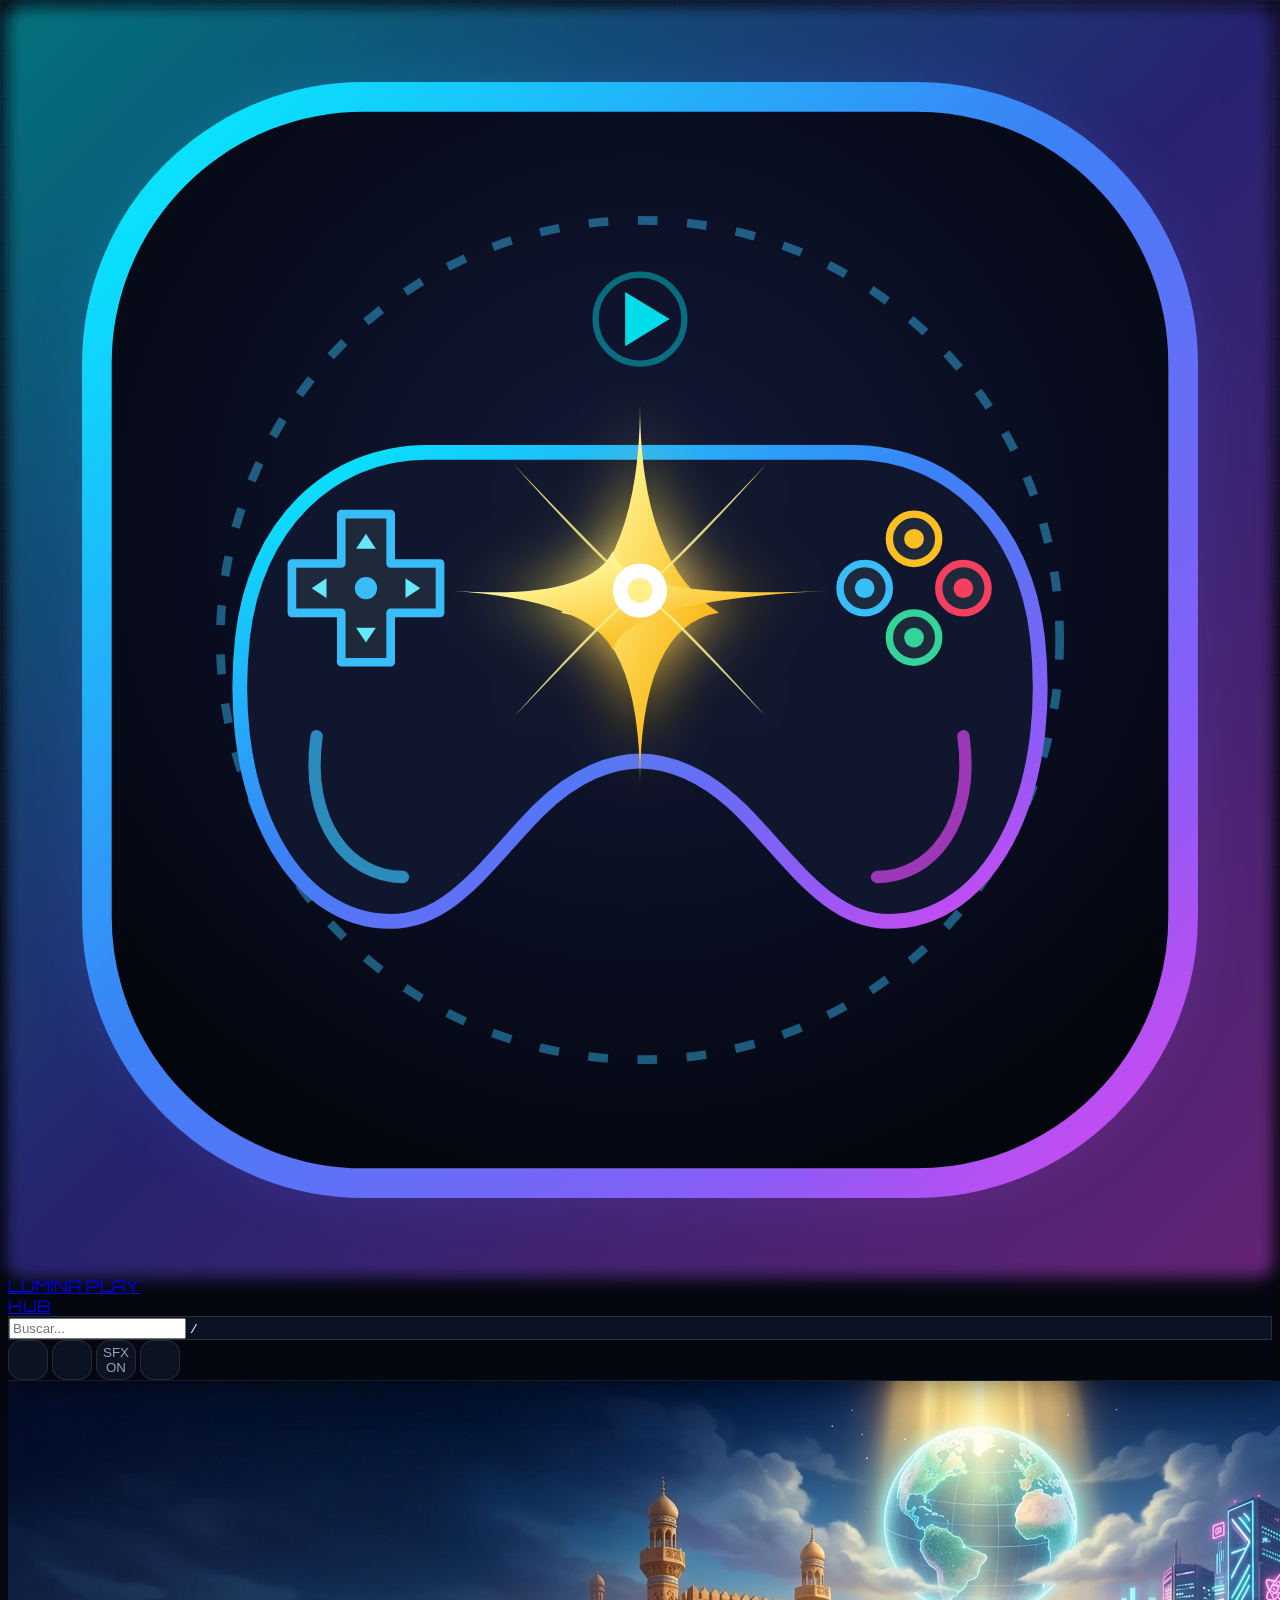
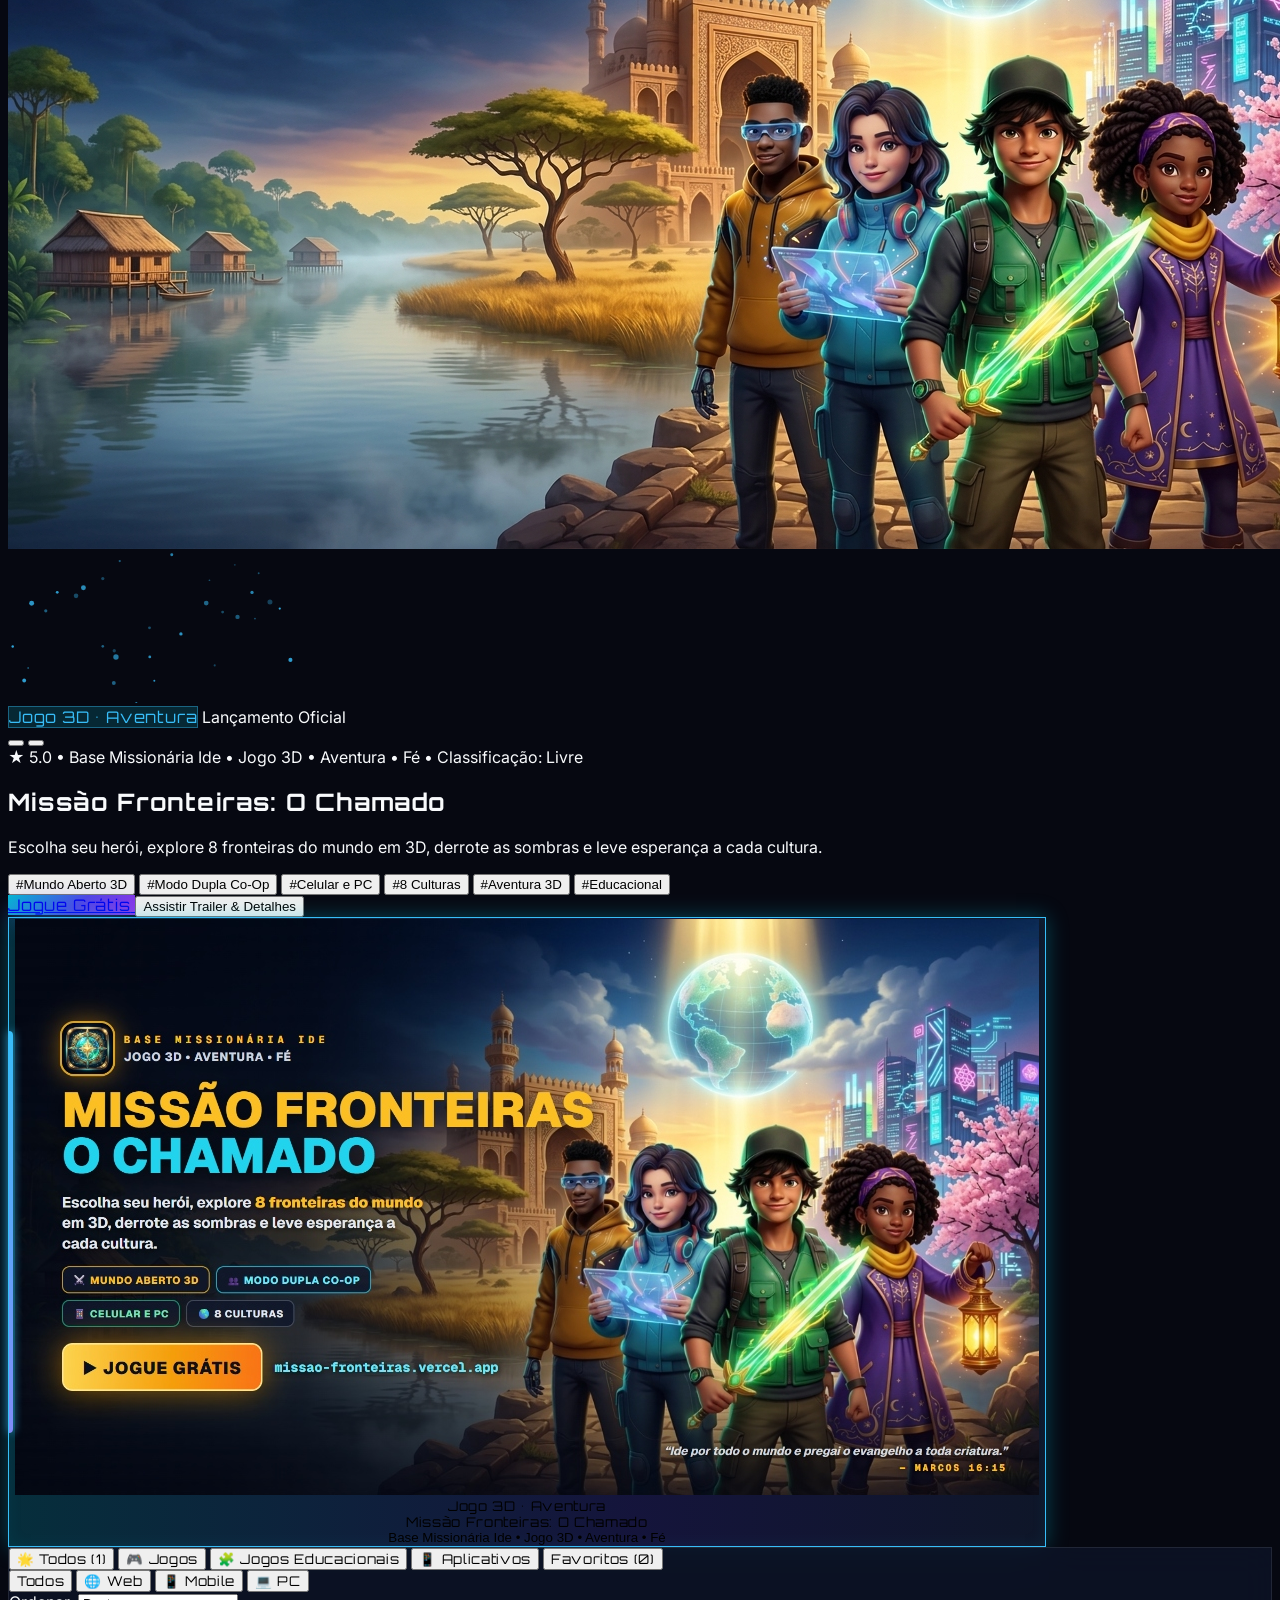
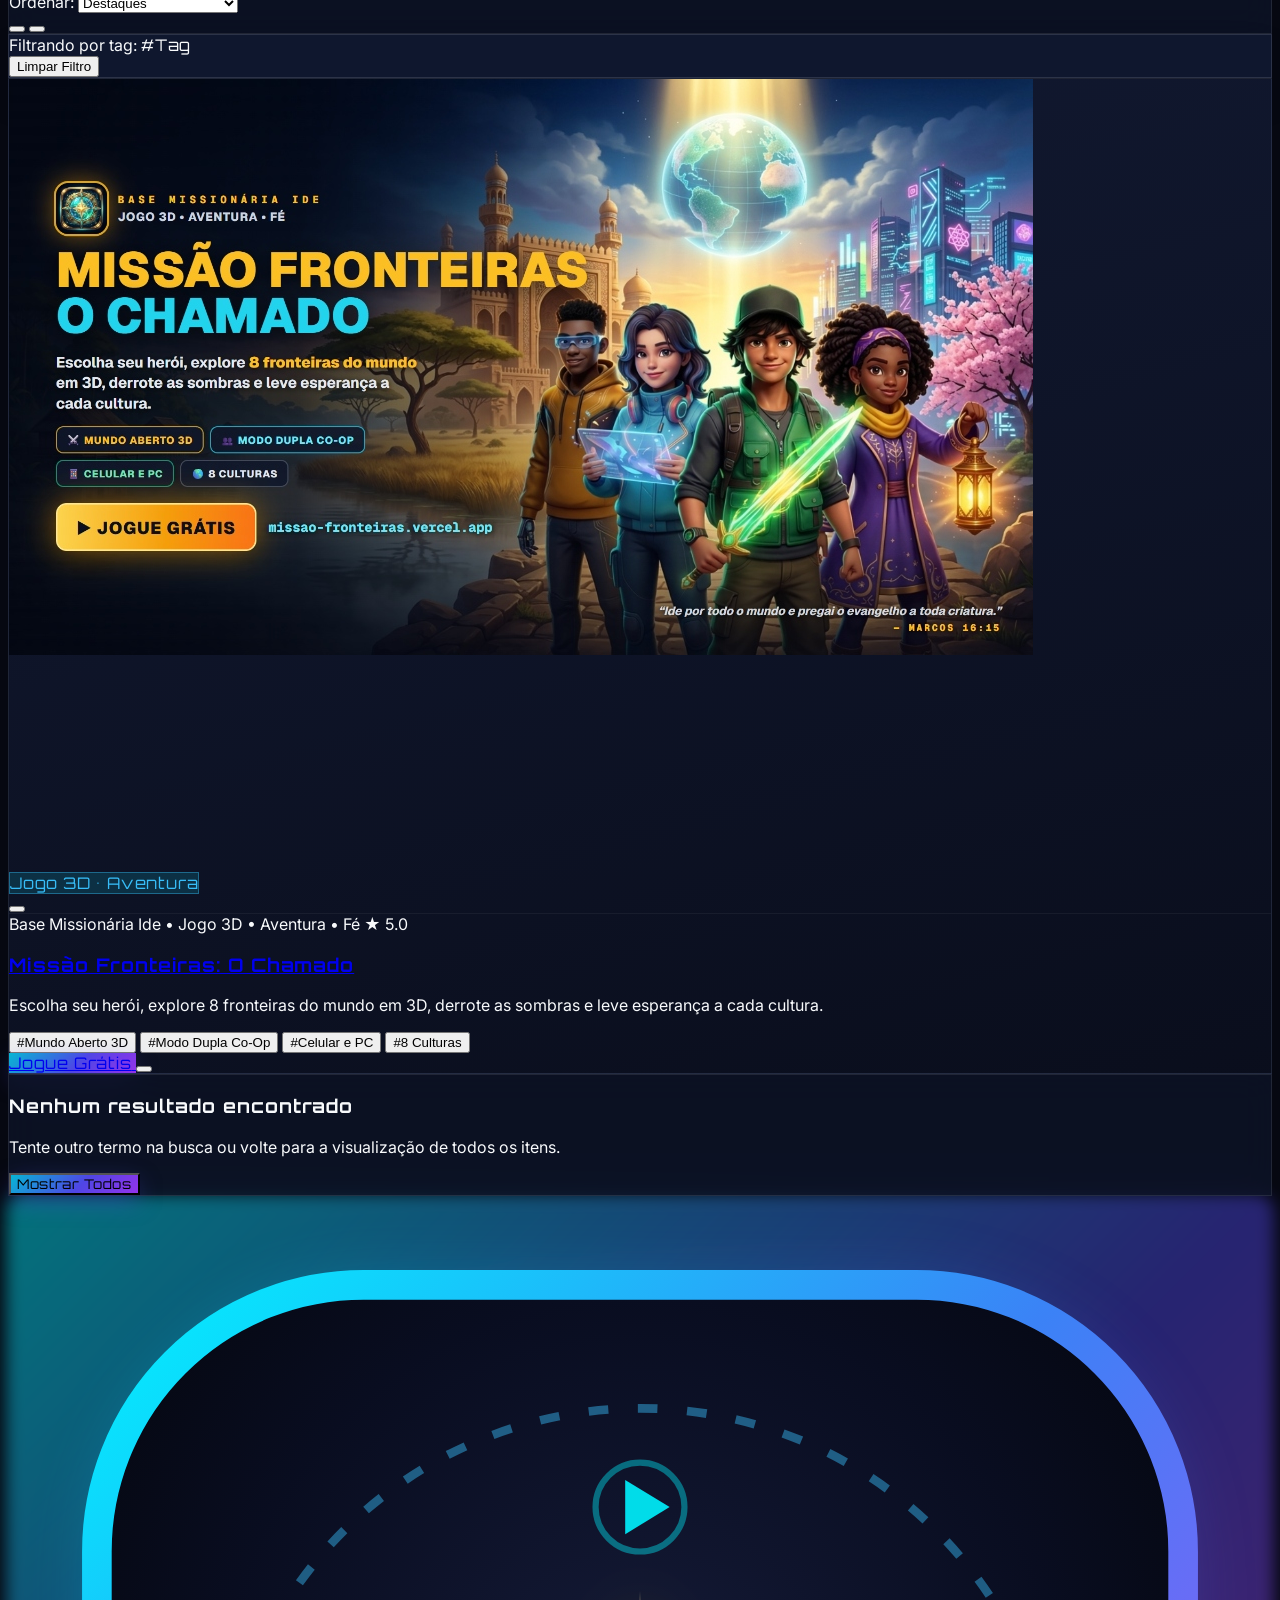
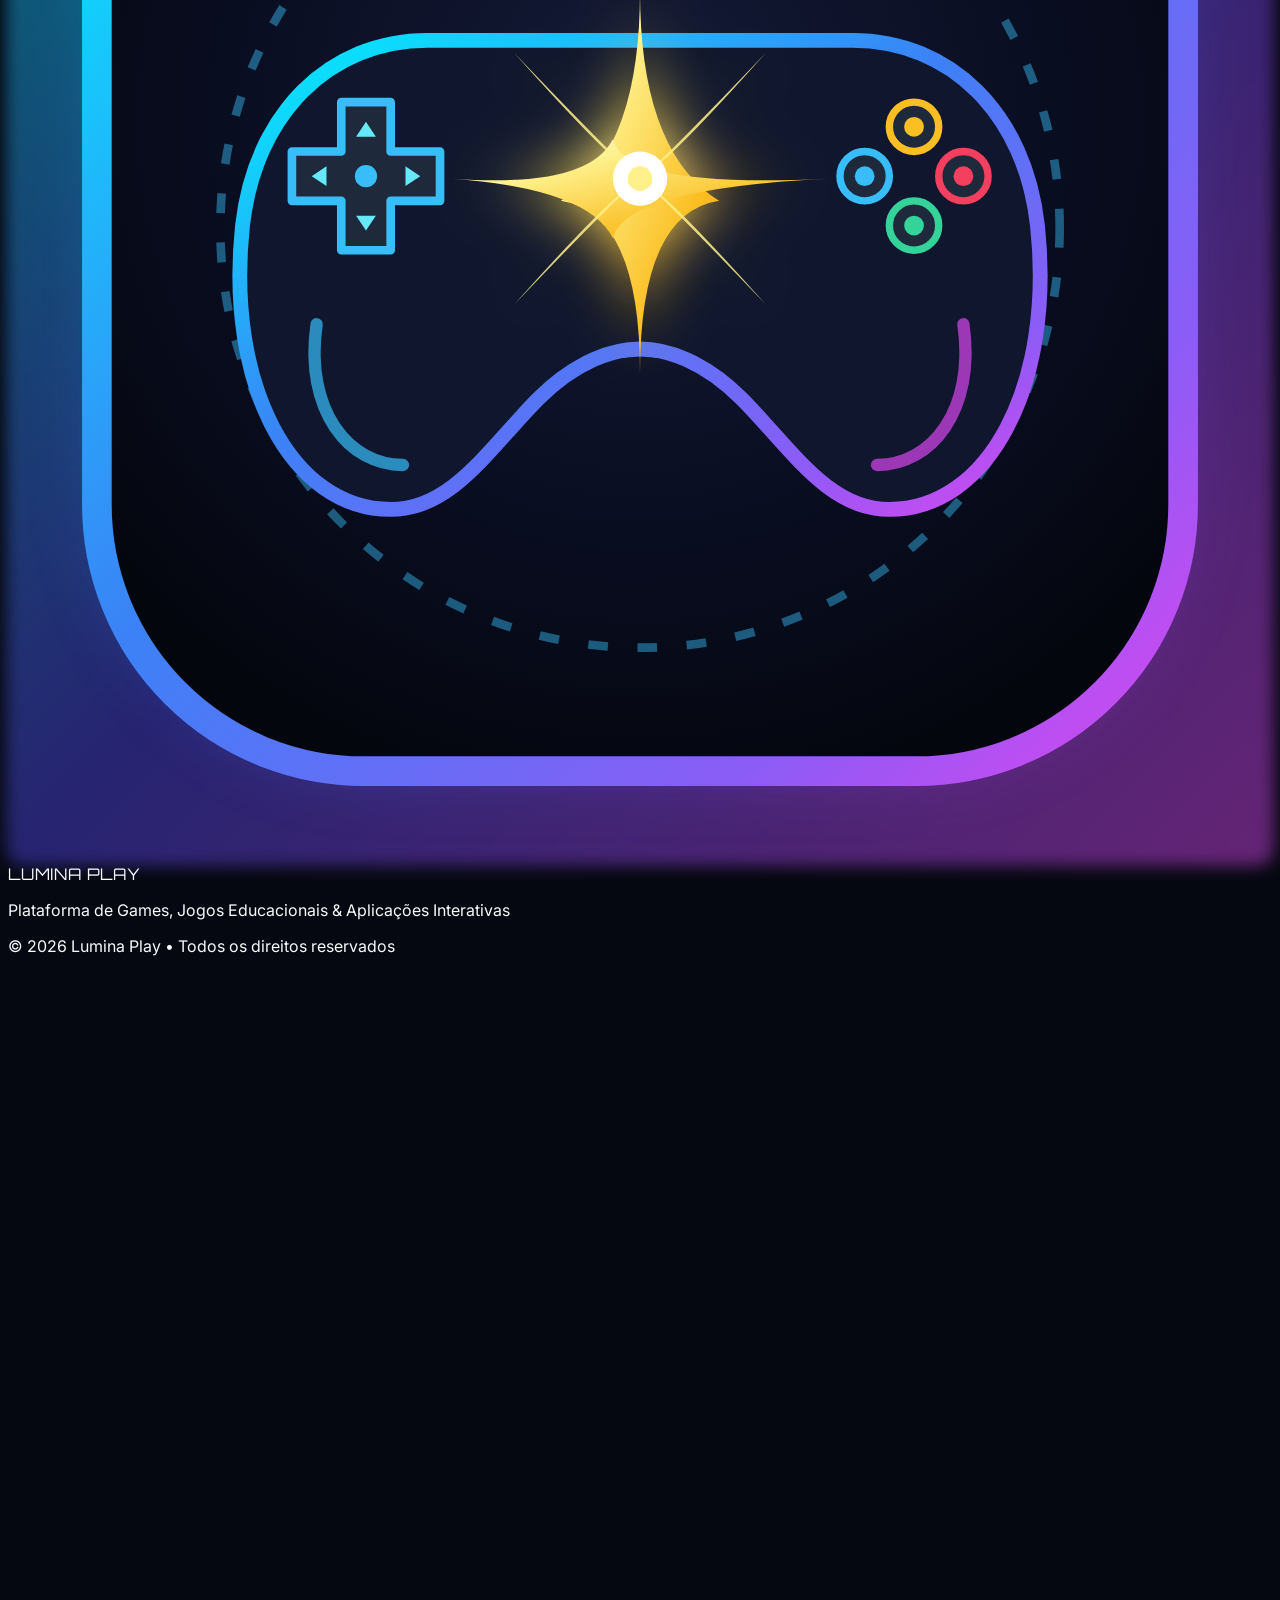
==== commit 6f4a68bc: "feat(catalog): limpar jogos estaticos e adicionar Missao Fronteiras com trailer e artes da pasta pro" ====
--- a/home.html
+++ b/home.html
@@ -4,15 +4,15 @@
   <meta charset="UTF-8" />
   <meta name="viewport" content="width=device-width, initial-scale=1.0" />
   <title>LUMINA PLAY // Plataforma de Games, Jogos Educacionais & Aplicações</title>
-  <meta name="description" content="Plataforma oficial de games 3D, jogos educacionais, experiências interativas e aplicações modernas para todas as plataformas." />
+  <meta name="description" content="Plataforma oficial de games 3D, jogos educacionais, experiências interativas e aplicações modernas para celular e PC." />
   <meta name="theme-color" content="#060811" />
 
   <!-- Open Graph / Redes Sociais -->
   <meta property="og:title" content="LUMINA PLAY // Games, Jogos Educacionais & Aplicações" />
-  <meta property="og:description" content="Explore e jogue games de ação e estratégia, jogos educacionais e aplicações interativas." />
+  <meta property="og:description" content="Explore e jogue games em 3D, jogos educacionais e aplicações interativas." />
   <meta property="og:type" content="website" />
 
-  <!-- Favicon & App Icons (Alta Resolução & Vector SVG) -->
+  <!-- Favicon & App Icons -->
   <link rel="icon" type="image/svg+xml" href="assets/icons/lumina-icon.svg" />
   <link rel="alternate icon" href="assets/icons/logo.svg" />
   <link rel="apple-touch-icon" href="assets/icons/lumina-icon.svg" />
@@ -79,7 +79,7 @@
         </div>
       </a>
 
-      <!-- Centro: Links de Navegação (exibição expandida a partir de 1840px para garantir total espaço livre) -->
+      <!-- Centro: Links de Navegação (exibição expandida a partir de 1840px) -->
       <nav class="header-nav-desktop items-center gap-2 xl:gap-4 shrink-0" aria-label="Navegação Principal">
         <a href="#topo" class="header-nav-link is-active whitespace-nowrap">
           <i data-lucide="Compass" class="w-4 h-4 text-cyan-400 shrink-0"></i>
@@ -89,10 +89,6 @@
           <i data-lucide="Gamepad2" class="w-4 h-4 shrink-0"></i>
           <span>Catálogo</span>
         </a>
-        <a href="#desafioDiarioSection" class="header-nav-link whitespace-nowrap">
-          <i data-lucide="Flame" class="w-4 h-4 text-amber-400 shrink-0"></i>
-          <span>Desafio Diário</span>
-        </a>
         <button type="button" data-nav-cat="favoritos" class="header-nav-link nav-cat-btn text-rose-300 hover:text-white whitespace-nowrap">
           <i data-lucide="Heart" class="w-4 h-4 fill-rose-500 text-rose-500 shrink-0"></i>
           <span>Favoritos</span>
@@ -100,7 +96,7 @@
         </button>
       </nav>
 
-      <!-- Lado Direito: Busca, SFX, Instalação PWA, Botão Novo Jogo & Botão Menu -->
+      <!-- Lado Direito: Busca, SFX, Instalação PWA & Botão Menu -->
       <div class="flex items-center gap-2 sm:gap-3 shrink-0">
         
         <!-- Barra de Busca Desktop / Tablet (a partir de sm: 640px) -->
@@ -182,7 +178,7 @@
     <!-- Menu Dropdown Responsivo (< 1840px) -->
     <div id="headerMobileDropdown" class="header-mobile-dropdown">
       <div class="px-3 sm:px-6 pt-2 pb-4 border-t border-white/10 mt-1 max-w-[1840px] mx-auto">
-        <div class="grid grid-cols-1 sm:grid-cols-2 lg:grid-cols-4 gap-2.5 pt-1">
+        <div class="grid grid-cols-1 sm:grid-cols-3 gap-2.5 pt-1">
           <a href="#topo" class="mobile-dropdown-link is-active">
             <i data-lucide="Compass" class="w-4 h-4 text-cyan-400 shrink-0"></i>
             <span>Explorar Destaques</span>
@@ -191,10 +187,6 @@
             <i data-lucide="Gamepad2" class="w-4 h-4 text-purple-400 shrink-0"></i>
             <span>Catálogo de Games & Apps</span>
           </a>
-          <a href="#desafioDiarioSection" class="mobile-dropdown-link">
-            <i data-lucide="Flame" class="w-4 h-4 text-amber-400 shrink-0"></i>
-            <span>Desafio Gamer Diário</span>
-          </a>
           <button type="button" data-nav-cat="favoritos" class="mobile-dropdown-link text-left justify-between">
             <div class="flex items-center gap-2.5">
               <i data-lucide="Heart" class="w-4 h-4 fill-rose-500 text-rose-500 shrink-0"></i>
@@ -210,46 +202,46 @@
   <!-- ===================================================================== -->
   <!-- CONTEÚDO PRINCIPAL DA VITRINE                                         -->
   <!-- ===================================================================== -->
-  <main id="topo" class="max-w-7xl mx-auto px-4 sm:px-6 lg:px-10 py-6 sm:py-8 space-y-12">
-
-    <!-- 1. HERO SPOTLIGHT CAROUSEL (ESTILO EPIC STORE / PLAYSTATION STORE) -->
+  <main id="topo" class="max-w-7xl mx-auto px-4 sm:px-6 lg:px-10 py-6 sm:py-8 space-y-10">
+
+    <!-- 1. HERO SPOTLIGHT CAROUSEL -->
     <section aria-label="Carrossel de Destaques Principais" class="grid grid-cols-1 lg:grid-cols-12 gap-4 items-stretch">
       
       <!-- Palco Principal do Slide Ativo (9 Colunas no Desktop) -->
       <div id="heroMainStage" class="lg:col-span-9 relative rounded-3xl overflow-hidden border border-white/10 shadow-2xl min-h-[400px] sm:min-h-[480px] flex flex-col justify-end group bg-slate-950">
-        <!-- Imagem de Capa em Alta Resolução -->
+        <!-- Imagem de Capa em Alta Resolução (versão limpa para o Hero) -->
         <img
           id="heroBannerImg"
-          src="assets/images/cronicas-de-davi.jpg"
-          alt="Capa do Jogo em Destaque"
+          src="promo/missao-fronteiras-arte-limpa-16x9.jpg"
+          alt="Missão Fronteiras: O Chamado"
           class="absolute inset-0 w-full h-full object-cover object-center transition-all duration-700 scale-105 group-hover:scale-100"
         />
 
-        <!-- Canvas de Partículas Celestiais Luminosas -->
+        <!-- Canvas de Partículas Luminosas -->
         <canvas id="heroAmbientCanvas" class="absolute inset-0 w-full h-full pointer-events-none opacity-75"></canvas>
 
         <!-- Degradês Cinematográficos de Iluminação -->
         <div class="absolute inset-0 bg-gradient-to-t from-[#060811] via-[#060811]/70 to-transparent"></div>
-        <div class="absolute inset-0 bg-gradient-to-r from-[#060811]/95 via-[#060811]/50 to-transparent"></div>
+        <div class="absolute inset-0 bg-gradient-to-r from-[#060811]/95 via-[#060811]/55 to-transparent"></div>
 
         <!-- Badges Flutuantes do Topo -->
         <div class="absolute top-3 left-3 right-3 sm:top-5 sm:left-5 sm:right-5 flex items-center justify-between gap-2 z-10">
           <div class="flex items-center gap-1.5 sm:gap-2">
             <span id="heroCategoryPill" class="px-2.5 py-0.5 sm:px-3 sm:py-1 rounded-full text-[10px] sm:text-xs font-gamer uppercase tracking-wider badge-jogos backdrop-blur-md whitespace-nowrap">
-              GAME DE AÇÃO & AVENTURA
+              JOGO 3D • AVENTURA
             </span>
             <span class="hidden sm:inline-flex px-3 py-1 rounded-full text-xs font-semibold bg-amber-500/20 text-amber-300 border border-amber-400/40 backdrop-blur-md items-center gap-1.5 badge-special whitespace-nowrap">
               <i data-lucide="Flame" class="w-3.5 h-3.5"></i>
-              <span id="heroSpecialBadge">Destaque da Semana</span>
+              <span id="heroSpecialBadge">Lançamento Oficial</span>
             </span>
           </div>
 
           <!-- Controles de Setas Anterior / Próximo -->
-          <div class="flex items-center gap-1.5 sm:gap-2">
-            <button id="btnHeroPrev" type="button" class="w-8 h-8 sm:w-9 sm:h-9 rounded-xl bg-slate-950/75 hover:bg-cyan-500 hover:text-slate-950 text-white border border-white/15 backdrop-blur-md flex items-center justify-center transition" title="Slide Anterior (Seta Esquerda)">
+          <div id="heroControlsWrapper" class="flex items-center gap-1.5 sm:gap-2">
+            <button id="btnHeroPrev" type="button" class="w-8 h-8 sm:w-9 sm:h-9 rounded-xl bg-slate-950/75 hover:bg-cyan-500 hover:text-slate-950 text-white border border-white/15 backdrop-blur-md flex items-center justify-center transition" title="Slide Anterior">
               <i data-lucide="ChevronLeft" class="w-4 h-4 sm:w-5 sm:h-5"></i>
             </button>
-            <button id="btnHeroNext" type="button" class="w-8 h-8 sm:w-9 sm:h-9 rounded-xl bg-slate-950/75 hover:bg-cyan-500 hover:text-slate-950 text-white border border-white/15 backdrop-blur-md flex items-center justify-center transition" title="Próximo Slide (Seta Direita)">
+            <button id="btnHeroNext" type="button" class="w-8 h-8 sm:w-9 sm:h-9 rounded-xl bg-slate-950/75 hover:bg-cyan-500 hover:text-slate-950 text-white border border-white/15 backdrop-blur-md flex items-center justify-center transition" title="Próximo Slide">
               <i data-lucide="ChevronRight" class="w-4 h-4 sm:w-5 sm:h-5"></i>
             </button>
           </div>
@@ -259,20 +251,20 @@
         <div class="relative z-10 p-4 sm:p-8 lg:p-10 max-w-2xl space-y-3 sm:space-y-4">
           <div class="flex flex-wrap items-center gap-2 sm:gap-3 text-xs text-slate-300">
             <span id="heroRating" class="flex items-center gap-1 text-amber-400 font-bold text-xs">
-              ★ 4.9 (2.4k avaliações)
+              ★ 5.0
             </span>
             <span class="hidden sm:inline">•</span>
-            <span class="text-cyan-300 font-medium hidden sm:inline">Online & 100% Gratuito</span>
+            <span id="heroSubtitleMeta" class="text-cyan-300 font-medium hidden sm:inline">Base Missionária Ide • Jogo 3D • Aventura • Fé</span>
             <span>•</span>
-            <span id="heroAge" class="px-2 py-0.5 rounded bg-emerald-500/20 text-emerald-300 border border-emerald-500/30 text-[10px] sm:text-[11px] font-bold">Livre</span>
+            <span id="heroAge" class="px-2 py-0.5 rounded bg-emerald-500/20 text-emerald-300 border border-emerald-500/30 text-[10px] sm:text-[11px] font-bold">Classificação: Livre</span>
           </div>
 
           <h1 id="heroTitle" class="font-gamer text-xl sm:text-3xl lg:text-5xl font-black text-white tracking-tight leading-tight sm:leading-none">
-            CRÔNICAS DE DAVI: VALE DE ELÁ
+            Missão Fronteiras: O Chamado
           </h1>
 
           <p id="heroDescription" class="text-slate-200 text-xs sm:text-sm lg:text-base leading-relaxed line-clamp-2 sm:line-clamp-3">
-            Viva a jornada épica do jovem pastor de Belém até o confronto histórico contra Golias. Desafios de estratégia, mira de precisão com a funda radiante e trilha sonora imersiva.
+            Escolha seu herói, explore 8 fronteiras do mundo em 3D, derrote as sombras e leve esperança a cada cultura.
           </p>
 
           <!-- Tags Rápidas -->
@@ -282,13 +274,13 @@
           <div class="pt-2 sm:pt-3 flex flex-col sm:flex-row items-stretch sm:items-center gap-2.5 sm:gap-3">
             <a
               id="heroLaunchLink"
-              href="#catalogoCompleto"
+              href="https://missao-fronteiras.vercel.app/"
               target="_blank"
               rel="noopener noreferrer"
               class="btn-launch px-6 py-3 rounded-xl sm:rounded-2xl font-gamer font-bold text-xs sm:text-sm text-white uppercase tracking-wider flex items-center justify-center gap-2.5"
             >
               <i data-lucide="Play" class="w-4 h-4 fill-white"></i>
-              <span id="heroLaunchBtnText">Jogar Agora</span>
+              <span id="heroLaunchBtnText">Jogue Grátis</span>
               <i data-lucide="ExternalLink" class="w-4 h-4 opacity-80"></i>
             </a>
 
@@ -298,7 +290,7 @@
               class="px-5 py-3 rounded-xl sm:rounded-2xl bg-slate-900/85 hover:bg-slate-800 text-white border border-white/15 backdrop-blur-md font-semibold text-xs sm:text-sm flex items-center justify-center gap-2 transition"
             >
               <i data-lucide="Film" class="w-4 h-4 text-cyan-400"></i>
-              <span>Ver Preview & Detalhes</span>
+              <span>Assistir Trailer & Detalhes</span>
             </button>
           </div>
         </div>
@@ -316,118 +308,7 @@
 
     </section>
 
-    <!-- BANNER DE DESTAQUES & MÉTRICAS (SOCIAL PROOF) -->
-    <section class="grid grid-cols-2 md:grid-cols-4 gap-3 sm:gap-4">
-      <div class="glass-surface rounded-2xl p-3.5 sm:p-5 flex items-center gap-2.5 sm:gap-3.5 border-l-4 border-l-cyan-400">
-        <div class="p-2 sm:p-2.5 rounded-xl bg-cyan-400/10 text-cyan-400 shrink-0">
-          <i data-lucide="Gamepad2" class="w-5 h-5 sm:w-6 sm:h-6"></i>
-        </div>
-        <div class="min-w-0">
-          <div class="font-gamer font-bold text-sm sm:text-lg text-white truncate">100% Free</div>
-          <div class="text-[10px] sm:text-xs text-slate-400 truncate">Acesso livre</div>
-        </div>
-      </div>
-
-      <div class="glass-surface rounded-2xl p-3.5 sm:p-5 flex items-center gap-2.5 sm:gap-3.5 border-l-4 border-l-purple-400">
-        <div class="p-2 sm:p-2.5 rounded-xl bg-purple-400/10 text-purple-400 shrink-0">
-          <i data-lucide="Users" class="w-5 h-5 sm:w-6 sm:h-6"></i>
-        </div>
-        <div class="min-w-0">
-          <div class="font-gamer font-bold text-sm sm:text-lg text-white truncate">+10.000</div>
-          <div class="text-[10px] sm:text-xs text-slate-400 truncate">Jogadores</div>
-        </div>
-      </div>
-
-      <div class="glass-surface rounded-2xl p-3.5 sm:p-5 flex items-center gap-2.5 sm:gap-3.5 border-l-4 border-l-emerald-400">
-        <div class="p-2 sm:p-2.5 rounded-xl bg-emerald-400/10 text-emerald-400 shrink-0">
-          <i data-lucide="Layers" class="w-5 h-5 sm:w-6 sm:h-6"></i>
-        </div>
-        <div class="min-w-0">
-          <div class="font-gamer font-bold text-sm sm:text-lg text-white truncate">Games & Apps</div>
-          <div class="text-[10px] sm:text-xs text-slate-400 truncate">Hub Interativo</div>
-        </div>
-      </div>
-
-      <div class="glass-surface rounded-2xl p-3.5 sm:p-5 flex items-center gap-2.5 sm:gap-3.5 border-l-4 border-l-amber-400">
-        <div class="p-2 sm:p-2.5 rounded-xl bg-amber-400/10 text-amber-400 shrink-0">
-          <i data-lucide="Smartphone" class="w-5 h-5 sm:w-6 sm:h-6"></i>
-        </div>
-        <div class="min-w-0">
-          <div class="font-gamer font-bold text-sm sm:text-lg text-white truncate">Multiplataforma</div>
-          <div class="text-[10px] sm:text-xs text-slate-400 truncate">PC & Mobile</div>
-        </div>
-      </div>
-    </section>
-
-    <!-- DESAFIO GAMER DIÁRIO & OFENSIVA DIÁRIA (GAMIFICAÇÃO) -->
-    <section id="desafioDiarioSection" class="daily-challenge-box rounded-3xl p-6 sm:p-8 space-y-4 relative overflow-hidden">
-      <div class="flex flex-col sm:flex-row sm:items-center justify-between gap-4 border-b border-white/10 pb-4">
-        <div class="flex items-center gap-3">
-          <div class="w-10 h-10 rounded-2xl bg-amber-500/20 border border-amber-400/40 flex items-center justify-center text-amber-400 shrink-0">
-            <i data-lucide="Flame" class="w-5 h-5"></i>
-          </div>
-          <div>
-            <div class="flex items-center gap-2">
-              <h3 class="font-gamer font-bold text-base sm:text-lg text-white">Desafio Gamer Diário</h3>
-              <span id="challengeRef" class="text-[10px] font-gamer uppercase px-2.5 py-0.5 rounded-full bg-cyan-500/15 text-cyan-300 border border-cyan-400/30">Quiz & Lógica</span>
-            </div>
-            <p class="text-xs text-slate-400">Responda a pergunta do dia para manter sua Ofensiva Diária ativa!</p>
-          </div>
-        </div>
-
-        <div class="flex items-center gap-2 self-start sm:self-center px-4 py-2 rounded-2xl bg-slate-950/80 border border-amber-400/30 backdrop-blur-md">
-          <i data-lucide="Flame" class="w-5 h-5 text-amber-400 fill-amber-400 animate-pulse"></i>
-          <div class="text-xs">
-            <span class="text-slate-400">Ofensiva Diária:</span>
-            <span id="streakCount" class="font-gamer font-bold text-amber-300 ml-1 text-sm">0</span>
-            <span class="text-slate-400 text-[10px] ml-0.5">dias</span>
-          </div>
-        </div>
-      </div>
-
-      <div class="space-y-3">
-        <p id="challengeQuestion" class="font-gamer text-sm sm:text-base font-semibold text-slate-100">Carregando pergunta de hoje...</p>
-        <div id="challengeOptions" class="grid grid-cols-1 sm:grid-cols-2 gap-2.5">
-          <!-- Opções geradas dinamicamente via JS -->
-        </div>
-        <div id="challengeFeedback" class="hidden p-3.5 rounded-2xl bg-slate-950/90 border border-slate-700/80 text-xs text-slate-300"></div>
-      </div>
-    </section>
-
-    <!-- 2. CARROSSEL HORIZONTAL: "PASSE O MOUSE PARA VER O VÍDEO DO JOGO" -->
-    <section class="space-y-3 sm:space-y-4">
-      <div class="flex items-center justify-between gap-3">
-        <div>
-          <div class="inline-flex items-center gap-2 text-[10px] sm:text-xs font-gamer uppercase tracking-widest text-cyan-400 mb-0.5 sm:mb-1">
-            <span class="w-2 h-2 rounded-full bg-cyan-400 pulse-indicator"></span>
-            <span>EXPERIÊNCIA INTERATIVA</span>
-          </div>
-          <h2 class="font-gamer text-lg sm:text-2xl font-extrabold text-white flex items-center gap-2.5">
-            <span>Carrossel em Alta</span>
-            <span class="text-xs font-sans font-normal text-slate-400 bg-slate-900/90 border border-slate-800 px-3 py-1 rounded-full hidden lg:inline-block">
-              🎬 Gameplay em 60 FPS ao vivo
-            </span>
-          </h2>
-        </div>
-
-        <!-- Botões de Rolar o Carrossel -->
-        <div class="flex items-center gap-1.5 sm:gap-2">
-          <button id="btnCarouselLeft" type="button" class="p-2 sm:p-2.5 rounded-xl glass-surface hover:border-cyan-400/60 text-slate-300 hover:text-white transition" title="Rolar para a esquerda">
-            <i data-lucide="ArrowLeft" class="w-4 h-4"></i>
-          </button>
-          <button id="btnCarouselRight" type="button" class="p-2 sm:p-2.5 rounded-xl glass-surface hover:border-cyan-400/60 text-slate-300 hover:text-white transition" title="Rolar para a direita">
-            <i data-lucide="ArrowRight" class="w-4 h-4"></i>
-          </button>
-        </div>
-      </div>
-
-      <!-- Trilho de Rolagem Horizontal -->
-      <div id="featuredCarouselTrack" class="flex gap-4 sm:gap-5 overflow-x-auto no-scrollbar pb-3 pt-1 scroll-smooth">
-        <!-- Preenchido via JS -->
-      </div>
-    </section>
-
-    <!-- 3. CATÁLOGO COMPLETO COM FILTROS, FAVORITOS E CARDS COM VÍDEO -->
+    <!-- 2. CATÁLOGO OFICIAL COM FILTROS, FAVORITOS E VÍDEO PREVIEW -->
     <section id="catalogoCompleto" class="space-y-4 sm:space-y-6">
       
       <!-- Barra de Filtros de Categoria -->
@@ -439,16 +320,13 @@
             🌟 Todos (<span id="countAll">0</span>)
           </button>
           <button type="button" data-cat="jogos" class="cat-pill px-3.5 sm:px-4 py-2 rounded-xl text-xs font-gamer uppercase tracking-wider bg-slate-900/90 text-slate-300 hover:text-white border border-slate-800 whitespace-nowrap shrink-0 transition">
-            ⚔️ Games & Aventura
+            🎮 Jogos
           </button>
           <button type="button" data-cat="educacional" class="cat-pill px-3.5 sm:px-4 py-2 rounded-xl text-xs font-gamer uppercase tracking-wider bg-slate-900/90 text-slate-300 hover:text-white border border-slate-800 whitespace-nowrap shrink-0 transition">
             🧩 Jogos Educacionais
           </button>
           <button type="button" data-cat="aplicativos" class="cat-pill px-3.5 sm:px-4 py-2 rounded-xl text-xs font-gamer uppercase tracking-wider bg-slate-900/90 text-slate-300 hover:text-white border border-slate-800 whitespace-nowrap shrink-0 transition">
             📱 Aplicativos
-          </button>
-          <button type="button" data-cat="utilitarios" class="cat-pill px-3.5 sm:px-4 py-2 rounded-xl text-xs font-gamer uppercase tracking-wider bg-slate-900/90 text-slate-300 hover:text-white border border-slate-800 whitespace-nowrap shrink-0 transition">
-            ⚡ Web Apps & Utilitários
           </button>
           <button type="button" data-cat="favoritos" class="cat-pill px-3.5 sm:px-4 py-2 rounded-xl text-xs font-gamer uppercase tracking-wider bg-slate-900/90 text-rose-300 hover:text-white border border-slate-800 whitespace-nowrap shrink-0 transition flex items-center gap-1.5">
             <i data-lucide="Heart" class="w-3.5 h-3.5 fill-rose-500 text-rose-500"></i>
@@ -510,9 +388,9 @@
       <div id="emptyCatalogState" class="hidden glass-surface rounded-3xl p-12 text-center max-w-md mx-auto">
         <i data-lucide="SearchX" class="w-12 h-12 text-cyan-400 mx-auto mb-3"></i>
         <h3 class="font-gamer text-lg font-bold text-white mb-1">Nenhum resultado encontrado</h3>
-        <p class="text-xs text-slate-400 mb-5">Tente outro termo na busca ou volte para a visualização de todos os jogos.</p>
+        <p class="text-xs text-slate-400 mb-5">Tente outro termo na busca ou volte para a visualização de todos os itens.</p>
         <button id="btnClearSearch" type="button" class="btn-launch px-5 py-2.5 rounded-xl text-xs font-gamer font-bold text-white uppercase">
-          Mostrar Todos os Jogos
+          Mostrar Todos
         </button>
       </div>
 
@@ -537,37 +415,29 @@
         </div>
       </div>
 
-      <div class="flex flex-wrap items-center justify-center gap-3 sm:gap-4 text-xs text-slate-400">
-        <span>🎮 60 FPS Interactive Live Hover</span>
-        <span>•</span>
-        <span>🎵 Sintetizador Web Audio</span>
-        <span>•</span>
-        <span>❤️ Favoritos no Navegador</span>
-      </div>
-
       <div class="text-[11px] text-slate-500 text-center md:text-right">
-        Desenvolvido com foco em alta performance e imersão • &copy; 2026 Lumina Play
+        &copy; 2026 Lumina Play • Todos os direitos reservados
       </div>
     </div>
   </footer>
 
   <!-- ===================================================================== -->
-  <!-- MODAL 1: FICHA TÉCNICA, TRAILER & DETALHES DO JOGO                    -->
+  <!-- MODAL: FICHA TÉCNICA, TRAILER OFICIAL & DETALHES DO JOGO              -->
   <!-- ===================================================================== -->
   <div id="previewModal" class="modal-backdrop fixed inset-0 z-50 bg-slate-950/85 backdrop-blur-xl flex items-center justify-center p-2 sm:p-4 overflow-y-auto" role="dialog" aria-modal="true">
     <div class="modal-dialog glass-surface-elevated rounded-2xl sm:rounded-3xl max-w-3xl w-full overflow-hidden border border-cyan-400/40 shadow-2xl my-auto max-h-[92vh] flex flex-col">
       
-      <!-- Palco de Mídia do Modal: Vídeo ou Canvas 60fps ou Player Embutido (shrink-0) -->
+      <!-- Palco de Mídia do Modal: Vídeo Trailer Oficial ou Player Embutido -->
       <div class="relative aspect-video max-h-[35vh] sm:max-h-[42vh] bg-slate-950 overflow-hidden shrink-0">
         <img id="modalCoverFallback" src="" alt="Capa" class="absolute inset-0 w-full h-full object-cover opacity-35" />
-        <video id="modalVideoPlayer" class="absolute inset-0 w-full h-full object-cover hidden" muted loop playsinline controls></video>
-        <canvas id="modalTrailerCanvas" class="absolute inset-0 w-full h-full"></canvas>
+        <video id="modalVideoPlayer" class="absolute inset-0 w-full h-full object-cover hidden z-10" muted loop playsinline controls></video>
+        <canvas id="modalTrailerCanvas" class="absolute inset-0 w-full h-full hidden"></canvas>
         <iframe id="modalGameIframe" class="in-portal-player-frame absolute inset-0 hidden z-20" allow="fullscreen; autoplay"></iframe>
 
-        <div class="absolute top-3 left-3 sm:top-4 sm:left-4 flex items-center gap-2 z-10">
+        <div class="absolute top-3 left-3 sm:top-4 sm:left-4 flex items-center gap-2 z-20 pointer-events-none">
           <span class="px-2.5 py-0.5 sm:px-3 sm:py-1 rounded-full bg-rose-600/90 text-white text-[10px] sm:text-[11px] font-gamer uppercase tracking-wider flex items-center gap-1.5 shadow-lg">
             <span class="w-1.5 h-1.5 sm:w-2 sm:h-2 rounded-full bg-white animate-ping"></span>
-            TRAILER / GAMEPLAY
+            TRAILER OFICIAL
           </span>
         </div>
 
@@ -576,15 +446,13 @@
         </button>
       </div>
 
-      <!-- Corpo de Detalhes do Modal (Scrollable flex-1) -->
+      <!-- Corpo de Detalhes do Modal -->
       <div class="overflow-y-auto flex-1 p-4 sm:p-8 space-y-4 sm:space-y-6">
         <div class="flex flex-col sm:flex-row sm:items-start justify-between gap-3 sm:gap-4">
           <div class="space-y-1">
-            <span id="modalCategoryBadge" class="inline-block px-2.5 py-0.5 rounded-full text-[10px] sm:text-[11px] font-gamer uppercase badge-jogos mb-0.5 sm:mb-1">
-              CATEGORIA
-            </span>
-            <h3 id="modalTitle" class="font-gamer text-xl sm:text-3xl font-extrabold text-white leading-tight">Título do Jogo</h3>
-            <p id="modalSubtitle" class="text-xs sm:text-sm font-medium text-cyan-300">Gênero & Subtítulo</p>
+            <span id="modalCategoryBadge" class="inline-block px-2.5 py-0.5 rounded-full text-[10px] sm:text-[11px] font-gamer uppercase badge-jogos mb-0.5 sm:mb-1"></span>
+            <h3 id="modalTitle" class="font-gamer text-xl sm:text-3xl font-extrabold text-white leading-tight"></h3>
+            <p id="modalSubtitle" class="text-xs sm:text-sm font-medium text-cyan-300"></p>
           </div>
 
           <div class="flex items-center gap-2 shrink-0">
@@ -601,41 +469,37 @@
               id="modalShareBtn"
               type="button"
               class="p-2.5 sm:p-3 rounded-xl sm:rounded-2xl bg-slate-900/80 hover:bg-slate-800 border border-white/15 text-cyan-300 transition"
-              title="Compartilhar Link do Jogo"
+              title="Compartilhar Link"
             >
               <i data-lucide="Share2" class="w-4 h-4"></i>
             </button>
           </div>
         </div>
 
-        <!-- Metadados Rápidos: Avaliação, Tema / Destaque e Plataformas -->
+        <!-- Metadados Rápidos: Avaliação, Destaque e Plataformas -->
         <div class="grid grid-cols-1 sm:grid-cols-2 gap-2.5 sm:gap-3 p-3.5 sm:p-4 rounded-xl sm:rounded-2xl bg-slate-950/60 border border-white/5">
           <div class="flex items-center gap-2 text-xs">
-            <span class="text-amber-400 font-bold" id="modalRating">★ 4.9</span>
+            <span class="text-amber-400 font-bold" id="modalRating"></span>
             <span class="text-slate-500">•</span>
             <span class="text-slate-300 flex items-center gap-1 truncate">
               <i data-lucide="Layers" class="w-3.5 h-3.5 text-cyan-400 shrink-0"></i>
-              <span id="modalTemaDestaque" class="truncate">Aventura & Estratégia</span>
+              <span id="modalTemaDestaque" class="truncate"></span>
             </span>
           </div>
 
-          <div id="modalPlatforms" class="flex flex-wrap items-center gap-1.5 sm:justify-end">
-            <!-- Plataformas compatíveis -->
-          </div>
+          <div id="modalPlatforms" class="flex flex-wrap items-center gap-1.5 sm:justify-end"></div>
         </div>
 
         <!-- Descrição Completa -->
         <div class="space-y-1.5">
-          <h4 class="font-gamer text-xs uppercase tracking-wider text-slate-400">Sobre a Experiência</h4>
+          <h4 class="font-gamer text-xs uppercase tracking-wider text-slate-400">Sobre o Jogo / Aplicação</h4>
           <p id="modalDescription" class="text-slate-300 text-xs sm:text-sm leading-relaxed"></p>
         </div>
 
         <!-- Lista de Recursos & Diferenciais -->
         <div class="space-y-1.5">
           <h4 class="font-gamer text-xs uppercase tracking-wider text-slate-400">Principais Destaques</h4>
-          <ul id="modalFeatures" class="grid grid-cols-1 sm:grid-cols-2 gap-2">
-            <!-- Recursos inseridos via JS -->
-          </ul>
+          <ul id="modalFeatures" class="grid grid-cols-1 sm:grid-cols-2 gap-2"></ul>
         </div>
 
         <!-- Avaliação da Comunidade / Usuário -->
@@ -644,9 +508,7 @@
             <span class="text-slate-300 font-medium">Sua Avaliação:</span>
             <span class="text-slate-500 ml-1 hidden sm:inline">(clique para avaliar)</span>
           </div>
-          <div id="modalStarRatingContainer" class="flex items-center gap-1">
-            <!-- Botões de estrelas interativos via JS -->
-          </div>
+          <div id="modalStarRatingContainer" class="flex items-center gap-1"></div>
         </div>
 
         <!-- Tags -->
@@ -665,7 +527,7 @@
 
           <a
             id="modalLaunchBtn"
-            href="#catalogoCompleto"
+            href="https://missao-fronteiras.vercel.app/"
             target="_blank"
             rel="noopener noreferrer"
             class="btn-launch px-6 sm:px-8 py-3 sm:py-3.5 rounded-xl sm:rounded-2xl font-gamer font-bold text-xs sm:text-sm text-white uppercase tracking-wider flex items-center justify-center gap-2.5 shadow-xl"
@@ -698,11 +560,7 @@
     </button>
     <button type="button" data-mobile-target="catalogo" class="mobile-nav-item">
       <i data-lucide="Gamepad2" class="w-5 h-5 mb-1"></i>
-      <span>Jogos</span>
-    </button>
-    <button type="button" data-mobile-target="desafio" class="mobile-nav-item">
-      <i data-lucide="Flame" class="w-5 h-5 mb-1"></i>
-      <span>Desafio</span>
+      <span>Catálogo</span>
     </button>
     <button type="button" data-mobile-target="favoritos" class="mobile-nav-item">
       <i data-lucide="Heart" class="w-5 h-5 mb-1"></i>
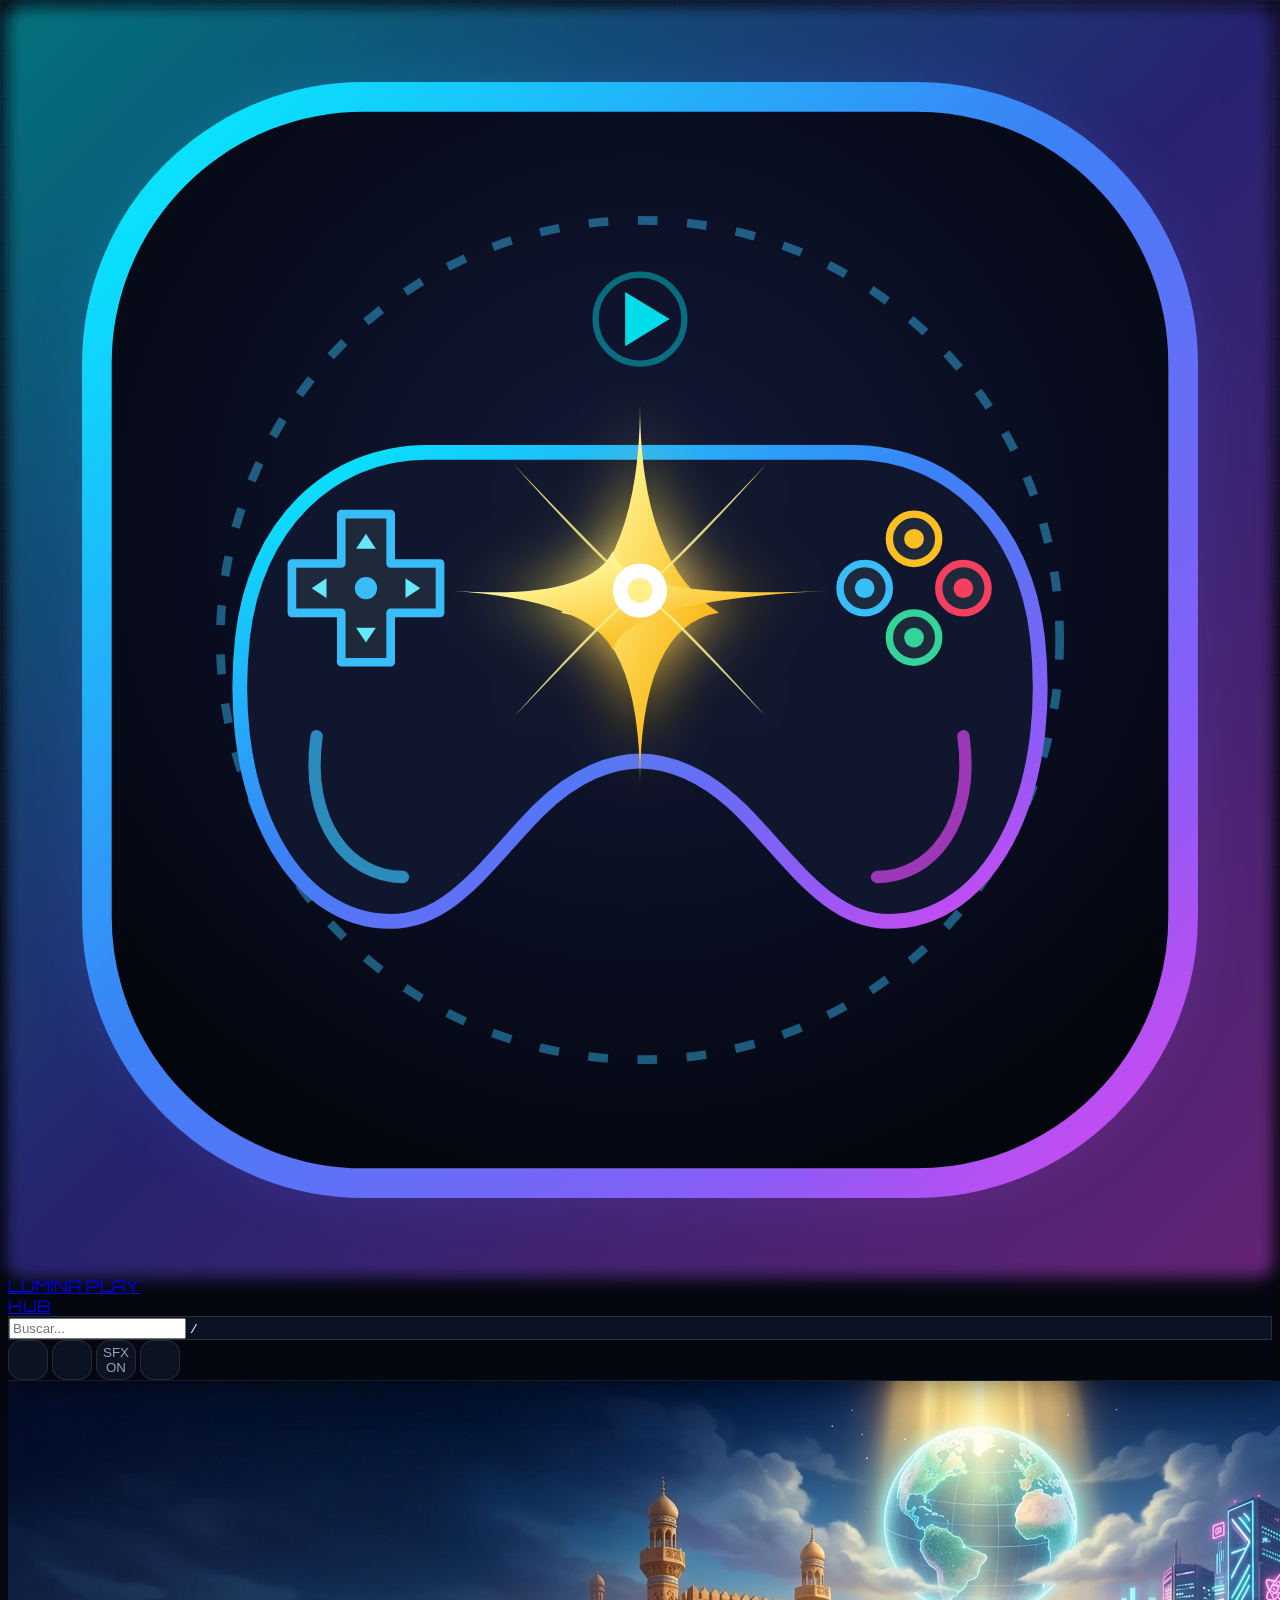
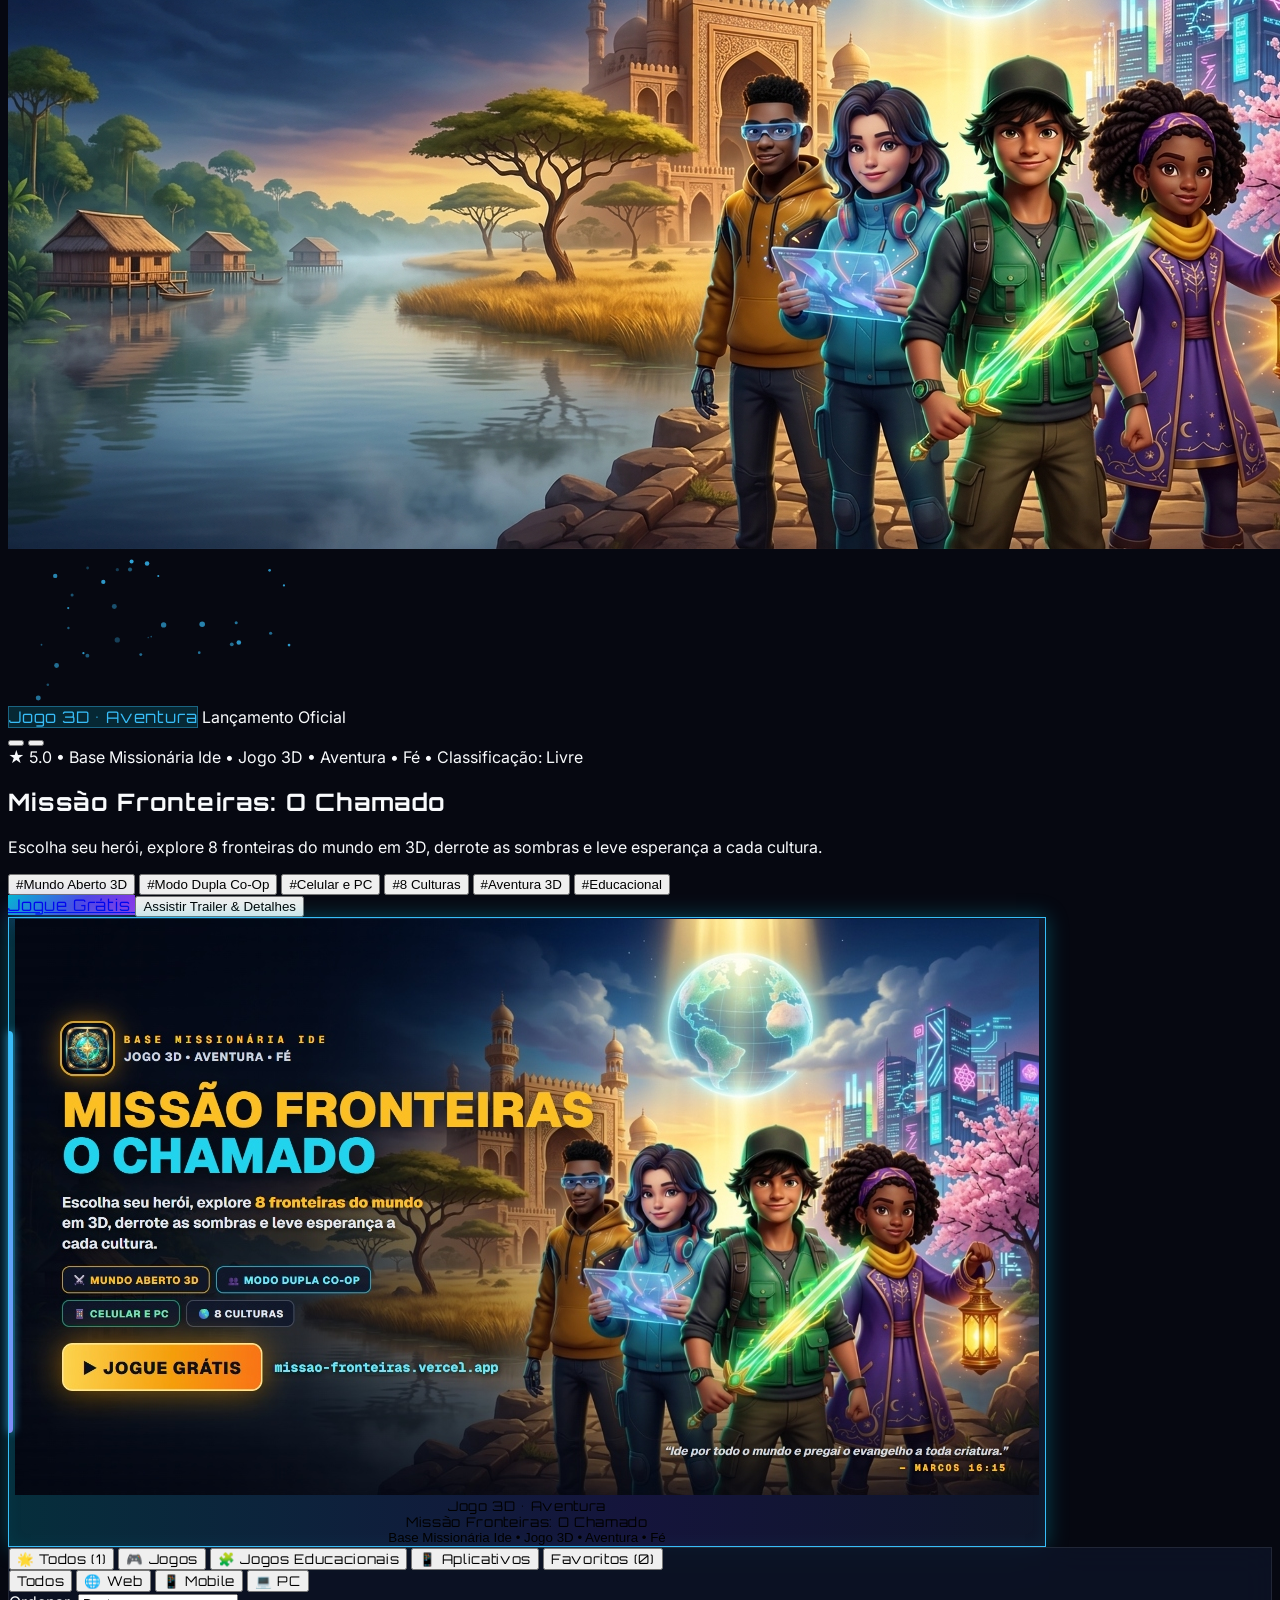
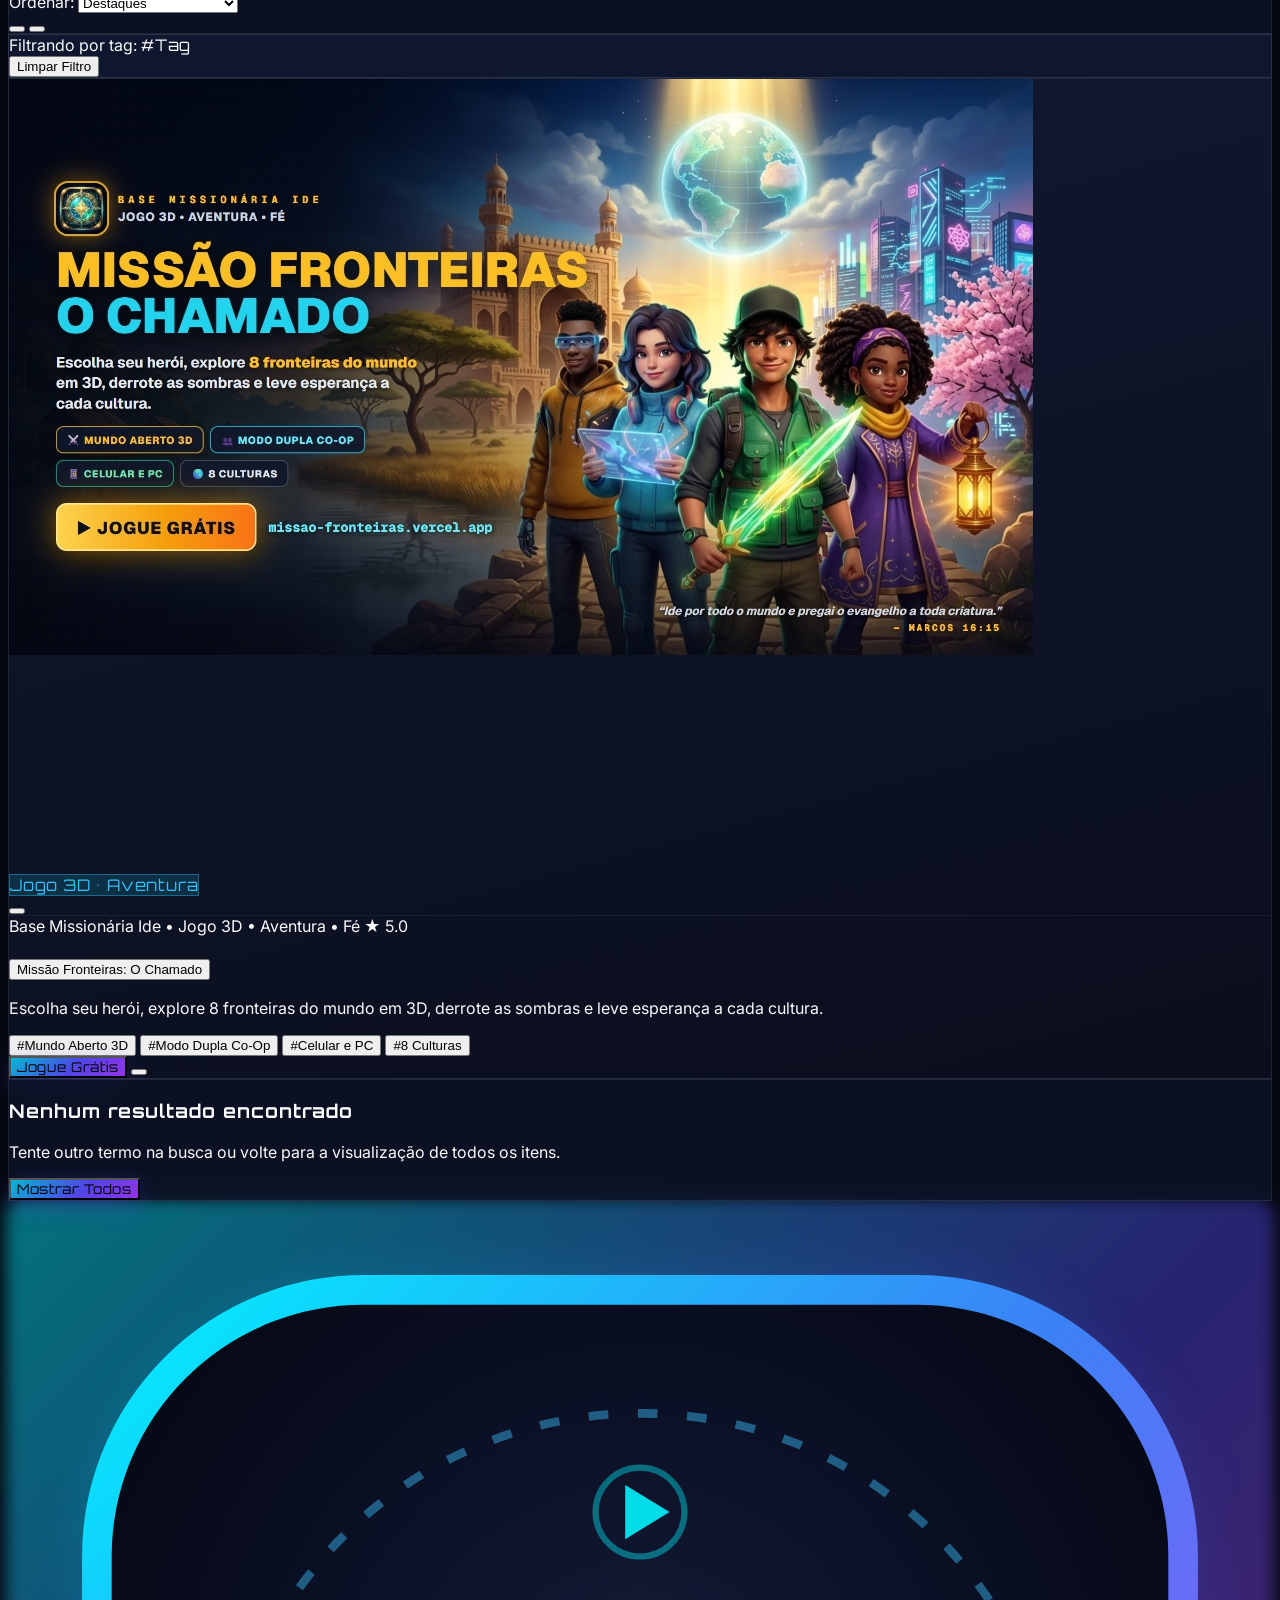
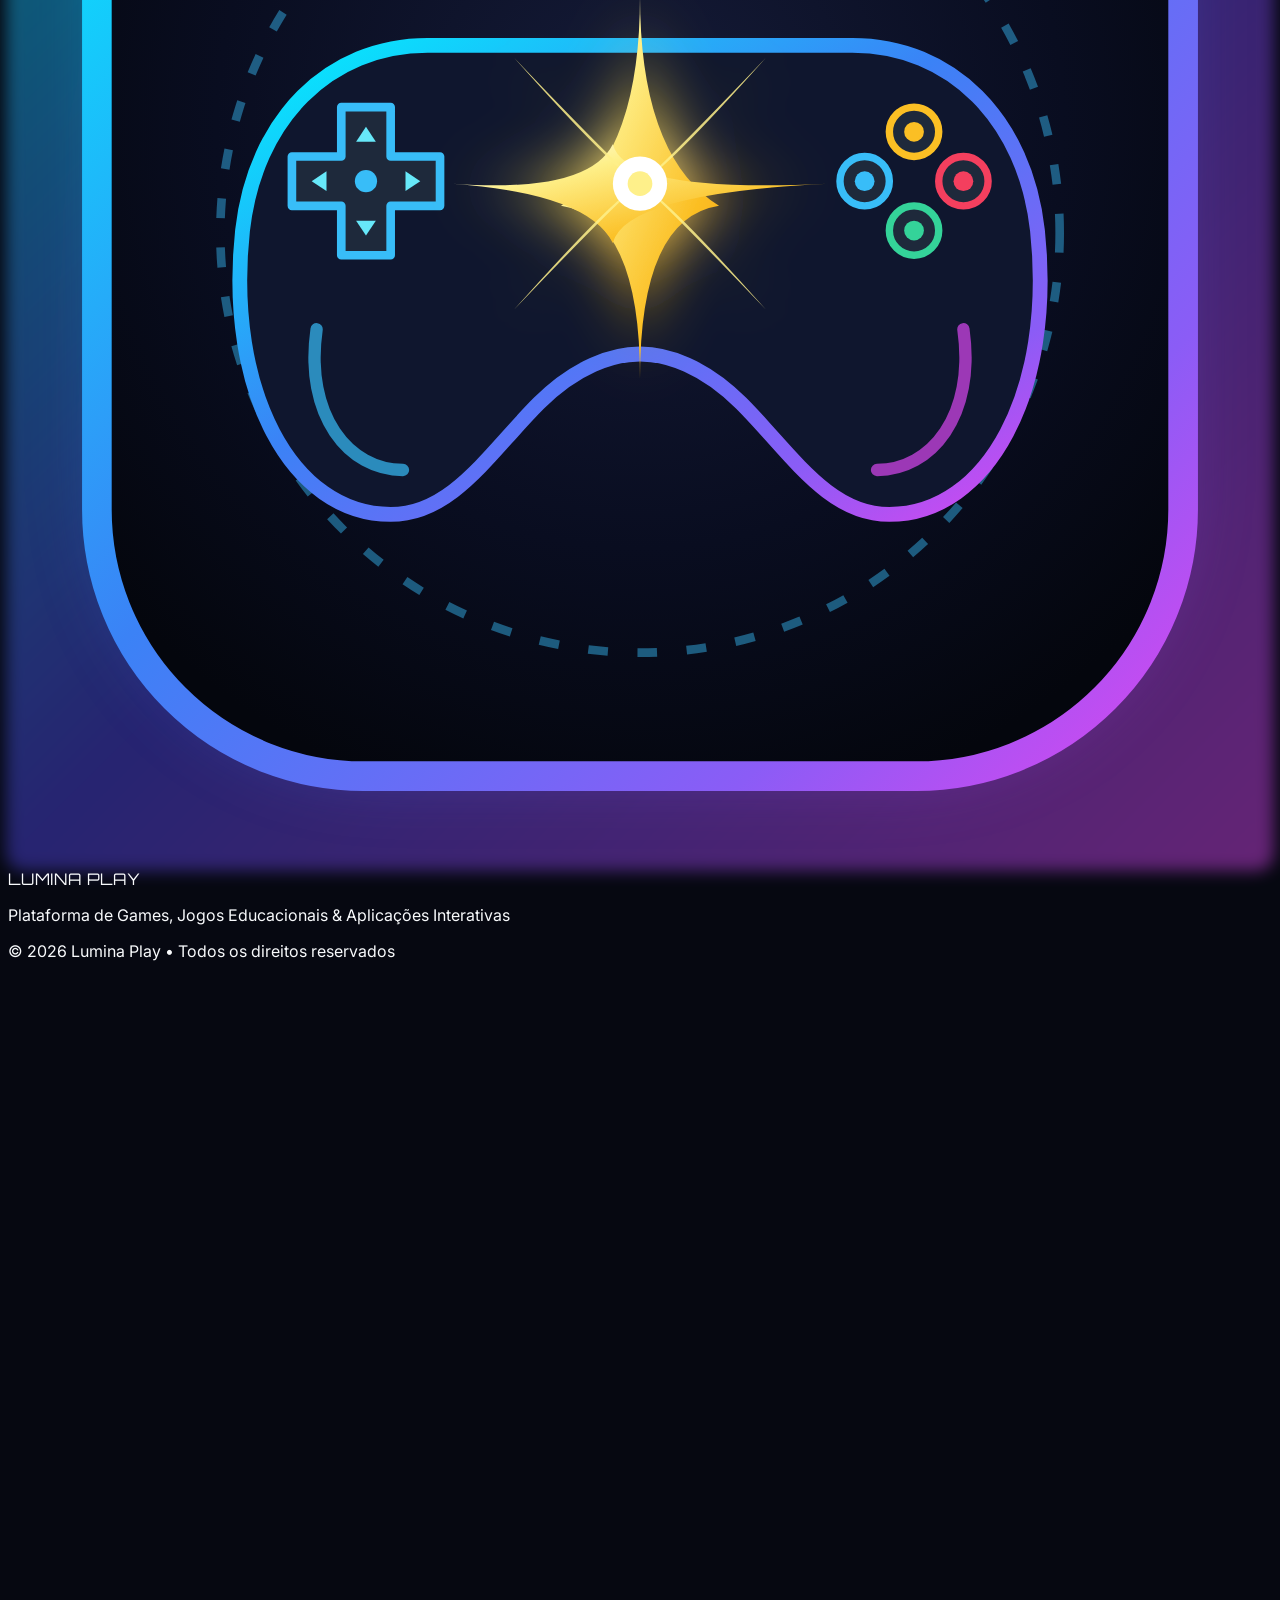
==== commit 03c79417: "feat(launcher): abrir diretamente no PWA/App instalado ao clicar em Jogar" ====
--- a/home.html
+++ b/home.html
@@ -275,9 +275,7 @@
             <a
               id="heroLaunchLink"
               href="https://missao-fronteiras.vercel.app/"
-              target="_blank"
-              rel="noopener noreferrer"
-              class="btn-launch px-6 py-3 rounded-xl sm:rounded-2xl font-gamer font-bold text-xs sm:text-sm text-white uppercase tracking-wider flex items-center justify-center gap-2.5"
+              class="btn-launch px-6 py-3 rounded-xl sm:rounded-2xl font-gamer font-bold text-xs sm:text-sm text-white uppercase tracking-wider flex items-center justify-center gap-2.5 cursor-pointer"
             >
               <i data-lucide="Play" class="w-4 h-4 fill-white"></i>
               <span id="heroLaunchBtnText">Jogue Grátis</span>
@@ -528,12 +526,10 @@
           <a
             id="modalLaunchBtn"
             href="https://missao-fronteiras.vercel.app/"
-            target="_blank"
-            rel="noopener noreferrer"
-            class="btn-launch px-6 sm:px-8 py-3 sm:py-3.5 rounded-xl sm:rounded-2xl font-gamer font-bold text-xs sm:text-sm text-white uppercase tracking-wider flex items-center justify-center gap-2.5 shadow-xl"
+            class="btn-launch px-6 sm:px-8 py-3 sm:py-3.5 rounded-xl sm:rounded-2xl font-gamer font-bold text-xs sm:text-sm text-white uppercase tracking-wider flex items-center justify-center gap-2.5 shadow-xl cursor-pointer"
           >
             <i data-lucide="Play" class="w-4 h-4 fill-white"></i>
-            <span>Abrir em Nova Aba</span>
+            <span>Jogar (Abrir PWA / App)</span>
             <i data-lucide="ExternalLink" class="w-4 h-4"></i>
           </a>
         </div>
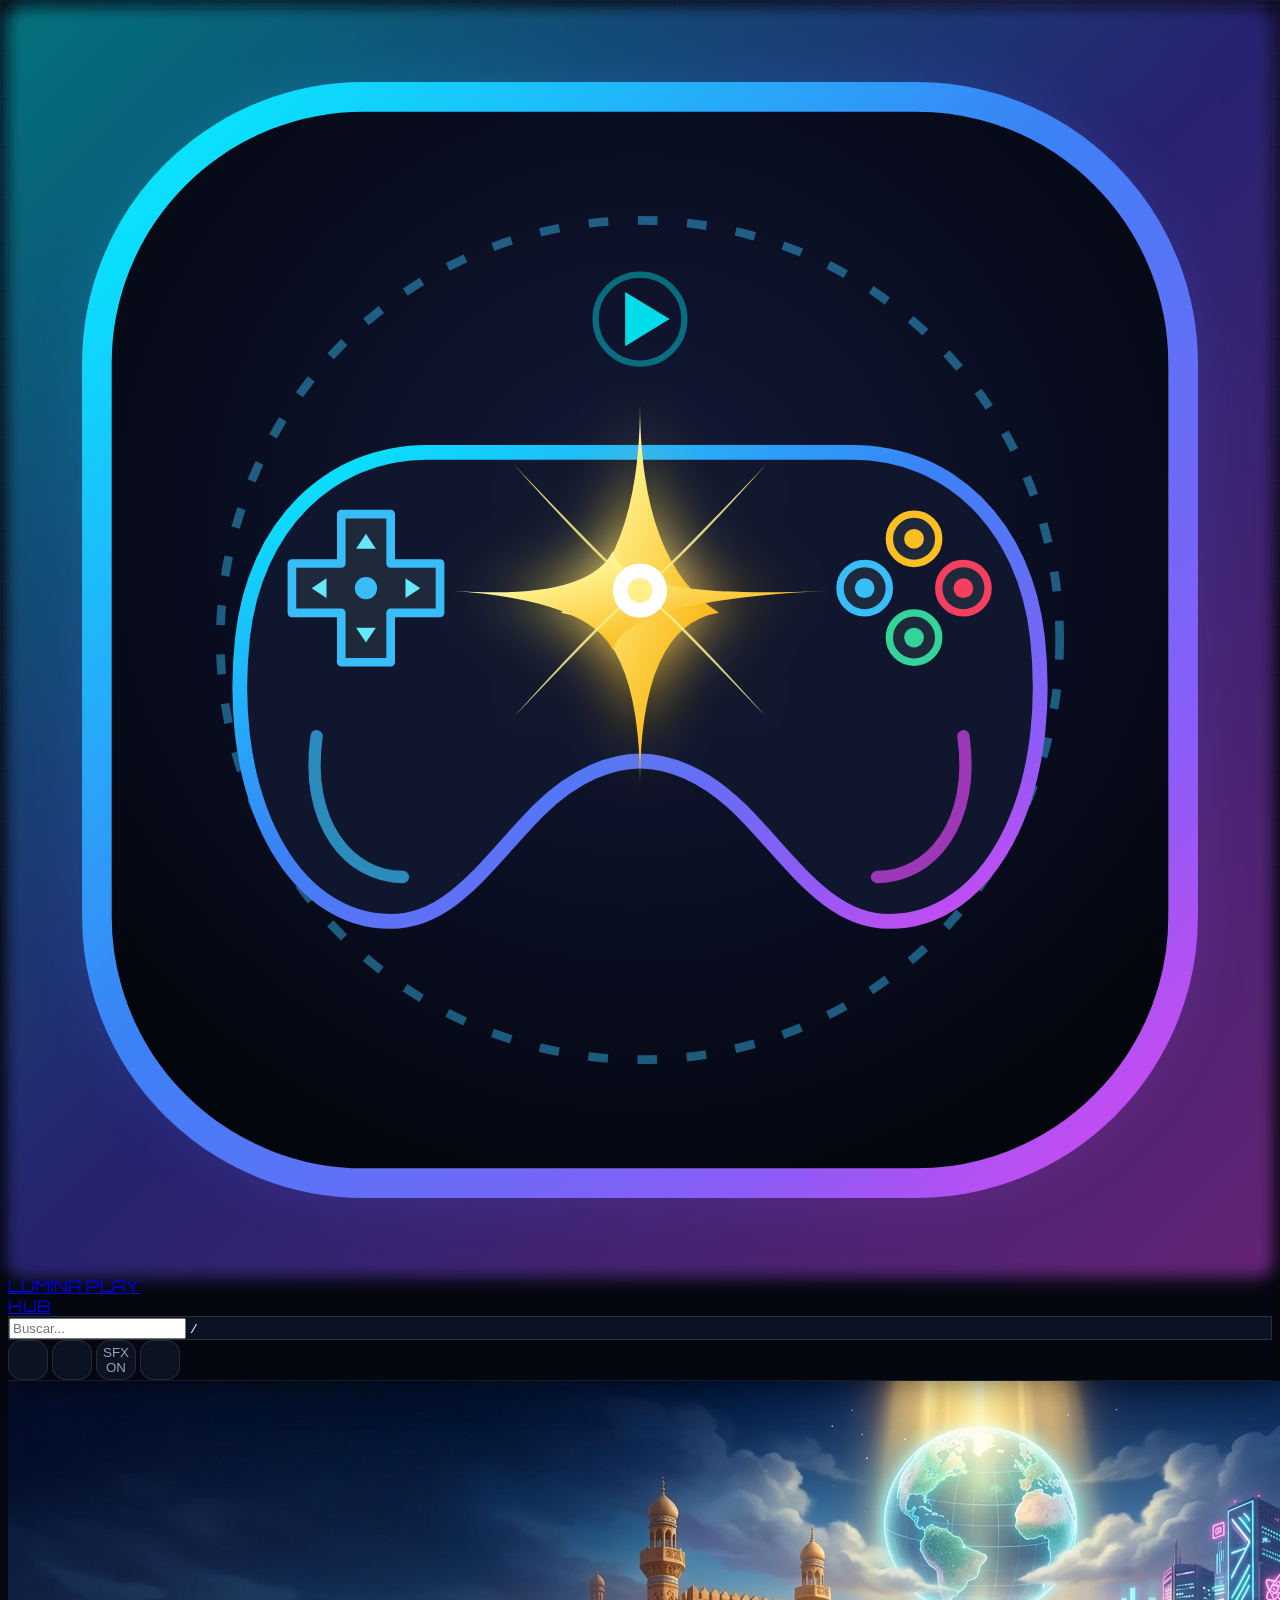
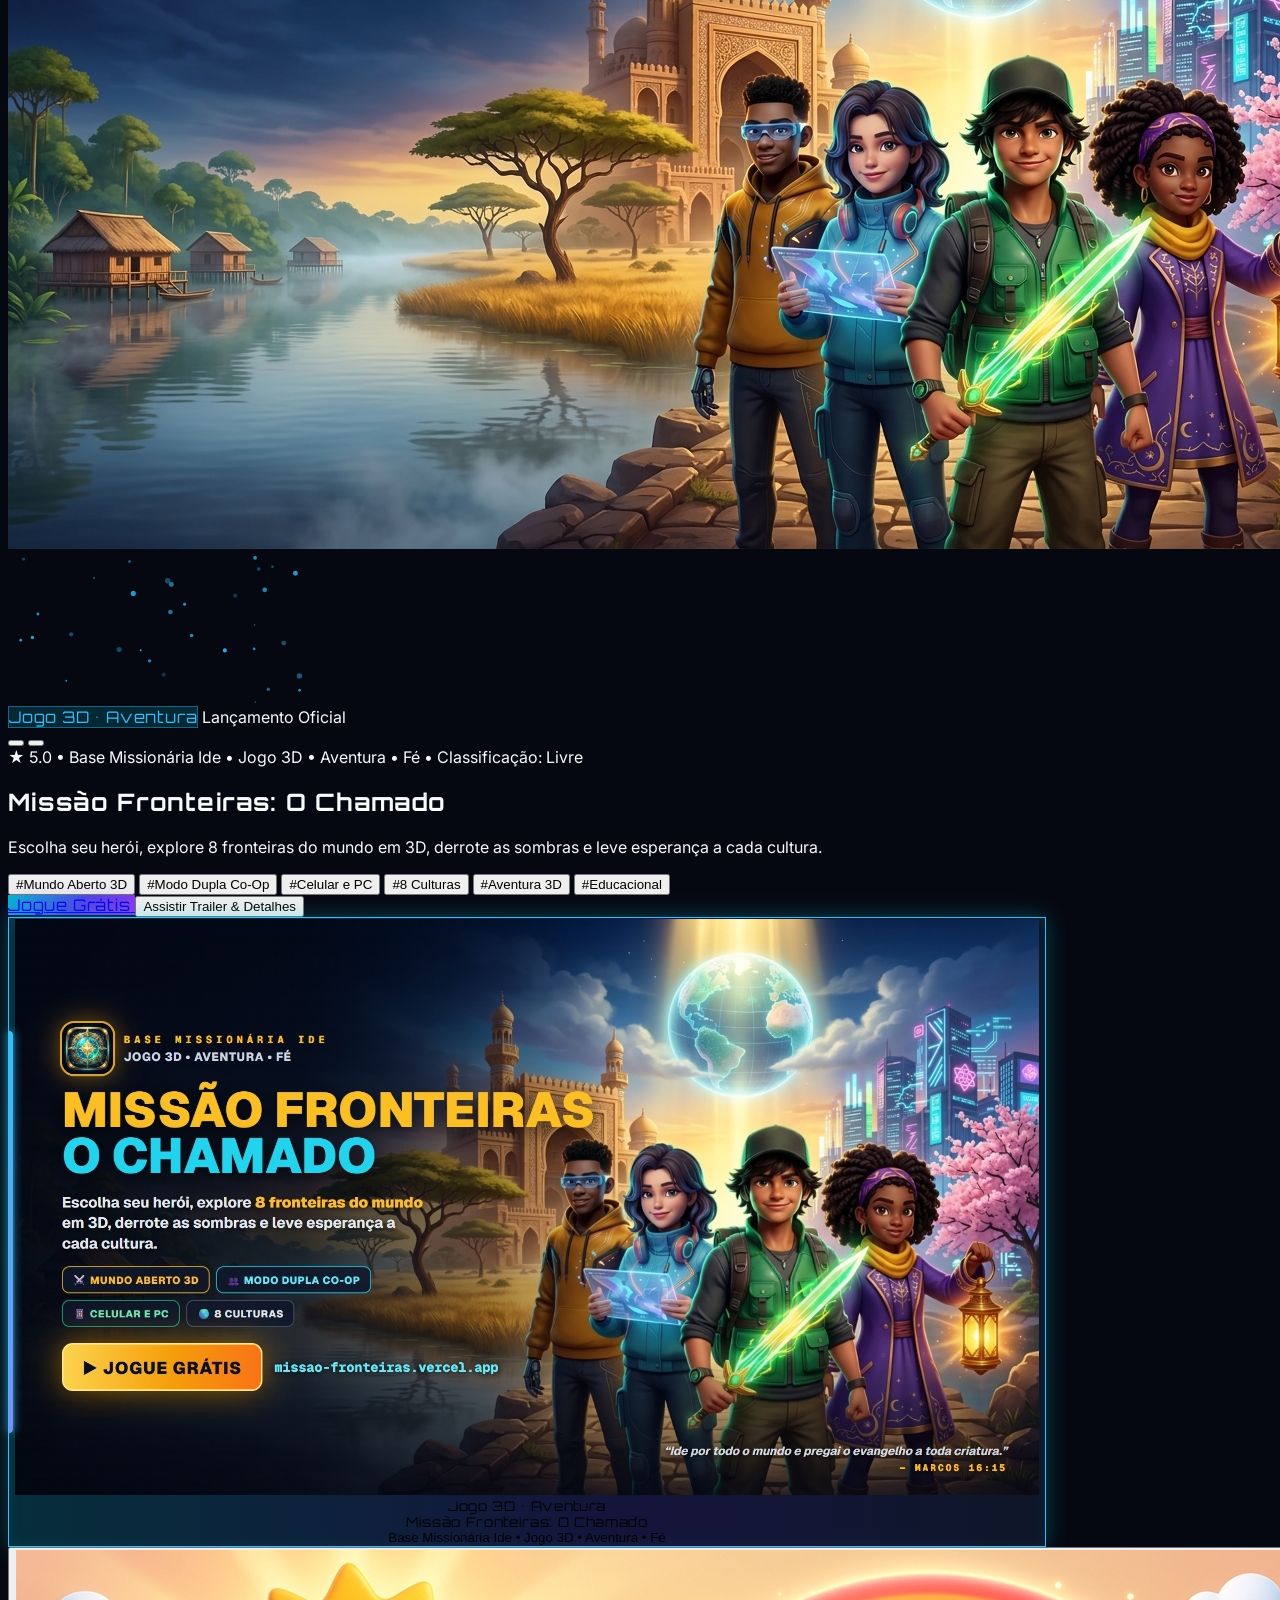
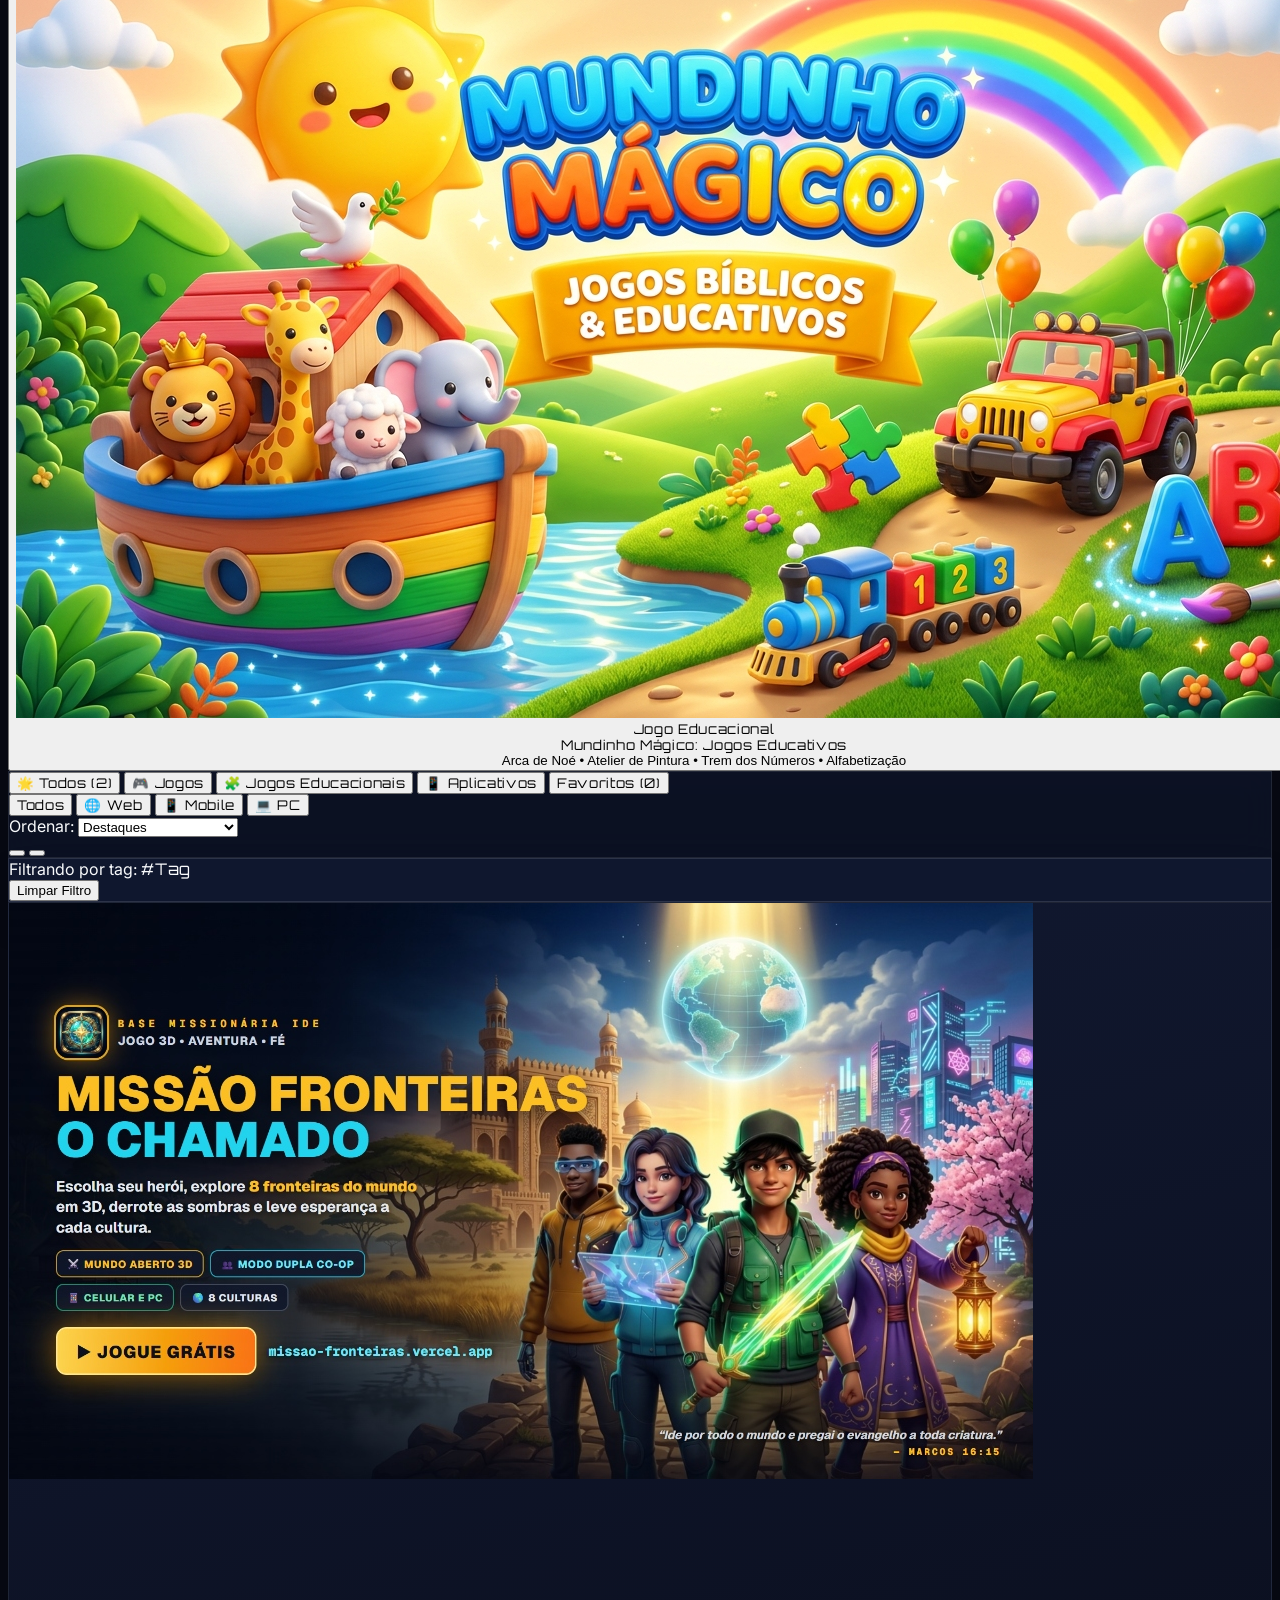
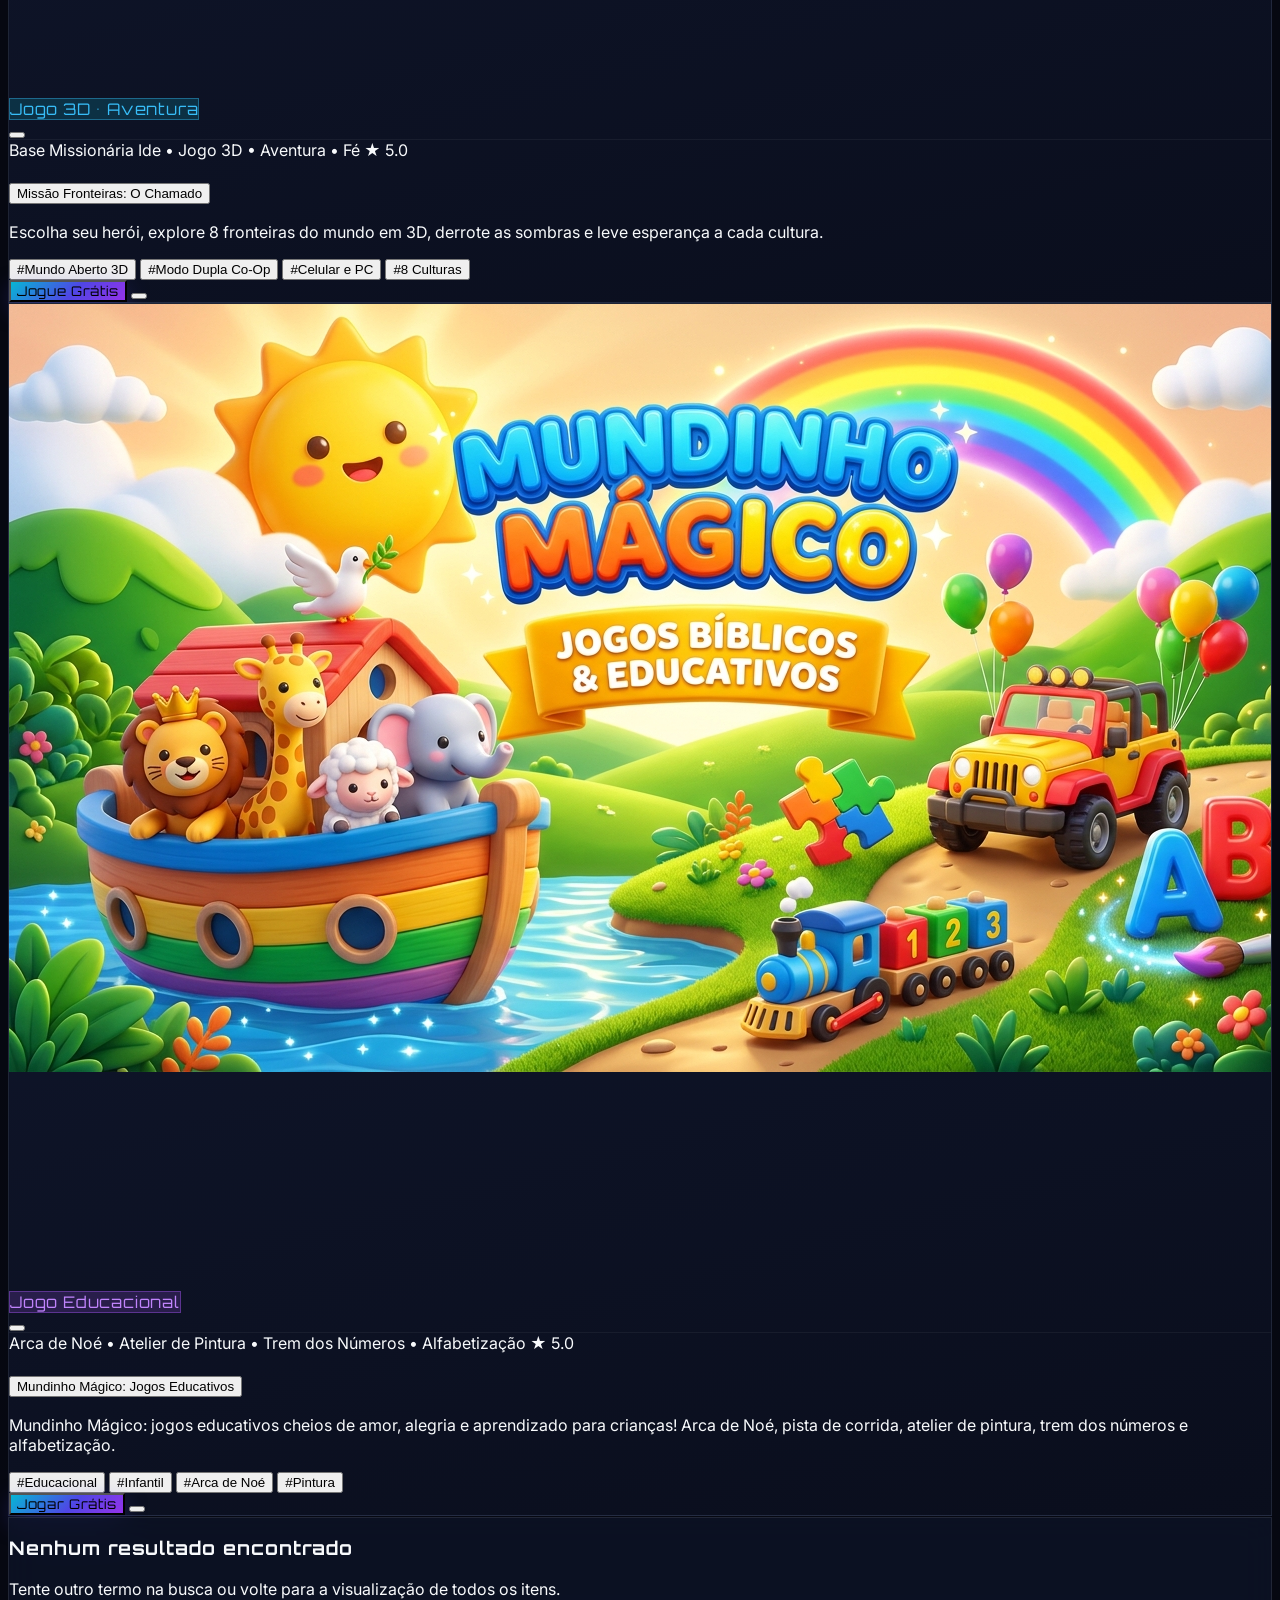
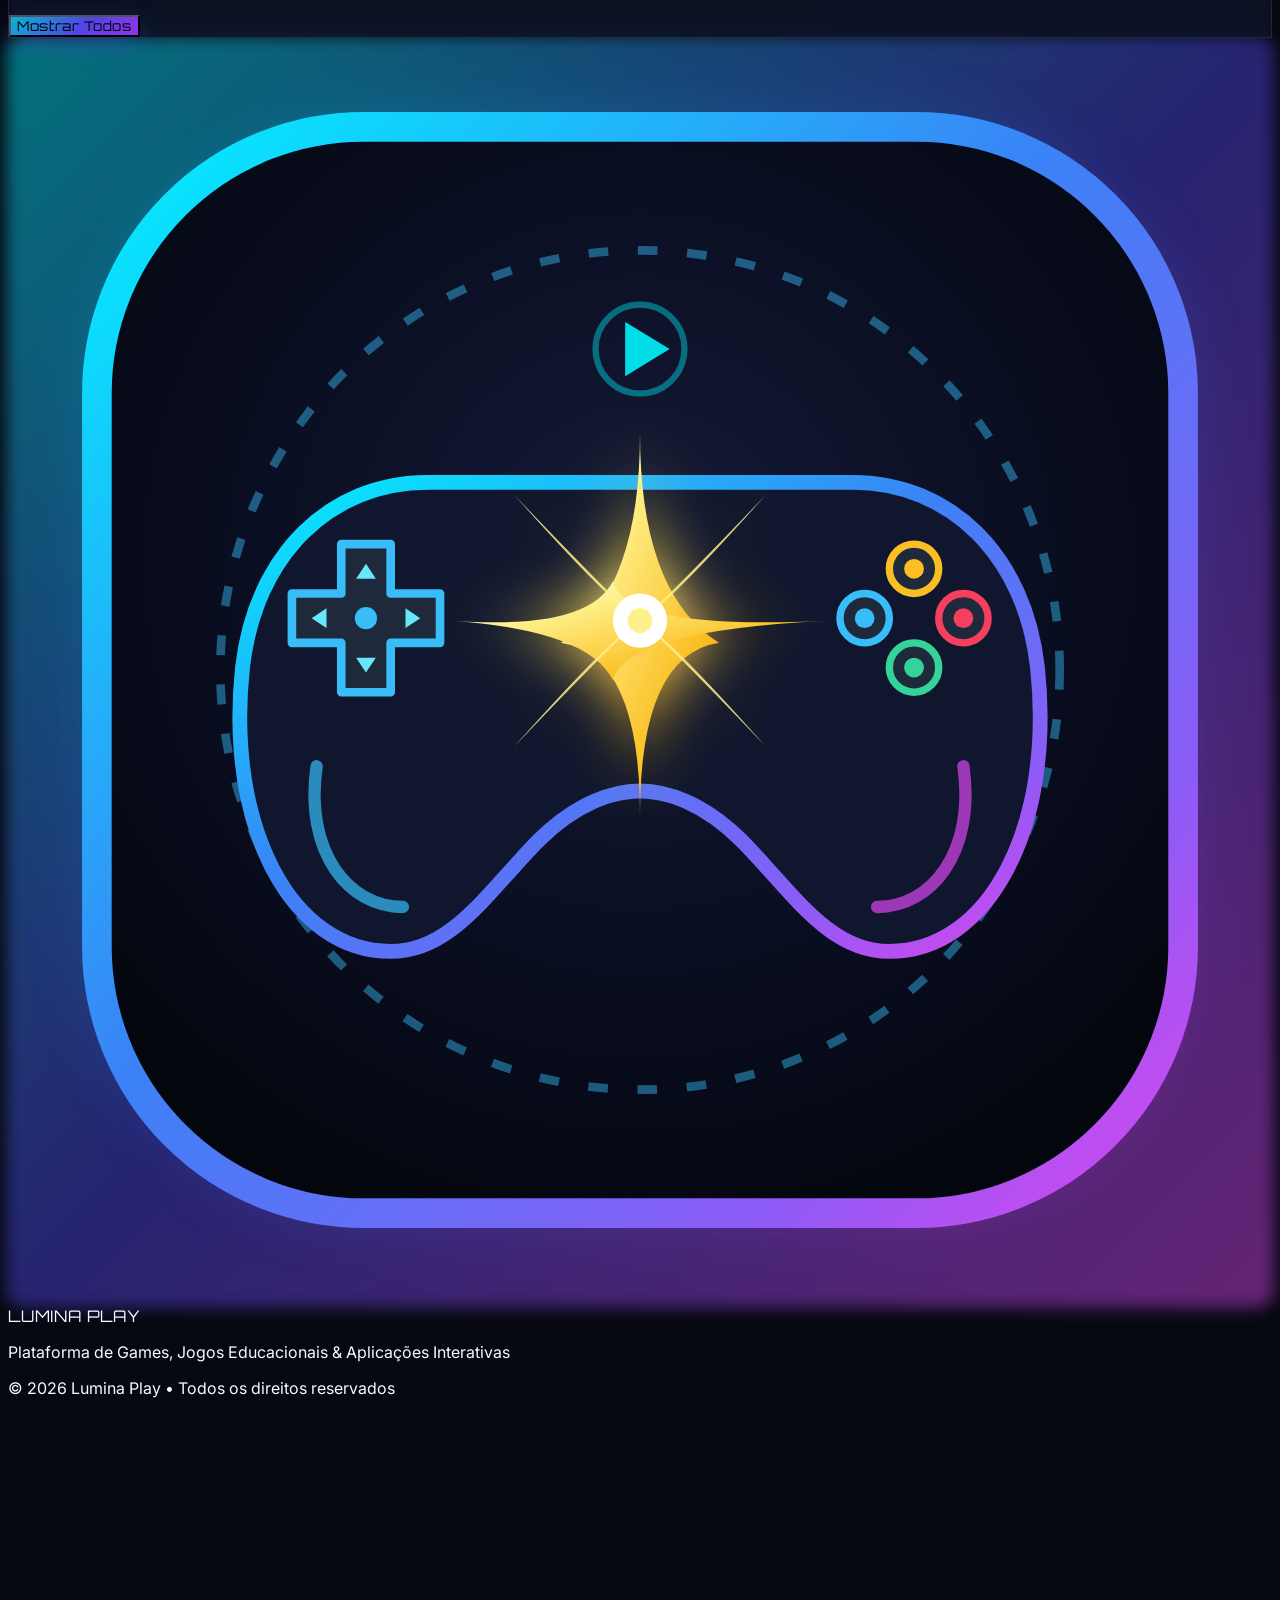
==== commit e2e6fc26: "fix(icons): padronizar icones Lucide em kebab-case garantindo exibicao das setas do carrossel" ====
--- a/home.html
+++ b/home.html
@@ -86,7 +86,7 @@
           <span>Explorar</span>
         </a>
         <a href="#catalogoCompleto" class="header-nav-link whitespace-nowrap">
-          <i data-lucide="Gamepad2" class="w-4 h-4 shrink-0"></i>
+          <i data-lucide="gamepad-2" class="w-4 h-4 shrink-0"></i>
           <span>Catálogo</span>
         </a>
         <button type="button" data-nav-cat="favoritos" class="header-nav-link nav-cat-btn text-rose-300 hover:text-white whitespace-nowrap">
@@ -143,7 +143,7 @@
           title="Ativar/Desativar Efeitos Sonoros"
           aria-label="Ativar ou Desativar Som"
         >
-          <i id="soundIcon" data-lucide="Volume2" class="w-4 h-4 text-cyan-400"></i>
+          <i id="soundIcon" data-lucide="volume-2" class="w-4 h-4 text-cyan-400"></i>
           <span id="soundStatusText" class="sr-only">SFX ON</span>
         </button>
 
@@ -184,7 +184,7 @@
             <span>Explorar Destaques</span>
           </a>
           <a href="#catalogoCompleto" class="mobile-dropdown-link">
-            <i data-lucide="Gamepad2" class="w-4 h-4 text-purple-400 shrink-0"></i>
+            <i data-lucide="gamepad-2" class="w-4 h-4 text-purple-400 shrink-0"></i>
             <span>Catálogo de Games & Apps</span>
           </a>
           <button type="button" data-nav-cat="favoritos" class="mobile-dropdown-link text-left justify-between">
@@ -239,10 +239,10 @@
           <!-- Controles de Setas Anterior / Próximo -->
           <div id="heroControlsWrapper" class="flex items-center gap-1.5 sm:gap-2">
             <button id="btnHeroPrev" type="button" class="w-8 h-8 sm:w-9 sm:h-9 rounded-xl bg-slate-950/75 hover:bg-cyan-500 hover:text-slate-950 text-white border border-white/15 backdrop-blur-md flex items-center justify-center transition" title="Slide Anterior">
-              <i data-lucide="ChevronLeft" class="w-4 h-4 sm:w-5 sm:h-5"></i>
+              <i data-lucide="chevron-left" class="w-4 h-4 sm:w-5 sm:h-5"></i>
             </button>
             <button id="btnHeroNext" type="button" class="w-8 h-8 sm:w-9 sm:h-9 rounded-xl bg-slate-950/75 hover:bg-cyan-500 hover:text-slate-950 text-white border border-white/15 backdrop-blur-md flex items-center justify-center transition" title="Próximo Slide">
-              <i data-lucide="ChevronRight" class="w-4 h-4 sm:w-5 sm:h-5"></i>
+              <i data-lucide="chevron-right" class="w-4 h-4 sm:w-5 sm:h-5"></i>
             </button>
           </div>
         </div>
@@ -277,9 +277,9 @@
               href="https://missao-fronteiras.vercel.app/"
               class="btn-launch px-6 py-3 rounded-xl sm:rounded-2xl font-gamer font-bold text-xs sm:text-sm text-white uppercase tracking-wider flex items-center justify-center gap-2.5 cursor-pointer"
             >
-              <i data-lucide="Play" class="w-4 h-4 fill-white"></i>
+              <i data-lucide="play" class="w-4 h-4 fill-white"></i>
               <span id="heroLaunchBtnText">Jogue Grátis</span>
-              <i data-lucide="ExternalLink" class="w-4 h-4 opacity-80"></i>
+              <i data-lucide="external-link" class="w-4 h-4 opacity-80"></i>
             </a>
 
             <button
@@ -356,10 +356,10 @@
           <!-- Alternador de Visualização Grade / Lista -->
           <div class="flex items-center gap-1 bg-slate-950 p-1 rounded-xl border border-slate-800">
             <button id="btnViewGrid" type="button" class="p-1.5 rounded-lg bg-cyan-500 text-slate-950 transition" title="Visualização em Grade">
-              <i data-lucide="LayoutGrid" class="w-4 h-4"></i>
+              <i data-lucide="layout-grid" class="w-4 h-4"></i>
             </button>
             <button id="btnViewList" type="button" class="p-1.5 rounded-lg bg-slate-950 border border-slate-800 text-slate-400 hover:text-white transition" title="Visualização em Lista">
-              <i data-lucide="List" class="w-4 h-4"></i>
+              <i data-lucide="list" class="w-4 h-4"></i>
             </button>
           </div>
         </div>
@@ -384,7 +384,7 @@
 
       <!-- Estado Vazio de Busca / Filtro Sem Resultados -->
       <div id="emptyCatalogState" class="hidden glass-surface rounded-3xl p-12 text-center max-w-md mx-auto">
-        <i data-lucide="SearchX" class="w-12 h-12 text-cyan-400 mx-auto mb-3"></i>
+        <i data-lucide="search-x" class="w-12 h-12 text-cyan-400 mx-auto mb-3"></i>
         <h3 class="font-gamer text-lg font-bold text-white mb-1">Nenhum resultado encontrado</h3>
         <p class="text-xs text-slate-400 mb-5">Tente outro termo na busca ou volte para a visualização de todos os itens.</p>
         <button id="btnClearSearch" type="button" class="btn-launch px-5 py-2.5 rounded-xl text-xs font-gamer font-bold text-white uppercase">
@@ -469,7 +469,7 @@
               class="p-2.5 sm:p-3 rounded-xl sm:rounded-2xl bg-slate-900/80 hover:bg-slate-800 border border-white/15 text-cyan-300 transition"
               title="Compartilhar Link"
             >
-              <i data-lucide="Share2" class="w-4 h-4"></i>
+              <i data-lucide="share-2" class="w-4 h-4"></i>
             </button>
           </div>
         </div>
@@ -528,9 +528,9 @@
             href="https://missao-fronteiras.vercel.app/"
             class="btn-launch px-6 sm:px-8 py-3 sm:py-3.5 rounded-xl sm:rounded-2xl font-gamer font-bold text-xs sm:text-sm text-white uppercase tracking-wider flex items-center justify-center gap-2.5 shadow-xl cursor-pointer"
           >
-            <i data-lucide="Play" class="w-4 h-4 fill-white"></i>
+            <i data-lucide="play" class="w-4 h-4 fill-white"></i>
             <span>Jogar (Abrir PWA / App)</span>
-            <i data-lucide="ExternalLink" class="w-4 h-4"></i>
+            <i data-lucide="external-link" class="w-4 h-4"></i>
           </a>
         </div>
       </div>
@@ -542,7 +542,7 @@
   <!-- TOAST NOTIFICATION FLUTUANTE                                          -->
   <!-- ===================================================================== -->
   <div id="toastNotification" class="glass-surface-elevated rounded-2xl px-4 py-3 border-cyan-400/40 flex items-center gap-3 shadow-2xl">
-    <i id="toastIcon" data-lucide="CheckCircle2" class="w-5 h-5 text-cyan-400"></i>
+    <i id="toastIcon" data-lucide="check-circle-2" class="w-5 h-5 text-cyan-400"></i>
     <span id="toastMessage" class="text-xs sm:text-sm font-medium text-white">Notificação do sistema</span>
   </div>
 
@@ -551,15 +551,15 @@
   <!-- ===================================================================== -->
   <nav class="mobile-bottom-nav" aria-label="Navegação Rápida Mobile">
     <button type="button" data-mobile-target="inicio" class="mobile-nav-item is-active">
-      <i data-lucide="Compass" class="w-5 h-5 mb-1"></i>
+      <i data-lucide="compass" class="w-5 h-5 mb-1"></i>
       <span>Início</span>
     </button>
     <button type="button" data-mobile-target="catalogo" class="mobile-nav-item">
-      <i data-lucide="Gamepad2" class="w-5 h-5 mb-1"></i>
+      <i data-lucide="gamepad-2" class="w-5 h-5 mb-1"></i>
       <span>Catálogo</span>
     </button>
     <button type="button" data-mobile-target="favoritos" class="mobile-nav-item">
-      <i data-lucide="Heart" class="w-5 h-5 mb-1"></i>
+      <i data-lucide="heart" class="w-5 h-5 mb-1"></i>
       <span>Favoritos (<span id="mobileCountFavorites">0</span>)</span>
     </button>
   </nav>
